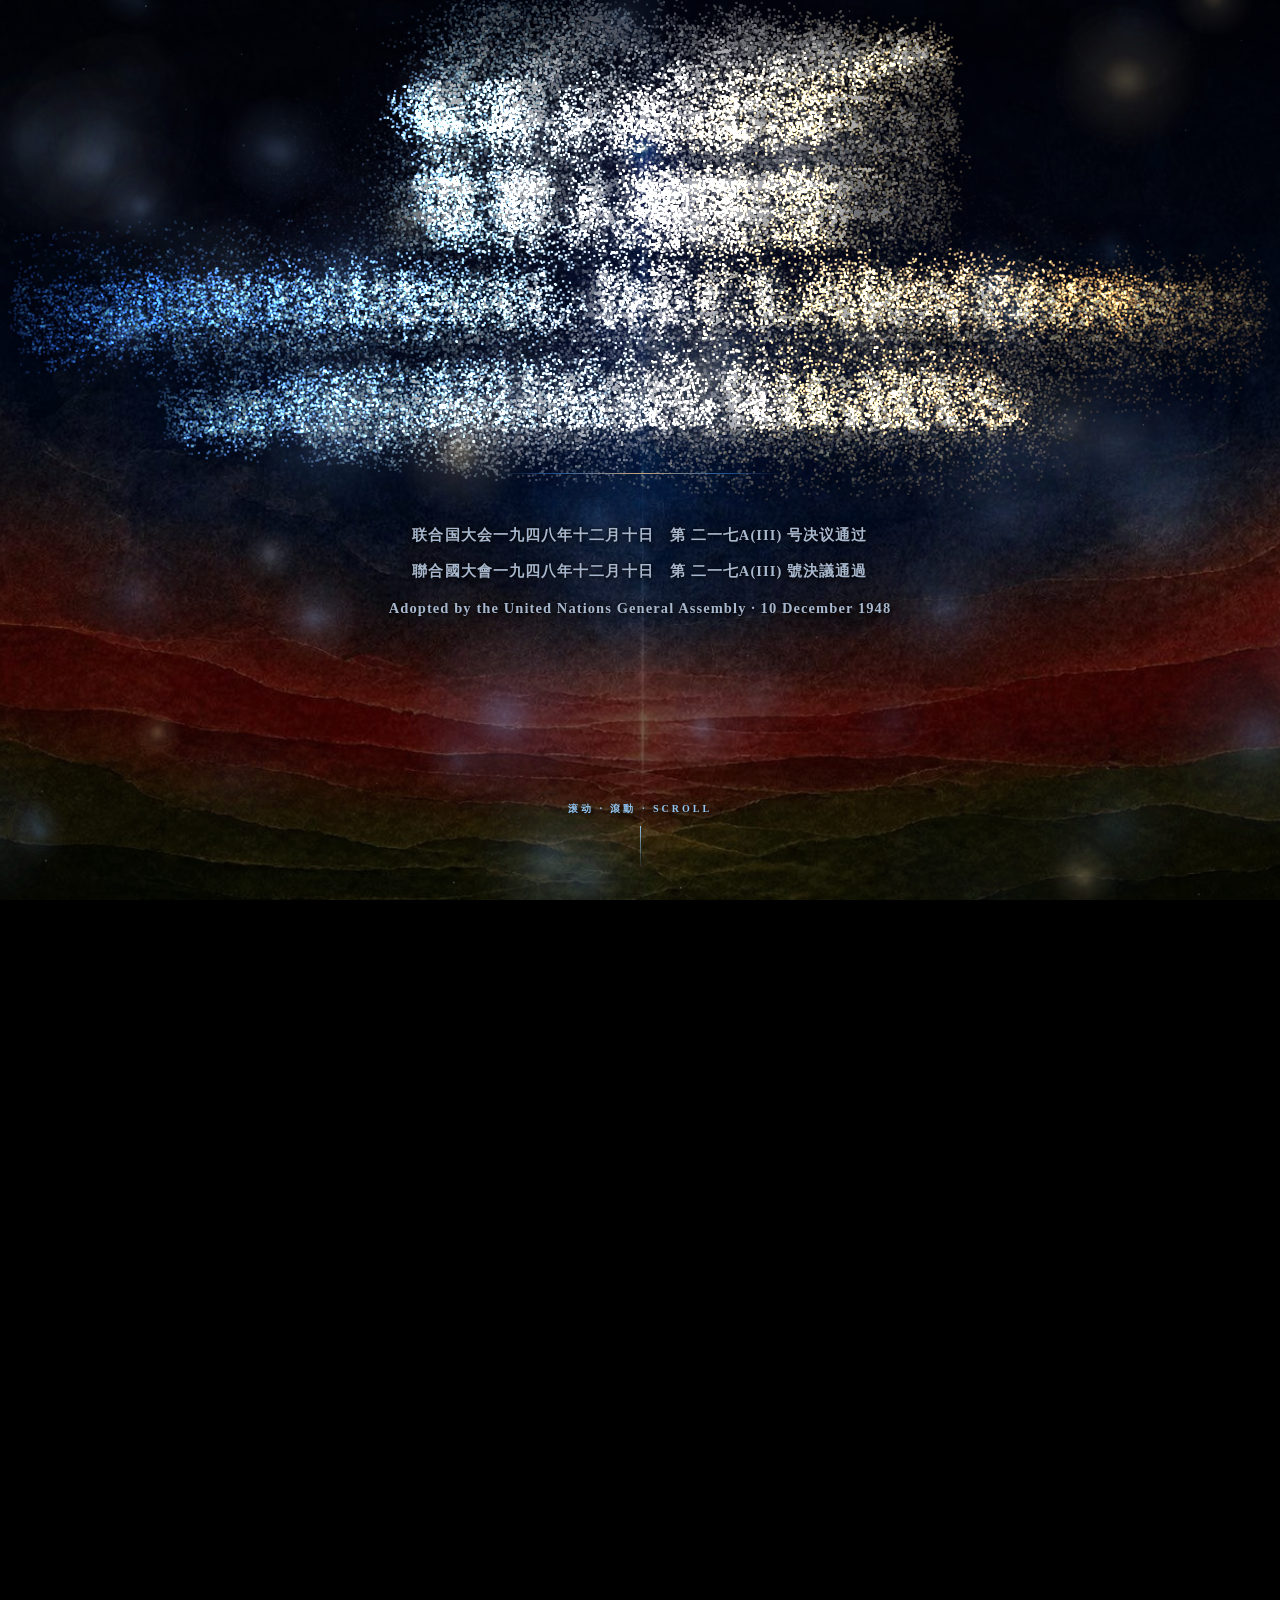
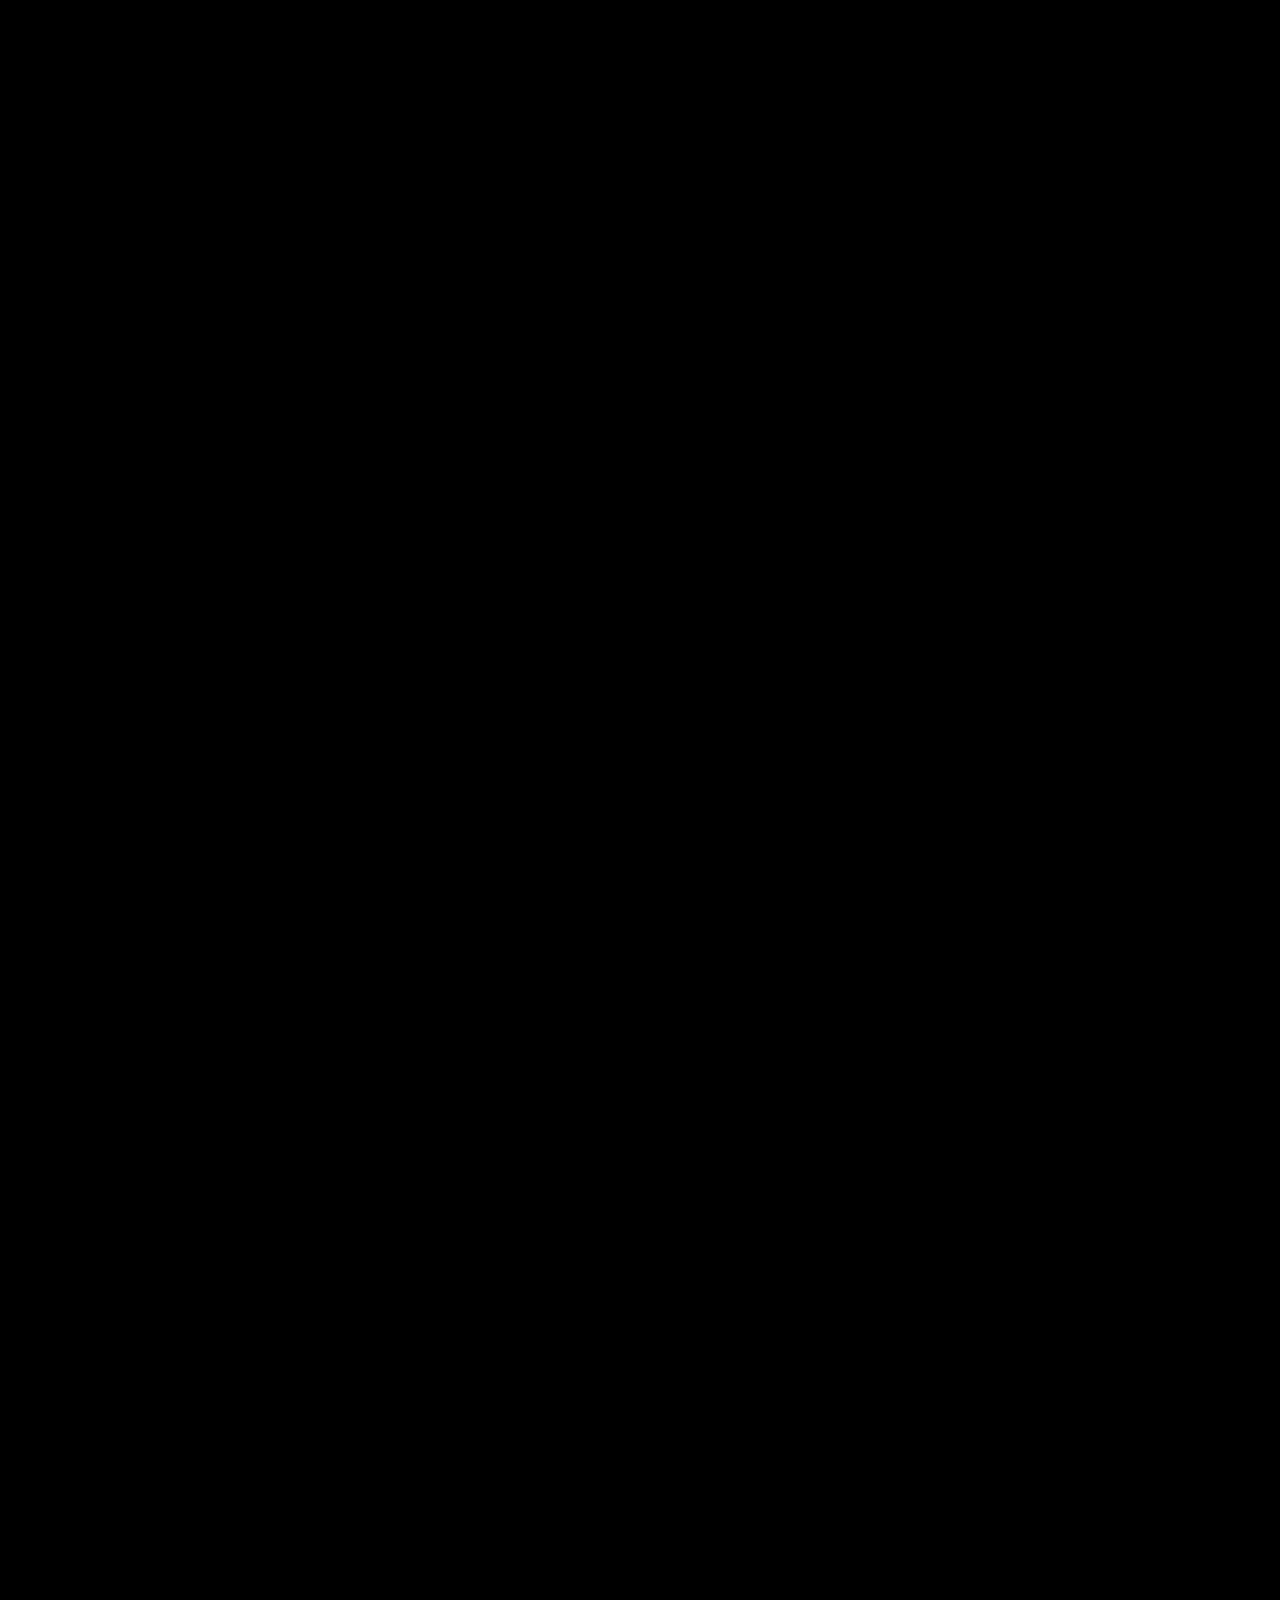
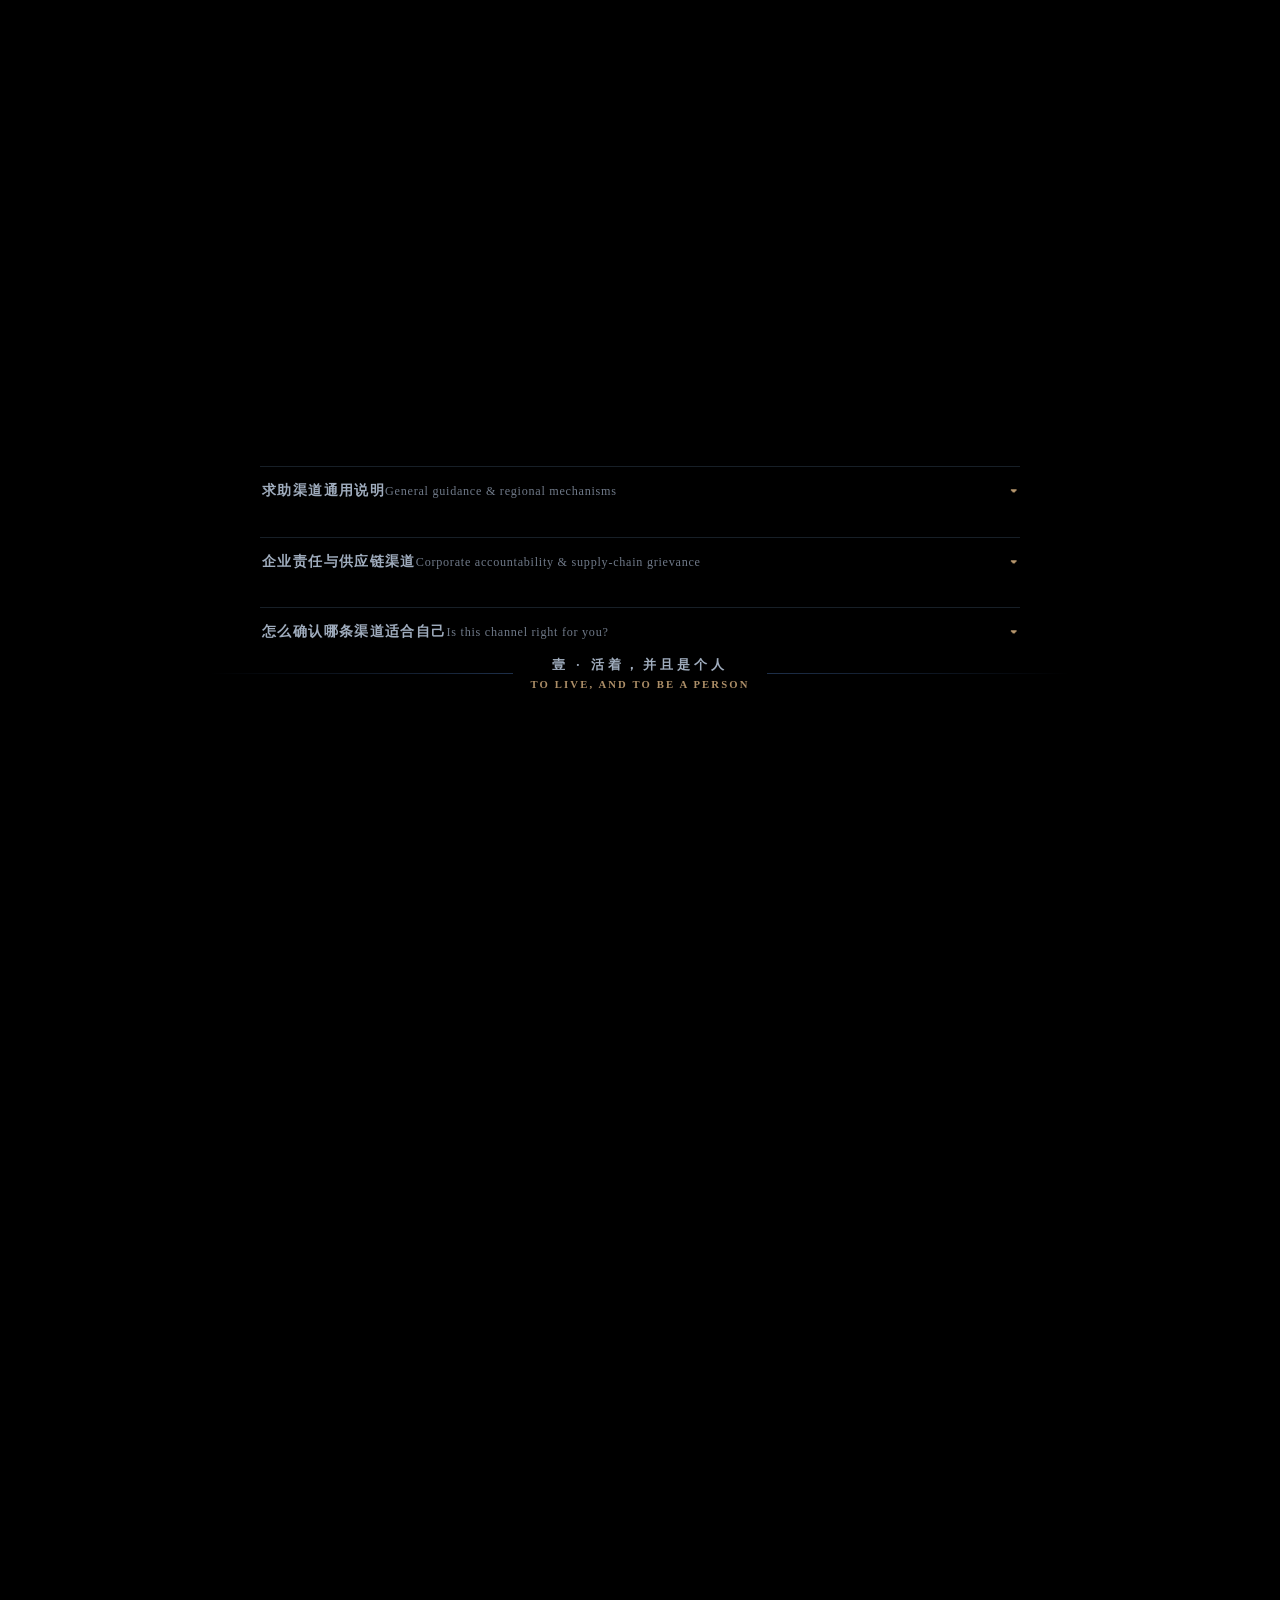
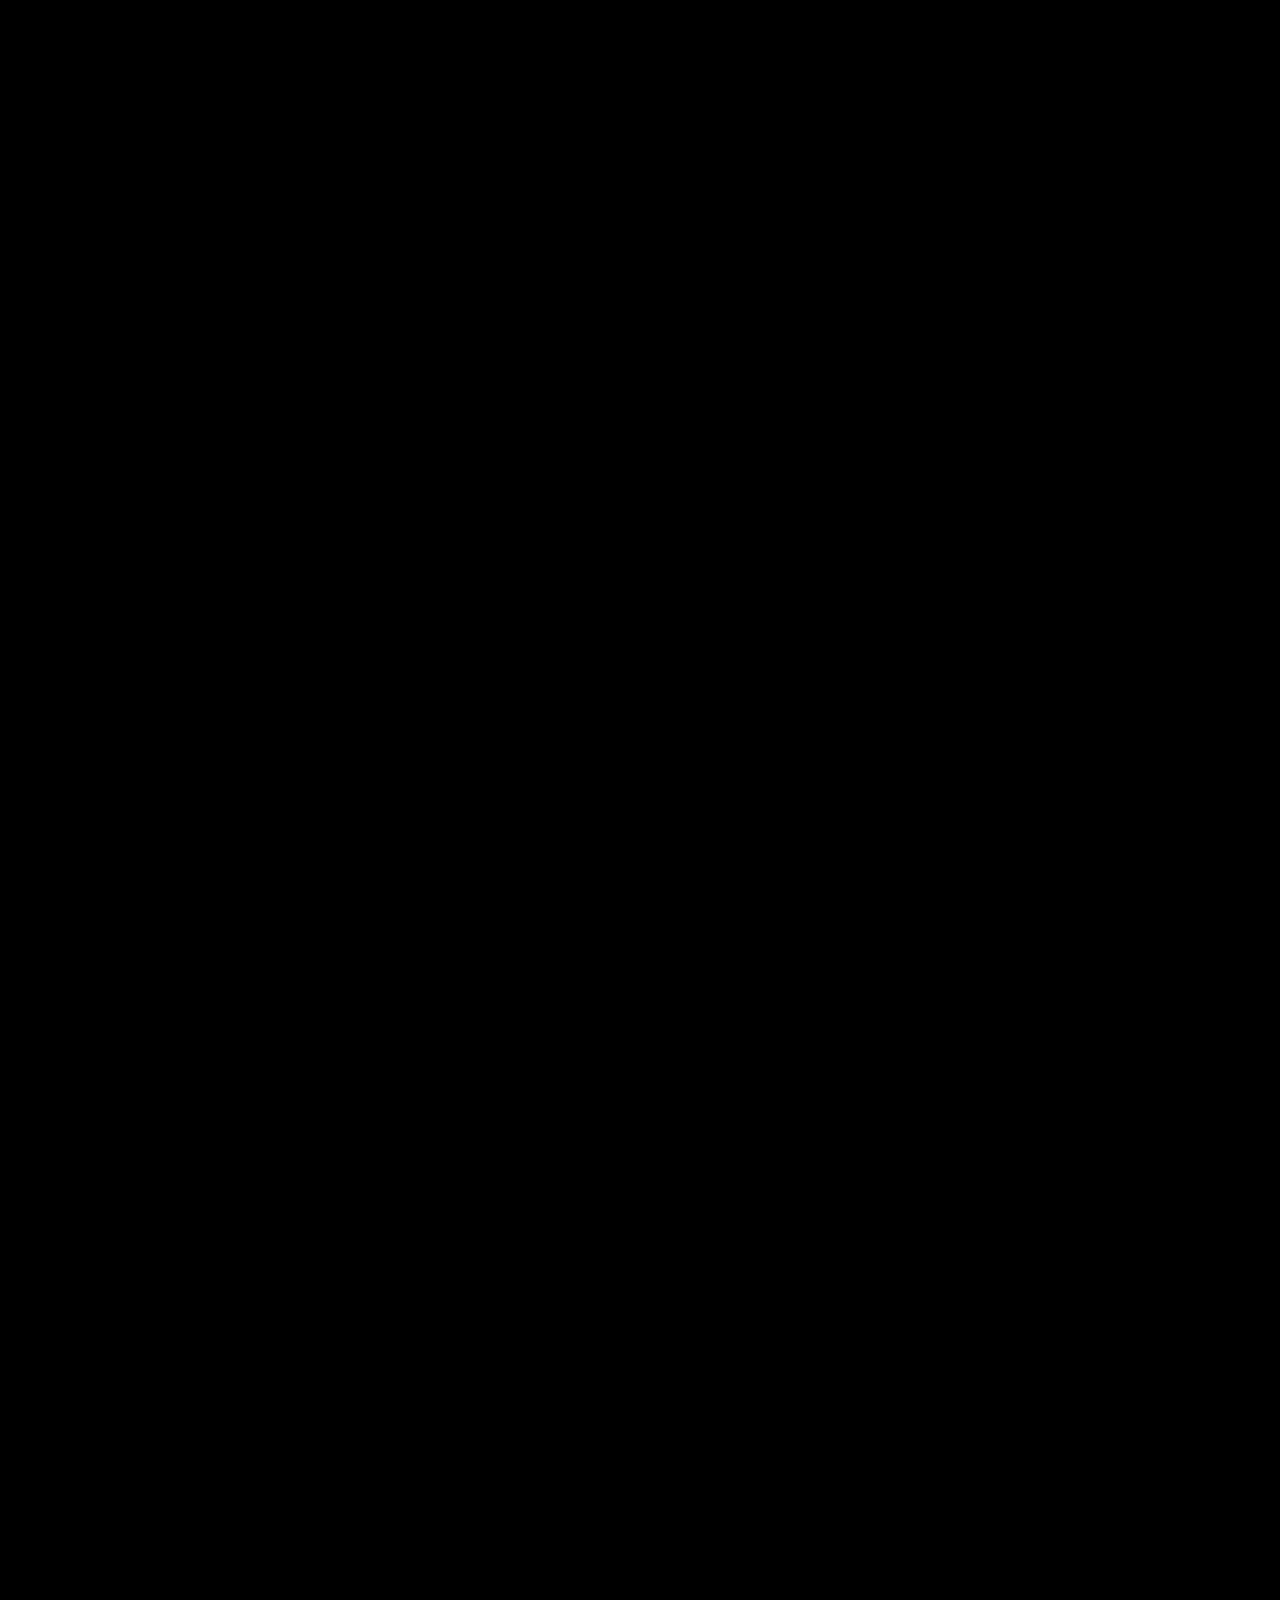
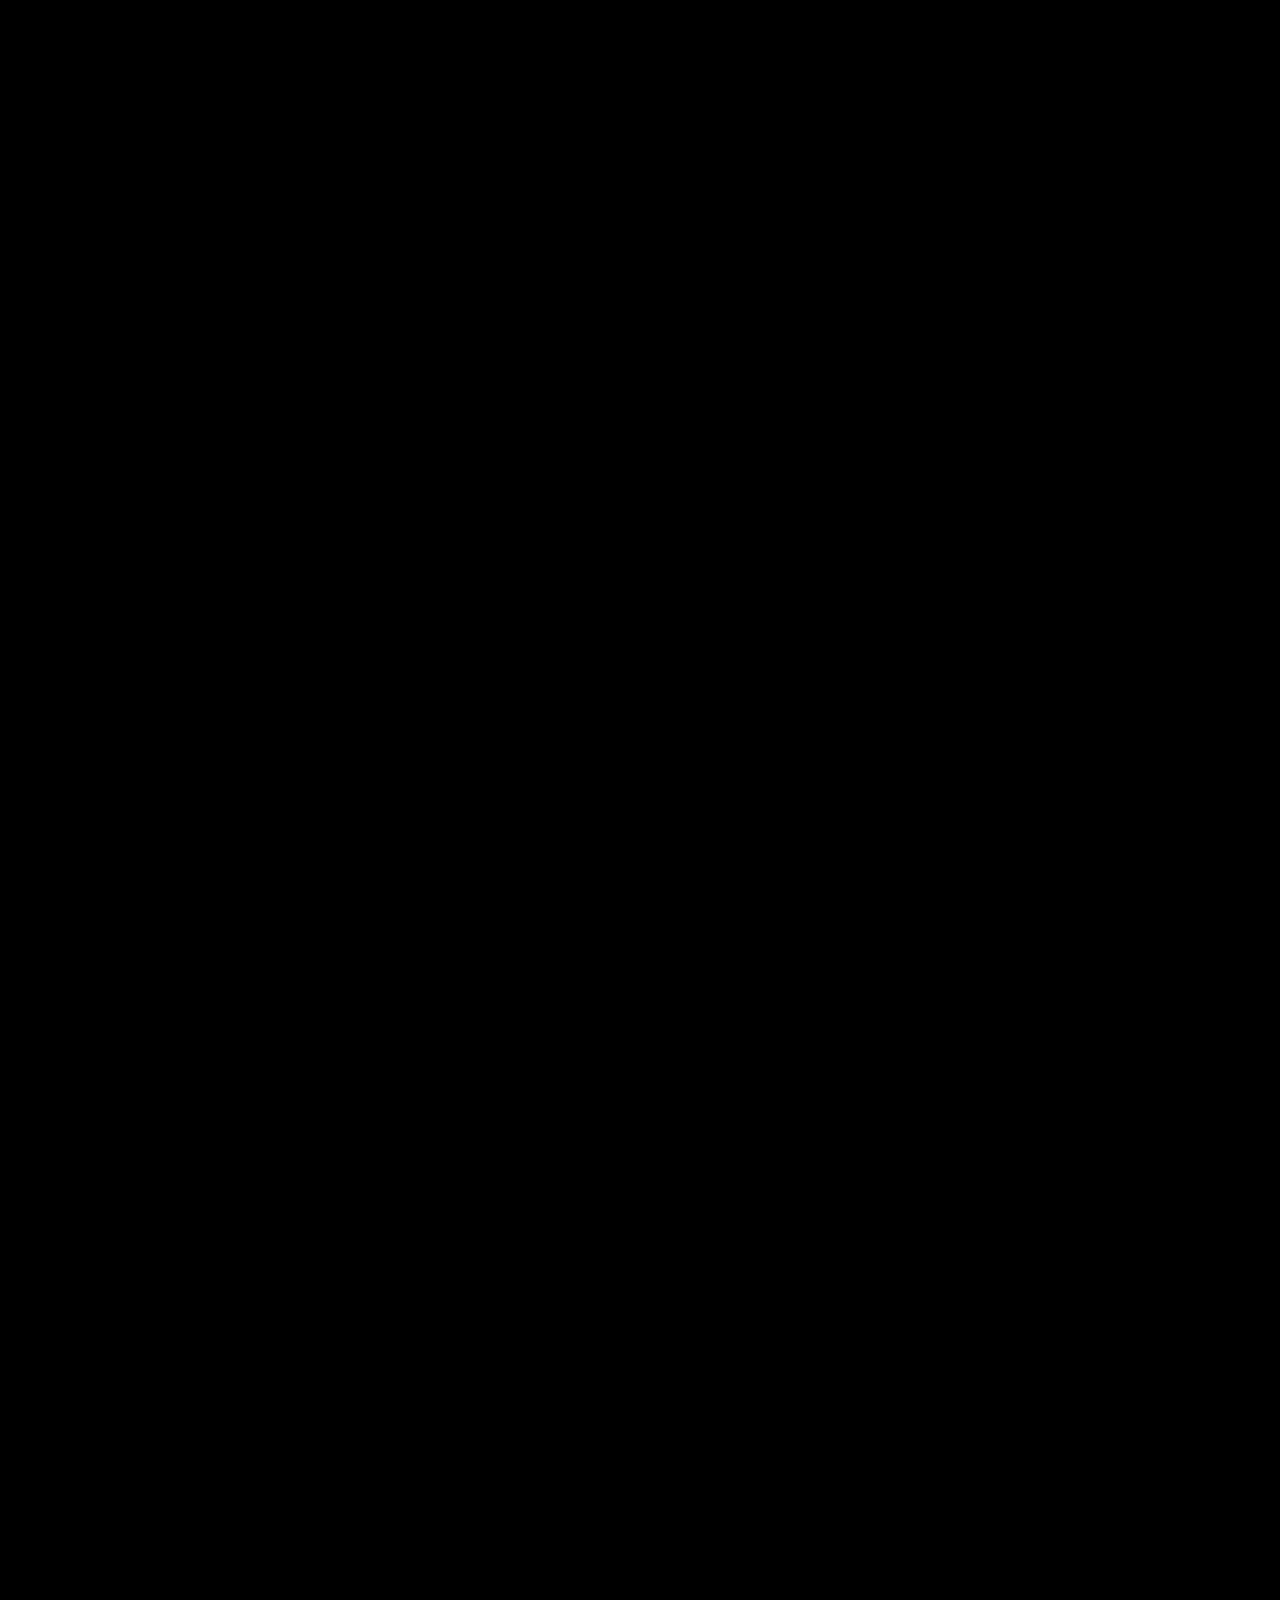
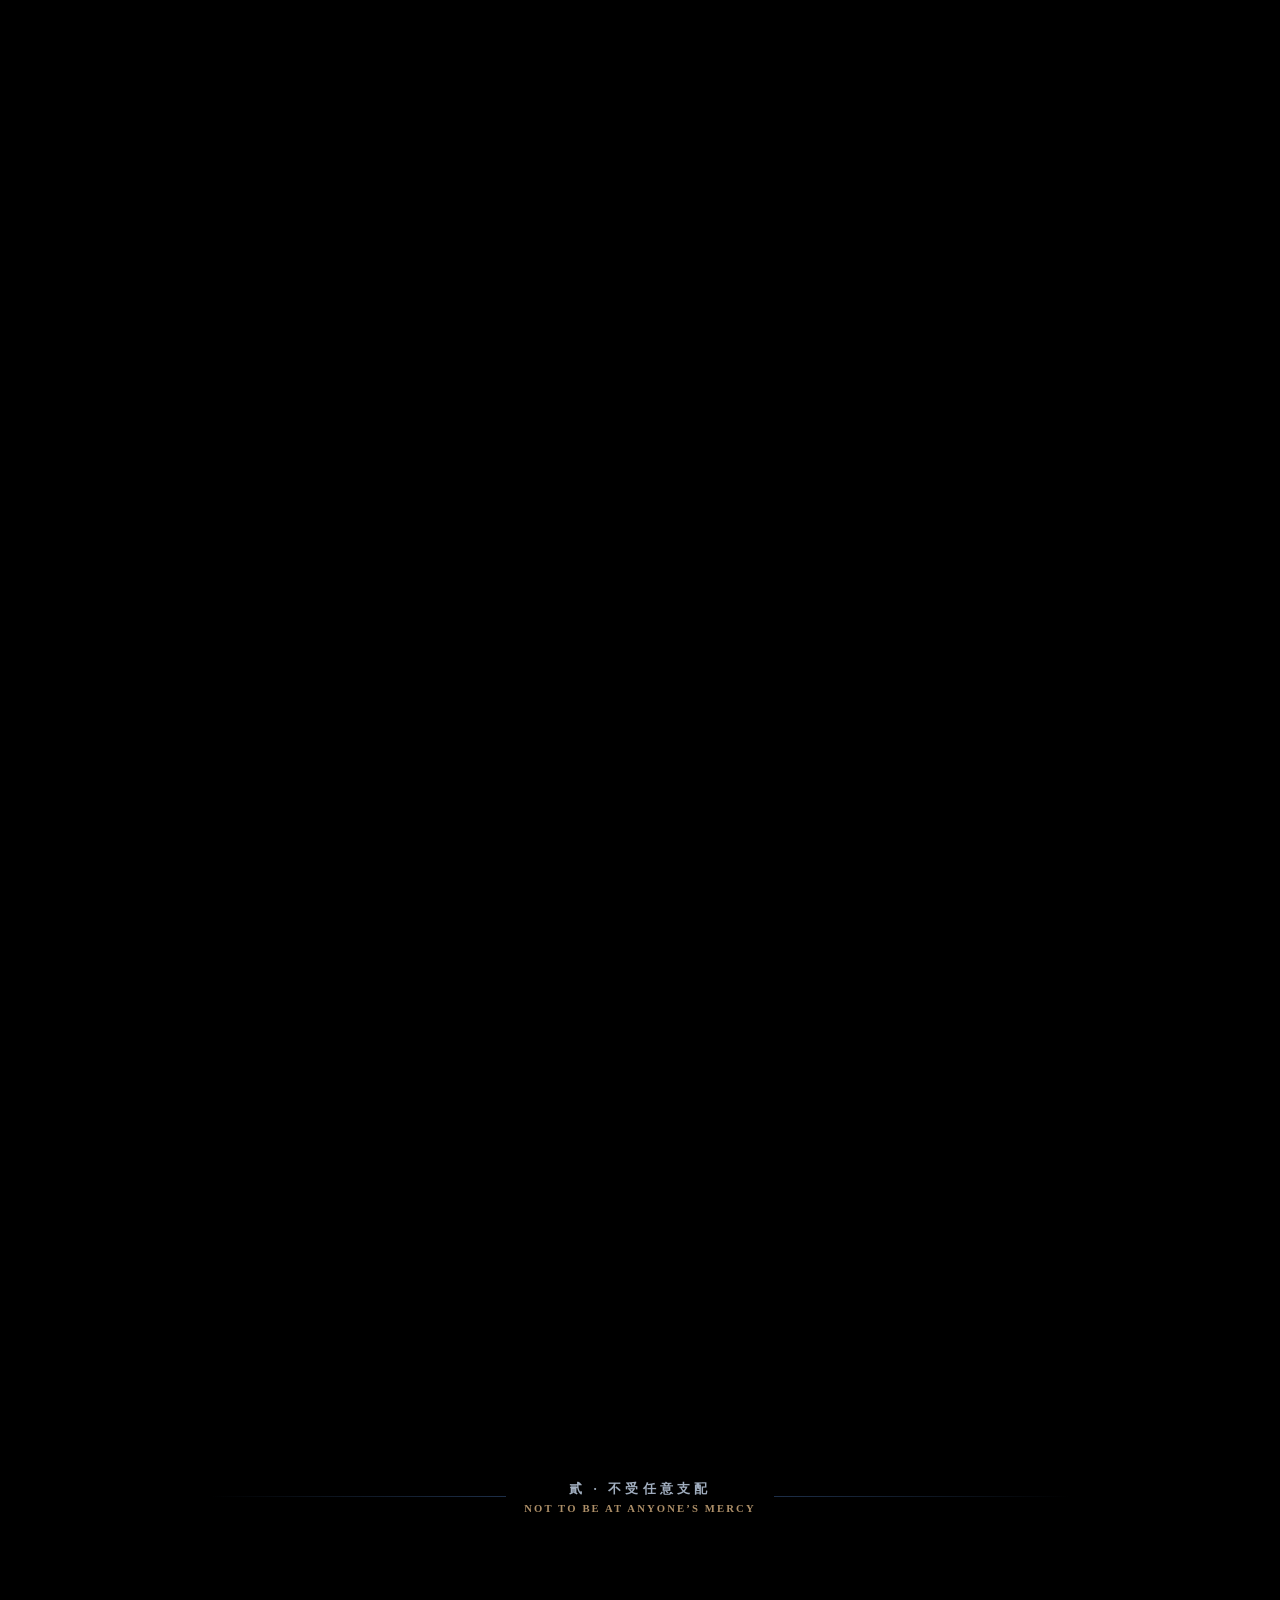
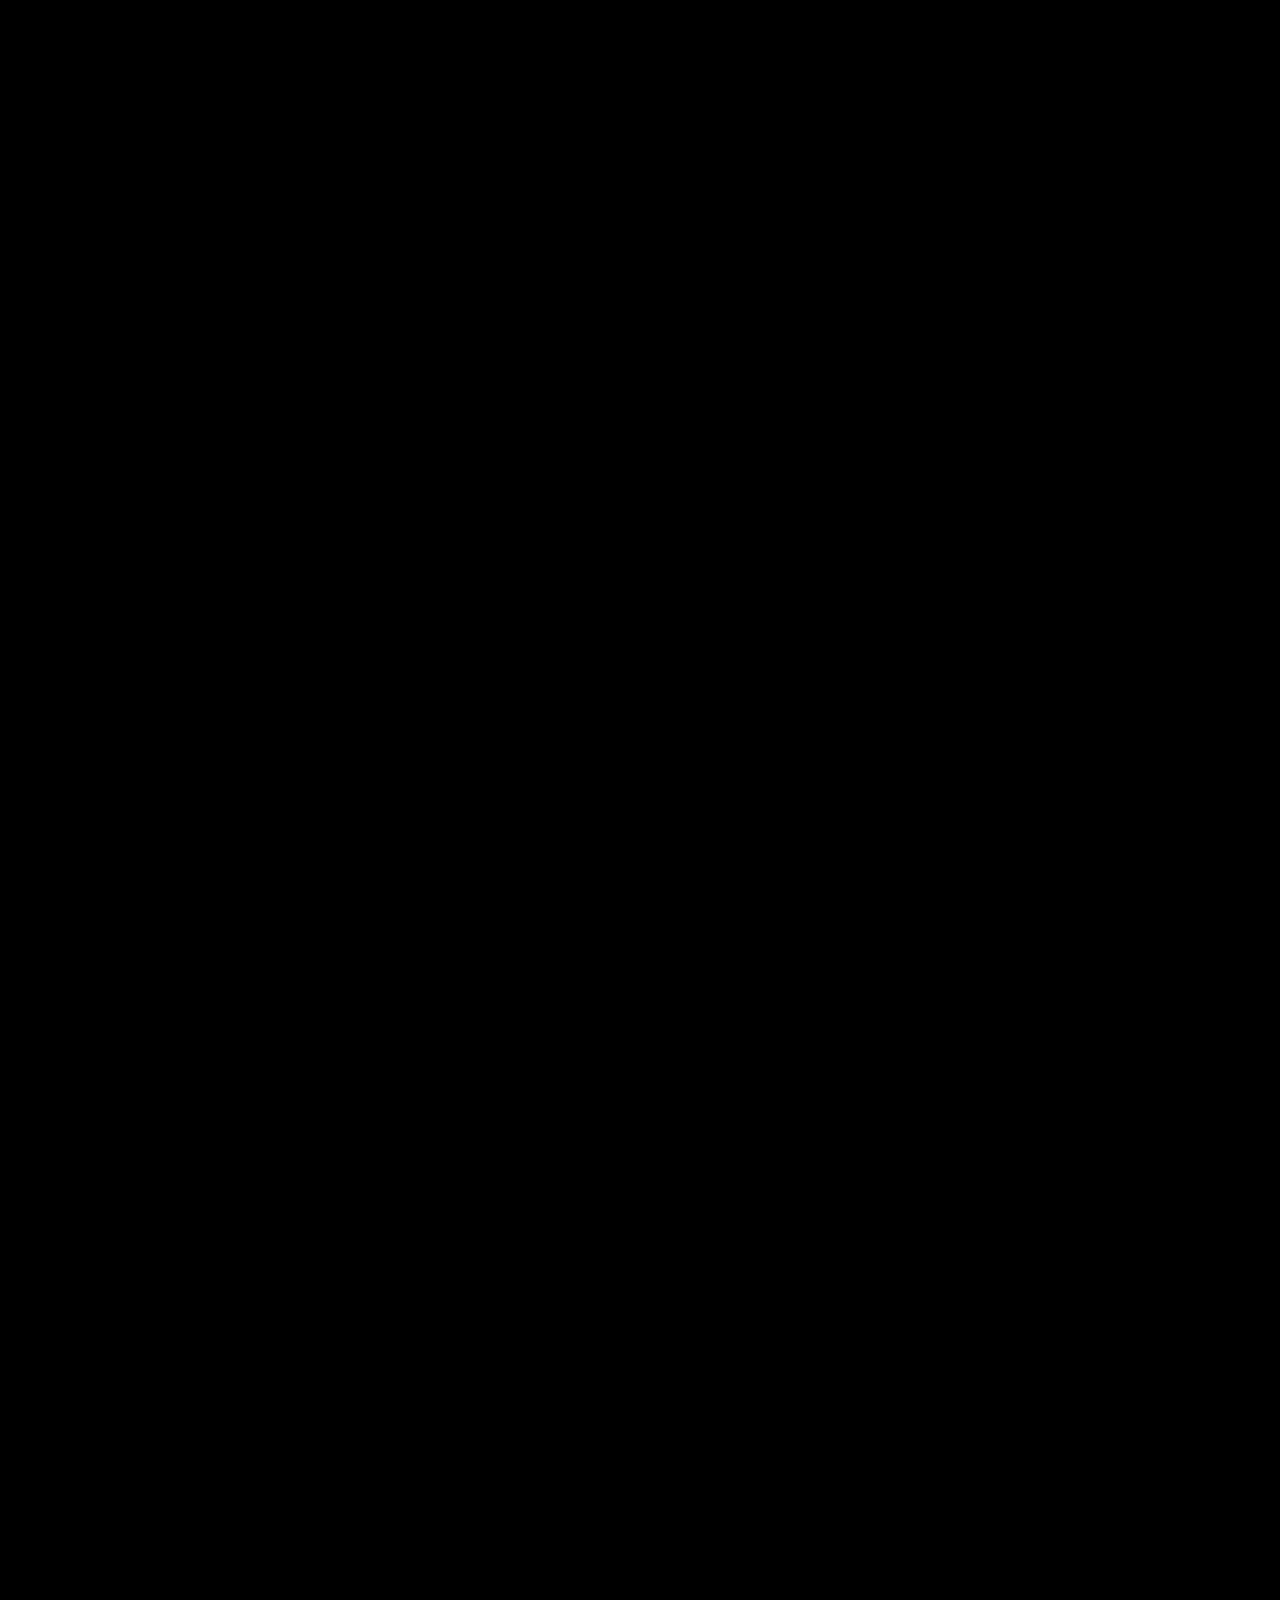
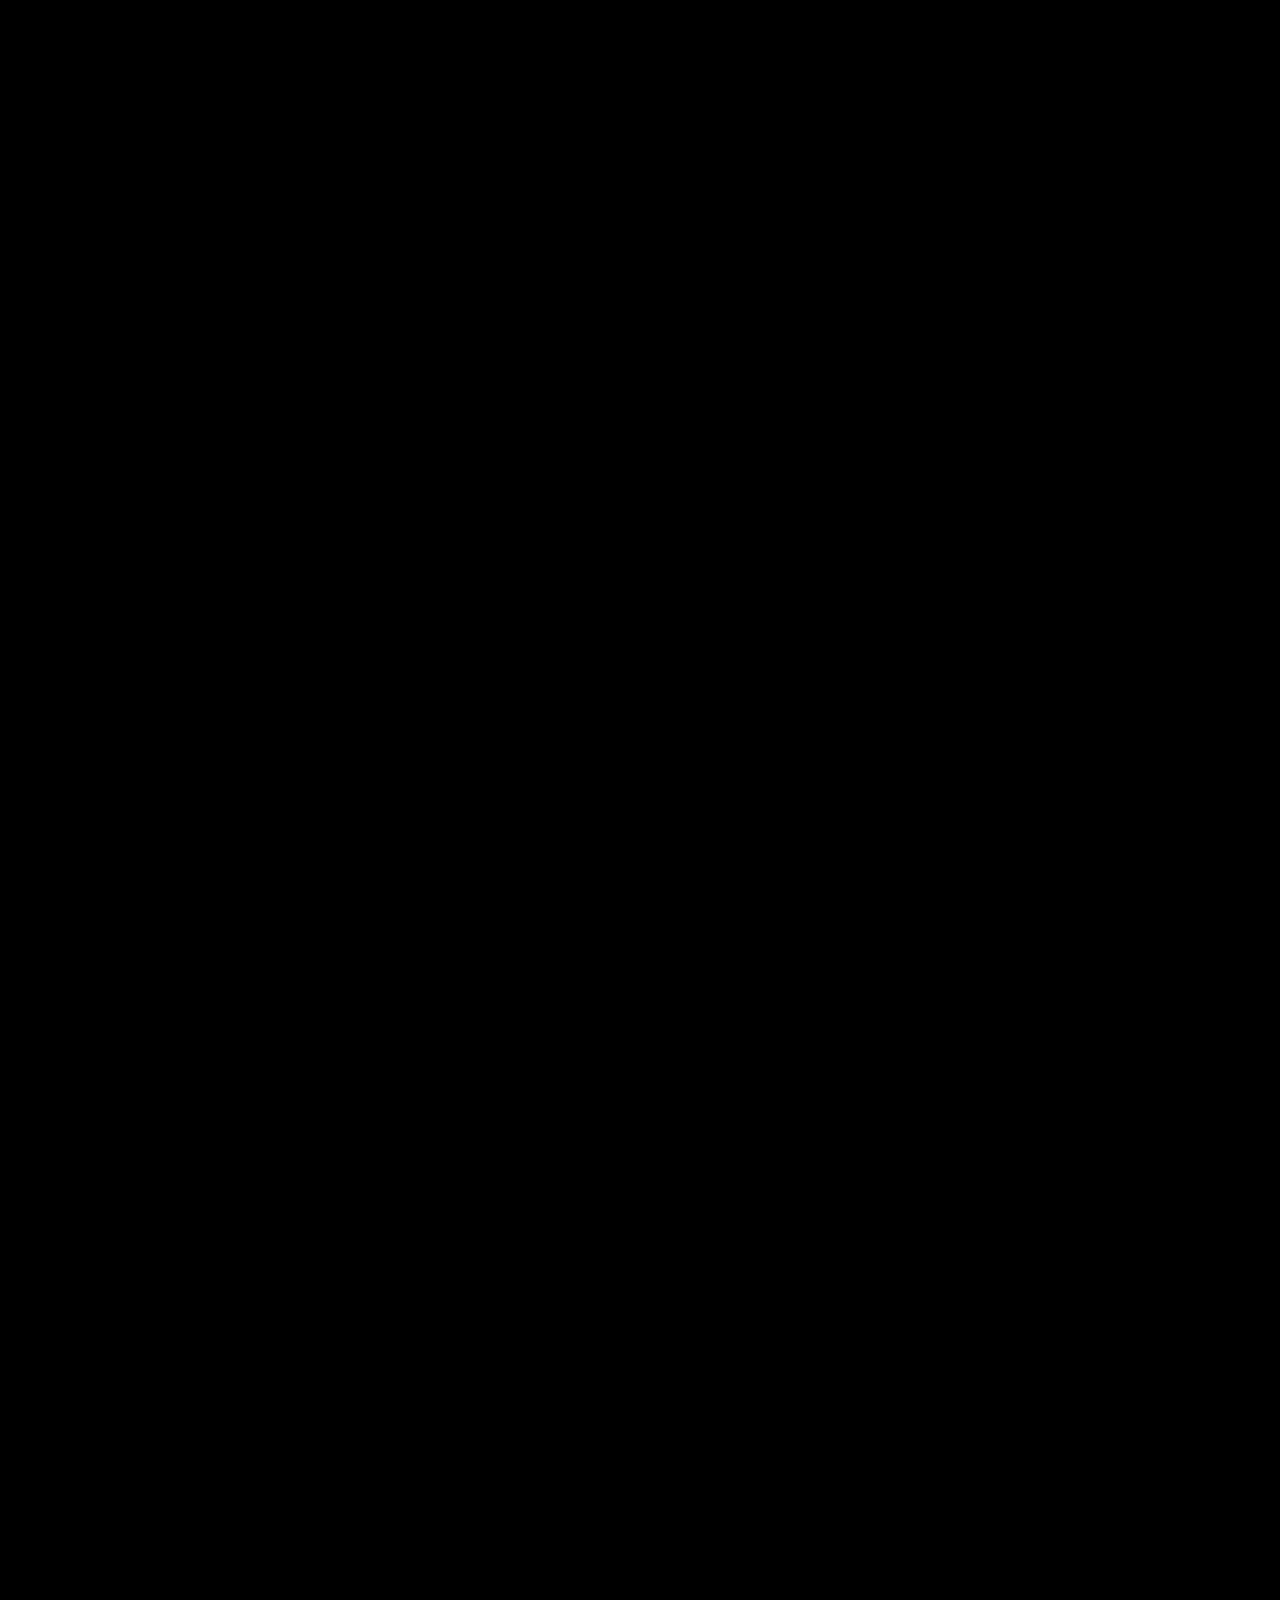
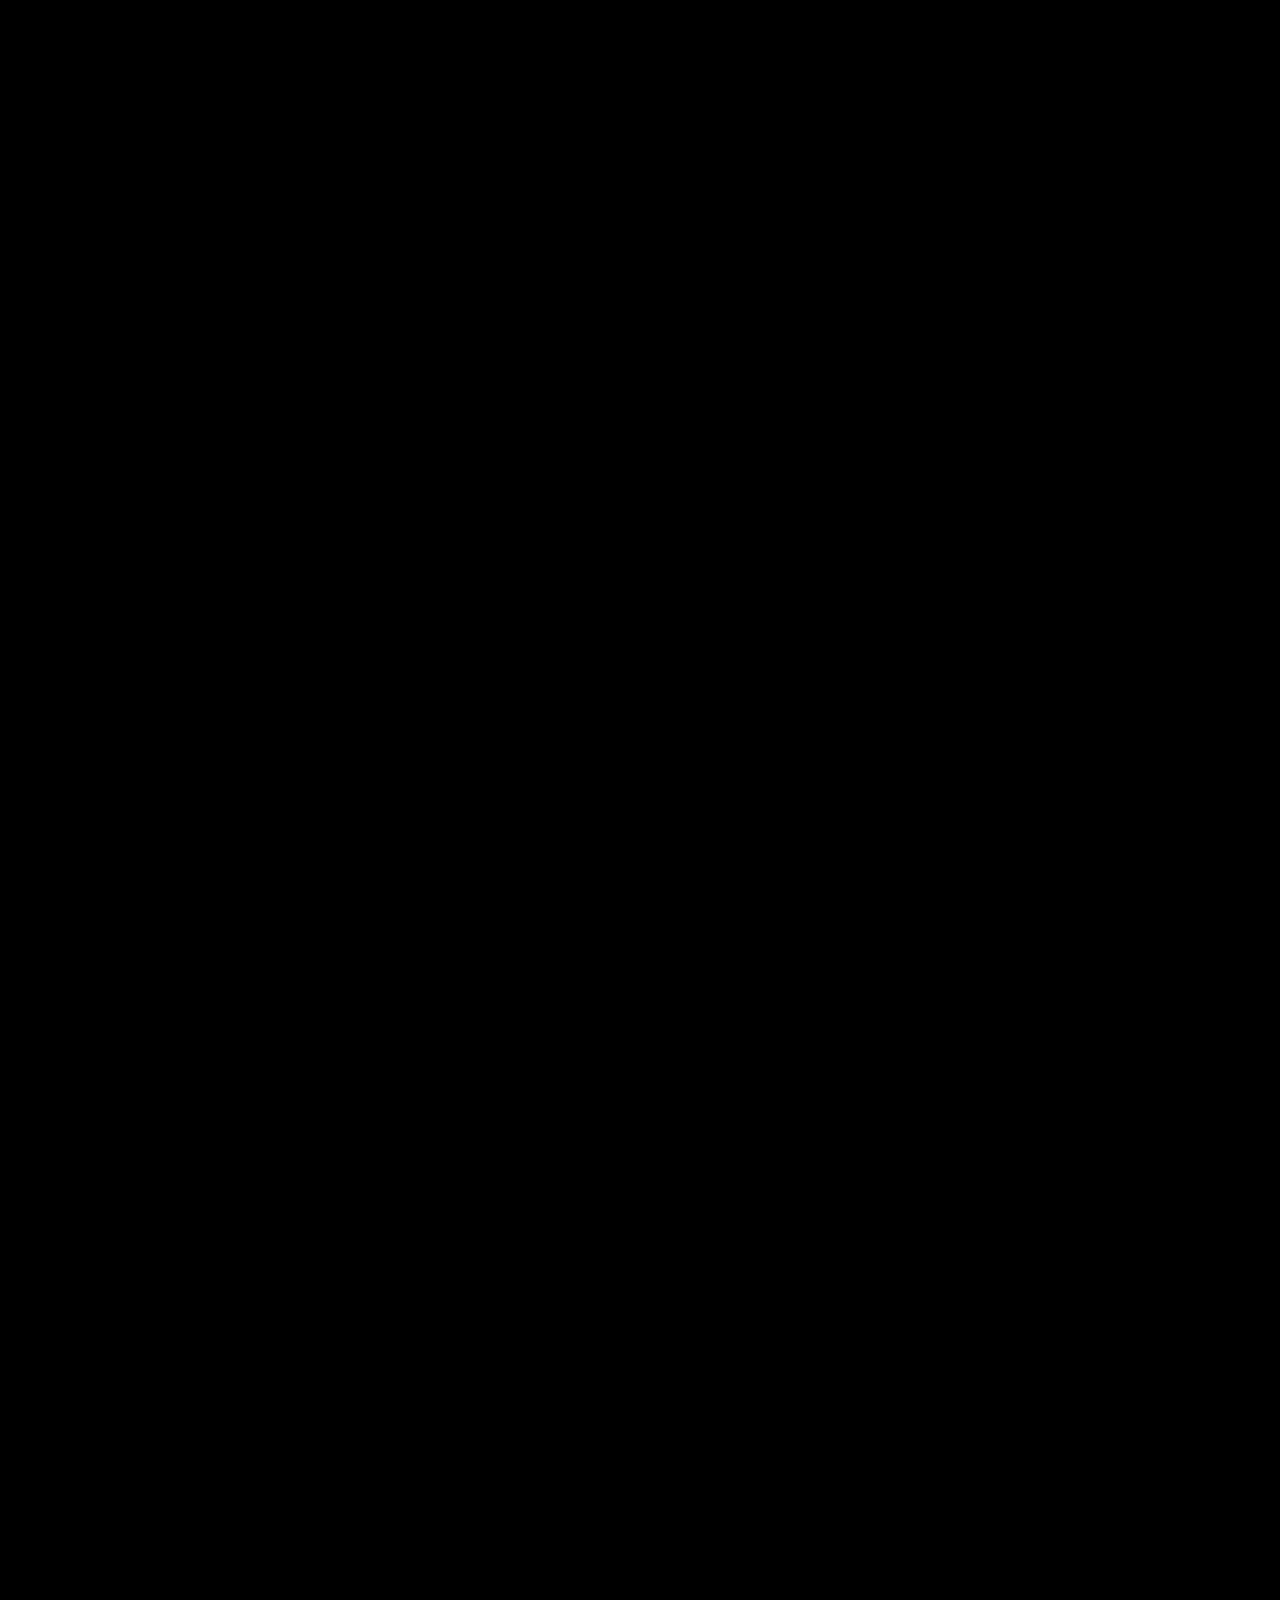
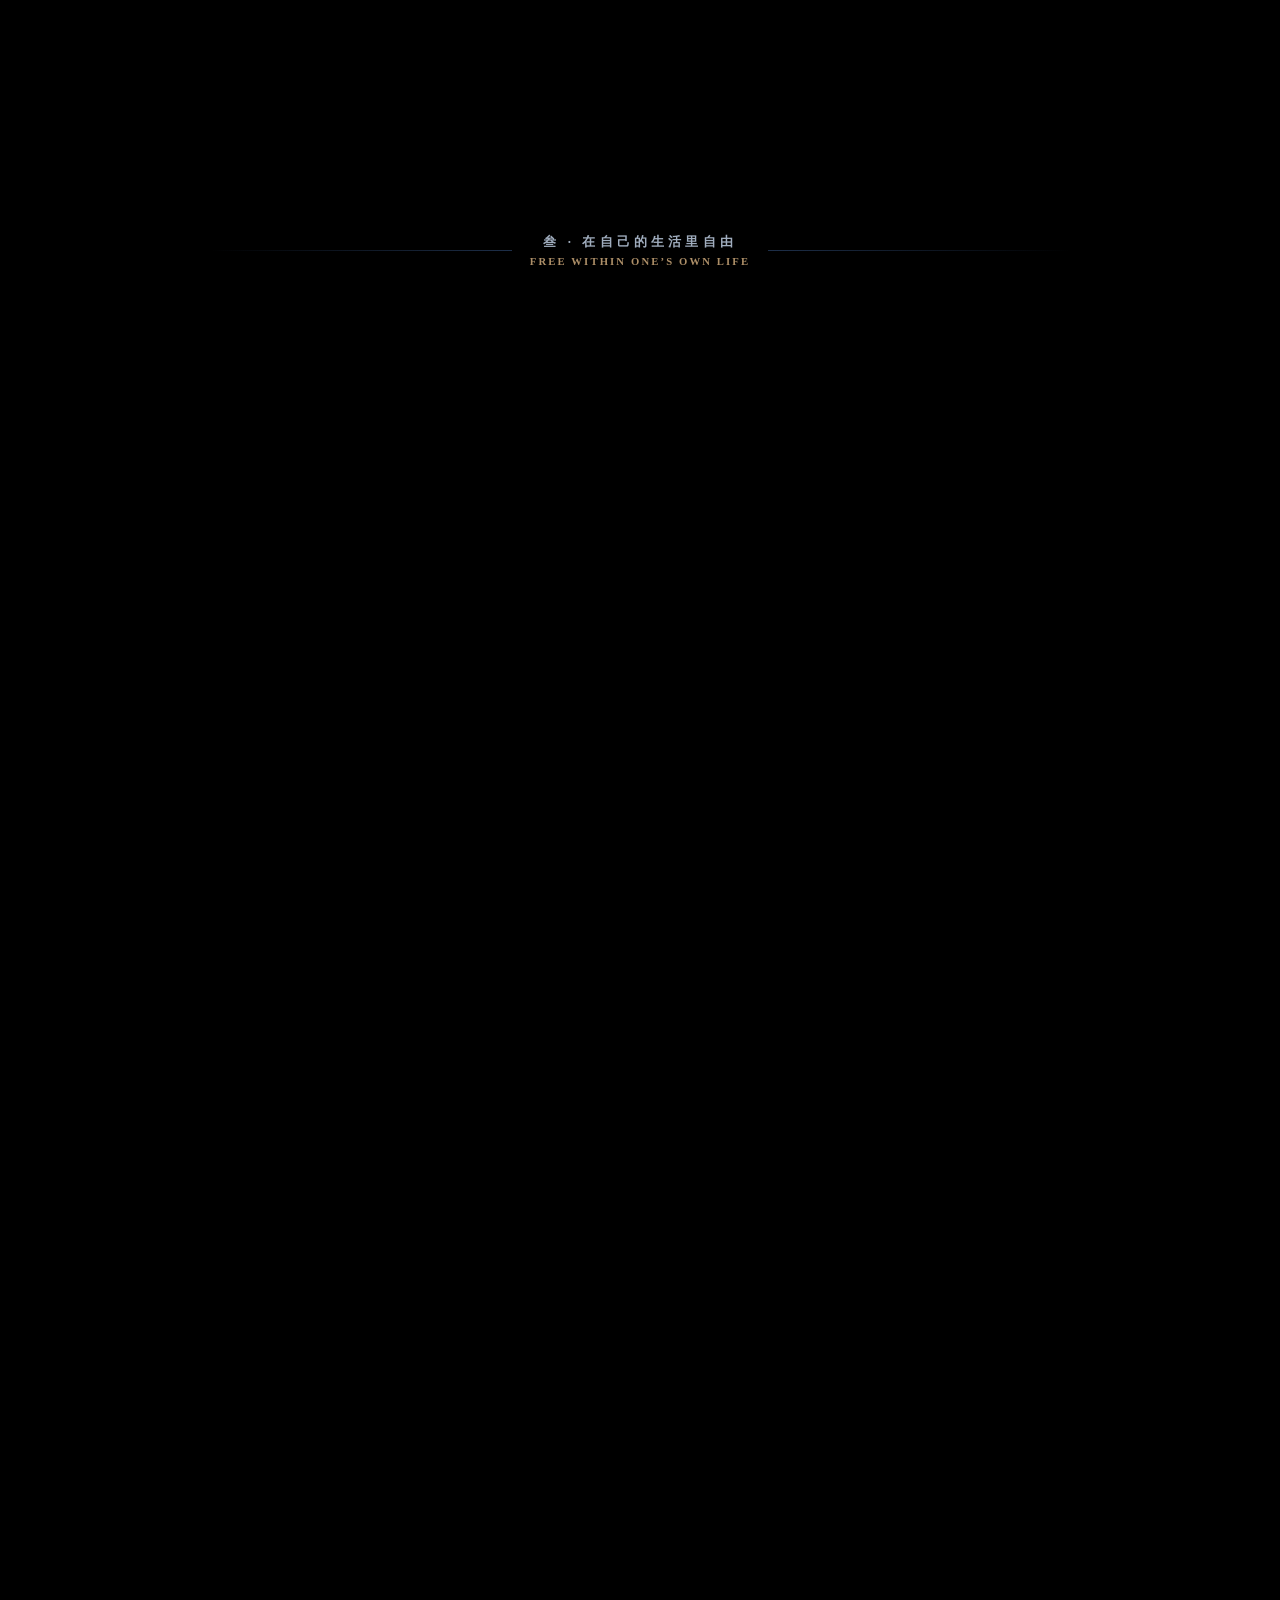
==== index.html @ 807ca208 "企业责任与供应链申诉渠道+七问自查；链接按逐站实测回执修正（BAFA提交页、OECD数据库、车企举报系统、欧盟举报人指令）" ====
<!DOCTYPE html>
<html lang="zh-CN">
<head>
<meta charset="UTF-8">
<meta name="viewport" content="width=device-width, initial-scale=1, viewport-fit=cover">
<title>世界人权宣言 · 世界人權宣言 · Universal Declaration of Human Rights</title>
<style>
  :root{
    --un-blue:      #5b92e5;
    --un-blue-lit:  #8fc3f0;
    --un-blue-deep: #2a5fa0;
    --un-blue-dark: #0a1a33;

    --gold:         #d9b382;
    --gold-lit:     #f0d5a0;
    --gold-deep:    #8a6b45;

    --white:        #eef4fb;
    --white-dim:    #a8b8cf;

    --serif-cn:    "Songti SC","STSong","SimSun","Noto Serif SC","Source Han Serif SC",serif;
    --serif-en:    Georgia,"Times New Roman","Iowan Old Style",serif;
    /* 三语共用的唯一字体栈：拉丁字形取自衬线西文字体，汉字回退到宋体 */
    --serif-body:  Georgia,"Times New Roman","Iowan Old Style","Songti SC","STSong","SimSun","Noto Serif SC","Source Han Serif SC",serif;

    --ink:         #e4ecf6;
    --ink-dim:     #d3dce9;

    --fs-body:     clamp(17px, 1.46vw, 21px);
    --lh-body:     1.96;
    --ls-body:     .024em;
  }

  *{margin:0;padding:0;box-sizing:border-box}
  html{scroll-behavior:smooth}

  body{
    min-height:100%;
    color:var(--white);
    font-family:var(--serif-body);
    -webkit-font-smoothing:antialiased;
    text-rendering:optimizeLegibility;
    background:#000;
    overflow-x:hidden;
  }

  /* ── 背景画：淡化的山河星空，象征宇宙与人间 ── */
  .bg-art{
    position:fixed; inset:0;
    z-index:-1;
    pointer-events:none;
    background-image:url([data-uri]);
    background-size:cover;
    background-position:center center;
    background-repeat:no-repeat;
    opacity:.55;
    filter:saturate(.90) brightness(1.02);
    transition:opacity .9s ease;
  }
  .bg-art::after{
    content:'';
    position:absolute; inset:0;
    background:
      radial-gradient(132% 94% at 50% 42%, rgba(0,0,0,0) 44%, rgba(0,0,0,.52) 100%),
      linear-gradient(180deg, rgba(0,0,0,.26) 0%, rgba(0,0,0,0) 30%, rgba(0,0,0,0) 58%, rgba(0,0,0,.28) 100%);
  }

  #bg{
    position:fixed; inset:0;
    width:100%; height:100%;
    display:block;
    z-index:0;
    pointer-events:none;
  }

  main{position:relative; z-index:1}

  /* ============================================================
     HERO
     ============================================================ */
  .hero{
    position:relative;
    height:100vh;
    min-height:640px;
    display:flex;
    flex-direction:column;
    align-items:center;
    justify-content:flex-start;
    padding:max(4vh,34px) 24px 0;
    text-align:center;
    pointer-events:none;
  }
  .hero *{pointer-events:auto}

  /* 文字浮于背景之上 */
  .particle-stage,.rule,.adopted{position:relative; z-index:1}

  /* 粒子舞台：更大，容纳更大的字 */
  .particle-stage{
    height:clamp(230px,46vh,510px);
    width:100%;
  }

  .adopted{
    font-family:var(--serif-body);
    font-size:clamp(12px,1.15vw,14.5px);
    font-weight:600;
    letter-spacing:.075em;
    color:var(--white-dim);
    line-height:2.1;
    margin-top:clamp(8px,1.8vh,22px);
    text-shadow:0 1px 12px rgba(0,0,0,.9), 0 0 3px rgba(0,0,0,.95);
    opacity:0;
    animation:fadeUp 1.6s 1.6s ease-out forwards;
  }
  .adopted .lang-line{display:block; margin-top:6px}

  .rule{
    width:clamp(140px,22vw,300px);
    height:1px;
    margin:clamp(18px,2.6vh,30px) auto;
    background:linear-gradient(90deg,transparent,var(--un-blue-deep) 22%,var(--gold) 50%,var(--un-blue-deep) 78%,transparent);
    opacity:.92;
  }

  .scroll-cue{
    position:absolute;
    left:0; right:0;
    bottom:clamp(18px,3.6vh,40px);
    z-index:1;
    display:flex; flex-direction:column; align-items:center; gap:10px;
    font-family:var(--serif-body);
    font-size:10px; font-weight:700; letter-spacing:.3em; text-transform:uppercase;
    color:var(--un-blue-lit);
    text-shadow:0 1px 10px rgba(0,0,0,.9);
    opacity:0;
    animation:fadeUp 1.4s 2.4s ease-out forwards;
  }
  .scroll-cue .line{
    width:1px; height:clamp(26px,4.6vh,44px);
    background:linear-gradient(180deg,var(--un-blue-lit) 0%,transparent 100%);
    animation:pulseLine 2.4s ease-in-out infinite;
  }

  @keyframes pulseLine{
    0%,100%{opacity:.25; transform:scaleY(.72)}
    50%    {opacity:.95; transform:scaleY(1)}
  }
  @keyframes fadeUp{
    from{opacity:0; transform:translateY(16px)}
    to  {opacity:1; transform:translateY(0)}
  }


  /* ============================================================
     文档主体
     ============================================================ */
  .doc{
    position:relative;
    background:
      linear-gradient(180deg,
        rgba(0,0,0,0) 0%,
        rgba(0,0,0,.58) 160px,
        rgba(0,0,0,.62) calc(100% - 2400px),
        rgba(0,0,0,.30) calc(100% - 1200px),
        rgba(0,0,0,.20) 100%);
    padding:clamp(64px,10vh,130px) 24px clamp(80px,14vh,160px);
  }

  .wrap{max-width:860px;margin:0 auto}

  /* ── 正文两侧题记：天降生民 · natural rights ── */
  .side-note{
    position:fixed;
    top:50%;
    z-index:1;
    writing-mode:vertical-rl;
    text-orientation:mixed;
    font-family:var(--serif-body);
    white-space:nowrap;
    letter-spacing:.3em;
    color:rgba(208,222,242,.70);
    text-shadow:0 0 22px rgba(0,0,0,.9), 0 0 4px rgba(0,0,0,.95);
    opacity:0;
    transition:opacity .8s ease;
    pointer-events:none;
  }
  .side-note.show{opacity:1}
  .side-note.left{
    left:clamp(16px,3.4vw,58px);
    transform:translateY(-50%);
    font-size:clamp(15px,1.5vw,21px);
    letter-spacing:.42em;
    color:rgba(226,234,246,.80);
  }
  .side-note.right{
    right:clamp(16px,3.4vw,58px);
    transform:translateY(-50%);
    font-size:clamp(10.5px,0.94vw,13px);
    letter-spacing:.16em;
    color:rgba(200,216,238,.60);
  }
  @media (max-width:1040px){ .side-note{display:none} }

  .section-head{
    display:flex;
    flex-direction:column;
    align-items:center;
    text-align:center;
    margin:clamp(56px,8.6vh,100px) 0 clamp(40px,5.4vh,60px);
  }
  .section-head:first-child{margin-top:0}

  .section-head .label{
    position:relative;
    font-family:var(--serif-body);
    font-size:clamp(14px,1.42vw,16.5px);
    font-weight:800;
    letter-spacing:.3em;
    white-space:nowrap;
    background:linear-gradient(90deg, var(--gold-lit), var(--gold));
    -webkit-background-clip:text;
    background-clip:text;
    -webkit-text-fill-color:transparent;
    color:transparent;
  }
  .section-head .label::before{
    content:'';
    position:absolute;
    left:50%; top:-15px;
    width:6px; height:6px;
    margin-left:-3px;
    border-radius:50%;
    background:var(--un-blue-lit);
    box-shadow:
      0 0 6px var(--un-blue-lit),
      0 0 16px var(--un-blue),
      0 0 28px rgba(91,146,229,.7);
    animation:dotPulse 2.6s ease-in-out infinite;
  }
  @keyframes dotPulse{
    0%,100%{opacity:.55; transform:scale(.85)}
    50%    {opacity:1;   transform:scale(1.2)}
  }

  .section-head .label .sep{
    margin:0 .55em;
    font-weight:400;
    opacity:.6;
  }
  .section-head .bar{
    width:clamp(130px,19vw,240px);
    height:1px;
    margin-top:clamp(15px,2.1vh,22px);
    background:linear-gradient(90deg, transparent, rgba(91,146,229,.62) 26%, rgba(217,179,130,.55) 50%, rgba(91,146,229,.62) 74%, transparent);
  }

  .article{
    position:relative;
    padding:clamp(36px,5.2vh,56px) 0;
    border-bottom:1px solid rgba(91,146,229,.12);
  }
  .article:last-child{border-bottom:none}

  .art-label{
    display:flex;
    align-items:center;
    justify-content:center;
    gap:12px;
    margin-bottom:clamp(20px,2.8vh,28px);
  }
  .art-label .cn,
  .art-label .tw,
  .art-label .en{
    font-family:var(--serif-body);
    font-size:clamp(14.5px,1.35vw,17px);
    font-weight:800;
    letter-spacing:.2em;
    background:linear-gradient(90deg, var(--un-blue-lit), var(--gold-lit), var(--gold));
    -webkit-background-clip:text;
    background-clip:text;
    -webkit-text-fill-color:transparent;
    color:transparent;
  }
  .art-label .dot{
    width:5px; height:5px; border-radius:50%;
    background:var(--gold);
    box-shadow:0 0 10px var(--gold), 0 0 20px rgba(217,179,130,.6);
    flex:none;
  }

  .lang{
    font-family:var(--serif-body);
    font-size:var(--fs-body);
    font-weight:600;
    letter-spacing:var(--ls-body);
    line-height:var(--lh-body);
    color:var(--ink);
    text-align:justify;
    text-justify:inter-ideograph;
    hyphens:auto;
    -webkit-hyphens:auto;
  }
  .lang + .lang{margin-top:.9em}
  .lang p + p{margin-top:.45em}

  /* 三语同形：同一字体栈、字号、字重、字距与颜色 —— 以形式上的完全一致寓意权利平等 */

  .article.highlight .lang{
    text-shadow:0 0 30px rgba(91,146,229,.28);
  }

  .clause{margin-bottom:clamp(28px,4.2vh,42px)}
  .clause .lang{color:var(--ink-dim)}

  .colophon{
    margin-top:clamp(80px,12vh,140px);
    padding-top:clamp(48px,7vh,72px);
    border-top:1px solid rgba(91,146,229,.18);
    text-align:center;
  }
  .colophon .mark,
  .colophon .sub{
    font-family:var(--serif-body);
    font-size:clamp(16.5px,1.7vw,21px);
    font-weight:800;
    letter-spacing:.05em;
    line-height:1.95;
    color:var(--gold-lit);
  }
  .colophon .mark{margin-bottom:10px}
  .colophon .year{
    font-family:var(--serif-body);
    font-size:clamp(34px,5vw,62px);
    font-weight:800;
    letter-spacing:.16em;
    text-indent:.16em;
    margin-top:28px;
    background:linear-gradient(180deg, var(--gold-lit), var(--gold-deep));
    -webkit-background-clip:text;
    background-clip:text;
    -webkit-text-fill-color:transparent;
    color:transparent;
    opacity:.9;
  }

  /* ============================================================
     结尾：独立 · 自尊 · 神圣
     ============================================================ */
  .ending{
    margin-top:clamp(70px,10vh,120px);
    padding-top:clamp(48px,7vh,72px);
    border-top:1px solid rgba(91,146,229,.18);
    text-align:center;
  }
  .ending-block{margin-bottom:clamp(34px,5vh,58px)}
  .ending-block:last-child{margin-bottom:0}

  .ending .big{
    font-family:var(--serif-body);
    font-size:clamp(26px,3.6vw,44px);
    font-weight:800;
    letter-spacing:.2em;
    line-height:1.58;
    background:linear-gradient(90deg, var(--un-blue-lit), var(--gold-lit), var(--gold));
    -webkit-background-clip:text;
    background-clip:text;
    -webkit-text-fill-color:transparent;
    color:transparent;
  }
  .ending .big + .big{margin-top:.05em}

  .ending .quote{
    max-width:780px;
    margin:0 auto;
    font-family:var(--serif-body);
    font-size:clamp(15.5px,1.34vw,19px);
    line-height:2.0;
    color:var(--ink);
  }
  .ending .quote .q{margin:0}
  .ending .quote .q + .q{margin-top:.5em}
  .ending .quote .src{
    margin-top:.9em;
    font-size:.74em;
    letter-spacing:.14em;
    color:var(--gold);
    opacity:.92;
  }
  /* 结尾：黄金律的多传统对照 */
  .ending .golden{margin-top:clamp(44px,6vh,70px)}
  .ending .g-kicker{
    font-size:clamp(12px,1.05vw,14px);
    font-weight:700; letter-spacing:.3em;
    color:var(--white-dim);
    line-height:2.1;
  }
  .g-grid{
    display:grid;
    grid-template-columns:repeat(auto-fit, minmax(min(240px, 100%), 1fr));
    gap:clamp(14px,2vw,22px);
    margin-top:clamp(22px,3vh,30px);
    text-align:left;
  }
  .g-card{
    padding:clamp(16px,2.2vh,24px) clamp(16px,2vw,22px);
    background:linear-gradient(180deg, rgba(10,26,51,.36), rgba(10,26,51,.14));
    border:1px solid rgba(143,195,240,.20);
    border-top:1px solid rgba(217,179,130,.40);
    border-radius:10px;
    transition:border-color .35s ease, background .35s ease;
  }
  .g-card:hover{border-color:rgba(217,179,130,.55); background:linear-gradient(180deg, rgba(10,26,51,.50), rgba(10,26,51,.20))}
  .g-card .g-q{
    font-size:clamp(13.5px,1.16vw,15.5px);
    line-height:1.9; letter-spacing:.02em;
    color:var(--ink);
  }
  .g-card .g-q.en{
    margin-top:.5em;
    font-size:clamp(11.5px,0.94vw,12.5px);
    color:var(--white-dim);
  }
  .g-card .g-src{
    display:block; margin-top:.8em;
    font-size:clamp(11px,0.9vw,12px);
    letter-spacing:.08em; line-height:1.7;
    color:var(--gold);
  }

  .ending .quote .src + .src{margin-top:.2em}

  /* ============================================================
     正文：粒子汇聚显影
     ============================================================ */
  .reveal{opacity:0}
  canvas.reveal-fx{
    position:absolute;
    z-index:2;
    pointer-events:none;
    display:block;
  }

  /* ============================================================
     阅读体征：页首进度 · 回望首条
     ============================================================ */
  .read-progress{
    position:fixed; top:0; left:0; right:0; height:2px;
    z-index:9; pointer-events:none;
    opacity:0; transition:opacity .6s ease;
  }
  .read-progress.on{opacity:1}
  .read-progress .fill{
    display:block; height:100%; width:0;
    background:linear-gradient(90deg,var(--un-blue-deep),var(--un-blue),var(--gold));
    box-shadow:0 0 10px rgba(91,146,229,.75), 0 0 20px rgba(217,179,130,.35);
  }

  /* 结尾：回望第一条——第一条是种子，第三十条是森林 */
  .echo{
    max-width:820px;
    margin:0 auto clamp(54px,8vh,86px);
    padding:clamp(24px,4vh,40px) 0 0;
    border-top:1px solid rgba(217,179,130,.28);
    text-align:center;
  }
  .echo .kicker{
    font-size:clamp(11.5px,1.02vw,13px);
    font-weight:700; letter-spacing:.3em;
    color:var(--white-dim); opacity:.9;
    margin-bottom:clamp(16px,2.4vh,24px);
  }
  .echo .body{
    font-size:clamp(17px,1.72vw,23px);
    font-weight:600; line-height:1.95; letter-spacing:.02em;
    color:var(--white);
    text-shadow:0 0 26px rgba(91,146,229,.30);
  }
  .echo .body.en{
    font-size:clamp(13.5px,1.16vw,16.5px);
    font-weight:500; letter-spacing:.03em;
    color:var(--white-dim);
  }
  .echo .src{
    margin-top:clamp(14px,2vh,20px);
    font-size:.72em; letter-spacing:.14em; color:var(--gold); opacity:.9;
  }
  .echo .body + .body{margin-top:.5em}

  /* 1948 → 今日 */
  .counter{
    max-width:720px;
    margin:0 auto clamp(48px,7.6vh,78px);
    text-align:center;
  }
  .counter .num{
    font-size:clamp(54px,10.4vw,132px);
    font-weight:800; line-height:1;
    letter-spacing:.03em; font-variant-numeric:tabular-nums;
    background:linear-gradient(180deg,var(--gold-lit),var(--gold-deep));
    -webkit-background-clip:text; background-clip:text;
    -webkit-text-fill-color:transparent; color:transparent;
    opacity:.94;
  }
  .counter .cap{
    margin-top:clamp(16px,2.6vh,26px);
    font-size:clamp(13.5px,1.28vw,16.5px);
    line-height:2.05; color:var(--white-dim);
  }
  .counter .cap strong{
    display:block;
    font-size:1.24em; font-weight:800; letter-spacing:.1em;
    color:var(--gold-lit);
    margin-bottom:.45em;
  }

  /* ============================================================
     条文：单元分隔 · 人的处境 · 读者标记
     ============================================================ */
  .unit-label{
    display:flex; align-items:center; gap:clamp(10px,1.6vw,18px);
    margin:clamp(58px,9vh,104px) 0 clamp(14px,2vh,22px);
  }
  .unit-label:first-child{margin-top:0}
  .unit-label .ln{
    height:1px; flex:1 1 auto;
    background:linear-gradient(90deg,transparent,rgba(91,146,229,.32));
  }
  .unit-label .ln.r{background:linear-gradient(90deg,rgba(91,146,229,.32),transparent)}
  .unit-label .txt{
    flex:0 0 auto; text-align:center;
    font-size:clamp(11px,1.02vw,13px);
    font-weight:700; letter-spacing:.32em; white-space:nowrap;
    color:rgba(200,216,238,.80);
  }
  .unit-label .no{
    display:block; margin-top:5px;
    font-size:.82em; font-weight:600; letter-spacing:.2em;
    color:var(--gold); opacity:.8;
  }

  .article{
    transition:background .5s ease, box-shadow .5s ease;
  }
  .article .art-label{
    transition:transform .45s cubic-bezier(.2,.7,.3,1);
    transform-origin:center;
  }
  .article.marked .art-label{transform:translateY(-2px) scale(1.035)}
  .article.marked{
    background:linear-gradient(90deg,
      rgba(217,179,130,0) 0%,
      rgba(217,179,130,.055) 16%,
      rgba(217,179,130,.03) 50%,
      rgba(217,179,130,0) 100%);
    box-shadow:inset 2px 0 0 rgba(217,179,130,.55);
  }

  /* 人的处境：不属于《宣言》正文，是给读者的一个入口 */
  .note{
    position:relative;
    max-width:660px;
    margin:0 auto clamp(22px,3.2vh,32px);
    padding-left:clamp(14px,1.7vw,20px);
    text-align:left;
    border-left:2px solid rgba(217,179,130,.42);
  }
  .note .tag{
    display:block;
    font-size:clamp(10px,0.9vw,11.5px);
    font-weight:700; letter-spacing:.24em;
    color:var(--gold); opacity:.9;
    margin-bottom:.6em;
  }
  .note .ln-cn,
  .note .ln-tw,
  .note .ln-en{
    display:block;
    font-weight:500;
    line-height:1.85;
    letter-spacing:.03em;
    color:var(--white-dim);
  }
  .note .ln-cn,.note .ln-tw{font-size:clamp(15px,1.32vw,18px)}
  .note .ln-en{
    margin-top:.45em;
    font-size:clamp(12.5px,1.02vw,14.5px);
    opacity:.86;
  }

  .act{
    display:flex; justify-content:center;
    margin-top:clamp(20px,3vh,30px);
  }
  .mark-btn{
    display:inline-flex; align-items:center; gap:.55em;
    padding:.62em 1.15em;
    font-family:var(--serif-body);
    font-size:clamp(12.5px,1.02vw,14px);
    font-weight:600; letter-spacing:.14em;
    color:rgba(226,234,246,.86);
    background:rgba(10,26,51,.34);
    border:1px solid rgba(143,195,240,.30);
    border-radius:999px;
    cursor:pointer;
    backdrop-filter:blur(3px);
    transition:color .3s ease, border-color .3s ease,
               background .3s ease, box-shadow .3s ease, transform .2s ease;
  }
  .mark-btn .ico{font-size:.92em; opacity:.85; transition:transform .35s ease}
  .mark-btn:hover{
    color:var(--gold-lit);
    border-color:rgba(217,179,130,.62);
    background:rgba(217,179,130,.10);
    transform:translateY(-1px);
  }
  .mark-btn[aria-pressed="true"]{
    color:var(--gold-lit);
    border-color:rgba(217,179,130,.72);
    background:rgba(217,179,130,.14);
    box-shadow:0 0 22px rgba(217,179,130,.20), inset 0 0 18px rgba(217,179,130,.10);
  }
  .mark-btn[aria-pressed="true"] .ico{transform:rotate(90deg) scale(1.15)}
  .mark-btn:focus-visible{
    outline:2px solid var(--un-blue-lit);
    outline-offset:3px;
  }

  /* ============================================================
     我的权利清单：随阅读累积的浮条 + 清单本体
     ============================================================ */
  .rights-bar{
    position:fixed;
    left:50%; bottom:clamp(14px,2.4vh,26px);
    transform:translate(-50%,140%);
    z-index:20;
    display:flex; align-items:center; gap:clamp(10px,1.5vw,18px);
    padding:.62em .72em .62em 1.2em;
    max-width:min(92vw,640px);
    background:linear-gradient(180deg, rgba(10,26,51,.92), rgba(6,16,32,.94));
    border:1px solid rgba(217,179,130,.40);
    border-radius:999px;
    box-shadow:0 18px 46px rgba(0,0,0,.62), 0 0 30px rgba(91,146,229,.18);
    backdrop-filter:blur(10px) saturate(1.15);
    opacity:0; pointer-events:none;
    transition:transform .55s cubic-bezier(.2,.7,.3,1), opacity .4s ease;
  }
  .rights-bar.on{transform:translate(-50%,0); opacity:1; pointer-events:auto}
  .rights-bar .count{
    font-size:clamp(12.5px,1.04vw,14px);
    font-weight:600; letter-spacing:.05em;
    color:rgba(226,234,246,.88);
    white-space:nowrap;
  }
  .rights-bar .count b{
    font-size:1.42em; font-weight:800;
    color:var(--gold-lit);
    margin-right:.32em;
    font-variant-numeric:tabular-nums;
  }
  .rights-bar .go,
  .rights-bar .reset{
    font-family:var(--serif-body);
    font-size:clamp(12px,1vw,13.5px);
    font-weight:700; letter-spacing:.12em;
    white-space:nowrap; cursor:pointer;
    border-radius:999px;
    transition:color .3s ease, background .3s ease, border-color .3s ease;
  }
  .rights-bar .go{
    padding:.6em 1.15em;
    color:#0a1a33;
    background:linear-gradient(90deg,var(--gold-lit),var(--gold));
    border:1px solid transparent;
  }
  .rights-bar .go:hover{box-shadow:0 0 22px rgba(217,179,130,.45)}
  .rights-bar .reset{
    padding:.6em .9em;
    color:rgba(200,216,238,.75);
    background:transparent;
    border:1px solid rgba(143,195,240,.24);
  }
  .rights-bar .reset:hover{color:var(--white); border-color:rgba(143,195,240,.50)}
  .rights-bar :focus-visible,
  dialog:focus-visible{outline:2px solid var(--un-blue-lit); outline-offset:3px}

  dialog.sheet{
    width:min(92vw,780px);
    max-height:84vh;
    padding:0;
    color:var(--white);
    font-family:var(--serif-body);
    background:linear-gradient(180deg, rgba(9,22,44,.985), rgba(4,11,24,.99));
    border:1px solid rgba(217,179,130,.42);
    border-radius:14px;
    box-shadow:0 40px 110px rgba(0,0,0,.80), 0 0 60px rgba(91,146,229,.16);
    overflow:hidden;
  }
  dialog.sheet::backdrop{background:rgba(0,0,0,.68); backdrop-filter:blur(2px)}
  dialog.sheet:not([open]){display:none}
  .sheet-inner{display:flex; flex-direction:column; max-height:84vh}
  .sheet-head{
    display:flex; align-items:flex-start; justify-content:space-between; gap:18px;
    padding:clamp(22px,3.4vh,32px) clamp(20px,3vw,34px) clamp(14px,2vh,20px);
    border-bottom:1px solid rgba(91,146,229,.20);
  }
  .sheet-head h2{
    font-size:clamp(18px,1.9vw,24px);
    font-weight:800; letter-spacing:.06em;
    color:var(--gold-lit);
  }
  .sheet-head .sub{
    margin-top:.7em;
    font-size:clamp(11.5px,1vw,13px);
    line-height:1.9; letter-spacing:.06em;
    color:var(--white-dim);
  }
  .sheet-close{
    flex:none;
    width:2.1em; height:2.1em;
    display:flex; align-items:center; justify-content:center;
    font-size:clamp(15px,1.4vw,18px);
    color:rgba(200,216,238,.82);
    background:rgba(255,255,255,.05);
    border:1px solid rgba(143,195,240,.24);
    border-radius:50%;
    cursor:pointer;
  }
  .sheet-close:hover{color:var(--white); border-color:rgba(143,195,240,.55)}
  .sheet-body{
    flex:1 1 auto;
    overflow:auto;
    padding:clamp(16px,2.4vh,24px) clamp(20px,3vw,34px);
    overscroll-behavior:contain;
  }
  .sheet-body .empty{
    padding:clamp(20px,4vh,34px) 0;
    font-size:clamp(13px,1.1vw,15px);
    line-height:2; color:var(--white-dim);
  }
  .pick{
    display:flex; gap:clamp(12px,1.8vw,20px);
    padding:clamp(14px,2.2vh,20px) 0;
    border-bottom:1px solid rgba(91,146,229,.14);
  }
  .pick:last-child{border-bottom:none}
  .pick .no{
    flex:none; min-width:2.9em;
    font-size:clamp(14px,1.28vw,17px);
    font-weight:800; letter-spacing:.06em;
    color:var(--gold);
  }
  .pick .txt{
    font-size:clamp(13.5px,1.18vw,15.5px);
    line-height:1.95; letter-spacing:.02em;
    color:var(--ink);
  }
  .pick .txt .en{
    display:block; margin-top:.4em;
    font-size:.9em; color:var(--white-dim);
  }
  .pick .drop{
    flex:none; align-self:flex-start;
    padding:.3em .7em;
    font-size:11.5px; letter-spacing:.1em;
    color:rgba(200,216,238,.62);
    background:transparent;
    border:1px solid rgba(143,195,240,.20);
    border-radius:999px; cursor:pointer;
  }
  .pick .drop:hover{color:var(--white); border-color:rgba(143,195,240,.5)}
  .sheet-foot{
    display:flex; flex-wrap:wrap; align-items:center; justify-content:space-between;
    gap:12px;
    padding:clamp(14px,2vh,20px) clamp(20px,3vw,34px);
    border-top:1px solid rgba(91,146,229,.20);
    background:rgba(0,0,0,.22);
  }
  .sheet-foot .hint{
    font-size:11.5px; line-height:1.7; letter-spacing:.06em;
    color:rgba(168,184,207,.9);
  }
  .sheet-foot .btns{display:flex; flex-wrap:wrap; gap:10px}
  .btn{
    font-family:var(--serif-body);
    font-size:clamp(12px,1vw,13.5px);
    font-weight:700; letter-spacing:.12em;
    padding:.66em 1.2em;
    border-radius:999px; cursor:pointer;
    transition:color .3s ease, background .3s ease, border-color .3s ease, box-shadow .3s ease;
  }
  .btn.primary{
    color:#0a1a33;
    background:linear-gradient(90deg,var(--gold-lit),var(--gold));
    border:1px solid transparent;
  }
  .btn.primary:hover{box-shadow:0 0 22px rgba(217,179,130,.45)}
  .btn.ghost{
    color:rgba(226,234,246,.86);
    background:transparent;
    border:1px solid rgba(143,195,240,.30);
  }
  .btn.ghost:hover{color:var(--white); border-color:rgba(143,195,240,.58)}
  .btn:focus-visible{outline:2px solid var(--un-blue-lit); outline-offset:3px}

  .toast{
    position:fixed;
    left:50%; bottom:calc(clamp(14px,2.4vh,26px) + 64px);
    transform:translate(-50%,20px);
    z-index:30;
    padding:.7em 1.3em;
    font-family:var(--serif-body);
    font-size:clamp(12.5px,1.04vw,14px);
    letter-spacing:.1em;
    color:var(--gold-lit);
    background:rgba(6,16,32,.94);
    border:1px solid rgba(217,179,130,.45);
    border-radius:999px;
    box-shadow:0 14px 40px rgba(0,0,0,.6);
    opacity:0; pointer-events:none;
    transition:opacity .35s ease, transform .35s ease;
  }
  .toast.on{opacity:1; transform:translate(-50%,0)}

  /* 第一条：宣言的开篇，单独一次仪式 */
  .article.highlight{
    padding:clamp(52px,8vh,86px) 0 clamp(46px,7vh,72px);
  }
  .article.highlight .art-label{
    margin-bottom:clamp(26px,3.6vh,38px);
  }
  .article.highlight .art-label .cn,
  .article.highlight .art-label .tw,
  .article.highlight .art-label .en{
    font-size:clamp(17px,1.68vw,21.5px);
    letter-spacing:.24em;
  }
  .article.highlight .lang{
    text-shadow:0 0 34px rgba(91,146,229,.30);
  }

  /* 键盘用户的跳过链接：平时隐藏，获得焦点即出现 */
  .skip-link{
    position:fixed; left:-9999px; top:0;
    font-family:var(--serif-body);
    font-size:14px; font-weight:700; letter-spacing:.12em;
  }
  .skip-link:focus{
    left:12px; top:12px; z-index:50;
    padding:.6em 1em;
    color:#0a1a33; background:var(--gold-lit); border-radius:6px;
  }
  .sr-only{
    position:absolute; width:1px; height:1px;
    margin:-1px; padding:0; border:0;
    overflow:hidden; white-space:nowrap;
    clip:rect(0 0 0 0); clip-path:inset(50%);
  }

  /* ============================================================
     思想来源：每一条之下的伸缩说明（基督教 / 儒家 / 历史渊源）
     用原生 details，键盘可操作、读屏器可读、无脚本也能展开
     ============================================================ */
  .sources{
    max-width:760px;
    margin:clamp(22px,3.2vh,32px) auto 0;
    border-top:1px solid rgba(143,195,240,.20);
  }
  .sources summary{
    display:flex; align-items:center; justify-content:space-between;
    gap:14px;
    padding:clamp(13px,1.9vh,17px) 2px;
    font-size:clamp(12.5px,1.08vw,14.5px);
    font-weight:600; letter-spacing:.1em;
    color:rgba(200,216,238,.86);
    cursor:pointer;
    list-style:none;
    transition:color .3s ease;
  }
  .sources summary::-webkit-details-marker{display:none}
  .sources summary::marker{content:''}
  .sources summary:hover{color:var(--gold-lit)}
  .sources summary:focus-visible{
    outline:2px solid var(--un-blue-lit);
    outline-offset:3px;
    border-radius:4px;
  }
  .sources summary .cap{
    display:flex; align-items:baseline; gap:.7em;
    flex-wrap:wrap;
  }
  .sources summary .cap .en{
    font-size:.88em; font-weight:500; letter-spacing:.06em;
    color:rgba(168,184,207,.72);
  }
  .sources summary .chev{
    flex:none;
    font-size:.92em;
    color:var(--gold);
    opacity:.85;
    transition:transform .35s cubic-bezier(.2,.7,.3,1);
  }
  .sources[open] summary .chev{transform:rotate(180deg)}
  .sources[open] summary{border-bottom:1px solid rgba(143,195,240,.14)}

  .src-body{padding:clamp(16px,2.4vh,22px) 2px clamp(4px,1vh,8px)}
  .src-note{
    margin-bottom:clamp(18px,2.6vh,24px);
    font-size:clamp(12.5px,1.06vw,14px);
    line-height:1.95; letter-spacing:.02em;
    color:rgba(180,196,219,.94);
  }
  .quote{
    margin:0 0 clamp(16px,2.4vh,22px);
    padding-left:clamp(13px,1.6vw,18px);
    border-left:2px solid rgba(91,146,229,.42);
  }
  .quote:last-child{margin-bottom:0}
  .quote.conf{border-left-color:rgba(217,179,130,.45)}
  .quote .tradition{
    display:inline-block;
    margin-bottom:.5em;
    padding:.16em .62em;
    font-size:clamp(10px,0.9vw,11.5px);
    font-weight:700; letter-spacing:.2em;
    color:var(--gold-lit);
    background:rgba(217,179,130,.10);
    border:1px solid rgba(217,179,130,.28);
    border-radius:3px;
  }
  .quote.conf .tradition{
    color:var(--un-blue-lit);
    background:rgba(91,146,229,.10);
    border-color:rgba(91,146,229,.30);
  }
  .quote .txt{
    font-size:clamp(15px,1.32vw,18px);
    line-height:1.92; letter-spacing:.02em;
    color:var(--ink);
  }
  .quote .txt.tw{
    margin-top:.4em;
    font-size:clamp(13.5px,1.14vw,16px);
    color:var(--ink-dim);
  }
  .quote .src{
    margin-top:.7em;
    font-size:clamp(11.5px,0.98vw,13px);
    line-height:1.7; letter-spacing:.04em;
    color:var(--gold);
    opacity:.92;
  }
  .quote .src .en{
    display:block;
    color:rgba(168,184,207,.82);
    letter-spacing:.02em;
  }
  .quote .gloss{
    margin-top:.6em;
    font-size:clamp(12px,1.02vw,13.5px);
    line-height:1.85;
    color:rgba(180,196,219,.92);
  }
  .src-hist{
    margin-top:clamp(18px,2.6vh,24px);
    padding-top:clamp(14px,2vh,18px);
    border-top:1px dashed rgba(143,195,240,.22);
    font-size:clamp(12.5px,1.06vw,14px);
    line-height:1.95; color:rgba(180,196,219,.94);
  }
  .src-hist .tag{
    display:block;
    margin-bottom:.55em;
    font-size:clamp(10px,0.9vw,11.5px);
    font-weight:700; letter-spacing:.22em;
    color:var(--gold);
  }
  .src-disclaimer{
    margin-top:clamp(14px,2vh,18px);
    font-size:clamp(11px,0.94vw,12.5px);
    line-height:1.8;
    color:rgba(168,184,207,.76);
  }
  .src-disclaimer b{color:rgba(200,216,238,.9); font-weight:600}

  /* ============================================================
     三十条目录：按条号直达
     ============================================================ */
  .toc-ctl{display:flex; justify-content:center; margin:clamp(14px,2.2vh,22px) 0 0}
  .toc-open{
    display:inline-flex; align-items:center; gap:.55em;
    padding:.6em 1.3em;
    font-family:var(--serif-body);
    font-size:clamp(12.5px,1.04vw,14.5px);
    font-weight:700; letter-spacing:.18em;
    color:rgba(226,234,246,.90);
    background:rgba(10,26,51,.30);
    border:1px solid rgba(143,195,240,.30);
    border-radius:999px; cursor:pointer;
    transition:color .3s ease, border-color .3s ease,
               background .3s ease, transform .2s ease;
  }
  .toc-open:hover{
    color:var(--gold-lit);
    border-color:rgba(217,179,130,.60);
    background:rgba(217,179,130,.10);
    transform:translateY(-1px);
  }
  .toc-open:focus-visible{outline:2px solid var(--un-blue-lit); outline-offset:3px}
  dialog.toc .unit-row{margin-bottom:clamp(18px,2.6vh,26px)}
  dialog.toc .unit-row:last-child{margin-bottom:0}
  dialog.toc .u-name{
    margin-bottom:clamp(8px,1.2vh,12px);
    font-size:clamp(11px,0.96vw,12.5px);
    font-weight:700; letter-spacing:.24em;
    color:var(--gold);
  }
  dialog.toc .chips{display:flex; flex-wrap:wrap; gap:8px}
  dialog.toc .chip{
    display:inline-flex; align-items:center; gap:.5em;
    padding:.42em .85em;
    font-family:var(--serif-body);
    font-size:clamp(12px,1vw,13.5px);
    font-weight:600; letter-spacing:.05em;
    color:rgba(226,234,246,.88);
    background:rgba(91,146,229,.07);
    border:1px solid rgba(143,195,240,.24);
    border-radius:999px; cursor:pointer;
    transition:color .3s ease, border-color .3s ease,
               background .3s ease, transform .2s ease;
  }
  dialog.toc .chip .no{font-size:.9em; color:var(--gold); font-weight:800}
  dialog.toc .chip:hover{
    color:var(--gold-lit);
    border-color:rgba(217,179,130,.55);
    background:rgba(217,179,130,.10);
    transform:translateY(-1px);
  }
  dialog.toc .chip:focus-visible{outline:2px solid var(--un-blue-lit); outline-offset:2px}
  @keyframes jumpGlow{
    0%  {background:rgba(217,179,130,.16); box-shadow:0 0 0 1px rgba(217,179,130,.55), 0 0 46px rgba(217,179,130,.30)}
    100%{background:transparent; box-shadow:none}
  }
  .article.jump{animation:jumpGlow 2.2s ease-out 1}

  /* 自查清单：有序列表样式 */
  .h-check{margin:0 0 clamp(12px,1.6vh,16px); padding-left:1.4em}
  .h-check li{
    margin:0 0 clamp(10px,1.4vh,13px);
    font-size:clamp(12.5px,1.06vw,14px);
    line-height:1.9; letter-spacing:.02em;
    color:rgba(226,234,246,.90);
  }
  .h-check li b{color:var(--gold-lit); font-weight:700}

  /* 常驻目录：正文标题的目录按钮滚出屏幕后，右上角浮现 */
  .toc-float{
    position:fixed; top:12px; right:14px; z-index:16;
    display:inline-flex; align-items:center; gap:.45em;
    padding:.5em .95em;
    font-family:var(--serif-body);
    font-size:clamp(12px,1vw,13.5px);
    font-weight:700; letter-spacing:.14em;
    color:rgba(226,234,246,.92);
    background:rgba(6,16,32,.82);
    border:1px solid rgba(143,195,240,.30);
    border-radius:999px; cursor:pointer;
    box-shadow:0 8px 26px rgba(0,0,0,.45);
    backdrop-filter:blur(8px);
    opacity:0; pointer-events:none; transform:translateY(-8px);
    transition:opacity .35s ease, transform .35s ease;
  }
  .toc-float.on{opacity:1; pointer-events:auto; transform:translateY(0)}
  .toc-float:hover{color:var(--gold-lit); border-color:rgba(217,179,130,.60)}
  .toc-float:focus-visible{outline:2px solid var(--un-blue-lit); outline-offset:3px}
  .toc-float .tf-ico{font-size:1.05em; line-height:1}

  /* ============================================================
     求助与监督渠道：每条之下的伸缩说明
     ============================================================ */
  .help{
    max-width:760px;
    margin:clamp(16px,2.4vh,24px) auto 0;
    border-top:1px solid rgba(143,195,240,.16);
  }
  .help summary{
    display:flex; align-items:center; justify-content:space-between;
    gap:14px;
    padding:clamp(12px,1.8vh,15px) 2px;
    font-size:clamp(12.5px,1.08vw,14.5px);
    font-weight:600; letter-spacing:.1em;
    color:rgba(200,216,238,.80);
    cursor:pointer; list-style:none;
    transition:color .3s ease;
  }
  .help summary::-webkit-details-marker{display:none}
  .help summary::marker{content:''}
  .help summary:hover{color:var(--gold-lit)}
  .help summary:focus-visible{outline:2px solid var(--un-blue-lit); outline-offset:3px; border-radius:4px}
  .help summary .cap .en{font-size:.88em; font-weight:500; letter-spacing:.06em; color:rgba(168,184,207,.66)}
  .help summary .chev{color:var(--gold); opacity:.85; transition:transform .35s cubic-bezier(.2,.7,.3,1)}
  .help[open] summary .chev{transform:rotate(180deg)}
  .help[open] summary{border-bottom:1px solid rgba(143,195,240,.12)}
  .help-body{padding:clamp(14px,2vh,20px) 2px clamp(4px,1vh,8px)}
  .h-list{list-style:none; margin:0; padding:0}
  .h-item{
    display:flex; flex-direction:column; gap:.3em;
    padding:clamp(10px,1.4vh,14px) 0;
    border-bottom:1px solid rgba(143,195,240,.10);
  }
  .h-item:last-child{border-bottom:none}
  .h-name{display:flex; align-items:baseline; gap:.6em; flex-wrap:wrap}
  .h-name a{
    color:var(--un-blue-lit);
    text-decoration:none;
    border-bottom:1px solid rgba(143,195,240,.35);
    transition:color .3s ease, border-color .3s ease;
  }
  .h-name a:hover{color:var(--gold-lit); border-color:rgba(217,179,130,.6)}
  .h-name a:focus-visible{outline:2px solid var(--un-blue-lit); outline-offset:3px}
  .h-en{font-size:.88em; color:rgba(168,184,207,.72)}
  .h-kind{
    font-size:clamp(10px,0.86vw,11.5px);
    font-weight:700; letter-spacing:.14em;
    padding:.14em .55em;
    color:var(--un-blue-lit);
    background:rgba(91,146,229,.10);
    border:1px solid rgba(91,146,229,.30);
    border-radius:3px;
  }
  .h-can{
    font-size:clamp(10px,0.86vw,11.5px);
    font-weight:700; letter-spacing:.14em;
    padding:.14em .55em;
    color:var(--gold-lit);
    background:rgba(217,179,130,.10);
    border:1px solid rgba(217,179,130,.32);
    border-radius:3px;
  }
  .h-scope{font-size:clamp(12px,1vw,13.5px); line-height:1.8; color:rgba(180,196,219,.90)}
  .h-note{margin-top:clamp(10px,1.4vh,14px); font-size:clamp(12px,1vw,13.5px); line-height:1.9; color:rgba(180,196,219,.92)}
  .h-disclaimer{margin-top:clamp(12px,1.6vh,16px); font-size:clamp(11px,0.92vw,12px); line-height:1.8; color:rgba(168,184,207,.72)}
  .h-disclaimer b{color:rgba(200,216,238,.88); font-weight:600}

  @media (max-width:640px){
    .hero{padding-top:max(4vh,30px)}
    .lang{text-align:left}
    .section-head .label{white-space:normal; line-height:1.8}
    .particle-stage{height:clamp(160px,34vh,280px)}
    .rights-bar{
      left:12px; right:12px; bottom:12px;
      gap:10px; padding:.5em .5em .5em 1em;
      max-width:none; transform:translateY(140%);
    }
    .rights-bar.on{transform:translateY(0)}
    .note{max-width:none}
    .pick{gap:10px}
    .sheet-foot{justify-content:center}
  }

  @media (prefers-reduced-motion: reduce){
    *{animation-duration:.001ms !important; animation-iteration-count:1 !important; transition-duration:.001ms !important}
    .adopted,.scroll-cue{opacity:1; transform:none}
    .reveal{opacity:1 !important}
    .section-head .label::before{animation:none; opacity:1}
    .rights-bar{transition:none}
  }

  /* 渐变文字：在无法渲染 background-clip:text 或高对比模式下回到纯色，确保始终可读 */
  @supports not ((-webkit-background-clip:text) or (background-clip:text)){
    .section-head .label,
    .art-label .cn,.art-label .tw,.art-label .en,
    .colophon .year,
    .ending .big,
    .counter .num{color:var(--gold-lit); -webkit-text-fill-color:currentColor}
  }
  @media (forced-colors: active){
    .section-head .label,
    .art-label .cn,.art-label .tw,.art-label .en,
    .colophon .year,
    .ending .big,
    .counter .num{color:CanvasText; -webkit-text-fill-color:CanvasText}
    .bg-art,#bg{display:none}
    .read-progress .fill{background:Highlight}
  }
  @media print{
    .bg-art,#bg,.side-note,.scroll-cue,.read-progress,
    .rights-bar,.toast,.toc-ctl,.toc-open,.toc-float{display:none !important}
    .g-grid{grid-template-columns:1fr 1fr}
    /* 打印时把思想来源全部展开：纸上不该藏着内容 */
    .sources>summary{display:none !important}
    details.sources .src-body{display:block !important}
    details.help-supply .help-body{display:block !important}
    details.help-check .help-body{display:block !important}
    details.help-supply>summary{display:none !important}
    details.help-check>summary{display:none !important}
    details.help .help-body{display:block !important}
    details.help>summary{display:none !important}
    .src-body{padding:0}
    .quote{break-inside:avoid}
    body{background:#fff; color:#000}
    .reveal{opacity:1 !important}
  }
</style>
</head>
<body>

<a class="skip-link" href="#doc-top">跳到宣言正文</a>

<div class="read-progress" aria-hidden="true"><span class="fill" id="readFill"></span></div>

<div class="bg-art" aria-hidden="true"></div>

<canvas id="bg" aria-hidden="true"></canvas>


<!-- 正文两侧题记（“天降生民”简繁同形，共用一组字形） -->
<div class="side-note left"  lang="zh-Hans" aria-hidden="true">天降生民</div>
<div class="side-note right" lang="en"      aria-hidden="true">natural rights are conferred by god upon man</div>

<main id="doc-top" tabindex="-1" aria-label="世界人权宣言 全文 简体中文 繁體中文 English">

  <!-- ═══════════════ HERO ═══════════════ -->
  <header class="hero">

    <!-- 粒子在此汇聚成字 -->
    <div class="particle-stage"></div>

    <div class="rule"></div>

    <p class="adopted">
      <span class="lang-line" lang="zh-Hans">联合国大会一九四八年十二月十日　第 二一七A(III) 号决议通过</span>
      <span class="lang-line" lang="zh-Hant">聯合國大會一九四八年十二月十日　第 二一七A(III) 號決議通過</span>
      <span class="lang-line" lang="en">Adopted by the United Nations General Assembly · 10 December 1948</span>
    </p>

    <div class="scroll-cue" aria-hidden="true">
      <span>滚动 · 滾動 · SCROLL</span>
      <span class="line"></span>
    </div>

  </header>

  <!-- ═══════════════ DOCUMENT ═══════════════ -->
  <div class="doc">
    <div class="wrap">

      <section class="section" aria-labelledby="lbl-preamble">
        <div class="section-head">
          <h2 class="label" id="lbl-preamble"><span lang="zh-Hans">序言</span><span class="sep" aria-hidden="true">·</span><span lang="zh-Hant">序言</span><span class="sep" aria-hidden="true">·</span><span lang="en">Preamble</span></h2>
          <div class="bar" aria-hidden="true"></div>
        </div>

        <div id="preamble"></div>
      </section>

      <section class="section" aria-labelledby="lbl-articles">
        <div class="section-head">
          <h2 class="label" id="lbl-articles"><span lang="zh-Hans">正文</span><span class="sep" aria-hidden="true">·</span><span lang="zh-Hant">正文</span><span class="sep" aria-hidden="true">·</span><span lang="en">Articles</span></h2>
          <div class="bar" aria-hidden="true"></div>
          <div class="toc-ctl">
            <button type="button" class="toc-open" id="tocOpen"
                    aria-haspopup="dialog" aria-controls="tocSheet">
              目录 · 三十条 · INDEX
            </button>
          </div>
        </div>

        <details class="help help-general" id="helpGeneral">
  <summary>
    <span class="cap">求助渠道通用说明<span class="en">General guidance &amp; regional mechanisms</span></span>
    <span class="chev" aria-hidden="true">▾</span>
  </summary>
  <div class="help-body">
    <ul class="h-list">
      <li class="h-item"><span class="h-name"><a href="https://www.echr.coe.int/apply-to-the-court" target="_blank" rel="noopener noreferrer">欧洲人权法院</a><span class="h-en">European Court of Human Rights</span><span class="h-kind">地区机制</span><span class="h-can">可提交申诉</span></span><span class="h-scope">受理对《欧洲人权公约》缔约国的个人申诉；须先穷尽国内救济。</span></li>
      <li class="h-item"><span class="h-name"><a href="https://www.oas.org/ext/en/human-rights/iachr-petitions-and-cases-system" target="_blank" rel="noopener noreferrer">美洲人权委员会</a><span class="h-en">Inter-American Commission on Human Rights</span><span class="h-kind">地区机制</span><span class="h-can">可提交申诉</span></span><span class="h-scope">受理美洲国家组织成员国的个人申诉。</span></li>
      <li class="h-item"><span class="h-name"><a href="https://achpr.au.int/en/communications-procedure" target="_blank" rel="noopener noreferrer">非洲人权和民族权委员会</a><span class="h-en">African Commission on Human and Peoples' Rights</span><span class="h-kind">地区机制</span><span class="h-can">可提交来文</span></span><span class="h-scope">受理《非洲人权和民族权宪章》下的个人来文；另见<a href="https://www.african-court.org/afchpr/how-to-file-a-case/" target="_blank" rel="noopener noreferrer">非洲人权和民族权法院</a>。</span></li>
      <li class="h-item"><span class="h-name"><a href="https://www.ohchr.org/en/home" target="_blank" rel="noopener noreferrer">联合国人权事务高级专员办事处</a><span class="h-en">OHCHR</span><span class="h-kind">通用入口</span></span><span class="h-scope">条约机构申诉总入口：<a href="https://www.ohchr.org/en/treaty-bodies/individual-communications-procedures-treaty-bodies" target="_blank" rel="noopener noreferrer">个人来文</a> · <a href="https://www.ohchr.org/en/special-procedures-human-rights-council" target="_blank" rel="noopener noreferrer">特别程序</a>（提交来文：<a href="https://spsubmission.ohchr.org/" target="_blank" rel="noopener noreferrer">spsubmission.ohchr.org</a>）。</span></li>
      <li class="h-item"><span class="h-name"><a href="https://ganhri.org/membership/" target="_blank" rel="noopener noreferrer">国家人权机构全球联盟</a><span class="h-en">GANHRI</span><span class="h-kind">通用入口</span></span><span class="h-scope">查找所在国的国家人权机构（NHRI）名录；另见联合国人权高专办<a href="https://www.ohchr.org/en/countries/nhri" target="_blank" rel="noopener noreferrer">NHRI 名录</a>。</span></li>
      <li class="h-item"><span class="h-name"><a href="https://www.theioi.org/" target="_blank" rel="noopener noreferrer">国际监察专员协会</a><span class="h-en">International Ombudsman Institute</span><span class="h-kind">通用入口</span></span><span class="h-scope">查找各国监察专员（Ombudsman）。</span></li>
      <li class="h-item"><span class="h-name"><a href="https://www.icrc.org/en/contact" target="_blank" rel="noopener noreferrer">红十字国际委员会</a><span class="h-en">ICRC</span><span class="h-kind">人道组织</span></span><span class="h-scope">探视被拘者、失踪人员、人道求助。</span></li>
      <li class="h-item"><span class="h-name"><a href="https://www.icc-cpi.int/" target="_blank" rel="noopener noreferrer">国际刑事法院</a><span class="h-en">International Criminal Court</span><span class="h-kind">说明</span></span><span class="h-scope">只起诉灭绝、危害人类、战争罪等最严重国际罪行，不受理个人赔偿或申诉——与个人求助是两回事。</span></li>
    <li class="h-item"><span class="h-name"><a href="https://www.unodc.org/unodc/en/justice-and-prison-reform/legal-aid.html" target="_blank" rel="noopener noreferrer">联合国毒品和犯罪问题办公室 · 法律援助</a><span class="h-en">UNODC · Legal Aid</span><span class="h-kind">通用入口</span></span><span class="h-scope">注意：不存在权威的全球「各国免费法律咨询」名录；最可靠的办法始终是咨询所在国的本地法律援助机构或律师。</span></li>
    </ul>
    <p class="h-note">五条须知：一、条约机构的个人来文通常要求该国已批准相应公约（及任择议定书）、已用尽国内救济、同一事项未在其他国际程序审理；二、条约机构不提供律师、不发放补偿、不能强制一国执行，其结论是「意见」；三、紧急人身危险（酷刑、强迫失踪）有更快的紧急程序；四、地区机制（欧洲、美洲、非洲）往往比联合国机制更有效力，应优先考虑；五、不确定时，先找所在国的法律援助、国家人权机构、监察专员或工会；六、除东盟政府间人权委员会（AICHR）的咨询性机制外，亚洲目前没有可受理个人申诉的区域人权法院或委员会，亚洲读者应优先使用联合国条约机构与所在国国内渠道。本页为信息汇编，不构成法律意见；个案请咨询当地法律援助或执业律师。</p>
  </div>
</details>
<details class="help help-supply" id="helpSupply">
  <summary>
    <span class="cap">企业责任与供应链渠道<span class="en">Corporate accountability &amp; supply-chain grievance</span></span>
    <span class="chev" aria-hidden="true">▾</span>
  </summary>
  <div class="help-body">
    <p class="src-note">适用于在跨国供应链中工作的人——供应商工厂的工人、实习生、劳务工。若侵权发生在某家外国大企业的供应链里，除了国内渠道，还可以向买家所在国的机制与买家企业的举报系统求助。</p>
    <ul class="h-list">
      <li class="h-item"><span class="h-name"><a href="https://www.bafa.de/EN/Supply_Chain_Act/Submit_Complaint/submit_complaint_node.html" target="_blank" rel="noopener noreferrer">德国联邦经济事务和出口管制局 · 供应链投诉</a><span class="h-en">BAFA · LkSG Complaints Procedure</span><span class="h-kind">供应链</span><span class="h-can">可匿名</span></span><span class="h-scope">任何人（包括外国供应商的工人）都可提交；在线表格可匿名。前提：该外国公司是受约束德国企业（2024 年起德国境内员工 1,000 人以上）的供应商。本人受影响的申请会得到反馈；一般线索由 BAFA 依职权调查。</span></li>
      <li class="h-item"><span class="h-name"><a href="https://www.oecd.org/en/networks/national-contact-points-for-responsible-business-conduct/database.html" target="_blank" rel="noopener noreferrer">OECD《跨国企业准则》国家联络点数据库</a><span class="h-en">OECD National Contact Points</span><span class="h-kind">供应链</span></span><span class="h-scope">任何利害关系方都可提交「特定实例」（<a href="https://mneguidelines.oecd.org/specificinstances.htm" target="_blank" rel="noopener noreferrer">程序说明</a>）；联络点做调解与斡旋，非裁决、结果无约束力，不要求先穷尽内部渠道。各国联络点名单以数据库为准。</span></li>
      <li class="h-item"><span class="h-name"><a href="https://commission.europa.eu/topics/human-rights/your-fundamental-rights-eu/protection-whistleblowers_en" target="_blank" rel="noopener noreferrer">欧盟举报人保护</a><span class="h-en">EU Whistleblower Protection</span><span class="h-kind">供应链</span></span><span class="h-scope">指令保护以「举报人与欧盟实体存在工作相关联系」为前提（条文：<a href="https://eur-lex.europa.eu/legal-content/EN/TXT/?uri=CELEX:32019L1937" target="_blank" rel="noopener noreferrer">2019/1937</a>）；中国供应商工人通常不属其直接保护范围，正确路径是买家企业的投诉渠道——德国《供应链尽职调查法》第 8 条要求企业投诉程序对供应链人士开放。</span></li>
      <li class="h-item"><span class="h-name"><a href="https://www.volkswagen-group.com/en/our-whistleblower-system-16041.html" target="_blank" rel="noopener noreferrer">大众集团 · 举报系统</a><span class="h-en">Volkswagen Group Complaints Procedure</span><span class="h-kind">买家渠道</span></span><span class="h-scope">德国车企多设有面向供应链的官方举报/申诉机制（可匿名），受理供应商工厂内的人权与劳工问题。</span></li>
      <li class="h-item"><span class="h-name"><a href="https://bmwgroup.speakup.report/main" target="_blank" rel="noopener noreferrer">宝马集团 · 举报渠道</a><span class="h-en">BMW Group SpeakUP</span><span class="h-kind">买家渠道</span></span><span class="h-scope">宝马集团官方举报系统（自其合规页提取的官方链接）。</span></li>
      <li class="h-item"><span class="h-name"><a href="https://group.mercedes-benz.com/bpo/en/" target="_blank" rel="noopener noreferrer">梅赛德斯-奔驰集团 · 商业实践办公室</a><span class="h-en">Mercedes-Benz Group BPO</span><span class="h-kind">买家渠道</span></span><span class="h-scope">处理供应链相关举报的官方渠道。这类企业举报系统一般受理员工、业务伙伴与第三方举报，多数支持匿名；供应链工人的法律依据是德国《供应链尽职调查法》第 8 条。</span></li>
      <li class="h-item"><span class="h-name"><a href="https://www.mohrss.gov.cn/" target="_blank" rel="noopener noreferrer">人力资源和社会保障部 · 12333</a><span class="h-en">MOHRSS China · 12333</span><span class="h-kind">国内一线</span><span class="h-can">先尝试</span></span><span class="h-scope">欠薪、强制加班等劳动争议应先走国内渠道：12333 热线、劳动保障监察投诉、劳动仲裁。</span></li>
    </ul>
    <p class="h-note">匿名示例：一家汽车零部件供应商的实习生遇到欠薪和强制加班，可以按顺序尝试——① 国内：拨打 12333 或向人社部门劳动保障监察投诉、申请劳动仲裁；② 供应链：若产品供应给受德国《供应链尽职调查法》约束的车企，向德国联邦经济事务和出口管制局（BAFA）提交供应链投诉，任何人可提、可匿名；③ 买家渠道：通过该车企官网的举报系统提交；④ 跨国准则：向 OECD 国家联络点提交「特定实例」寻求调解。走 ②③④ 之前，先把合同、考勤、工资记录、聊天记录整理并备份。</p>
  </div>
</details>
<details class="help help-check" id="helpCheck">
  <summary>
    <span class="cap">怎么确认哪条渠道适合自己<span class="en">Is this channel right for you?</span></span>
    <span class="chev" aria-hidden="true">▾</span>
  </summary>
  <div class="help-body">
    <p class="src-note">在提交前，用下面七个问题过一遍。答不出来或拿不准，就先补证据、先走国内渠道。</p>
    <ol class="h-check">
      <li><b>你在哪里工作？</b>先看你所在国有什么渠道——国内渠道通常最快、最便宜、最不怕语言障碍。</li>
      <li><b>侵权属于哪一类？</b>欠薪与加班→劳动监察/仲裁；强迫劳动→ILO 与供应链机制；歧视→对应条约委员会；安全→职业安全机构。</li>
      <li><b>投诉对象是谁？</b>直接雇主走国内渠道；若你是供应商工人、侵权发生在某外国买家的供应链内，才轮到 BAFA、OECD 联络点与买家举报系统。</li>
      <li><b>你有证据吗？</b>合同、考勤、工资单、聊天记录、照片、证人——多数机制要求有可核实的材料；先备份再提交。</li>
      <li><b>你能实名吗？</b>可匿名的：BAFA、多数买家举报系统、12333 部分渠道；通常需要身份的：OECD 联络点、劳动仲裁、条约机构个人来文。</li>
      <li><b>试过内部渠道吗？</b>许多机制要求先向企业内部或本地渠道申诉（或书面说明为何不可行）；先做这一步能显著提高受理率。</li>
      <li><b>你要什么结果？</b>要赔偿→劳动仲裁/法院；要调查与整改→BAFA 或买家渠道；要调解→OECD 联络点；要记录与曝光→媒体、联合国特别程序（最后手段）。</li>
    </ol>
    <p class="h-note">快速判断：工作地在中国 + 欠薪/加班 + 直接雇主 = 12333 与劳动仲裁优先；供应商工人 + 买家是受约束的欧盟企业 = BAFA（可匿名）或买家举报系统；要钱优先仲裁，要整改优先供应链机制。无论走哪条，先把证据备份到公司拿不到的地方。</p>
    <p class="h-note">风险提示：举报可能带来报复。欧盟举报人指令与多国法律有保护条款，但执行程度不一；保留全部证据副本，必要时先咨询律师或工会。</p>
  </div>
</details>

<div id="articles"></div>
      </section>

      <div class="colophon">
        <div class="mark" lang="zh-Hans">人人生而自由，在尊严和权利上一律平等。</div>
        <div class="mark" lang="zh-Hant">人人生而自由，在尊嚴和權利上一律平等。</div>
        <div class="sub"  lang="en">All human beings are born free and equal in dignity and rights.</div>
        <div class="year">1948</div>
      </div>

      <!-- 1948 至今：同一句话，已经过去了多少天 -->
      <div class="counter" role="group" aria-labelledby="cnt-cap">
        <div class="num" id="daysNum">—</div>
        <p class="cap" id="cnt-cap">
          <strong>和平与尊严，从来不是遗产，而是每天的功课。</strong>
          <span lang="zh-Hans">宣言没有期限，也没有假期。自一九四八年十二月十日通过之日起，它在每一天重新开始生效——包括今天。</span>
        </p>
      </div>

      <div class="ending">

        <!-- 回望第一条：第一条是种子，第三十条是森林 -->
        <div class="echo">
          <p class="kicker" lang="zh-Hans">回望第一条 · 第一条是种子，第三十条是森林</p>
          <p class="kicker" lang="zh-Hant">回望第一條 · 第一條是種子，第三十條是森林</p>
          <p class="kicker" lang="en">Looking back at Article 1</p>
          <p class="body" lang="zh-Hans">人人生而自由，在尊严和权利上一律平等。他们赋有理性和良心，并应以兄弟关系的精神相对待。</p>
          <p class="body" lang="zh-Hant">人人生而自由，在尊嚴和權利上一律平等。他們賦有理性和良心，並應以兄弟關係的精神相對待。</p>
          <p class="body en" lang="en">All human beings are born free and equal in dignity and rights. They are endowed with reason and conscience and should act towards one another in a spirit of brotherhood.</p>
          <p class="src" lang="zh-Hans">第一条 · 其余各条，都是这一条的具体化</p>
          <p class="src" lang="zh-Hant">第一條 · 其餘各條，都是這一條的具體化</p>
          <p class="src" lang="en">Article 1 · every article after it is this one, made specific</p>
        </div>

        <div class="ending-block">
          <div class="big" lang="zh-Hans">独立</div>
          <div class="big" lang="zh-Hant">獨立</div>
          <div class="big" lang="en">INDEPENDENCE</div>
        </div>

        <div class="ending-block">
          <div class="big" lang="zh-Hans">自尊</div>
          <div class="big" lang="zh-Hant">自尊</div>
          <div class="big" lang="en">SELF-RESPECT</div>
        </div>

        <div class="ending-block">
          <div class="big" lang="zh-Hans">神圣</div>
          <div class="big" lang="zh-Hant">神聖</div>
          <div class="big" lang="en">SACRED</div>
        </div>

        <div class="ending-block quote">
          <p class="q"   lang="zh-Hans">你们愿意人怎样待你们，你们也要怎样待人。</p>
          <p class="q"   lang="zh-Hant">你們願意人怎樣待你們，你們也要怎樣待人。</p>
          <p class="q"   lang="en">In everything, do to others what you would have them do to you.</p>
          <p class="src" lang="zh-Hans">基督教 · 《马太福音》七章十二节</p>
          <p class="src" lang="zh-Hant">基督教 · 《馬太福音》七章十二節</p>
          <p class="src" lang="en">Christianity · Matthew 7:12</p>
        </div>

        <div class="ending-block quote">
          <p class="q"   lang="zh-Hans">己所不欲，勿施于人。</p>
          <p class="q"   lang="zh-Hant">己所不欲，勿施於人。</p>
          <p class="q"   lang="en">Do not impose on others what you do not wish for yourself.</p>
          <p class="src" lang="zh-Hans">儒家 · 《论语·卫灵公》</p>
          <p class="src" lang="zh-Hant">儒家 · 《論語·衛靈公》</p>
          <p class="src" lang="en">Confucianism · The Analects · Wei Ling Gong</p>
        </div>

        <div class="ending-block golden">
          <p class="g-kicker" lang="zh-Hans">同一句话，其他古老的说法</p>
          <p class="g-kicker" lang="zh-Hant">同一句話，其他古老的說法</p>
          <p class="g-kicker" lang="en">The same rule, said elsewhere and long ago</p>
          <div class="g-grid" id="goldenGrid">
            <div class="g-card">
              <p class="g-q" lang="zh-Hans">你所憎恶的，不要施于你的同伴。这就是全部律法，其余都是解释——去学吧。</p>
              <p class="g-q en" lang="en">That which is hateful to you, do not do to your fellow. This is the whole Torah; the rest is the explanation — go and learn.</p>
              <p class="g-src" lang="zh-Hans">犹太教 · 希勒尔 · 《巴比伦塔木德·安息日篇》31a</p>
              <p class="g-src" lang="en">Judaism · Hillel · Babylonian Talmud, Shabbat 31a</p>
            </div>
            <div class="g-card">
              <p class="g-q" lang="zh-Hans">你们任何一人都没有真正的信仰，除非他为自己兄弟所喜爱的，正如为自己所喜爱的。</p>
              <p class="g-q en" lang="en">None of you [truly] believes until he loves for his brother what he loves for himself.</p>
              <p class="g-src" lang="zh-Hans">伊斯兰教 · 圣训 · 布哈里与穆斯林圣训集共收 · 纳瓦维四十则 第 13</p>
              <p class="g-src" lang="en">Islam · Hadith · Bukhari &amp; Muslim, via An-Nawawi, Forty Hadith No. 13</p>
            </div>
            <div class="g-card">
              <p class="g-q" lang="zh-Hans">一切众生皆畏惧刀杖，一切众生皆真爱生命；将心比心，人不应该杀害或教唆杀害。</p>
              <p class="g-q en" lang="en">All tremble at force, dear is life to all. Likening others to oneself, kill not nor cause to kill.</p>
              <p class="g-src" lang="zh-Hans">佛教 · 《法句经·刀杖品》129–130 偈 · 了参法师译（流传版）</p>
              <p class="g-src" lang="en">Buddhism · Dhammapada, Daṇḍavagga 129–130</p>
            </div>
            <div class="g-card">
              <p class="g-q" lang="zh-Hans">因此，绝对命令只有一条：要只按照你同时能够愿意它成为一条普遍法则的那个准则去行动。</p>
              <p class="g-q en" lang="en">Act only in accordance with that maxim through which you can at the same time will that it become a universal law.</p>
              <p class="g-src" lang="zh-Hans">伊曼努尔·康德 · 《道德形而上学奠基》(1785) · AA IV: 421</p>
              <p class="g-src" lang="en">Immanuel Kant · Groundwork of the Metaphysics of Morals, AA IV: 421</p>
            </div>
          </div>
        </div>

      </div>

    </div>
  </div>

</main>

<!-- ═══════════════ 我的权利清单：读者的选择 ═══════════════ -->
<div class="rights-bar" id="rightsBar" role="region" aria-label="我的权利清单">
  <span class="count" id="rightsCount" aria-live="polite"><b>0</b>条被你记下</span>
  <button type="button" class="go" id="rightsOpen">查看我的清单</button>
  <button type="button" class="reset" id="rightsReset">清空</button>
</div>

<dialog class="sheet" id="rightsSheet" aria-labelledby="sheetTitle">
  <div class="sheet-inner">
    <div class="sheet-head">
      <div>
        <h2 id="sheetTitle">我的权利清单</h2>
        <p class="sub" lang="zh-Hans">这不是一份收藏，而是一次清点：在这三十条里，哪些是你此刻最不愿失去的。</p>
        <p class="sub" lang="en">Not a collection, but an inventory: which of these thirty would you least want to lose.</p>
      </div>
      <button type="button" class="sheet-close" id="sheetClose" aria-label="关闭清单">✕</button>
    </div>
    <div class="sheet-body" id="sheetBody"></div>
    <div class="sheet-foot">
      <span class="hint" id="sheetHint">点选条文下方的「记下这一条」，清单会随阅读累积。</span>
      <div class="btns">
        <button type="button" class="btn ghost" id="sheetCopy">复制为文字</button>
        <button type="button" class="btn ghost" id="sheetPrint">打印 / 存为 PDF</button>
        <button type="button" class="btn primary" id="sheetDone">继续阅读</button>
      </div>
    </div>
  </div>
</dialog>

<button type="button" class="toc-float" id="tocFloat"
        aria-haspopup="dialog" aria-controls="tocSheet" aria-label="打开三十条目录">
  <span class="tf-ico" aria-hidden="true">≡</span>
  <span class="tf-txt" aria-hidden="true">目录</span>
</button>
<dialog class="sheet toc" id="tocSheet" aria-labelledby="tocTitle">
  <div class="sheet-inner">
    <div class="sheet-head">
      <div>
        <h2 id="tocTitle">三十条 · 目录</h2>
        <p class="sub" lang="zh-Hans">按意义单元排列，点击条号直达那一条。</p>
        <p class="sub" lang="en">Grouped by the five sections. Tap a number to jump.</p>
      </div>
      <button type="button" class="sheet-close" id="tocClose" aria-label="关闭目录">✕</button>
    </div>
    <div class="sheet-body" id="tocBody"></div>
  </div>
</dialog>
<div class="toast" id="toast" role="status" aria-live="polite"></div>

<noscript>
  <p style="position:fixed;left:50%;bottom:14px;transform:translateX(-50%);z-index:40;
            max-width:92vw;padding:.8em 1.4em;text-align:center;
            font-family:Georgia,'Songti SC','SimSun',serif;font-size:14px;line-height:1.7;
            color:#f0d5a0;background:rgba(6,16,32,.94);
            border:1px solid rgba(217,179,130,.45);border-radius:10px">
    本页的宣言正文由浏览器脚本排版；脚本被停用时，正文不会显示。请允许脚本运行，或改用文字版阅读。
  </p>
</noscript>

<script>
(function () {
'use strict';

/* ══════════════════════════════════════════════════════════════
   数据：序言 & 三十条（简体 / 繁體 / English 三语并列）
   ══════════════════════════════════════════════════════════════ */
const PREAMBLE = [
  { cn:'鉴于对人类家庭所有成员的固有尊严及其平等的和不移的权利的承认，乃是世界自由、正义与和平的基础，',
    tw:'鑒於對人類家庭所有成員的固有尊嚴及其平等的和不移的權利的承認，乃是世界自由、正義與和平的基礎，',
    en:'Whereas recognition of the inherent dignity and of the equal and inalienable rights of all members of the human family is the foundation of freedom, justice and peace in the world,' },
  { cn:'鉴于对人权的无视和侮蔑已发展为野蛮暴行，这些暴行玷污了人类的良心，而一个人人享有言论和信仰自由并免予恐惧和匮乏的世界的来临，已被宣布为普通人民的最高愿望，',
    tw:'鑒於對人權的無視和侮蔑已發展為野蠻暴行，這些暴行玷污了人類的良心，而一個人人都享有言論和信仰自由並免於恐懼和匱乏的世界的來臨，已被宣佈為普通人民的最高願望，',
    en:'Whereas disregard and contempt for human rights have resulted in barbarous acts which have outraged the conscience of mankind, and the advent of a world in which human beings shall enjoy freedom of speech and belief and freedom from fear and want has been proclaimed as the highest aspiration of the common people,' },
  { cn:'鉴于为使人类不致迫不得已铤而走险对暴政和压迫进行反叛，有必要使人权受法治的保护，',
    tw:'鑒於為使人類不致迫不得已鋌而走險對暴政和壓迫進行反叛，有必要使人權受法治的保護，',
    en:'Whereas it is essential, if man is not to be compelled to have recourse, as a last resort, to rebellion against tyranny and oppression, that human rights should be protected by the rule of law,' },
  { cn:'鉴于有必要促进各国间友好关系的发展，',
    tw:'鑒於有必要促進各國間友好關係的發展，',
    en:'Whereas it is essential to promote the development of friendly relations between nations,' },
  { cn:'鉴于各联合国国家的人民已在联合国宪章中重申他们对基本人权、人格尊严和价值以及男女平等权利的信念，并决心促成较大自由中的社会进步和生活水平的改善，',
    tw:'鑒於各聯合國國家的人民已在聯合國憲章中重申他們對基本人權、人格尊嚴和價值以及男女平等權利的信念，並決心促成較大自由中的社會進步和生活水準的改善，',
    en:'Whereas the peoples of the United Nations have in the Charter reaffirmed their faith in fundamental human rights, in the dignity and worth of the human person and in the equal rights of men and women and have determined to promote social progress and better standards of life in larger freedom,' },
  { cn:'鉴于各会员国业已誓愿同联合国合作以促进对人权和基本自由的普遍尊重和遵行，',
    tw:'鑒於各會員國業已誓願同聯合國合作以促進對人權和基本自由的普遍尊重和遵行，',
    en:'Whereas Member States have pledged themselves to achieve, in co-operation with the United Nations, the promotion of universal respect for and observance of human rights and fundamental freedoms,' },
  { cn:'鉴于对这些权利和自由的普遍了解对于这个誓愿的充分实现具有很大的重要性，',
    tw:'鑒於對這些權利和自由的普遍了解對於這個誓願的充分實現具有很大的重要性，',
    en:'Whereas a common understanding of these rights and freedoms is of the greatest importance for the full realization of this pledge,' },
  { cn:'因此现在，大会发布这一世界人权宣言，作为所有人民和所有国家努力实现的共同标准，以期每一个人和社会机构经常铭念本宣言，努力通过教诲和教育促进对权利和自由的尊重，并通过国家的和国际的渐进措施，使这些权利和自由在各会员国本身人民及在其管辖下领土的人民中得到普遍和有效的承认和遵行。',
    tw:'因此現在，大會發佈這一世界人權宣言，作為所有人民和所有國家努力實現的共同標準，以期每一個人和社會機構經常銘念本宣言，努力通過教誨和教育促進對權利和自由的尊重，並通過國家的和國際的漸進措施，使這些權利和自由在各會員國本身人民及在其管轄下領土的人民中得到普遍和有效的承認和遵行。',
    en:'Now, therefore, THE GENERAL ASSEMBLY proclaims THIS UNIVERSAL DECLARATION OF HUMAN RIGHTS as a common standard of achievement for all peoples and all nations, to the end that every individual and every organ of society, keeping this Declaration constantly in mind, shall strive by teaching and education to promote respect for these rights and freedoms and by progressive measures, national and international, to secure their universal and effective recognition and observance, both among the peoples of Member States themselves and among the peoples of territories under their jurisdiction.' }
];

const ARTICLES = [
  {n:1, cn:'人人生而自由，在尊严和权利上一律平等。他们赋有理性和良心，并应以兄弟关系的精神相对待。',
       tw:'人人生而自由，在尊嚴和權利上一律平等。他們賦有理性和良心，並應以兄弟關係的精神相對待。',
       en:'All human beings are born free and equal in dignity and rights. They are endowed with reason and conscience and should act towards one another in a spirit of brotherhood.'},
  {n:2, cn:'人人有资格享有本宣言所载的一切权利和自由，不分种族、肤色、性别、语言、宗教、政治或其他见解、国籍或社会出身、财产、出生或其他身份等任何区别。并且不得因一人所属的国家或领土的政治的、行政的或者国际的地位之不同而有所区别，无论该领土是独立领土、托管领土、非自治领土或者处于其他任何主权受限制的情况之下。',
       tw:'人人有資格享有本宣言所載的一切權利和自由，不分種族、膚色、性別、語言、宗教、政治或其他見解、國籍或社會出身、財產、出生或其他身分等任何區別。並且不得因一人所屬的國家或領土的政治的、行政的或者國際的地位之不同而有所區別，無論該領土是獨立領土、託管領土、非自治領土或者處於其他任何主權受限制的情況之下。',
       en:'Everyone is entitled to all the rights and freedoms set forth in this Declaration, without distinction of any kind, such as race, colour, sex, language, religion, political or other opinion, national or social origin, property, birth or other status. Furthermore, no distinction shall be made on the basis of the political, jurisdictional or international status of the country or territory to which a person belongs, whether it be independent, trust, non-self-governing or under any other limitation of sovereignty.'},
  {n:3, cn:'人人有权享有生命、自由和人身安全。',
       tw:'人人有權享有生命、自由和人身安全。',
       en:'Everyone has the right to life, liberty and security of person.'},
  {n:4, cn:'任何人不得使为奴隶或奴役；一切形式的奴隶制度和奴隶买卖，均应予以禁止。',
       tw:'任何人不得使為奴隸或奴役；一切形式的奴隸制度和奴隸買賣，均應予以禁止。',
       en:'No one shall be held in slavery or servitude; slavery and the slave trade shall be prohibited in all their forms.'},
  {n:5, cn:'任何人不得加以酷刑，或施以残忍的、不人道的或侮辱性的待遇或刑罚。',
       tw:'任何人不得加以酷刑，或施以殘忍的、不人道的或侮辱性的待遇或刑罰。',
       en:'No one shall be subjected to torture or to cruel, inhuman or degrading treatment or punishment.'},
  {n:6, cn:'人人在任何地方有权被承认在法律前的人格。',
       tw:'人人在任何地方有權被承認在法律前的人格。',
       en:'Everyone has the right to recognition everywhere as a person before the law.'},
  {n:7, cn:'法律之前人人平等，并有权享受法律的平等保护，不受任何歧视。人人有权享受平等保护，以免受违反本宣言的任何歧视行为以及煽动这种歧视的任何行为之害。',
       tw:'法律之前人人平等，並有權享受法律的平等保護，不受任何歧視。人人有權享受平等保護，以免受違反本宣言的任何歧視行為以及煽動這種歧視的任何行為之害。',
       en:'All are equal before the law and are entitled without any discrimination to equal protection of the law. All are entitled to equal protection against any discrimination in violation of this Declaration and against any incitement to such discrimination.'},
  {n:8, cn:'任何人当宪法或法律所赋予他的基本权利遭受侵害时，有权由合格的国家法庭对这种侵害行为作有效的补救。',
       tw:'任何人當憲法或法律所賦予他的基本權利遭受侵害時，有權由合格的國家法庭對這種侵害行為作有效的補救。',
       en:'Everyone has the right to an effective remedy by the competent national tribunals for acts violating the fundamental rights granted him by the constitution or by law.'},
  {n:9, cn:'任何人不得加以任意逮捕、拘禁或放逐。',
       tw:'任何人不得加以任意逮捕、拘禁或放逐。',
       en:'No one shall be subjected to arbitrary arrest, detention or exile.'},
  {n:10, cn:'人人完全平等地有权由一个独立而无偏倚的法庭进行公正的和公开的审讯，以确定他的权利和义务并判定对他提出的任何刑事指控。',
        tw:'人人完全平等地有權由一個獨立而無偏倚的法庭進行公正的和公開的審訊，以確定他的權利和義務並判定對他提出的任何刑事指控。',
        en:'Everyone is entitled in full equality to a fair and public hearing by an independent and impartial tribunal, in the determination of his rights and obligations and of any criminal charge against him.'},
  {n:11, cn:'（一）凡受刑事控告者，在未经获得辩护上所需的一切保证的公开审判而依法证实有罪以前，有权被视为无罪。<br>（二）任何人的任何行为或不行为，在其发生时依国家法或国际法均不构成刑事罪者，不得被判为犯有刑事罪。刑罚不得重于犯罪时适用的法律规定。',
        tw:'（一）凡受刑事控告者，在未經獲得辯護上所需的一切保證的公開審判而依法證實有罪以前，有權被視為無罪。<br>（二）任何人的任何行為或不行為，在其發生時依國家法或國際法均不構成刑事罪者，不得被判為犯有刑事罪。刑罰不得重於犯罪時適用的法律規定。',
        en:'(1) Everyone charged with a penal offence has the right to be presumed innocent until proved guilty according to law in a public trial at which he has had all the guarantees necessary for his defence.<br>(2) No one shall be held guilty of any penal offence on account of any act or omission which did not constitute a penal offence, under national or international law, at the time when it was committed. Nor shall a heavier penalty be imposed than the one that was applicable at the time the penal offence was committed.'},
  {n:12, cn:'任何人的私生活、家庭、住宅和通信不得任意干涉，他的荣誉和名誉不得加以攻击。人人有权享受法律保护，以免受这种干涉或攻击。',
        tw:'任何人的私生活、家庭、住宅和通信不得任意干涉，他的榮譽和名譽不得加以攻擊。人人有權享受法律保護，以免受這種干涉或攻擊。',
        en:'No one shall be subjected to arbitrary interference with his privacy, family, home or correspondence, nor to attacks upon his honour and reputation. Everyone has the right to the protection of the law against such interference or attacks.'},
  {n:13, cn:'（一）人人在各国境内有权自由迁徙和居住。<br>（二）人人有权离开任何国家，包括其本国在内，并有权返回他的国家。',
        tw:'（一）人人在各國境內有權自由遷徙和居住。<br>（二）人人有權離開任何國家，包括其本國在內，並有權返回他的國家。',
        en:'(1) Everyone has the right to freedom of movement and residence within the borders of each state.<br>(2) Everyone has the right to leave any country, including his own, and to return to his country.'},
  {n:14, cn:'（一）人人有权在其他国家寻求和享受庇护以避免迫害。<br>（二）在真正由于非政治性的罪行或违背联合国的宗旨和原则的行为而被起诉的情况下，不得援用此种权利。',
        tw:'（一）人人有權在其他國家尋求和享受庇護以避免迫害。<br>（二）在真正由於非政治性的罪行或違背聯合國的宗旨和原則的行為而被起訴的情況下，不得援用此種權利。',
        en:'(1) Everyone has the right to seek and to enjoy in other countries asylum from persecution.<br>(2) This right may not be invoked in the case of prosecutions genuinely arising from non-political crimes or from acts contrary to the purposes and principles of the United Nations.'},
  {n:15, cn:'（一）人人有权享有国籍。<br>（二）任何人的国籍不得任意剥夺，亦不得否认其改变国籍的权利。',
        tw:'（一）人人有權享有國籍。<br>（二）任何人的國籍不得任意剝奪，亦不得否認其改變國籍的權利。',
        en:'(1) Everyone has the right to a nationality.<br>(2) No one shall be arbitrarily deprived of his nationality nor denied the right to change his nationality.'},
  {n:16, cn:'（一）成年男女，不受种族、国籍或宗教的任何限制，有权婚嫁和成立家庭。他们在婚姻方面，在结婚期间和在解除婚约时，应有平等的权利。<br>（二）只有经男女双方的自由的和完全的同意，才能缔婚。<br>（三）家庭是天然的和基本的社会单元，并应受社会和国家的保护。',
        tw:'（一）成年男女，不受種族、國籍或宗教的任何限制，有權婚嫁和成立家庭。他們在婚姻方面，在結婚期間和在解除婚約時，應有平等的權利。<br>（二）只有經男女雙方的自由的和完全的同意，才能締婚。<br>（三）家庭是天然的和基本的社會單元，並應受社會和國家的保護。',
        en:'(1) Men and women of full age, without any limitation due to race, nationality or religion, have the right to marry and to found a family. They are entitled to equal rights as to marriage, during marriage and at its dissolution.<br>(2) Marriage shall be entered into only with the free and full consent of the intending spouses.<br>(3) The family is the natural and fundamental group unit of society and is entitled to protection by society and the State.'},
  {n:17, cn:'（一）人人得有单独的财产所有权以及同他人合有的所有权。<br>（二）任何人的财产不得任意剥夺。',
        tw:'（一）人人得有單獨的財產所有權以及同他人合有的所有權。<br>（二）任何人的財產不得任意剝奪。',
        en:'(1) Everyone has the right to own property alone as well as in association with others.<br>(2) No one shall be arbitrarily deprived of his property.'},
  {n:18, cn:'人人有思想、良心和宗教自由的权利；此项权利包括改变他的宗教或信仰的自由，以及单独或集体、公开或秘密地以教义、实践、礼拜和戒律表示他的宗教或信仰的自由。',
        tw:'人人有思想、良心和宗教自由的權利；此項權利包括改變他的宗教或信仰的自由，以及單獨或集體、公開或秘密地以教義、實踐、禮拜和戒律表示他的宗教或信仰的自由。',
        en:'Everyone has the right to freedom of thought, conscience and religion; this right includes freedom to change his religion or belief, and freedom, either alone or in community with others and in public or private, to manifest his religion or belief in teaching, practice, worship and observance.'},
  {n:19, cn:'人人有权享有主张和发表意见的自由；此项权利包括持有主张而不受干涉的自由，和通过任何媒介和不论国界寻求、接受和传递消息和思想的自由。',
        tw:'人人有權享有主張和發表意見的自由；此項權利包括持有主張而不受干涉的自由，和通過任何媒介和不論國界尋求、接受和傳遞消息和思想的自由。',
        en:'Everyone has the right to freedom of opinion and expression; this right includes freedom to hold opinions without interference and to seek, receive and impart information and ideas through any media and regardless of frontiers.'},
  {n:20, cn:'（一）人人有权享有和平集会和结社的自由。<br>（二）任何人不得迫使隶属于某一团体。',
        tw:'（一）人人有權享有和平集會和結社的自由。<br>（二）任何人不得迫使隸屬於某一團體。',
        en:'(1) Everyone has the right to freedom of peaceful assembly and association.<br>(2) No one may be compelled to belong to an association.'},
  {n:21, cn:'（一）人人有直接或通过自由选择的代表参与治理本国的权利。<br>（二）人人有平等机会参加本国公务的权利。<br>（三）人民的意志是政府权力的基础；这一意志应以定期的和真正的选举予以表现，而选举应依据普遍和平等的投票权，并以不记名投票或相当的自由投票程序进行。',
        tw:'（一）人人有直接或通過自由選擇的代表參與治理本國的權利。<br>（二）人人有平等機會參加本國公務的權利。<br>（三）人民的意志是政府權力的基礎；這一意志應以定期的和真正的選舉予以表現，而選舉應依據普遍和平等的投票權，並以不記名投票或相當的自由投票程序進行。',
        en:'(1) Everyone has the right to take part in the government of his country, directly or through freely chosen representatives.<br>(2) Everyone has the right of equal access to public service in his country.<br>(3) The will of the people shall be the basis of the authority of government; this will shall be expressed in periodic and genuine elections which shall be by universal and equal suffrage and shall be held by secret vote or by equivalent free voting procedures.'},
  {n:22, cn:'每个人，作为社会的一员，有权享受社会保障，并有权享受他的个人尊严和人格的自由发展所必需的经济、社会和文化方面各种权利的实现，这种实现是通过国家努力和国际合作并依照各国的组织和资源情况。',
        tw:'每個人，作為社會的一員，有權享受社會保障，並有權享受他的個人尊嚴和人格的自由發展所必需的經濟、社會和文化方面各種權利的實現，這種實現是通過國家努力和國際合作並依照各國的組織和資源情況。',
        en:'Everyone, as a member of society, has the right to social security and is entitled to realization, through national effort and international co-operation and in accordance with the organization and resources of each State, of the economic, social and cultural rights indispensable for his dignity and the free development of his personality.'},
  {n:23, cn:'（一）人人有权工作、自由选择职业、享受公正和合适的工作条件并享受免于失业的保障。<br>（二）人人有同工同酬的权利，不受任何歧视。<br>（三）每一个工作的人，有权享受公正和合适的报酬，保证使他本人和家属有一个符合人的尊严的生活条件，必要时并辅以其他方式的社会保障。<br>（四）人人有为维护其利益而组织和参加工会的权利。',
        tw:'（一）人人有權工作、自由選擇職業、享受公正和合適的工作條件並享受免於失業的保障。<br>（二）人人有同工同酬的權利，不受任何歧視。<br>（三）每一個工作的人，有權享受公正和合適的報酬，保證使他本人和家屬有一個符合人的尊嚴的生活條件，必要時並輔以其他方式的社會保障。<br>（四）人人有為維護其利益而組織和參加工會的權利。',
        en:'(1) Everyone has the right to work, to free choice of employment, to just and favourable conditions of work and to protection against unemployment.<br>(2) Everyone, without any discrimination, has the right to equal pay for equal work.<br>(3) Everyone who works has the right to just and favourable remuneration ensuring for himself and his family an existence worthy of human dignity, and supplemented, if necessary, by other means of social protection.<br>(4) Everyone has the right to form and to join trade unions for the protection of his interests.'},
  {n:24, cn:'人人有享有休息和闲暇的权利，包括工作时间有合理限制和定期给薪休假的权利。',
        tw:'人人有享有休息和閒暇的權利，包括工作時間有合理限制和定期給薪休假的權利。',
        en:'Everyone has the right to rest and leisure, including reasonable limitation of working hours and periodic holidays with pay.'},
  {n:25, cn:'（一）人人有权享受为维持他本人和家属的健康和福利所需的生活水准，包括食物、衣着、住房、医疗和必要的社会服务；在遭到失业、疾病、残废、守寡、衰老或在其他不能控制的情况下丧失谋生能力时，有权享受保障。<br>（二）母亲和儿童有权享受特别照顾和协助。一切儿童，无论婚生或非婚生，都应享受同样的社会保护。',
        tw:'（一）人人有權享受為維持他本人和家屬的健康和福利所需的生活水準，包括食物、衣著、住房、醫療和必要的社會服務；在遭到失業、疾病、殘廢、守寡、衰老或在其他不能控制的情況下喪失謀生能力時，有權享受保障。<br>（二）母親和兒童有權享受特別照顧和協助。一切兒童，無論婚生或非婚生，都應享受同樣的社會保護。',
        en:'(1) Everyone has the right to a standard of living adequate for the health and well-being of himself and of his family, including food, clothing, housing and medical care and necessary social services, and the right to security in the event of unemployment, sickness, disability, widowhood, old age or other lack of livelihood in circumstances beyond his control.<br>(2) Motherhood and childhood are entitled to special care and assistance. All children, whether born in or out of wedlock, shall enjoy the same social protection.'},
  {n:26, cn:'（一）人人都有受教育的权利，教育应当免费，至少在初级和基本阶段应如此。初级教育应属义务性质。技术和职业教育应普遍设立。高等教育应根据成绩而对一切人平等开放。<br>（二）教育的目的在于充分发展人的个性并加强对人权和基本自由的尊重。教育应促进各国、各种族或各宗教集团间的了解、容忍和友谊，并应促进联合国维护和平的各项活动。<br>（三）父母对其子女所应受的教育的种类，有优先选择的权利。',
        tw:'（一）人人都有受教育的權利，教育應當免費，至少在初級和基本階段應如此。初級教育應屬義務性質。技術和職業教育應普遍設立。高等教育應根據成績而對一切人平等開放。<br>（二）教育的目的在於充分發展人的個性並加強對人權和基本自由的尊重。教育應促進各國、各種族或各宗教集團間的了解、容忍和友誼，並應促進聯合國維護和平的各項活動。<br>（三）父母對其子女所應受的教育的種類，有優先選擇的權利。',
        en:'(1) Everyone has the right to education. Education shall be free, at least in the elementary and fundamental stages. Elementary education shall be compulsory. Technical and professional education shall be made generally available and higher education shall be equally accessible to all on the basis of merit.<br>(2) Education shall be directed to the full development of the human personality and to the strengthening of respect for human rights and fundamental freedoms. It shall promote understanding, tolerance and friendship among all nations, racial or religious groups, and shall further the activities of the United Nations for the maintenance of peace.<br>(3) Parents have a prior right to choose the kind of education that shall be given to their children.'},
  {n:27, cn:'（一）人人有权自由参加社会的文化生活，享受艺术，并分享科学进步及其产生的福利。<br>（二）人人对由于他所创作的任何科学、文学或美术作品而产生的精神的和物质的利益，有享受保护的权利。',
        tw:'（一）人人有權自由參加社會的文化生活，享受藝術，並分享科學進步及其產生的福利。<br>（二）人人對由於他所創作的任何科學、文學或美術作品而產生的精神和物質的利益，有享受保護的權利。',
        en:'(1) Everyone has the right freely to participate in the cultural life of the community, to enjoy the arts and to share in scientific advancement and its benefits.<br>(2) Everyone has the right to the protection of the moral and material interests resulting from any scientific, literary or artistic production of which he is the author.'},
  {n:28, cn:'人人有权要求一种社会的和国际的秩序，在这种秩序中，本宣言所载的权利和自由能获得充分实现。',
        tw:'人人有權要求一種社會的和國際的秩序，在這種秩序中，本宣言所載的權利和自由能獲得充分實現。',
        en:'Everyone is entitled to a social and international order in which the rights and freedoms set forth in this Declaration can be fully realized.'},
  {n:29, cn:'（一）人人对社会负有义务，因为只有在社会中他的个性才可能得到自由和充分的发展。<br>（二）人人在行使他的权利和自由时，只受法律所确定的限制，确定此种限制的唯一目的在于保证对旁人的权利和自由给予应有的承认和尊重，并在一个民主的社会中适应道德、公共秩序和普遍福利的正当需要。<br>（三）这些权利和自由的行使，无论在任何情形下均不得违背联合国的宗旨和原则。',
        tw:'（一）人人對社會負有義務，因為只有在社會中他的個性才可能得到自由和充分的發展。<br>（二）人人在行使他的權利和自由時，只受法律所確定的限制，確定此種限制的唯一目的在於保證對旁人的權利和自由給予應有的承認和尊重，並在一個民主的社會中適應道德、公共秩序和普遍福利的正當需要。<br>（三）這些權利和自由的行使，無論在任何情形下均不得違背聯合國的宗旨和原則。',
        en:'(1) Everyone has duties to the community in which alone the free and full development of his personality is possible.<br>(2) In the exercise of his rights and freedoms, everyone shall be subject only to such limitations as are determined by law solely for the purpose of securing due recognition and respect for the rights and freedoms of others and of meeting the just requirements of morality, public order and the general welfare in a democratic society.<br>(3) These rights and freedoms may in no case be exercised contrary to the purposes and principles of the United Nations.'},
  {n:30, cn:'本宣言的任何条文，不得解释为默许任何国家、集团或个人有权进行任何旨在破坏本宣言所载的任何权利和自由的活动或行为。',
        tw:'本宣言的任何條文，不得解釋為默許任何國家、集團或個人有權進行任何旨在破壞本宣言所載的任何權利和自由的活動或行為。',
        en:'Nothing in this Declaration may be interpreted as implying for any State, group or person any right to engage in any activity or to perform any act aimed at the destruction of any of the rights and freedoms set forth herein.'}
];

/* 条号的中文数字：条文渲染与「我的权利清单」共用 */
const CN_NUM = ['零','一','二','三','四','五','六','七','八','九','十',
                '十一','十二','十三','十四','十五','十六','十七','十八','十九','二十',
                '二十一','二十二','二十三','二十四','二十五','二十六','二十七','二十八','二十九','三十'];

/* ══════════════════════════════════════════════════════════════
   情感叙事层 · 意义单元：三十条不是三十块石头，而是五段路
   ══════════════════════════════════════════════════════════════ */
const UNITS = [
  { no:'壹', cn:'活着，并且是个人', tw:'活著，並且是個人', en:'TO LIVE, AND TO BE A PERSON', a:[1,2,3,4,5,6] },
  { no:'貳', cn:'不受任意支配',     tw:'不受任意支配',     en:'NOT TO BE AT ANYONE’S MERCY', a:[7,8,9,10,11] },
  { no:'叁', cn:'在自己的生活里自由', tw:'在自己的生活裡自由', en:'FREE WITHIN ONE’S OWN LIFE', a:[12,13,14,15,16,17] },
  { no:'肆', cn:'说话，相聚，被听见', tw:'說話，相聚，被聽見', en:'TO SPEAK, TO GATHER, TO BE HEARD', a:[18,19,20,21] },
  { no:'伍', cn:'有尊严地生活',       tw:'有尊嚴地生活',       en:'TO LIVE IN DIGNITY', a:[22,23,24,25,26,27,28,29,30] }
];

/* ══════════════════════════════════════════════════════════════
   情感叙事层 · 人的处境
   每条正文之前，给读者一个入口：不是解释法律，而是提醒你，
   这一条关乎的那件事，平常是什么样子。场景是具体的、日常的，
   为的是让抽象的“权利”落到一个能被想象的人身上。
   —— 此段不属于《世界人权宣言》正文，仅为阅读引导。
   ══════════════════════════════════════════════════════════════ */
const NOTES = {
  "1": {
    "cn": "一九四七年初，三个人开始在纽约起草这份文件：主席埃莉诺·罗斯福，黎巴嫩的马利克，中国的张彭春。他们写第一句时先定下一个前提——人的尊严不靠任何人授予。第一条的第一句话，就从这个前提开始。",
    "tw": "一九四七年初，三個人開始在紐約起草這份文件：主席埃莉諾·羅斯福，黎巴嫩的馬利克，中國的張彭春。他們寫第一句時先定下一個前提——人的尊嚴不靠任何人授予。第一條的第一句話，就從這個前提開始。",
    "en": "In early 1947, three people began drafting this document in New York: Eleanor Roosevelt as chair, Charles Malik of Lebanon, and Peng-chun Chang of China. Before writing the first sentence they fixed one premise: no one grants a person dignity. The first sentence of Article 1 begins from there."
  },
  "2": {
    "cn": "这份宣言通过的同一年，一九四八年，南非国民党上台，开始把种族隔离写进法律：住哪个区、上哪个学校、坐哪节车厢，都由肤色决定。第二条是把这些做法逐条否定的清单。",
    "tw": "這份宣言通過的同一年，一九四八年，南非國民黨上台，開始把種族隔離寫進法律：住哪個區、上哪個學校、坐哪節車廂，都由膚色決定。第二條是把這些做法逐條否定的清單。",
    "en": "The year this Declaration was adopted, 1948, South Africa's National Party came to power and began writing apartheid into law: which district you lived in, which school you attended, which carriage you rode, all decided by skin colour. Article 2 is a list that negates those rules one by one."
  },
  "3": {
    "cn": "一九四五年到一九四六年，纽伦堡的法庭第一次用「危害人类罪」审判一个国家机器对生命的系统屠杀。判决里写下的不是「战争输了」，而是「人的生命不能任意剥夺」。第三条把这层意思变成了每个人的权利。",
    "tw": "一九四五年到一九四六年，紐倫堡的法庭第一次用「危害人類罪」審判一個國家機器對生命的系統屠殺。判決裡寫下的不是「戰爭輸了」，而是「人的生命不能任意剝奪」。第三條把這層意思變成了每個人的權利。",
    "en": "In 1945 and 1946, the tribunal at Nuremberg for the first time tried a state's systematic killing as a crime against humanity. What the judgment recorded was not \"the war was lost\" but \"human life may not be taken at will.\" Article 3 turns that into a right belonging to every person."
  },
  "4": {
    "cn": "据国际劳工组织与伙伴机构二零二二年的联合估计，今天全球仍有约五千万人活在「现代奴隶制」里：强迫劳动、抵债劳动、强迫婚姻。这一条写的不是过去，是现在。",
    "tw": "據國際勞工組織與夥伴機構二零二二年的聯合估計，今天全球仍有約五千萬人活在「現代奴隸制」裡：強迫勞動、抵債勞動、強迫婚姻。這一條寫的不是過去，是現在。",
    "en": "A joint estimate by the International Labour Organization and partners in 2022 put the number of people living in modern slavery today at about fifty million: forced labour, debt bondage, forced marriage. This article is written about the present, not the past."
  },
  "5": {
    "cn": "一八五九年，瑞士商人亨利·杜南路过意大利的索尔费里诺战场，看见约四万名死伤者躺在战场上，没有人管。他放下生意救伤，后来有了红十字会和《日内瓦公约》：各国承诺，对不再参战的人，禁止酷刑和虐待。第五条是把这条承诺写给每一个人。",
    "tw": "一八五九年，瑞士商人亨利·杜南路過意大利的索爾費里諾戰場，看見約四萬名死傷者躺在戰場上，沒有人管。他放下生意救傷，後來有了紅十字會和《日內瓦公約》：各國承諾，對不再參戰的人，禁止酷刑和虐待。第五條是把這條承諾寫給每一個人。",
    "en": "In 1859, the Swiss businessman Henry Dunant passed the battlefield of Solferino in Italy and saw some forty thousand dead and wounded lying there with no one to care for them. He set his business aside to help. From that came the Red Cross and the Geneva Conventions, under which states promise that torture and ill-treatment are forbidden. Article 5 extends that promise to every person."
  },
  "6": {
    "cn": "一九三五年，纳粹德国颁布《帝国公民法》，宣布犹太人不再是公民。人还在，法律上却「不存在」了：不能起诉，不能订合同，财产被没收。第六条就是回答这件事：每一个人，在任何地方，都必须被法律承认为人。",
    "tw": "一九三五年，納粹德國頒佈《帝國公民法》，宣佈猶太人不再是公民。人還在，法律上卻「不存在」了：不能起訴，不能訂合同，財產被沒收。第六條就是回答這件事：每一個人，在任何地方，都必須被法律承認爲人。",
    "en": "In 1935, Nazi Germany's Reich Citizenship Law declared that Jews were no longer citizens. The people remained, but in law they \"did not exist\": they could not sue, could not make contracts, their property was confiscated. Article 6 is the answer: every person, everywhere, must be recognised as a person before the law."
  },
  "7": {
    "cn": "宣言通过时，美国不少州的学校还实行「隔离但平等」：黑人孩子和白人孩子分开上学。六年之后的一九五四年，最高法院才在布朗案中裁定这种隔离违宪。第七条要的是：法律本身不偏袒任何人。",
    "tw": "宣言通過時，美國不少州的學校還實行「隔離但平等」：黑人孩子和白人孩子分開上學。六年之後的一九五四年，最高法院才在布朗案中裁定這種隔離違憲。第七條要的是：法律本身不偏袒任何人。",
    "en": "When the Declaration was adopted, schools in several American states still practised \"separate but equal\": Black children and white children taught apart. Six years later, in 1954, the Supreme Court ruled in Brown v. Board of Education that such segregation was unconstitutional. What Article 7 demands is that the law itself favour no one."
  },
  "8": {
    "cn": "一二一五年，英格兰《大宪章》第三十九条写明：自由人非经依法审判，不得被拘捕、监禁或剥夺财产。这份八百多年前的文件，第一次把「先走法律，再动人」写成了白纸黑字。第八条把同一个道理，变成每个人都能实际使用的一条路。",
    "tw": "一二一五年，英格蘭《大憲章》第三十九條寫明：自由人非經依法審判，不得被拘捕、監禁或剝奪財產。這份八百多年前的文件，第一次把「先走法律，再動人」寫成了白紙黑字。第八條把同一個道理，變成每個人都能實際使用的一條路。",
    "en": "In 1215, clause 39 of England's Magna Carta stated that no free man shall be arrested, imprisoned or deprived of his property except by lawful judgment. That document, more than eight hundred years old, was among the first to put in writing that the law comes before any man is touched. Article 8 turns the same principle into a path every person can actually use."
  },
  "9": {
    "cn": "一九三三年以后，纳粹德国用「保护性拘留」这个词，不经审判就把人无限期关进集中营：没有罪名，没有期限，没有律师。第九条禁止的，正是这种「带走一个人，不需要任何理由」。",
    "tw": "一九三三年以後，納粹德國用「保護性拘留」這個詞，不經審判就把人無限期關進集中營：沒有罪名，沒有期限，沒有律師。第九條禁止的，正是這種「帶走一個人，不需要任何理由」。",
    "en": "After 1933, Nazi Germany used the term \"protective custody\" to hold people in concentration camps indefinitely without trial: no charge, no time limit, no lawyer. What Article 9 forbids is exactly this: taking a person away without needing any reason."
  },
  "10": {
    "cn": "一九四五年十一月到一九四六年十月，纽伦堡审判当着全世界记者的面公开进行：二十四名主要战犯被起诉，其中二十二人出庭受审，判决书用四种语言印发。第十条说，审判必须公开、法庭必须独立——因为秘密审判往往先有结论，再补「证据」。",
    "tw": "一九四五年十一月到一九四六年十月，紐倫堡審判當著全世界記者的面公開進行：二十四名主要戰犯被起訴，其中二十二人出庭受審，判決書用四種語言印發。第十條說，審判必須公開、法庭必須獨立——因為秘密審判往往先有結論，再補「證據」。",
    "en": "From November 1945 to October 1946, the Nuremberg trial was conducted openly before the world's press: twenty-four major war criminals indicted, twenty-two of them tried in court, the judgment published in four languages. Article 10 says trials must be public and courts independent, because secret trials usually reach the verdict first and find the \"evidence\" afterwards."
  },
  "11": {
    "cn": "一七八九年，法国《人权与公民权宣言》第九条已经写明：任何人在被宣告有罪之前，都应被推定为无罪。一百五十九年后，这个道理进了世界宣言的第十一条，还加了一句：不能用事后制定的法律给人定罪。",
    "tw": "一七八九年，法國《人權與公民權宣言》第九條已經寫明：任何人在被宣告有罪之前，都應被推定為無罪。一百五十九年後，這個道理進了世界宣言的第十一條，還加了一句：不能用事後制定的法律給人定罪。",
    "en": "In 1789, article 9 of the French Declaration of the Rights of Man and of the Citizen already stated that every person is presumed innocent until declared guilty. A hundred and fifty-nine years later the same principle entered Article 11 of this Declaration, with one addition: no one may be convicted under a law made after the act."
  },
  "12": {
    "cn": "一九四八年，乔治·奥威尔正在苏格兰的朱拉岛上写《一九八四》。他写的「老大哥在看着你」——墙上的屏幕、无时不在的监听——是一个隐私消失之后的世界。同一年，第十二条把住宅、家庭和通信划成国家不得任意进入的地方。",
    "tw": "一九四八年，喬治·奧威爾正在蘇格蘭的朱拉島上寫《一九八四》。他寫的「老大哥在看著你」——牆上的屏幕、無時不在的監聽——是一個隱私消失之後的世界。同一年，第十二條把住宅、家庭和通信劃成國家不得任意進入的地方。",
    "en": "In 1948, George Orwell was writing Nineteen Eighty-Four on the island of Jura in Scotland. His \"Big Brother is watching you\" — the screen on the wall, the listening that never stops — describes a world after privacy is gone. In that same year, Article 12 drew a line around home, family and correspondence, a place the state may not enter at will."
  },
  "13": {
    "cn": "宣言通过前五个月，一九四八年六月，苏联封锁了通往西柏林的陆路。柏林变成一座孤岛，两百多万人靠空运生活了将近一年。第十三条写的「离开」和「返回」，在那一年不是抽象的词，是两百多万柏林人的现实。",
    "tw": "宣言通過前五個月，一九四八年六月，蘇聯封鎖了通往西柏林的陸路。柏林變成一座孤島，兩百多萬人靠空運生活了將近一年。第十三條寫的「離開」和「返回」，在那一年不是抽象的詞，是兩百多萬柏林人的現實。",
    "en": "Five months before this Declaration was adopted, in June 1948, the Soviet Union blockaded the land routes into West Berlin. The city became an island, its two million people supplied by air for almost a year. The \"leave\" and \"return\" written into Article 13 were not abstract words that year; they were the daily reality of more than two million people."
  },
  "14": {
    "cn": "一九三九年，客轮「圣路易斯号」载着九百多名逃离德国的犹太难民横渡大西洋。古巴、美国、加拿大先后拒绝它靠岸，船只能开回欧洲，其中许多人后来死在集中营。第十四条写的「寻求和享受庇护」，就是给这样的船留一个可以靠岸的地方。",
    "tw": "一九三九年，客輪「聖路易斯號」載著九百多名逃離德國的猶太難民橫渡大西洋。古巴、美國、加拿大先後拒絕它靠岸，船只能開回歐洲，其中許多人後來死在集中營。第十四條寫的「尋求和享受庇護」，就是給這樣的船留一個可以靠岸的地方。",
    "en": "In 1939, the liner St. Louis crossed the Atlantic carrying more than nine hundred Jewish refugees fleeing Germany. Cuba, the United States and Canada in turn refused to let it land; the ship sailed back to Europe, and many of those aboard later died in the camps. The \"seek and enjoy asylum\" of Article 14 exists so that such a ship has somewhere to come ashore."
  },
  "15": {
    "cn": "哲学家汉娜·阿伦特一九三七年被纳粹德国剥夺国籍，此后十四年没有任何国家的护照——她成了无国籍者。据联合国难民署统计，今天全球登记在册的无国籍者仍有四百多万，实际人数被认为远高于此，其中许多是孩子。第十五条说：国籍不是赏赐，不能随便拿走。",
    "tw": "哲學家漢娜·阿倫特一九三七年被納粹德國剝奪國籍，此後十四年沒有任何國家的護照——她成了無國籍者。據聯合國難民署統計，今天全球登記在冊的無國籍者仍有四百多萬，實際人數被認為遠高於此，其中許多是孩子。第十五條說：國籍不是賞賜，不能隨便拿走。",
    "en": "The philosopher Hannah Arendt was stripped of her German citizenship by the Nazis in 1937 and spent the next fourteen years without any country's passport: she was stateless. UNHCR still counts more than four million registered stateless people today, and the true figure is believed to be far higher — many of them children. Article 15 says nationality is not a favour, and it may not be taken away at will."
  },
  "16": {
    "cn": "联合国儿童基金会估计，今天活着的妇女和女童里，约有六点四亿人在十八岁以前结过婚。她们中的许多人，在「我愿意」说出口之前没有任何选择。第十六条只要求一件事：结婚，必须两个人都自己愿意。",
    "tw": "聯合國兒童基金會估計，今天活著的婦女和女童裡，約有六點四億人在十八歲以前結過婚。她們中的許多人，在「我願意」說出口之前沒有任何選擇。第十六條只要求一件事：結婚，必須兩個人都自己願意。",
    "en": "UNICEF estimates that some 640 million women and girls alive today were married before the age of eighteen. Many of them had no choice at all before the words \"I do\" were said. Article 16 asks one thing only: marriage must be the free consent of the two people themselves."
  },
  "17": {
    "cn": "在联合国的起草会议上，这一条吵得最凶：一派主张私有财产神圣不可侵犯，一派主张财产应当公有。最后的文字是双方都能接受的折中——承认财产权，同时禁止任意剥夺。第十七条是这场争论留下的产物。",
    "tw": "在聯合國的起草會議上，這一條吵得最兇：一派主張私有財產神聖不可侵犯，一派主張財產應當公有。最後的文字是雙方都能接受的折中——承認財產權，同時禁止任意剝奪。第十七條是這場爭論留下的產物。",
    "en": "No article was fought over harder in the United Nations drafting meetings: one side held private property sacred and inviolable; the other held that property belongs to all. The final text is the compromise both could accept: property rights recognised, arbitrary deprivation forbidden. Article 17 is what that argument left behind."
  },
  "18": {
    "cn": "一五九八年，法王亨利四世签署《南特敕令》，让天主教徒和新教徒能在同一个国家各自信自己的。将近九十年后它被废除，但「信什么不能由命令决定」这个道理留了下来。第十八条把它写给了思想、良心和宗教。",
    "tw": "一五九八年，法王亨利四世簽署《南特敕令》，讓天主教徒和新教徒能在同一個國家各自信自己的。將近九十年後它被廢除，但「信什麼不能由命令決定」這個道理留了下來。第十八條把它寫給了思想、良心和宗教。",
    "en": "In 1598, King Henry IV of France signed the Edict of Nantes, allowing Catholics and Protestants to practise their own faith in the same country. It was revoked nearly ninety years later, but the principle survived: what a person believes cannot be decided by decree. Article 18 writes that principle for thought, conscience and religion."
  },
  "19": {
    "cn": "两千五百多年前，郑国的子产没有拆毁国人议论朝政的「乡校」。他说：他们说得好，我就照做；他们反对的，我就改正——这是我的老师，为什么要拆？这大概是中国典籍里最早为公开议论辩护的记录。第十九条保护的，就是这种「能说」。",
    "tw": "兩千五百多年前，鄭國的子產沒有拆毀國人議論朝政的「鄉校」。他說：他們說得好，我就照做；他們反對的，我就改正——這是我的老師，為什麼要拆？這大概是中國典籍裡最早為公開議論辯護的記錄。第十九條保護的，就是這種「能說」。",
    "en": "More than twenty-five centuries ago, Zichan of Zheng refused to demolish the village school where people criticised the government. What they praise, I will do, he said; what they oppose, I will correct — they are my teachers, why tear it down? It may be the earliest defence of open criticism in the Chinese classics. Article 19 protects exactly that power to speak."
  },
  "20": {
    "cn": "一九四八年七月，就在这份宣言通过前五个月，国际劳工组织通过了《结社自由和保护组织权公约》——工人组织工会的权利，第一次有了国际条约的明文。第二十条把同样的自由，写给了每一个人。",
    "tw": "一九四八年七月，就在這份宣言通過前五個月，國際勞工組織通過了《結社自由和保護組織權公約》——工人組織工會的權利，第一次有了國際條約的明文。第二十條把同樣的自由，寫給了每一個人。",
    "en": "In July 1948, five months before this Declaration was adopted, the International Labour Organization adopted the Freedom of Association and Protection of the Right to Organise Convention: for the first time, an international treaty expressly protected the right of workers to form unions. Article 20 writes the same freedom for every person."
  },
  "21": {
    "cn": "宣言通过的那一年，瑞士的妇女还没有投票权，她们要等到一九七一年。起草国里也有这样的例子：智利到一九四九年才给妇女投票权，黎巴嫩要到一九五二年。第二十一条不是描述一九四八年的现实，是给世界定下标准。",
    "tw": "宣言通過的那一年，瑞士的婦女還沒有投票權，她們要等到一九七一年。起草國裡也有這樣的例子：智利到一九四九年才給婦女投票權，黎巴嫩要到一九五二年。第二十一條不是描述一九四八年的現實，是給世界定下標準。",
    "en": "In the year this Declaration was adopted, women in Switzerland still had no vote; they had to wait until 1971. Even among the drafting countries: Chile granted women the vote only in 1949, and Lebanon in 1952. Article 21 does not describe the reality of 1948; it sets the standard."
  },
  "22": {
    "cn": "一九四二年，战时英国政府请经济学家贝弗里奇写了一份报告，主张国家应当托住失业、生病、衰老的人——「从摇篮到坟墓」的说法由此而来。六年后的第二十二条，把这份思路写成每个人的权利：社会应当接住撑不住的人。",
    "tw": "一九四二年，戰時英國政府請經濟學家貝弗里奇寫了一份報告，主張國家應當托住失業、生病、衰老的人——「從搖籃到墳墓」的說法由此而來。六年後的第二十二條，把這份思路寫成每個人的權利：社會應當接住撐不住的人。",
    "en": "In 1942, Britain's wartime government asked the economist William Beveridge to write a report proposing that the state should support the unemployed, the sick and the old — the origin of the phrase \"from the cradle to the grave.\" Six years later, Article 22 made that idea the right of every person: society must catch those who can no longer hold on."
  },
  "23": {
    "cn": "一九一九年，第一次世界大战后的和平会议创立了国际劳工组织，理由写进了《凡尔赛条约》：「普遍的持久和平，只能建立在社会正义的基础上。」一九五一年，它通过《同酬公约》（第 100 号）。第二十三条把这些写成每个人的权利。",
    "tw": "一九一九年，第一次世界大戰後的和平會議創立了國際勞工組織，理由寫進了《凡爾賽條約》：「普遍的持久和平，只能建立在社會正義的基礎上。」一九五一年，它通過《同酬公約》（第 100 號）。第二十三條把這些寫成每個人的權利。",
    "en": "In 1919, the peace conference after the First World War created the International Labour Organization, with the reason written into the Treaty of Versailles: universal and lasting peace can be established only if it is based upon social justice. In 1951 the ILO adopted the Equal Remuneration Convention (No. 100). Article 23 makes these things the right of every worker."
  },
  "24": {
    "cn": "一八八六年五月，美国芝加哥的工人上街要求八小时工作制，罢工中发生爆炸，四名工人后来被判绞刑。为了纪念他们，才有了五一国际劳动节。第二十四条写的休息和带薪假期，就是从这一百多年的争取里来的。",
    "tw": "一八八六年五月，美國芝加哥的工人上街要求八小時工作制，罷工中發生爆炸，四名工人後來被判絞刑。為了紀念他們，才有了五一國際勞動節。第二十四條寫的休息和帶薪假期，就是從這一百多年的爭取裡來的。",
    "en": "In May 1886, workers in Chicago marched for the eight-hour day. A bomb exploded during the strike, and four workers were later hanged. May Day was created in their memory. The rest and paid holidays written into Article 24 came out of more than a century of such struggle."
  },
  "25": {
    "cn": "世界卫生组织成立于一九四八年四月七日，与这份宣言同一年。它的章程开宗明义：健康不只是没有病，而是身体、心理和社会都完好的状态。第二十五条说的食物、衣着、住房和医疗，就是这种「完好」的底子。",
    "tw": "世界衛生組織成立於一九四八年四月七日，與這份宣言同一年。它的章程開宗明義：健康不只是沒有病，而是身體、心理和社會都完好的狀態。第二十五條說的食物、衣著、住房和醫療，就是這種「完好」的底子。",
    "en": "The World Health Organization was founded on 7 April 1948, the same year as this Declaration. Its Constitution opens with a definition: health is a state of complete physical, mental and social well-being, not merely the absence of disease. The food, clothing, housing and medical care named in Article 25 are the foundation of that well-being."
  },
  "26": {
    "cn": "联合国教科文组织统计，今天全球仍有约七点七亿成年人不会读写，其中三分之二是妇女。也就是说，一九四八年写下的「人人都有受教育的权利」，到今天还没有全部兑现。第二十六条不是纪念碑，是待办清单。",
    "tw": "聯合國教科文組織統計，今天全球仍有約七點七億成年人不會讀寫，其中三分之二是婦女。也就是說，一九四八年寫下的「人人都有受教育的權利」，到今天還沒有全部兌現。第二十六條不是紀念碑，是待辦清單。",
    "en": "UNESCO counts about 770 million adults in the world today who cannot read or write, two thirds of them women. In other words, the \"everyone has the right to education\" written down in 1948 has still not been fully delivered. Article 26 is not a monument; it is a to-do list."
  },
  "27": {
    "cn": "一八八六年，十多个国家在瑞士伯尔尼签署《伯尔尼公约》，第一次约定：作者的作品跨出国界，也受保护。这大概是「保护创作者」第一次成为国际约定。第二十七条更进一步：作者的精神利益，也要保护。",
    "tw": "一八八六年，十多個國家在瑞士伯爾尼簽署《伯爾尼公約》，第一次約定：作者的作品跨出國界，也受保護。這大概是「保護創作者」第一次成為國際約定。第二十七條更進一步：作者的精神利益，也要保護。",
    "en": "In 1886, more than ten countries signed the Berne Convention in Switzerland, agreeing for the first time that an author's work is protected when it crosses borders. It was perhaps the first time that protecting creators became an international agreement. Article 27 goes further: the author's moral interests are protected too."
  },
  "28": {
    "cn": "一九四五年《联合国宪章》生效，世界第一次有了一个以「免后世再遭战祸」开头的组织。三年后，这份宣言成为它发布的第一份普遍性权利文件。第二十八条说：每一个人，都有权要求一个让这些权利真正兑现的世界。",
    "tw": "一九四五年《聯合國憲章》生效，世界第一次有了一個以「免後世再遭戰禍」開頭的組織。三年後，這份宣言成為它發佈的第一份普遍性權利文件。第二十八條說：每一個人，都有權要求一個讓這些權利真正兌現的世界。",
    "en": "The Charter of the United Nations took effect in 1945, creating the first world organization whose opening words speak of saving succeeding generations from the scourge of war. Three years later, this Declaration became its first universal bill of rights. Article 28 says every person may claim a world in which these rights actually come true."
  },
  "29": {
    "cn": "在联合国的起草会议上，有人担心：如果一份文件只讲权利、不讲义务，会不会变成「想干什么就干什么」的许可证？最后的回答是第二十九条：权利可以受法律限制，但这个限制本身，只能是为了尊重别人的权利和自由。",
    "tw": "在聯合國的起草會議上，有人擔心：如果一份文件只講權利、不講義務，會不會變成「想幹什麼就幹什麼」的許可證？最後的回答是第二十九條：權利可以受法律限制，但這個限制本身，只能是為了尊重別人的權利和自由。",
    "en": "At the United Nations drafting meetings, some worried that a document speaking only of rights and never of duties might become a licence to do anything one likes. The answer became Article 29: rights may be limited by law, but the limitation itself may exist only to secure respect for the rights and freedoms of others."
  },
  "30": {
    "cn": "联合国的起草者特意加了最后一条，为的是防止这份宣言被反过来用：有人打着「权利」的旗号，去破坏别人同样的权利。第三十条是这份文件给自己的保险——权利不能成为拆掉权利的锤子。",
    "tw": "聯合國的起草者特意加了最後一條，為的是防止這份宣言被反過來用：有人打著「權利」的旗號，去破壞別人同樣的權利。第三十條是這份文件給自己的保險——權利不能成為拆掉權利的錘子。",
    "en": "The United Nations drafters added this final article on purpose: to stop the Declaration from being turned against itself by someone who invokes \"rights\" in order to destroy the same rights of others. Article 30 is the document's insurance against itself: a right must never become the hammer that breaks rights."
  }
};;;;

/* ══════════════════════════════════════════════════════════════
   思想来源层 · 基督教与儒家典籍
   每条之下可展开，说明该条的思想来源与历史渊源。

   体例：
   · 基督教部分引《圣经》和合本原文；
   · 儒家部分引先秦典籍原文（文言），并附英译；
   · 两者与《宣言》条文之间是「渊源 / 呼应」关系，不是引用关系；
   · 凡不能确证为直接出处者，在 note 里写明「思想呼应」；
   · hist 说明该观念进入现代人权文本的线索，不替代学术考据。
   ══════════════════════════════════════════════════════════════ */
const SOURCES = {
  1:{
    conf:[{text:'人人有贵于己者，弗思耳矣。',
           tw:'人人有貴於己者，弗思耳矣。',
           src:'《孟子·告子上》',
           en:'Mencius, Gaozi I — “Everyone has that which is noble in himself; they simply do not think about it.”',
           note:'儒家不把人的尊贵建立在出身与等级上，而说它本来就在每个人身上。这是与“固有尊严”最接近的中文典籍表述。'},
          {text:'天命之谓性，率性之谓道，修道之谓教。',
           tw:'天命之謂性，率性之謂道，修道之謂教。',
           src:'子思《中庸》第一章（旧题子思作，《史记·孔子世家》载“子思作《中庸》”）',
           en:'Zisi, The Doctrine of the Mean, ch. 1 (traditionally attributed to Zisi) — “What Heaven has conferred is called human nature; to follow this nature is called the Way; to cultivate the Way is called teaching.”',
           note:'人的本性来自天赋，不由人间权力授予——这是“固有尊严”在儒家传统里的另一套说法。'},
          {text:'个个人心有仲尼，自将闻见苦遮迷。而今指与真头面，只是良知更莫疑。',
           tw:'個個人心有仲尼，自將聞見苦遮迷。而今指與真頭面，只是良知更莫疑。',
           src:'王阳明《咏良知四首示诸生》其一（《王文成公全书》卷二十）',
           en:'Wang Yangming, “Four Poems on Liangzhi, Shown to My Students,” No. 1 — “Every heart contains a Confucius; hearing and seeing have veiled it. Now I point out the true face: it is nothing but liangzhi — do not doubt it.”',
           note:'明代王阳明（1472–1529）说得更直接：圣人不在别处，人人心里都有。这与第一条的“固有尊严”异曲同工。'}],
    christ:[{text:'神就照着自己的形像造人，乃是照着他的形像造男造女。',
             src:'创世记 1:27',
             en:'Genesis 1:27 — “So God created man in his own image, in the image of God he created him; male and female he created them.”',
             note:'“形像”意味着人的价值不由任何人间标准授予，因而也不可被谁收回。另见诗篇 8:5。'}],
    hist:'第一条历经五版。起草委员会主席为埃莉诺·罗斯福，中国代表张彭春为副主席，并且是最初三人核心起草小组之一（据联合国官网 Drafters of the Declaration）。其中 conscience（良心）一词由张彭春提出：他以其传统中的“仁”为理据，主张单以 reason（理性）不足以构成人的根本特质；此说见于哥伦比亚大学《宣言》起草史项目与 Morsink 的档案研究（Origins, Drafting, and Intent, 1999）。须注意：文本最终采用的是 conscience 而非“仁”，第一条是多方折中的产物，并非某一文明的独占贡献。另据联合国官网，All men 改为 All human beings 由印度代表 Hansa Mehta 促成。'
  },
  2:{
    conf:[{text:'有教无类。',
           tw:'有教無類。',
           src:'《论语·卫灵公》',
           en:'The Analects, Wei Ling Gong — “In teaching, there should be no distinction of classes.”',
           note:'教育不问出身，是儒家最具平等意味的主张之一。'}],
    christ:[{text:'并不分犹太人、希利尼人，自主的、为奴的，或男或女，因为你们在基督耶稣里都成为一了。',
             src:'加拉太书 3:28',
             en:'Galatians 3:28 — “There is neither Jew nor Greek, there is neither slave nor free, there is no male and female, for you are all one in Christ Jesus.”',
             note:'另见使徒行传 10:34-35：“神是不偏待人。”'}],
    hist:'把“不分种族、肤色、性别、语言、宗教……”逐项写出，被视为对纳粹种族法与殖民差别待遇的直接回应。'
  },
  3:{
    conf:[{text:'身体发肤，受之父母，不敢毁伤，孝之始也。',
           tw:'身體髮膚，受之父母，不敢毀傷，孝之始也。',
           src:'《孝经·开宗明义章》',
           en:'The Classic of Filial Piety, ch. 1 — “My body, hair and skin are received from my parents; I dare not injure them. This is the beginning of filial piety.”',
           note:'以“不敢毁伤”肯定身体不可侵犯，与现代人身安全权在精神上相通；其出发点却是孝，而非个人权利，属思想呼应。'}],
    christ:[{text:'凡流人血的，他的血也必被人所流，因为神造人是照自己的形像造的。',
             src:'创世记 9:6',
             en:'Genesis 9:6 — “Whoever sheds the blood of man, by man shall his blood be shed, for God made man in his own image.”',
             note:'另见出埃及记 20:13“不可杀人”。'}],
    hist:'生命权被列为第一条实体权利，与战后对“国家可以任意处置个人生命”的反思直接相关；人身安全则针对失踪、酷刑与法外处决。'
  },
  4:{
    conf:[{text:'庖有肥肉，厩有肥马，民有饥色，野有饿莩，此率兽而食人也。',
           tw:'庖有肥肉，廄有肥馬，民有飢色，野有餓莩，此率獸而食人也。',
           src:'《孟子·梁惠王上》',
           en:'Mencius, Liang Hui Wang I — “In your kitchen there is fat meat, in your stables fat horses, but the people look hungry and in the wilds lie the bodies of the starved. This is leading beasts to devour men.”',
           note:'思想呼应，非直接出处。先秦儒家没有主张废除奴隶制，也没有与废奴对应的概念；此句提供的是“不可把人不当人”的方向。'}],
    christ:[{text:'拐带人口，或是把人卖了，或是留在他手下，必要把他治死。',
             src:'出埃及记 21:16',
             en:'Exodus 21:16 — “Whoever steals a man and sells him, and anyone found in possession of him, shall be put to death.”',
             note:'《圣经》并未一开始就废除奴隶制，但直接把“把人卖了”定为死罪；此后废奴运动长期以此为据。另见提摩太前书 1:10（和合本作“抢人口的”）、加拉太书 3:28。'}],
    hist:'1948 年时仍有国家主张保留奴隶制的合法地位，最终文本以“一切形式的奴隶制度和奴隶买卖”一并禁止，是当时谈判中较激烈的一处。'
  },
  5:{
    conf:[{text:'己所不欲，勿施于人。',
           tw:'己所不欲，勿施於人。',
           src:'《论语·卫灵公》',
           en:'The Analects, Wei Ling Gong — “Do not impose on others what you yourself do not desire.”',
           note:'子贡问“有一言而可以终身行之者乎”，孔子以此句答之，并称其为“恕”。（《颜渊》篇另有“克己复礼为仁”一章，与此句不同。）'}],
    christ:[{text:'所以，无论何事，你们愿意人怎样待你们，你们也要怎样待人，因为这就是律法和先知的道理。',
             src:'马太福音 7:12',
             en:'Matthew 7:12 — “So whatever you wish that others would do to you, do also to them, for this is the Law and the Prophets.”',
             note:'思想呼应，非直接出处：没有人愿意被这样对待，这是禁止酷刑最直接的道德依据。'}],
    hist:'酷刑之禁在起草时几乎无争议，分歧在于条文是否也约束“非国家”的施暴者。'
  },
  6:{
    conf:[{text:'徒善不足以为政，徒法不能以自行。',
           tw:'徒善不足以為政，徒法不能以自行。',
           src:'《孟子·离娄上》',
           en:'Mencius, Li Lou I — “Goodness alone is not enough for government; laws alone cannot carry themselves into practice.”',
           note:'强调一个人在法律秩序中的位置必须被明确承认，与“法律前的人格”相通；属思想呼应。'}],
    christ:[{text:'因为神不偏待人。',
             src:'罗马书 2:11',
             en:'Romans 2:11 — “For God shows no partiality.”',
             note:'另见创世记 1:27：人格的根据在于人是照着神的形像造的。'}],
    hist:'“法律前的人格”针对的是纳粹时期剥夺犹太人国籍、使其失去诉讼资格的做法。'
  },
  7:{
    conf:[{text:'刑罚不中，则民无所措手足。',
           tw:'刑罰不中，則民無所措手足。',
           src:'《论语·子路》',
           en:'The Analects, Zi Lu — “If punishments are not meted out correctly, the people will not know where to put hand or foot.”',
           note:'“中”指恰当、一致：同一行为应得同一评价。（法家《商君书·赏刑》另有“刑无等级”，属另一传统，可作参照。）'}],
    christ:[{text:'你们施行审判，不可行不义；不可偏护穷人，也不可重看有势力的人，只要按着公义审判你的邻舍。',
             src:'利未记 19:15',
             en:'Leviticus 19:15 — “You shall do no injustice in court. You shall not be partial to the poor or defer to the great, but in righteousness shall you judge your neighbour.”'}],
    hist:'《宣言》特意写了两层：法律之前的平等，以及免于歧视的平等保护；后者要求法律本身不得区别对待。'
  },
  8:{
    conf:[{text:'及陷乎罪，然后从而刑之，是罔民也。',
           tw:'及陷乎罪，然後從而刑之，是罔民也。',
           src:'《孟子·滕文公上》',
           en:'Mencius, Teng Wen Gong I — “To wait until the people fall into crime and then punish them is to entrap the people.”',
           note:'批评“先使人无以为生、再以刑加之”，正是“须有可救济之途”的古代表述。'}],
    christ:[{text:'学习行善，寻求公平，解救受欺压的；给孤儿伸冤，为寡妇辨屈。',
             src:'以赛亚书 1:17',
             en:'Isaiah 1:17 — “Learn to do good; seek justice, correct oppression; bring justice to the fatherless, plead the widow’s cause.”'}],
    hist:'“有效补救”这一条要求国家提供可以实际使用的救济途径，而不只是宣布权利。'
  },
  9:{
    conf:[{text:'钦哉，钦哉，惟刑之恤哉！',
           tw:'欽哉，欽哉，惟刑之恤哉！',
           src:'《尚书·舜典》',
           en:'The Book of Documents, “Canon of Shun” — “Reverent, reverent! Be compassionate in the use of punishment.”',
           note:'恤刑，是中国法制传统中对用刑谨慎的最早表述之一。另见《孟子·梁惠王下》：“左右皆曰可杀，勿听……国人皆曰可杀，然后察之。”'}],
    christ:[{text:'无论什么人，被告还没有和原告对质，未得机会分诉所告他的事，就先定他的罪，这不是罗马人的条例。',
             src:'使徒行传 25:16',
             en:'Acts 25:16 — “It is not the custom of the Romans to give up anyone before the accused meets the accusers face to face and has opportunity to make his defence.”'}],
    hist:'这一条针对盖世太保式的“保护性拘禁”：不经起诉、不告知理由、无处申辩。'
  },
  10:{
    conf:[{text:'两造具备，师听五辞。',
           tw:'兩造具備，師聽五辭。',
           src:'《尚书·吕刑》',
           en:'The Book of Documents, “Marquis of Lü on Punishments” — “When both parties are present, the judge hears the five pleadings.”',
           note:'要求双方到场听审，是中国典籍中较早的程序要求。另可对照《论语·颜渊》“听讼，吾犹人也，必也使无讼乎”——孔子此处贬抑诉讼，与现代“公开审判权”方向相反，属对照而非渊源。'}],
    christ:[{text:'不可在穷人争讼的事上屈枉正直。',
             src:'出埃及记 23:6',
             en:'Exodus 23:6 — “You shall not pervert the justice due to your poor in his lawsuit.”',
             note:'另见申命记 16:19：“不可屈枉正直；不可看人的外貌。也不可受贿赂。”'}],
    hist:'“独立而无偏倚的法庭”“公开审讯”这两项要求，是把审判权从行政权中分离出来的制度性表达。'
  },
  11:{
    conf:[{text:'与其杀不辜，宁失不经。',
           tw:'與其殺不辜，寧失不經。',
           src:'《尚书·大禹谟》',
           en:'The Book of Documents, “Counsels of the Great Yu” — “Rather than put to death the innocent, prefer to err on the side of leniency.”',
           note:'宁可放过，不可错杀——这是无罪推定在中国典籍中最接近的表述。须注意：《大禹谟》属东晋伪古文《尚书》，非先秦真本；作为慎刑思想的来源引用是恰当的，但不宜称其为先秦原文。'}],
    christ:[{text:'你们中间谁是没有罪的，谁就可以先拿石头打他。',
             src:'约翰福音 8:7',
             en:'John 8:7 — “Let him who is without sin among you be the first to throw a stone at him.”',
             note:'和合本此处作“打他”。另见申命记 19:15：不可凭一个人的口作见证定案。'}],
    hist:'“法不溯及既往”写在同一之中：纽伦堡审判之后，各国对“事后立法入罪”的警惕达到高点。'
  },
  12:{
    conf:[{text:'父为子隐，子为父隐，直在其中矣。',
           tw:'父為子隱，子為父隱，直在其中矣。',
           src:'《论语·子路》',
           en:'The Analects, Zi Lu — “The father conceals the misconduct of the son, and the son conceals the misconduct of the father; uprightness is to be found in this.”',
           note:'讲的是亲亲相隐（亲属免于举发），与隐私权相关但不是同一观念。另见《礼记·曲礼上》：“将上堂，声必扬；入国不驰，入里必式。”'},
          {text:'此谓诚于中，形于外，故君子必慎其独也。',
           tw:'此謂誠於中，形於外，故君子必慎其獨也。',
           src:'《大学》第六章（释诚意，旧题曾子作）',
           en:'The Great Learning, ch. 6 (traditionally attributed to Zengzi) — “What is truly within will show without; therefore the junzi is watchful over himself when he is alone.”',
           note:'“慎独”承认：每个人都有一个独处时只属于自己的角落。这是儒家对“人需要不被打扰的空间”的早期表达。'}],
    christ:[{text:'你祷告的时候，要进你的内屋，关上门，祷告你在暗中的父。',
             src:'马太福音 6:6',
             en:'Matthew 6:6 — “But when you pray, go into your room and shut the door and pray to your Father who is in secret.”',
             note:'思想呼应：这是自愿退隐，不是制度性的住宅不受侵犯。'}],
    hist:'这一条的背景是秘密警察、窃听与告密体系；1948 年时“隐私”尚未成为通行的法律概念，措辞因此具体列举住宅与通信。'
  },
  13:{
    conf:[{text:'关讥而不征，则天下之旅皆悦，而愿出于其路矣。',
           tw:'關譏而不征，則天下之旅皆悅，而願出於其路矣。',
           src:'《孟子·公孙丑上》',
           en:'Mencius, Gong Sun Chou I — “If the frontier posts inspect but do not tax, then all the travellers of the world will be glad and wish to come out on those roads.”',
           note:'关卡只稽查而不征税——这是古代对往来通行不加阻拦的具体依据。'}],
    christ:[{text:'耶和华对亚伯兰说：“你要离开本地、本族、父家，往我所要指示你的地去。”',
             src:'创世记 12:1',
             en:'Genesis 12:1 — “Go from your country and your kindred and your father’s house to the land that I will show you.”'}],
    hist:'迁徙自由与“返回本国的权利”写在同一之中，直接针对战后的人口流动与难民问题。'
  },
  14:{
    conf:[{text:'远方之人闻君行仁政，愿受一廛而为氓。',
           tw:'遠方之人聞君行仁政，願受一廛而為氓。',
           src:'《孟子·滕文公上》',
           en:'Mencius, Teng Wen Gong I — “Men from far away, hearing that you practise benevolent government, wish to receive a plot of land and become your people.”',
           note:'远人来归、愿意接受安置，与庇护的精神相邻；古代并没有现代意义上的“庇护权”制度。'}],
    christ:[{text:'不可欺压寄居的；因为你们在埃及地作过寄居的，知道寄居的心。',
             src:'出埃及记 23:9 ／ 利未记 19:34',
             en:'Exodus 23:9 / Leviticus 19:34 — “You shall not oppress a sojourner… you were sojourners in the land of Egypt.”',
             note:'根据是“你们自己也曾经是外人”。另见马太福音 25:35“我作客旅，你们留我住”、希伯来书 13:2。'}],
    hist:'起草时，南斯拉夫代表主张把庇护权写成个人的权利，而不是国家的裁量权；这一立场最终进入条文，但受第十四条第二款的限制。'
  },
  15:{
    conf:[{text:'四海之内，皆兄弟也。',
           tw:'四海之內，皆兄弟也。',
           src:'《论语·颜渊》',
           en:'The Analects, Yan Yuan — “Within the four seas, all men are brothers.”',
           note:'另见《论语·子路》“近者说，远者来”——那是治术的效果，与国籍权仍有距离。'}],
    christ:[{text:'这样，你们不再作外人和客旅，是与圣徒同国，是神家里的人了。',
             src:'以弗所书 2:19',
             en:'Ephesians 2:19 — “So then you are no longer strangers and aliens, but you are fellow citizens with the saints and members of the household of God.”',
             note:'腓立比书 3:20 另有“天上的国民”，那是超越性的身份，与世俗国籍权不同层，属思想呼应。'}],
    hist:'国籍权在大规模剥夺国籍（如 1935 年纳粹《帝国公民法》）之后被写入《宣言》，并特别禁止任意剥夺国籍。'
  },
  16:{
    conf:[{text:'昏礼者，将合二姓之好，上以事宗庙，而下以继后世也。',
           tw:'昏禮者，將合二姓之好，上以事宗廟，而下以繼後世也。',
           src:'《礼记·昏义》',
           en:'The Book of Rites, “The Meaning of Marriage” — “The ceremony of marriage is to unite the goodwill of two surnames, to serve the ancestral temple above and continue posterity below.”',
           note:'传统婚礼重在“合二姓之好”，即两个家族之间的事；《宣言》改以结婚双方的自由同意为唯一条件，这是明显的转折。孟子曾批评不待父母之命而结合者（《滕文公下》），方向与“自由同意”相反，故此条属张力而非渊源。'}],
    christ:[{text:'因此，人要离开父母，与妻子连合，二人成为一体。',
             src:'创世记 2:24',
             en:'Genesis 2:24 — “Therefore a man shall leave his father and his mother and hold fast to his wife, and they shall become one flesh.”',
             note:'以弗所书 5:25 要求丈夫爱妻子，但同章也要求妻子顺服丈夫；单引一节有选择性引用之嫌，此处并记。'}],
    hist:'“只有经男女双方自由的和完全的同意，才能缔婚”这一句，针对包办婚姻与童婚；当时也是争议较大的一条。'
  },
  17:{
    conf:[{text:'夫仁政，必自经界始。',
           tw:'夫仁政，必自經界始。',
           src:'《孟子·滕文公上》',
           en:'Mencius, Teng Wen Gong I — “Benevolent government must begin with the marking out of land boundaries.”',
           note:'孟子认为整理田界、使人有恒产，是仁政的第一步（同篇：“有恒产者有恒心，无恒产者无恒心”）。另见《礼记·礼运》“货恶其弃于地也，不必藏于己”，但那是“大同”的共有倾向，与私有财产权并非同向，属思想呼应。'}],
    christ:[{text:'不可偷盗。',
             src:'出埃及记 20:15',
             en:'Exodus 20:15 — “You shall not steal.”',
             note:'十诫另禁止挪移邻舍的地界（申命记 19:14），财产边界在此被视为道德秩序的一部分。'}],
    hist:'“财产权”在起草过程中最受意识形态争论：条文既不承认绝对的所有权，也禁止任意剥夺，是当时社会主义与自由主义代表之间的折中。'
  },
  18:{
    conf:[{text:'三军可夺帅也，匹夫不可夺志也。',
           tw:'三軍可奪帥也，匹夫不可奪志也。',
           src:'《论语·子罕》',
           en:'The Analects, Zi Han — “The three armies can be deprived of their commander, but the will of even a common man cannot be taken from him.”',
           note:'讲的是志不可夺，与思想、良心自由的精神相邻；另见《论语·子路》“君子和而不同”。'},
          {text:'良知者，孟子所谓『是非之心，人皆有之』者也。是非之心，不待虑而知，不待学而能，是故谓之良知。',
           tw:'良知者，孟子所謂『是非之心，人皆有之』者也。是非之心，不待慮而知，不待學而能，是故謂之良知。',
           src:'王阳明《大学问》（《王文成公全书》卷二十六）',
           en:'Wang Yangming, Inquiry on the Great Learning (Complete Works of Wang Wencheng, juan 26) — “Liangzhi is what Mencius called ‘the sense of right and wrong that everyone possesses.’ The sense of right and wrong is known without deliberation and capable without learning — hence it is called liangzhi.”',
           note:'王阳明把“良知”说成每个人心里本有的是非感——它不听命于任何外在命令，这正是良心自由的内在依据。'}],
    christ:[{text:'神是个灵，所以拜他的必须用心灵和诚实拜他。',
             src:'约翰福音 4:24',
             en:'John 4:24 — “God is spirit, and those who worship him must worship in spirit and truth.”',
             note:'另见使徒行传 5:29：“顺从神，不顺从人，是应当的。”'}],
    hist:'这一条第一次把“改变宗教或信仰的自由”和“单独或集体、公开或秘密地表示”的自由写进国际文本。'
  },
  19:{
    conf:[{text:'夫人朝夕退而游焉，以议执政之善否。其所善者，吾则行之；其所恶者，吾则改之。是吾师也，若之何毁之？',
           tw:'夫人朝夕退而遊焉，以議執政之善否。其所善者，吾則行之；其所惡者，吾則改之。是吾師也，若之何毀之？',
           src:'《左传·襄公三十一年》子产不毁乡校',
           en:'Zuo Zhuan, 31st year of Duke Xiang — Zichan on not destroying the village school: “They discuss whether the government is good or bad. What they approve, I carry out; what they dislike, I reform. They are my teachers — why destroy it?”',
           note:'子产不毁乡校，是中国典籍中为“议论国政”辩护的最著名段落。'}],
    christ:[{text:'我们所看见所听见的，不能不说。',
             src:'使徒行传 4:20',
             en:'Acts 4:20 — “For we cannot but speak of what we have seen and heard.”',
             note:'另见耶利米书 20:9：“我就含忍不住，不能自禁。”'}],
    hist:'“不论国界”“通过任何媒介”这两处措辞，在 1948 年之后被反复援引：它把跨越国界的传播自由也写了进去。'
  },
  20:{
    conf:[{text:'曾子曰：君子以文会友，以友辅仁。',
           tw:'曾子曰：君子以文會友，以友輔仁。',
           src:'《论语·颜渊》曾子语',
           en:'The Analects, Yan Yuan — “The gentleman brings friends together through culture, and through friends promotes benevolence.”',
           note:'另见《孟子·万章下》：“不挟长，不挟贵，不挟兄弟而友。友也者，友其德也。”'}],
    christ:[{text:'都恒心遵守使徒的教训，彼此交接、擘饼、祈祷。',
             src:'使徒行传 2:42',
             en:'Acts 2:42 — “And they devoted themselves to the apostles’ teaching and fellowship, to the breaking of bread and the prayers.”',
             note:'另见希伯来书 10:25：“你们不可停止聚会。”'}],
    hist:'“任何人不得迫使隶属于某一团体”这半句，针对的是强制入会与强制性的群众组织。'
  },
  21:{
    conf:[{text:'天视自我民视，天听自我民听。',
           tw:'天視自我民視，天聽自我民聽。',
           src:'《孟子·万章上》引《泰誓》',
           en:'Cited in Mencius, Wan Zhang I, from the “Great Declaration” — “Heaven sees as my people see; Heaven hears as my people hear.”',
           note:'此语常被引作中国民本思想的最高表述：天意即民意。今本《泰誓》属伪古文，但《孟子·万章上》确实引用了它。另见《孟子·尽心下》“民为贵，社稷次之，君为轻”。民本不等于民选，与现代选举问责仍有明确差别。'}],
    christ:[{text:'并要从百姓中拣选有才能的人，就是敬畏神、诚实无妄、恨不义之财的人，派他们作千夫长、百夫长、五十夫长、十夫长，管理百姓。',
             src:'出埃及记 18:21',
             en:'Exodus 18:21 — “Moreover, look for able men from all the people, men who fear God, who are trustworthy and hate a bribe, and place such men over the people.”',
             note:'思想呼应：这里是用人的标准，不是选举制度。罗马书 13:1-7 主张顺服掌权者，与“人民意志为政府权力基础”存在张力，故不并列引用。'}],
    hist:'“人民的意志是政府权力的基础”是《宣言》中对政治正当性说得最直接的一句；不记名投票与定期选举也被具体写明。'
  },
  22:{
    conf:[{text:'大道之行也，天下为公……故人不独亲其亲，不独子其子，使老有所终，壮有所用，幼有所长，矜寡孤独废疾者皆有所养。',
           tw:'大道之行也，天下為公……故人不獨親其親，不獨子其子，使老有所終，壯有所用，幼有所長，矜寡孤獨廢疾者皆有所養。',
           src:'《礼记·礼运》',
           en:'The Book of Rites, “Evolution of Rites” — “When the Great Way prevails, the world is shared by all… the aged find their end, the able their employment, the young their nurture, and the widowed, orphaned, solitary and disabled are all provided for.”',
           note:'“皆有所养”常被视为中国典籍中最早的社会保障设想。另见《孟子·梁惠王下》：“此四者，天下之穷民而无告者。文王发政施仁，必先斯四者。”'},
          {text:'老吾老，以及人之老；幼吾幼，以及人之幼，天下可运于掌。',
           tw:'老吾老，以及人之老；幼吾幼，以及人之幼，天下可運於掌。',
           src:'《孟子·梁惠王上》',
           en:'Mencius, Liang Hui Wang I — “Treat the elders in your own family as elders, and extend it to the elders of others; treat the young in your own family as young, and extend it to the young of others — and the world may be turned in the palm of your hand.”',
           note:'社会保障在儒家这里不是施舍，而是把对自己家人的照护，推及所有人的家人。'}],
    christ:[{text:'你弟兄中若有一个穷人，你不可忍着心、揝着手不帮补你穷乏的弟兄。',
             src:'申命记 15:7',
             en:'Deuteronomy 15:7 — “If among you, one of your brothers should become poor, you shall not harden your heart or shut your hand against your poor brother.”',
             note:'另见马太福音 25:35-40、哥林多后书 8:13-14“乃要均平”。'}],
    hist:'第二十二条之后，《宣言》从公民与政治权利转向经济、社会、文化权利；这是 1948 年最艰难的一段谈判，也是后来两项国际公约分开制定的原因。'
  },
  23:{
    conf:[{text:'明君制民之产，必使仰足以事父母，俯足以畜妻子，乐岁终身饱，凶年免于死亡。',
           tw:'明君制民之產，必使仰足以事父母，俯足以畜妻子，樂歲終身飽，凶年免於死亡。',
           src:'《孟子·梁惠王上》',
           en:'Mencius, Liang Hui Wang I — “A wise ruler settles the people’s livelihood so that above they may serve their parents, below they may nourish wife and children, in good years they are full all their days, in bad years they escape death.”',
           note:'说的是“一份劳动应当养得起一个家”，与“公正和合适的报酬”相近。'}],
    christ:[{text:'困苦穷乏的雇工……你不可欺负他。要当日给他工价，不可等到日落。',
             src:'申命记 24:14-15',
             en:'Deuteronomy 24:14-15 — “You shall not oppress a hired worker who is poor and needy… You shall give him his wages on the same day, before the sun sets.”',
             note:'另见雅各书 5:4“这工钱有声音呼叫”、提摩太前书 5:18“工人得工价是应当的”。'}],
    hist:'“同工同酬”的写入经过长期推动；1948 年时仍有国家主张保留男女工资差别。'
  },
  24:{
    conf:[{text:'张而不弛，文武弗能也；弛而不张，文武弗为也。一张一弛，文武之道也。',
           tw:'張而不弛，文武弗能也；弛而不張，文武弗為也。一張一弛，文武之道也。',
           src:'《礼记·杂记下》',
           en:'The Book of Rites, “Miscellaneous Records II” — “To be always tense and never relaxed, even King Wen and King Wu could not sustain; to be always relaxed and never tense, neither would do. Now tense, now relaxed: that was their way.”',
           note:'把休息看作治理与生活的必要节奏，可与休息权相互参照。另见《论语·述而》“子之燕居，申申如也，夭夭如也”。'}],
    christ:[{text:'当记念安息日，守为圣日。',
             src:'出埃及记 20:8',
             en:'Exodus 20:8 — “Remember the Sabbath day, to keep it holy.”',
             note:'安息日传统把“休息”当作义务与权利来对待，是最早的相关制度之一。（创世记 2:2：“到第七日，神造物的工已经完毕，就在第七日歇了他一切的工，安息了。”）'}],
    hist:'八小时工作制、带薪休假在 1948 年仍属少数国家的现实；把它们写成普遍权利，在当时相当超前。'
  },
  25:{
    conf:[{text:'老而无妻曰鳏，老而无夫曰寡，老而无子曰独，幼而无父曰孤。此四者，天下之穷民而无告者。文王发政施仁，必先斯四者。',
           tw:'老而無妻曰鰥，老而無夫曰寡，老而無子曰獨，幼而無父曰孤。此四者，天下之窮民而無告者。文王發政施仁，必先斯四者。',
           src:'《孟子·梁惠王下》',
           en:'Mencius, Liang Hui Wang II — “The aged without a wife, the aged without a husband, the aged without children, the young without a father: these four are the distressed of the world with no one to appeal to. When King Wen issued his government and spread benevolence, he necessarily began with these four.”',
           note:'“必先斯四者”——救助从最无告的人开始，是儒家对次序的明确主张。另见《礼记·礼运》“老有所终，壮有所用，幼有所长”。'}],
    christ:[{text:'你们当为贫寒的人和孤儿伸冤；当为困苦和穷乏的人施行公义。当保护贫寒和穷乏的人，救他们脱离恶人的手。',
             src:'诗篇 82:3-4',
             en:'Psalm 82:3-4 — “Give justice to the weak and the fatherless; maintain the right of the afflicted and the destitute. Rescue the weak and the needy; deliver them from the hand of the wicked.”',
             note:'另见以赛亚书 1:17、马太福音 25 章。'}],
    hist:'“母亲和儿童有权享受特别照顾和协助”在当时尚属新提法；“无论婚生或非婚生”则针对对非婚生子女的歧视。'
  },
  26:{
    conf:[{text:'有教无类。',
           tw:'有教無類。',
           src:'《论语·卫灵公》',
           en:'The Analects, Wei Ling Gong — “In teaching, there should be no distinction of classes.”',
           note:'孔子办学不问出身，是中国教育史上“教育向所有人开放”的源头表述。另见《论语·述而》“学而不厌，诲人不倦”、《孟子·尽心上》“得天下英才而教育之，三乐也”。'},
          {text:'人生八岁，则自王公以下，至于庶人之子弟，皆入小学。',
           tw:'人生八歲，則自王公以下，至於庶人之子弟，皆入小學。',
           src:'朱熹《大学章句序》（《四书章句集注》）',
           en:'Zhu Xi, Preface to the Great Learning with Collected Commentaries — “At the age of eight, from the sons of kings and dukes down to the sons of commoners, all entered the elementary school.”',
           note:'南宋朱熹（1130–1200）追述的虽然是古制理想，但“不分贵贱、人人入学”的主张由此成为后世办学的重要依据。'}],
    christ:[{text:'所以，你们要去，使万民作我的门徒……凡我所吩咐你们的，都教训他们遵守。',
             src:'马太福音 28:19-20',
             en:'Matthew 28:19-20 — “Go therefore and make disciples of all nations… teaching them to observe all that I have commanded you.”',
             note:'另见箴言 1:7“敬畏耶和华是知识的开端”、提摩太后书 3:16。'}],
    hist:'“至少在初级和基本阶段应如此”与“初级教育应属义务性质”，是把受教育权从理想转为国家义务的关键措辞。'
  },
  27:{
    conf:[{text:'兴于诗，立于礼，成于乐。',
           tw:'興於詩，立於禮，成於樂。',
           src:'《论语·泰伯》',
           en:'The Analects, Tai Bo — “It is by the Odes that the mind is aroused; by the Rites that the character is established; by Music that it is perfected.”',
           note:'儒家把“乐”看作人格完成的最后一环，文化与艺术因此不是余事。另可对照《论语·述而》“述而不作，信而好古”——那推崇不事原创，与“知识产权保护”方向相反，属张力而非渊源。'}],
    christ:[{text:'我也以我的灵充满了他，使他有智慧，有聪明，有知识，能做各样的工。',
             src:'出埃及记 31:3',
             en:'Exodus 31:3 — “And I have filled him with the Spirit of God, with ability and intelligence, with knowledge and all craftsmanship.”',
             note:'思想呼应：此节讲的是圣灵赐技艺用于建造会幕，与“知识产权”关联间接。'}],
    hist:'“知识产权”进入人权文本是 1948 年的新事；当时的讨论集中在作者的精神利益是否应受保护，而非单纯的财产权。'
  },
  28:{
    conf:[{text:'大道之行也，天下为公。选贤与能，讲信修睦。',
           tw:'大道之行也，天下為公。選賢與能，講信修睦。',
           src:'《礼记·礼运》',
           en:'The Book of Rites, “Evolution of Rites” — “When the Great Way prevails, the world is shared by all; the worthy and the able are chosen; trust is cultivated and harmony maintained.”',
           note:'“天下为公”的“大同”理想后来被孙中山反复引用。另见《论语·季氏》：“不患寡而患不均，不患贫而患不安。盖均无贫，和无寡，安无倾。”'},
          {text:'万物并育而不相害，道并行而不相悖。',
           tw:'萬物並育而不相害，道並行而不相悖。',
           src:'子思《中庸》第三十章',
           en:'Zisi, The Doctrine of the Mean, ch. 30 — “All things are nourished together without harming one another; all ways proceed together without conflicting.”',
           note:'不同的国家、文化与道路可以并存而不互相伤害——这是《中庸》给“国际秩序”最宽的一条路。'}],
    christ:[{text:'他们要将刀打成犁头，把枪打成镰刀。这国不举刀攻击那国；他们也不再学习战事。',
             src:'以赛亚书 2:4 ／ 弥迦书 4:3',
             en:'Isaiah 2:4 / Micah 4:3 — “They shall beat their swords into ploughshares, and their spears into pruning hooks; nation shall not lift up sword against nation, neither shall they learn war any more.”'}],
    hist:'“人人有权要求一种社会的和国际的秩序”这一条较抽象，落点在序言所说的“世界自由、正义与和平”。'
  },
  29:{
    conf:[{text:'己欲立而立人，己欲达而达人。',
           tw:'己欲立而立人，己欲達而達人。',
           src:'《论语·雍也》',
           en:'The Analects, Yong Ye — “Wishing to establish himself, he establishes others; wishing to succeed himself, he helps others succeed.”',
           note:'与“己所不欲，勿施于人”互为两面：权利与义务在此是同一件事的两端。'},
          {text:'尽己之谓忠，推己之谓恕。',
           tw:'盡己之謂忠，推己之謂恕。',
           src:'朱熹《论语集注·里仁》「吾道一以贯之」章注',
           en:'Zhu Xi, Collected Commentaries on the Analects, “Li Ren” — “Doing one’s utmost is called zhong; extending oneself to others is called shu.”',
           note:'朱熹把曾子的“忠恕”拆成两句：对自己尽本分，对别人将心比心——这正是权利与义务的平衡点。'}],
    christ:[{text:'弟兄们，你们蒙召是要得自由，只是不可将你们的自由当作放纵情欲的机会，总要用爱心互相服事。',
             src:'加拉太书 5:13',
             en:'Galatians 5:13 — “For you were called to freedom, brothers. Only do not use your freedom as an opportunity for the flesh, but through love serve one another.”',
             note:'另见马太福音 22:21“该撒的物当归给该撒”、罗马书 13:8-10、彼得前书 2:16。'}],
    hist:'第二十九条是《宣言》中最具张力的一条：它承认权利须受法律限制，同时把这种限制严格限定在“承认和尊重旁人的权利与自由”“道德、公共秩序和普遍福利”之内。'
  },
  30:{
    conf:[{text:'人必自侮，然后人侮之；家必自毁，然后人毁之；国必自伐，然后人伐之。',
           tw:'人必自侮，然後人侮之；家必自毀，然後人毀之；國必自伐，然後人伐之。',
           src:'《孟子·离娄上》',
           en:'Mencius, Li Lou I — “A man must first insult himself before others insult him; a house must first be destroyed from within before others destroy it; a state must first attack itself before others attack it.”',
           note:'思想呼应，非直接出处。先秦儒家中没有与“滥用权利”直接对应的条文；此句提供的是“自取其祸”的思维方式。'}],
    christ:[{text:'因为有些人偷着进来，就是自古被定受刑罚的，是不虔诚的，将我们神的恩变作放纵情欲的机会。',
             src:'犹大书 1:4 ／ 彼得前书 2:16',
             en:'Jude 4 / 1 Peter 2:16 — “…ungodly people, who pervert the grace of our God into sensuality.” / “Live as people who are free, not using your freedom as a cover-up for evil.”',
             note:'这一传统反复提醒：自由与恩典都可能被滥用，因此需要自我限制的条款。'}],
    hist:'第三十条是一条“自我防卫条款”，在人权文书里并不常见：它禁止任何人以《宣言》所载权利为名，去破坏《宣言》所载的权利。'
  }
};

/* ══════════════════════════════════════════════════════════════
   求助与监督渠道 · 机构字典
   kind: treaty 联合国条约机构 / agency 专门机构 / regional 地区机制 /
         humanitarian 人道组织 / general 通用入口
   url 为官方主页，complaint 为个人申诉（来文）入口；
   全部 URL 须经逐站实测后方可上线。
   ══════════════════════════════════════════════════════════════ */
const AGENCIES = {
  /* ── 联合国条约机构 ── */
  CCPR:  {zh:'人权事务委员会', en:'Human Rights Committee', kind:'treaty', url:'https://www.ohchr.org/en/treaty-bodies/ccpr', complaint:'https://www.ohchr.org/en/treaty-bodies/individual-communications-procedures-treaty-bodies', scope:'监督《公民权利和政治权利国际公约》' },
  CESCR: {zh:'经济、社会及文化权利委员会', en:'Committee on Economic, Social and Cultural Rights', kind:'treaty', url:'https://www.ohchr.org/en/treaty-bodies/cescr', complaint:'https://www.ohchr.org/en/treaty-bodies/individual-communications-procedures-treaty-bodies', scope:'监督《经济、社会及文化权利国际公约》' },
  CERD:  {zh:'消除种族歧视委员会', en:'Committee on the Elimination of Racial Discrimination', kind:'treaty', url:'https://www.ohchr.org/en/treaty-bodies/cerd', complaint:'https://www.ohchr.org/en/treaty-bodies/individual-communications-procedures-treaty-bodies', scope:'监督《消除一切形式种族歧视国际公约》' },
  CEDAW: {zh:'消除对妇女歧视委员会', en:'Committee on the Elimination of Discrimination against Women', kind:'treaty', url:'https://www.ohchr.org/en/treaty-bodies/cedaw', complaint:'https://www.ohchr.org/en/treaty-bodies/individual-communications-procedures-treaty-bodies', scope:'监督《消除对妇女一切形式歧视公约》' },
  CAT:   {zh:'禁止酷刑委员会', en:'Committee against Torture', kind:'treaty', url:'https://www.ohchr.org/en/treaty-bodies/cat', complaint:'https://www.ohchr.org/en/treaty-bodies/individual-communications-procedures-treaty-bodies', scope:'监督《禁止酷刑公约》，可直接受理个人来文' },
  CRC:   {zh:'儿童权利委员会', en:'Committee on the Rights of the Child', kind:'treaty', url:'https://www.ohchr.org/en/treaty-bodies/crc', complaint:'https://www.ohchr.org/en/treaty-bodies/individual-communications-procedures-treaty-bodies', scope:'监督《儿童权利公约》' },
  CRPD:  {zh:'残疾人权利委员会', en:'Committee on the Rights of Persons with Disabilities', kind:'treaty', url:'https://www.ohchr.org/en/treaty-bodies/crpd', complaint:'https://www.ohchr.org/en/treaty-bodies/individual-communications-procedures-treaty-bodies', scope:'监督《残疾人权利公约》' },
  CED:   {zh:'强迫失踪问题委员会', en:'Committee on Enforced Disappearances', kind:'treaty', url:'https://www.ohchr.org/en/treaty-bodies/ced', complaint:'https://www.ohchr.org/en/treaty-bodies/individual-communications-procedures-treaty-bodies', scope:'可发「紧急行动请求」查找失踪者' },
  CMW:   {zh:'移徙工人委员会', en:'Committee on Migrant Workers', kind:'treaty', url:'https://www.ohchr.org/en/treaty-bodies/cmw', complaint:'https://www.ohchr.org/en/treaty-bodies/individual-communications-procedures-treaty-bodies', scope:'监督《保护所有移徙工人及其家庭成员权利国际公约》' },
  /* ── 联合国专门机构 ── */
  ILO:   {zh:'国际劳工组织', en:'International Labour Organization', kind:'agency', url:'https://www.ilo.org/', complaint:'https://www.ilo.org/international-labour-standards/ilo-supervisory-system-special-procedures/complaint-procedure-art26', scope:'劳工标准监督与投诉（结社自由、强迫劳动、同工同酬）' },
  UNESCO:{zh:'联合国教科文组织', en:'UNESCO', kind:'agency', url:'https://www.unesco.org/en/right-education', scope:'受教育权与文化权利的监督' },
  WHO:   {zh:'世界卫生组织', en:'World Health Organization', kind:'agency', url:'https://www.who.int/health-topics/human-rights', scope:'健康权' },
  UNHCR: {zh:'联合国难民署', en:'UNHCR, the UN Refugee Agency', kind:'agency', url:'https://help.unhcr.org/', scope:'庇护申请、难民与无国籍者求助' },
  UNICEF:{zh:'联合国儿童基金会', en:'UNICEF', kind:'agency', url:'https://www.unicef.org/protection', scope:'儿童保护' },
  UNWOMEN:{zh:'联合国妇女署', en:'UN Women', kind:'agency', url:'https://www.unwomen.org/en', scope:'妇女权利' },
  IOM:   {zh:'国际移民组织', en:'International Organization for Migration', kind:'agency', url:'https://www.iom.int/', scope:'移民与人口贩运求助' },
  /* ── 人道组织 ── */
  ICRC:  {zh:'红十字国际委员会', en:'International Committee of the Red Cross', kind:'humanitarian', url:'https://www.icrc.org/en/contact', scope:'探视被拘者、失踪人员、人道求助' }
};

/* 每条条文对应的渠道：un 条约机构 / spec 专门机构 / regional 地区机制 */
const HELPLINES = {
  1:{un:['CCPR','CESCR'], note:'不确定向哪个机构申诉时，先联系所在国的国家人权机构或监察专员（见上方通用说明）。'},
  2:{un:['CERD','CEDAW','CRPD','CCPR'], note:'按歧视理由选择委员会：种族→消除种族歧视委员会，性别→消除对妇女歧视委员会，残疾→残疾人权利委员会。'},
  3:{un:['CCPR'], humanitarian:['ICRC'], note:'任意剥夺生命、失踪与酷刑相关，可向人权事务委员会提交来文；失踪人员与探视被拘者的人道请求，联系红十字国际委员会。'},
  4:{un:['CCPR','CEDAW','CRC'], spec:['ILO','IOM'], note:'强迫劳动可向国际劳工组织投诉；人口贩运可联系国际移民组织。'},
  5:{un:['CAT','CCPR'], humanitarian:['ICRC'], note:'禁止酷刑委员会可直接受理个人来文（须该国承认其职权）。'},
  6:{un:['CCPR']},
  7:{un:['CCPR','CERD','CEDAW','CRPD'], note:'歧视类申诉按歧视理由对应不同委员会（种族/性别/残疾等）。'},
  8:{un:['CCPR'], note:'通常须先穷尽国内救济（法院、监察专员、国家人权机构），再向条约机构提交来文。'},
  9:{un:['CCPR','CED'], humanitarian:['ICRC'], note:'强迫失踪可向强迫失踪问题委员会提交紧急请求（须该国已加入公约）。'},
  10:{un:['CCPR']},
  11:{un:['CCPR']},
  12:{un:['CCPR','CRC']},
  13:{un:['CCPR','CMW'], spec:['IOM']},
  14:{un:['CAT','CCPR'], spec:['UNHCR'], note:'庇护申请向所在国或难民署驻当地办事处提出；不遣返原则由禁止酷刑委员会与《难民公约》共同保障。'},
  15:{un:['CRC'], spec:['UNHCR'], note:'无国籍状态可向联合国难民署求助，其负有专门的无国籍者保护职责。'},
  16:{un:['CEDAW','CRC','CCPR'], note:'强迫婚姻、童婚可向消除对妇女歧视委员会或儿童权利委员会申诉。'},
  17:{un:['CCPR','CEDAW']},
  18:{un:['CCPR']},
  19:{un:['CCPR'], spec:['UNESCO'], note:'表达自由案件可向人权事务委员会提交；记者与媒体安全另有联合国教科文组织机制。'},
  20:{un:['CCPR'], spec:['ILO'], note:'工会权利被侵害可向国际劳工组织结社自由委员会投诉（该机制不要求穷尽国内救济）。'},
  21:{un:['CCPR','CEDAW']},
  22:{un:['CESCR'], spec:['ILO'], note:'经社文权利委员会受理个人来文的条件：该国已批准《经社文权利公约任择议定书》。'},
  23:{un:['CESCR','CEDAW'], spec:['ILO'], note:'同工同酬、强迫劳动、职业安全可向国际劳工组织投诉。'},
  24:{un:['CESCR'], spec:['ILO']},
  25:{un:['CESCR','CRC','CEDAW'], spec:['WHO','UNICEF'], note:'健康与基本生活水准向经社文权利委员会申诉；儿童处境可联系儿童基金会。'},
  26:{un:['CESCR','CRC','CEDAW'], spec:['UNESCO'], note:'受教育权可向经社文权利委员会申诉。'},
  27:{un:['CESCR'], spec:['UNESCO'], note:'文化权利与作者权益可向经社文权利委员会申诉。'},
  28:{un:['CESCR'], note:'这一条较抽象，通常作为其他权利受侵害时的背景主张。'},
  29:{un:['CCPR','CESCR'], note:'当限制超出必要限度时，按被限制的具体权利提交来文。'},
  30:{un:['CCPR'], note:'常与其他条款一并援引。'}
};

/* ══════════════════════════════════════════════════════════════
   渲染：三语并列 · 意义单元 · 人的处境
   （标记状态由下方的「我的权利清单」负责恢复）
   ══════════════════════════════════════════════════════════════ */
(function renderContent () {
  const LANG_ATTR = { 'lang-cn':'zh-Hans', 'lang-tw':'zh-Hant', 'lang-en':'en' };

  const block = (cls, text) =>
    `<div class="lang ${cls}" lang="${LANG_ATTR[cls]}">` +
      text.split('<br>').map(s => `<p>${s}</p>`).join('') +
    `</div>`;

  const pWrap = document.getElementById('preamble');
  pWrap.innerHTML = '';          /* 幂等：重复执行时覆盖而非叠加 */
  PREAMBLE.forEach(item => {
    const div = document.createElement('div');
    div.className = 'clause';
    div.innerHTML =
      block('lang-cn', item.cn) +
      block('lang-tw', item.tw) +
      block('lang-en', item.en);
    pWrap.appendChild(div);
  });

  const unitOf = n => UNITS.find(u => u.a.indexOf(n) !== -1);

  const noteHtml = n => {
    const t = NOTES[n];
    if (!t) return '';
    return `<div class="note">
        <span class="tag">人的处境 · 一件真事</span>
        <span class="ln-cn" lang="zh-Hans">${t.cn}</span>
        ${t.tw && t.tw !== t.cn ? `<span class="ln-tw" lang="zh-Hant">${t.tw}</span>` : ''}
        <span class="ln-en" lang="en">${t.en}</span>
      </div>`;
  };

  const esc = s => String(s).replace(/&/g, '&amp;').replace(/</g, '&lt;').replace(/>/g, '&gt;').replace(/"/g, '&quot;');

  const quoteHtml = (q, cls) => {
    const tw = q.tw && q.tw !== q.text
      ? `<div class="txt tw" lang="zh-Hant">${esc(q.tw)}</div>` : '';
    return `<div class="quote ${cls}">
        <span class="tradition">${cls === 'conf' ? '儒家典籍' : '基督教典籍'}</span>
        <div class="txt" lang="zh-Hans">${esc(q.text)}</div>
        ${tw}
        <div class="src">${esc(q.src)}${q.en ? `<span class="en">${esc(q.en)}</span>` : ''}</div>
        ${q.note ? `<div class="gloss">${esc(q.note)}</div>` : ''}
      </div>`;
  };

  const helpHtml = n => {
    const h = HELPLINES[n];
    if (!h || (!h.un && !h.spec && !h.regional)) return '';
    const kinds = {
      treaty:'联合国条约机构', agency:'联合国专门机构', regional:'地区机制', humanitarian:'人道组织', general:'通用入口'
    };
    const item = key => {
      const a = AGENCIES[key];
      if (!a) return '';
      const url = a.complaint || a.url;
      return `<li class="h-item">
        <span class="h-name">
          <a href="${url}" target="_blank" rel="noopener noreferrer">${esc(a.zh)}</a>
          ${a.en ? `<span class="h-en">${esc(a.en)}</span>` : ''}
          <span class="h-kind">${kinds[a.kind] || '机构'}</span>
          ${a.complaint && a.complaint !== a.url ? '<span class="h-can">可提交申诉</span>' : ''}
        </span>
        ${a.scope ? `<span class="h-scope">${esc(a.scope)}</span>` : ''}
      </li>`;
    };
    const list = [].concat(h.un, h.spec, h.regional, h.general).filter(Boolean);
    return `<details class="help" id="help-${n}">
        <summary>
          <span class="cap">求助与监督渠道
            <span class="en">Where to seek help &amp; oversight</span></span>
          <span class="chev" aria-hidden="true">▾</span>
        </summary>
        <div class="help-body">
          <ul class="h-list">${list.map(item).join('')}</ul>
          ${h.note ? `<p class="h-note">${esc(h.note)}</p>` : ''}
          <p class="h-disclaimer"><b>须知：</b>联合国条约机构的个人来文通常要求：该国已批准相应公约、已用尽国内救济、同一事项未在其他国际程序中审理；条约机构不提供律师，其结论以「意见」形式作出。紧急人身危险请优先联系本地法律援助、红十字国际委员会或所在国监察机构。</p>
        </div>
      </details>`;
  };

  const srcHtml = n => {
    const s = SOURCES[n];
    if (!s) return '';
    return `<details class="sources" id="sources-${n}">
        <summary>
          <span class="cap">查看思想来源
            <span class="en">Sources &amp; tradition</span></span>
          <span class="chev" aria-hidden="true">▾</span>
        </summary>
        <div class="src-body">
          <p class="src-note">这一条写在 1948 年，但它所回答的问题并不新。下面是两个更古老的传统在同一件事上说过的部分，供对照其来源与渊源。</p>
          ${(s.conf || []).map(q => quoteHtml(q, 'conf')).join('')}
          ${(s.christ || []).map(q => quoteHtml(q, 'christ')).join('')}
          ${s.hist ? `<div class="src-hist"><span class="tag">历史渊源</span>${s.hist}</div>` : ''}
          <p class="src-disclaimer"><b>辨析：</b>典籍与《宣言》条文之间是渊源与呼应的关系，不是引用关系；标注“思想呼应”者，表示该条在这个传统里没有直接对应，只有相近的问题意识。《宣言》是世俗文本，其条文不建立在任何宗教或学派之上。</p>
        </div>
      </details>`;
  };

  const aWrap = document.getElementById('articles');
  aWrap.innerHTML = '';          /* 幂等：重复执行时覆盖而非叠加 */
  let currentUnit = null;

  ARTICLES.forEach(a => {
    const u = unitOf(a.n);
    if (u && u !== currentUnit) {
      currentUnit = u;
      const ul = document.createElement('div');
      ul.className = 'unit-label';
      ul.innerHTML =
        `<span class="ln" aria-hidden="true"></span>
         <span class="txt" lang="zh-Hans">${u.no} · ${u.cn}
           <span class="no" lang="en">${u.en}</span>
         </span>
         <span class="ln r" aria-hidden="true"></span>`;
      aWrap.appendChild(ul);
    }

    const art = document.createElement('article');
    art.className = 'article' + (a.n === 1 ? ' highlight' : '');
    art.id = 'art-' + a.n;
    art.tabIndex = -1;                    /* 不进 Tab 序列（否则键盘用户要穿过 30 个条文） */
    art.setAttribute('tabindex', '-1');   /* 可编程聚焦：目录跳转后由脚本 focus */
    art.dataset.n = String(a.n);
    art.dataset.cn = a.cn.replace(/<br>/g, ' ');
    art.dataset.tw = a.tw.replace(/<br>/g, ' ');
    art.dataset.en = a.en.replace(/<br>/g, ' ');
    art.innerHTML =
      `<div class="art-label">
         <span class="cn" lang="zh-Hans">第${CN_NUM[a.n]}条</span>
         <span class="dot" aria-hidden="true"></span>
         <span class="tw" lang="zh-Hant">第${CN_NUM[a.n]}條</span>
         <span class="dot" aria-hidden="true"></span>
         <span class="en" lang="en">Article ${a.n}</span>
       </div>` +
      noteHtml(a.n) +
      block('lang-cn', a.cn) +
      block('lang-tw', a.tw) +
      block('lang-en', a.en) +
      srcHtml(a.n) +
      helpHtml(a.n) +
      `<div class="act">
         <button type="button" class="mark-btn" data-mark="${a.n}"
                 aria-pressed="false"
                 aria-label="记下第${CN_NUM[a.n]}条：这一条与我有关">
           <span class="ico" aria-hidden="true">✦</span><span class="lbl">这一条，与我有关</span>
         </button>
       </div>`;
    aWrap.appendChild(art);
  });
})();

/* ══════════════════════════════════════════════════════════════
   三十条目录：按条号直达
   ══════════════════════════════════════════════════════════════ */
(function toc () {
  const openBtn = document.getElementById('tocOpen');
  const float   = document.getElementById('tocFloat');
  const dlg     = document.getElementById('tocSheet');
  const body    = document.getElementById('tocBody');
  if (!openBtn || !dlg || !body) return;
  let opener = openBtn;

  body.innerHTML = UNITS.map(u =>
    `<div class="unit-row">
       <div class="u-name" lang="zh-Hans">${u.no} · ${u.cn}</div>
       <div class="chips">
         ${u.a.map(n =>
           `<button type="button" class="chip" data-toc-n="${n}"
                    aria-label="跳到第${CN_NUM[n]}条">
              <span class="no" aria-hidden="true">${n}</span>
              <span class="cn" aria-hidden="true">第${CN_NUM[n]}条</span>
            </button>`).join('')}
       </div>
     </div>`).join('');

  function close () {
    if (typeof dlg.close === 'function' && dlg.open) dlg.close();
    else dlg.removeAttribute('open');
  }

  function openFrom (btn) {
    opener = btn;
    if (typeof dlg.showModal === 'function') { if (!dlg.open) dlg.showModal(); }
    else dlg.setAttribute('open', '');
  }

  openBtn.addEventListener('click', () => openFrom(openBtn));

  if (float) {
    float.addEventListener('click', () => openFrom(float));
    /* 正文标题处的目录按钮滚出屏幕后，常驻按钮浮现 */
    let raf = false;
    function updateFloat () {
      raf = false;
      let show = false;
      try { show = openBtn.getBoundingClientRect().top < -60; } catch (e) {}
      float.classList.toggle('on', show);
    }
    window.addEventListener('scroll', () => {
      if (raf) return; raf = true;
      requestAnimationFrame(updateFloat);
    }, { passive: true });
    window.addEventListener('resize', updateFloat, { passive: true });
    updateFloat();
  }

  dlg.addEventListener('close', () => { if (opener) opener.focus(); });

  dlg.addEventListener('click', e => {
    if (e.target.closest && e.target.closest('#tocClose')) { close(); return; }
    const chip = e.target.closest ? e.target.closest('.chip') : null;
    if (!chip) return;
    const n   = Number(chip.dataset.tocN);
    const art = document.getElementById('art-' + n);
    close();
    if (art) {
      if (art.scrollIntoView) {
        try { art.scrollIntoView({ behavior: 'smooth', block: 'center' }); }
        catch (e) { art.scrollIntoView(); }
      }
      art.classList.remove('jump');
      void art.offsetWidth;            /* 重置动画，连续点同一条也能再次闪示 */
      art.classList.add('jump');
      art.focus({ preventScroll: true });
    }
  });
})();


/* ══════════════════════════════════════════════════════════════
   粒子系统 —— 更清晰 / 更大 / 笔画更细
   关键调整：
   · 无描边 + 700 字重 → 笔画纤细
   · 采样密度提高（gap ≈ 1.5 DPR）→ 轮廓锐利
   · 粒子尺寸 = 采样间距 × 系数 → 无空隙也不糊
   · 拖尾淡出加快 → 减少拖影，边界清晰
   · 汇聚时流场近乎为零 → 粒子稳定贴合目标点
   ══════════════════════════════════════════════════════════════ */
const cv  = document.getElementById('bg');
const ctx = cv.getContext('2d', { alpha: true });

/* 每个理念同时以 简体 / 繁體 / English 三种语言形式呈现（同屏并列），
   三者共用同一字体栈、字重、字距与字号，以示完全平等。
   注：联合国《世界人权宣言》英文正式全称为
   “Universal Declaration of Human Rights”，不可省略 “of Human Rights”。
   自由取 FREEDOM（序言及多数条文用词）；LIBERTY 仅见于第三条 “life, liberty and security”。*/
const CONCEPTS = [
  { cn:'世界人权宣言', tw:'世界人權宣言', en:'UNIVERSAL DECLARATION|OF HUMAN RIGHTS' },
  { cn:'尊严',         tw:'尊嚴',         en:'DIGNITY'     },
  { cn:'自由',         tw:'自由',         en:'FREEDOM'     },
  { cn:'平等',         tw:'平等',         en:'EQUALITY'    },
  { cn:'健康',         tw:'健康',         en:'HEALTH'      }
];
CONCEPTS.forEach(c => {
  const lines = [c.cn];
  if (c.tw !== c.cn) lines.push(c.tw);          /* 简繁同形时不重复 */
  c.en.split('|').forEach(t => lines.push(t));
  c.lines = lines;
});
let conceptIdx = 0;

let W = 0, H = 0, DPR = 1;

let N = 0;
let px = new Float32Array(0), py = new Float32Array(0);
let vx = new Float32Array(0), vy = new Float32Array(0);
let tx = new Float32Array(0), ty = new Float32Array(0);
let phase = new Float32Array(0);
let colorIdx = new Uint8Array(0);

let mode = 'gather';
let modeStart = 0;
let k = 0;

const K_MAX  = 0.05;      /* 更高的弹簧刚度 → 更紧贴目标 */
const DAMP   = 0.88;

const mouse = { x:-1e5, y:-1e5, sx:-1e5, sy:-1e5 };

/* ── 蓝金渐变调色板（16 档） ── */
const STOPS = [
  [ 36,  84, 178],
  [ 91, 146, 229],
  [143, 195, 240],
  [232, 240, 250],
  [245, 215, 160],
  [217, 179, 130],
  [168, 124,  74]
];
const PALETTE = [];
const CN = 16;
for (let i = 0; i < CN; i++) {
  const t = i / (CN - 1) * (STOPS.length - 1);
  const seg = Math.min(Math.floor(t), STOPS.length - 2);
  const lt  = t - seg;
  const a = STOPS[seg], b = STOPS[seg + 1];
  const r = Math.round(a[0] + (b[0] - a[0]) * lt);
  const g = Math.round(a[1] + (b[1] - a[1]) * lt);
  const bl = Math.round(a[2] + (b[2] - a[2]) * lt);
  PALETTE.push(`rgb(${r}, ${g}, ${bl})`);
}
let colorStart = new Int32Array(CN + 1);

/* ── 星空粒子（象征宇宙） ── */
let NS = 0;
let starX = new Float32Array(0), starY = new Float32Array(0);
let starR = new Float32Array(0), starPh = new Float32Array(0), starSp = new Float32Array(0);
let starCol = [];
const STAR_COLORS = ['#dfe9ff', '#c9dcff', '#ffffff', '#f0d8ae'];

function buildStars () {
  const cssArea = (W / DPR) * (H / DPR);
  NS = Math.max(70, Math.min(240, Math.round(cssArea / 17000)));
  starX = new Float32Array(NS); starY = new Float32Array(NS);
  starR = new Float32Array(NS); starPh = new Float32Array(NS); starSp = new Float32Array(NS);
  starCol = new Array(NS);
  for (let i = 0; i < NS; i++) {
    starX[i] = Math.random() * W;
    starY[i] = Math.random() * H;
    starR[i] = (0.5 + Math.random() * 1.3) * DPR;
    starPh[i] = Math.random() * Math.PI * 2;
    starSp[i] = 0.4 + Math.random() * 1.6;
    const r = Math.random();
    starCol[i] = r < 0.62 ? STAR_COLORS[0]
               : r < 0.82 ? STAR_COLORS[1]
               : r < 0.94 ? STAR_COLORS[2]
               :            STAR_COLORS[3];
  }
}

const FONT_BODY = 'Georgia,"Times New Roman","Songti SC","STSong","SimSun","Noto Serif SC","Source Han Serif SC",serif';
const easeOutCubic = t => 1 - Math.pow(1 - t, 3);

/* ── 星云粒子：柔和、缓慢流动的背景光雾 ── */
const NEB_RGB = [[112,162,232], [150,192,246], [240,214,158], [214,226,246]];
let nebSprites = [];
let NN = 0;
let nebX = new Float32Array(0), nebY = new Float32Array(0);
let nebR = new Float32Array(0), nebPh = new Float32Array(0);
let nebSp = new Float32Array(0), nebA = new Float32Array(0);
let nebC = new Uint8Array(0);

function makeNebSprites () {
  nebSprites = NEB_RGB.map(rgb => {
    const s = document.createElement('canvas');
    s.width = s.height = 64;
    const c = s.getContext('2d');
    const gr = c.createRadialGradient(32, 32, 0, 32, 32, 32);
    gr.addColorStop(0,    'rgba(' + rgb[0] + ',' + rgb[1] + ',' + rgb[2] + ',.92)');
    gr.addColorStop(0.35, 'rgba(' + rgb[0] + ',' + rgb[1] + ',' + rgb[2] + ',.30)');
    gr.addColorStop(1,    'rgba(' + rgb[0] + ',' + rgb[1] + ',' + rgb[2] + ',0)');
    c.fillStyle = gr;
    c.fillRect(0, 0, 64, 64);
    return s;
  });
}

function buildNebula () {
  if (!nebSprites.length) makeNebSprites();
  const cssArea = (W / DPR) * (H / DPR);
  NN = Math.max(36, Math.min(130, Math.round(cssArea / 16000)));
  nebX = new Float32Array(NN); nebY = new Float32Array(NN);
  nebR = new Float32Array(NN); nebPh = new Float32Array(NN);
  nebSp = new Float32Array(NN); nebA = new Float32Array(NN);
  nebC = new Uint8Array(NN);
  for (let i = 0; i < NN; i++) {
    nebX[i] = Math.random() * W;
    nebY[i] = Math.random() * H;
    nebR[i] = (26 + Math.random() * 96) * DPR;
    nebPh[i] = Math.random() * Math.PI * 2;
    nebSp[i] = 0.10 + Math.random() * 0.32;
    nebA[i] = 0.05 + Math.random() * 0.10;
    const q = Math.random();
    nebC[i] = q < 0.40 ? 0 : q < 0.72 ? 1 : q < 0.90 ? 3 : 2;
  }
}

/* 采样间距（渲染时用来计算粒子尺寸，使粒子刚好填满字形） */
let sampleGap = 3;

/* ── 多行文字 → 采样点 ──
   三语共用同一字体栈 / 字重 / 字距 / 字号，仅按最长行与行数自适应，确保完全一致 */
function samplePoints (lines) {
  const off = document.createElement('canvas');
  off.width  = Math.max(1, W);
  off.height = Math.max(1, H);
  const o = off.getContext('2d', { willReadFrequently:true });
  o.fillStyle = '#fff';
  o.strokeStyle = '#fff';
  o.lineJoin = 'round';
  o.lineCap  = 'round';
  o.textAlign = 'center';
  o.textBaseline = 'middle';
  o.font = `700 100px ${FONT_BODY}`;
  o.letterSpacing = '0.04em';

  const L = Math.max(1, lines.length);
  const LINE_GAP = 1.34;                 /* 统一行高系数 */
  const targetW  = Math.min(W * 0.96, 1240 * DPR);

  /* 以最长行决定宽度上限 */
  let maxRatio = 0.0001;
  for (const ln of lines) {
    const ratio = (o.measureText(ln).width || 1) / 100;
    if (ratio > maxRatio) maxRatio = ratio;
  }

  const fsByWidth  = targetW / maxRatio;
  const fsByHeight = (H * 0.44) / (L * LINE_GAP);
  let fs = Math.min(fsByWidth, fsByHeight);
  fs = Math.max(fs, 34 * DPR);
  fs = Math.min(fs, 300 * DPR);

  o.font = `700 ${fs}px ${FONT_BODY}`;
  o.letterSpacing = '0.04em';

  const cx = W / 2;
  const cy = H * 0.29;
  const lineH = fs * LINE_GAP;
  lines.forEach((ln, i) => {
    o.fillText(ln, cx, cy + (i - (L - 1) / 2) * lineH);
  });

  const data = o.getImageData(0, 0, W, H).data;

  /* 高密度采样：gap ≈ 1.5 DPR，点上限提高 */
  const MAXP = 34000;
  let gap = Math.max(2, Math.round(1.5 * DPR));
  let pts = [];

  for (let guard = 0; guard < 16; guard++) {
    pts = [];
    for (let y = 0; y < H; y += gap) {
      const row = y * W;
      for (let x = 0; x < W; x += gap) {
        if (data[(row + x) * 4 + 3] > 110) pts.push(x, y);
      }
    }
    if (pts.length / 2 <= MAXP) break;
    gap = Math.round(gap * 1.2) + 1;
  }

  sampleGap = gap;
  return { pts: pts, fs: fs, cy: cy, lineH: lineH };
}

/* ── 数组伸缩 ── */
function resizeArrays (M) {
  if (M === N) return;
  const _px = new Float32Array(M), _py = new Float32Array(M);
  const _vx = new Float32Array(M), _vy = new Float32Array(M);
  const _tx = new Float32Array(M), _ty = new Float32Array(M);
  const _ph = new Float32Array(M);
  const _ci = new Uint8Array(M);

  const keep = Math.min(M, N);
  for (let i = 0; i < keep; i++) {
    _px[i] = px[i]; _py[i] = py[i];
    _vx[i] = vx[i]; _vy[i] = vy[i];
    _tx[i] = tx[i]; _ty[i] = ty[i];
    _ph[i] = phase[i];
    _ci[i] = colorIdx[i];
  }
  for (let i = keep; i < M; i++) {
    _px[i] = Math.random() * W;
    _py[i] = Math.random() * H;
    _ph[i] = Math.random() * Math.PI * 2;
    _ci[i] = i % CN;
  }

  px = _px; py = _py; vx = _vx; vy = _vy;
  tx = _tx; ty = _ty; phase = _ph; colorIdx = _ci;
  N = M;
}

function reorderByColor () {
  const counts = new Int32Array(CN);
  for (let i = 0; i < N; i++) counts[colorIdx[i]]++;
  colorStart[0] = 0;
  for (let c = 0; c < CN; c++) colorStart[c + 1] = colorStart[c] + counts[c];

  const _px = new Float32Array(N), _py = new Float32Array(N);
  const _vx = new Float32Array(N), _vy = new Float32Array(N);
  const _tx = new Float32Array(N), _ty = new Float32Array(N);
  const _ph = new Float32Array(N);

  const pos = new Int32Array(CN);
  for (let c = 0; c < CN; c++) pos[c] = colorStart[c];

  for (let i = 0; i < N; i++) {
    const c = colorIdx[i];
    const j = pos[c]++;
    _px[j] = px[i]; _py[j] = py[i];
    _vx[j] = vx[i]; _vy[j] = vy[i];
    _tx[j] = tx[i]; _ty[j] = ty[i];
    _ph[j] = phase[i];
  }

  px = _px; py = _py; vx = _vx; vy = _vy;
  tx = _tx; ty = _ty; phase = _ph;

  let idx = 0;
  for (let c = 0; c < CN; c++) {
    const cnt = counts[c];
    for (let m = 0; m < cnt; m++) colorIdx[idx++] = c;
  }
}

function setTargets (pts) {
  const M = pts.length >> 1;
  if (M === 0) return false;
  resizeArrays(M);

  let minX = Infinity, maxX = -Infinity;
  for (let i = 0; i < M; i++) {
    const x = pts[i * 2];
    if (x < minX) minX = x;
    if (x > maxX) maxX = x;
  }
  const span = maxX - minX || 1;

  for (let i = 0; i < N; i++) {
    tx[i] = pts[i * 2];
    ty[i] = pts[i * 2 + 1];
    const t = (tx[i] - minX) / span;
    colorIdx[i] = Math.min(CN - 1, Math.floor(t * CN));
  }

  reorderByColor();
  return true;
}


/* 采样并切换到第 conceptIdx 个理念 */
function showConcept (nextMode) {
  const c = CONCEPTS[conceptIdx];
  const s = samplePoints(c.lines);
  const ok = setTargets(s.pts);
  mode = ok ? nextMode : 'scatter';
  modeStart = performance.now();
}

function startNextWord (nextMode) {
  conceptIdx = (conceptIdx + 1) % CONCEPTS.length;
  showConcept(nextMode);
}

function resize () {
  DPR = Math.min(window.devicePixelRatio || 1, 2);
  W = Math.floor(window.innerWidth  * DPR);
  H = Math.floor(window.innerHeight * DPR);
  cv.width = W; cv.height = H;
  cv.style.width  = window.innerWidth  + 'px';
  cv.style.height = window.innerHeight + 'px';
  buildStars();
  buildNebula();
}

let scrolledAway = false;

let lastT = 0;

function loop (now) {
  if (document.hidden) {            /* 标签页在后台：跳过计算与绘制，省电 */
    requestAnimationFrame(loop);
    return;
  }
  if (!lastT) lastT = now;
  let dt = (now - lastT) / 16.667;
  lastT = now;
  dt = Math.min(Math.max(dt, 0.25), 2.5);

  const t = now * 0.001;

  const el = now - modeStart;
  if (scrolledAway) {
    k *= 0.94;
  } else if (mode === 'gather') {
    k = easeOutCubic(Math.min(el / 1200, 1)) * K_MAX;
    if (el > 1200) { mode = 'hold'; modeStart = now; }
  } else if (mode === 'hold') {
    k = K_MAX * 1.7;
    if (el > 2800) startNextWord('morph');
  } else if (mode === 'morph') {
    const p = Math.min(el / 1400, 1);
    const dip = Math.sin(p * Math.PI);
    k = K_MAX * (1 - 0.45 * dip);
    if (p >= 1) { mode = 'hold'; modeStart = now; }
  } else {
    k *= 0.90;
    if (el > 800) startNextWord('gather');
  }

  mouse.sx += (mouse.x - mouse.sx) * Math.min(1, 0.28 * dt);
  mouse.sy += (mouse.y - mouse.sy) * Math.min(1, 0.28 * dt);

  /* 拖尾淡出加快 → 减少拖影，字形边缘更锐利 */
  ctx.globalCompositeOperation = 'destination-out';
  ctx.fillStyle = 'rgba(0,0,0,0.34)';
  ctx.fillRect(0, 0, W, H);
  ctx.globalCompositeOperation = 'lighter';

  if (N === 0) { requestAnimationFrame(loop); return; }

  const conv = Math.min(k / K_MAX, 1);

  const R    = 150 * DPR, R2 = R * R;
  /* 汇聚时流场几乎为零 → 粒子稳定贴合目标点，边界清晰 */
  const flow = 0.06 + (1 - conv) * 1.10;
  const BND  = 70 * DPR;

  for (let i = 0; i < N; i++) {
    const x = px[i], y = py[i];
    let vxi = vx[i], vyi = vy[i];
    let fx = 0, fy = 0;
    const ph = phase[i];

    const ang = Math.sin(x * 0.0016 + t * 0.50 + ph) * 2.0
              + Math.cos(y * 0.0019 - t * 0.35 + ph * 1.3) * 2.0
              + Math.sin((x + y) * 0.0008 + t * 0.9) * 1.2;
    fx += Math.cos(ang) * flow;
    fy += Math.sin(ang) * flow;
    fy -= 0.012;

    if (k > 0) {
      fx += (tx[i] - x) * k;
      fy += (ty[i] - y) * k;
    }

    const dx = x - mouse.sx, dy = y - mouse.sy;
    const d2 = dx * dx + dy * dy;
    if (d2 < R2 && d2 > 0.01) {
      const d = Math.sqrt(d2);
      const f = 1 - d / R;
      const ff = f * f * 46 * DPR;
      fx += (dx / d) * ff;
      fy += (dy / d) * ff;
    }

    if (x < BND)     fx += (BND - x) * 0.004;
    if (x > W - BND) fx -= (x - (W - BND)) * 0.004;
    if (y < BND)     fy += (BND - y) * 0.004;
    if (y > H - BND) fy -= (y - (H - BND)) * 0.004;

    vxi = (vxi + fx * dt) * Math.pow(DAMP, dt);
    vyi = (vyi + fy * dt) * Math.pow(DAMP, dt);

    const sp2 = vxi * vxi + vyi * vyi;
    if (sp2 > 1600) { const s = 40 / Math.sqrt(sp2); vxi *= s; vyi *= s; }

    px[i] = x + vxi * dt;
    py[i] = y + vyi * dt;
    vx[i] = vxi;
    vy[i] = vyi;
  }

  /* ── 星云：柔和光雾，缓慢流动（象征宇宙） ── */
  ctx.globalCompositeOperation = 'lighter';
  for (let i = 0; i < NN; i++) {
    const nx = nebX[i] + Math.sin(t * nebSp[i] * 0.6  + nebPh[i])       * 76 * DPR;
    const ny = nebY[i] + Math.cos(t * nebSp[i] * 0.45 + nebPh[i] * 1.3) * 52 * DPR;
    const nr = nebR[i] * (0.86 + 0.14 * Math.sin(t * nebSp[i] * 0.9 + nebPh[i]));
    ctx.globalAlpha = (scrolledAway ? 0.5 : 1) *
                      nebA[i] * (0.6 + 0.4 * Math.sin(t * nebSp[i] * 0.7 + nebPh[i] * 2));
    ctx.drawImage(nebSprites[nebC[i]], nx - nr, ny - nr, nr * 2, nr * 2);
  }
  ctx.globalAlpha = 1;

  /* ── 星空：恒定微光 + 缓慢闪烁（象征宇宙） ── */
  ctx.globalCompositeOperation = 'lighter';
  for (let i = 0; i < NS; i++) {
    const tw = 0.45 + 0.55 * (0.5 + 0.5 * Math.sin(t * starSp[i] + starPh[i]));
    ctx.globalAlpha = (scrolledAway ? 0.04 : 0.10) * tw;
    ctx.fillStyle = starCol[i];
    const sr = starR[i];
    ctx.fillRect(starX[i] - sr * 0.5, starY[i] - sr * 0.5, sr, sr);
  }

  /* ── 绘制：粒子尺寸与采样间距挂钩，既无空隙也不模糊 ── */
  const baseSize = Math.max(1, sampleGap * 0.98);
  const s    = baseSize * (0.5 + conv * 0.62);   /* 汇聚时 ≈ 采样间距，填满字形 */
  const half = s * 0.5;

  ctx.globalAlpha = (0.92 + conv * 0.08);

  for (let c = 0; c < CN; c++) {
    ctx.fillStyle = PALETTE[c];
    const s0 = colorStart[c], s1 = colorStart[c + 1];
    for (let i = s0; i < s1; i++) {
      ctx.fillRect(px[i] - half, py[i] - half, s, s);
    }
  }

  ctx.globalAlpha = 1;
  ctx.globalCompositeOperation = 'source-over';

  requestAnimationFrame(loop);
}

/* ══════════════════════════════════════════════════════════════
   事件
   ══════════════════════════════════════════════════════════════ */
function setMouse (cx, cy) {
  mouse.x = cx * DPR;
  mouse.y = cy * DPR;
}

window.addEventListener('mousemove', e => setMouse(e.clientX, e.clientY), { passive:true });
window.addEventListener('touchmove', e => {
  if (e.touches[0]) setMouse(e.touches[0].clientX, e.touches[0].clientY);
}, { passive:true });

function clearMouse () {
  mouse.x = mouse.sx = -1e5;
  mouse.y = mouse.sy = -1e5;
}
window.addEventListener('mouseleave', clearMouse);
window.addEventListener('touchend',   clearMouse);
window.addEventListener('touchcancel', clearMouse);

window.addEventListener('pointerdown', () => {
  if (!scrolledAway && mode !== 'morph') startNextWord('morph');
});

window.addEventListener('scroll', () => {
  const away = window.scrollY > window.innerHeight * 0.55;
  if (away !== scrolledAway) {
    scrolledAway = away;
    if (!scrolledAway) {
      showConcept('gather');
      k = 0;
    }
  }
}, { passive:true });

let resizeTimer = 0;
window.addEventListener('resize', () => {
  clearTimeout(resizeTimer);
  resizeTimer = setTimeout(() => {
    const oldW = W, oldH = H;
    resize();
    if (oldW && oldH) {
      const sx = W / oldW, sy = H / oldH;
      for (let i = 0; i < N; i++) { px[i] *= sx; py[i] *= sy; }
    }
    if (!scrolledAway) {
      showConcept(mode === 'gather' ? 'gather' : 'hold');
    }
  }, 160);
});

/* ══════════════════════════════════════════════════════════════
   启动
   ══════════════════════════════════════════════════════════════ */
resize();

(function boot () {
  conceptIdx = 0;
  const c = CONCEPTS[0];
  const s = samplePoints(c.lines);
  resizeArrays(s.pts.length >> 1);
  for (let i = 0; i < N; i++) {
    px[i] = Math.random() * W;
    py[i] = Math.random() * H;
    phase[i] = Math.random() * Math.PI * 2;
  }
  setTargets(s.pts);
  mode = 'gather';
  modeStart = performance.now();
  k = 0;
})();

/* ══════════════════════════════════════════════════════════════
   正文显影：文字进入视口时，由粒子汇聚成形，随后文字淡入
   ══════════════════════════════════════════════════════════════ */
(function revealSystem () {
  const reduce = window.matchMedia &&
                 window.matchMedia('(prefers-reduced-motion: reduce)').matches;
  const docEl = document.querySelector('.doc');
  if (!docEl || reduce) return;

  const queue = [];
  let active = 0;
  const MAX_ACTIVE = 2;

  /* ── 采样一段文字的字形轮廓（逐字定位，兼容三种语言与两端对齐） ── */
  function collectGlyphs (el, rect, scale) {
    const cw = Math.max(1, Math.round(rect.width  * scale));
    const ch = Math.max(1, Math.round(rect.height * scale));
    const off = document.createElement('canvas');
    off.width = cw; off.height = ch;
    const o = off.getContext('2d', { willReadFrequently: true });
    o.fillStyle = '#fff';
    o.textBaseline = 'middle';

    const range = document.createRange();
    const walker = document.createTreeWalker(el, NodeFilter.SHOW_TEXT, null);
    let node, count = 0;

    while ((node = walker.nextNode())) {
      const parent = node.parentElement;
      if (!parent) continue;
      const cs = getComputedStyle(parent);
      if (cs.display === 'none' || cs.visibility === 'hidden') continue;
      o.font = `${cs.fontStyle} ${cs.fontWeight} ${cs.fontSize} ${cs.fontFamily}`;
      const text = node.nodeValue;
      for (let i = 0; i < text.length; i++) {
        const chr = text[i];
        if (!chr.trim()) continue;
        if (++count > 3200) return null;              /* 超大段落退回普通淡入 */
        range.setStart(node, i);
        range.setEnd(node, i + 1);
        const r = range.getBoundingClientRect();
        if (!r.width && !r.height) continue;
        o.fillText(chr,
          (r.left - rect.left) * scale,
          (r.top + r.height / 2 - rect.top) * scale);
      }
    }

    const data = o.getImageData(0, 0, cw, ch).data;
    let gap = Math.max(3, Math.round(4 * scale));
    let pts = [];
    const MAXP = 5200;
    for (let guard = 0; guard < 12; guard++) {
      pts = [];
      for (let y = 0; y < ch; y += gap) {
        const row = y * cw;
        for (let x = 0; x < cw; x += gap) {
          if (data[(row + x) * 4 + 3] > 110) pts.push(x, y);
        }
      }
      if (pts.length / 2 <= MAXP) break;
      gap = Math.round(gap * 1.25) + 1;
    }
    return { pts, gap };
  }

  function finish (el) {
    el.style.opacity = '1';
    el.classList.remove('reveal');
    el.__rstate = 'shown';
    active--;
    pump();
  }

  function animate (el) {
    const rect = el.getBoundingClientRect();
    /* 已滚出视口：直接显示，不再演示 */
    if (rect.width < 4 || rect.height < 4 ||
        rect.bottom < 0 || rect.top > window.innerHeight - 40) {
      finish(el); return;
    }

    const scale = Math.max(0.42,
      Math.min(DPR, 2, 1240 / rect.width, 1500 / rect.height));
    const g0 = collectGlyphs(el, rect, scale);
    if (!g0 || (g0.pts.length >> 1) < 24) { finish(el); return; }

    const M  = g0.pts.length >> 1;
    const cw = Math.round(rect.width * scale);
    const ch = Math.round(rect.height * scale);
    const cv2 = document.createElement('canvas');
    cv2.className = 'reveal-fx';
    cv2.width = cw; cv2.height = ch;
    cv2.style.width  = rect.width  + 'px';
    cv2.style.height = rect.height + 'px';
    const dr = docEl.getBoundingClientRect();
    cv2.style.left = (rect.left - dr.left) + 'px';
    cv2.style.top  = (rect.top  - dr.top ) + 'px';
    docEl.appendChild(cv2);
    const g = cv2.getContext('2d');

    const sx = new Float32Array(M), sy = new Float32Array(M);
    const tx = new Float32Array(M), ty = new Float32Array(M);
    const ph = new Float32Array(M), dl = new Float32Array(M);
    const ci = new Uint8Array(M);

    let minX = 1e9, maxX = -1e9;
    for (let i = 0; i < M; i++) {
      const px0 = g0.pts[i * 2], py0 = g0.pts[i * 2 + 1];
      tx[i] = px0; ty[i] = py0;
      if (px0 < minX) minX = px0;
      if (px0 > maxX) maxX = px0;
    }
    const span = (maxX - minX) || 1;
    const spread = Math.max(cw, ch) * 0.72;

    for (let i = 0; i < M; i++) {
      const ang = Math.random() * Math.PI * 2;
      const rad = spread * (0.06 + Math.random() * 0.72);
      sx[i] = Math.max(-cw * 0.10, Math.min(cw * 1.10, tx[i] + Math.cos(ang) * rad));
      sy[i] = Math.max(-ch * 0.10, Math.min(ch * 1.10, ty[i] + Math.sin(ang) * rad));
      ph[i] = Math.random() * Math.PI * 2;
      dl[i] = Math.random() * 0.34;
      ci[i] = Math.min(CN - 1, Math.floor(((tx[i] - minX) / span) * CN));
    }

    const DUR = 700, HOLD = 140, OUT = 300;
    const t0 = performance.now();
    const dot = Math.max(1, g0.gap * 0.86);
    let textOn = false;

    function frame (now) {
      const e = now - t0;
      const fade = e <= DUR + HOLD ? 1
                 : Math.max(0, 1 - (e - DUR - HOLD) / OUT);

      g.clearRect(0, 0, cw, ch);
      g.globalCompositeOperation = 'lighter';

      if (fade > 0) {
        for (let i = 0; i < M; i++) {
          let p = (e / DUR - dl[i]) / (1 - dl[i]);
          if (p < 0) p = 0; else if (p > 1) p = 1;
          const ease = 1 - Math.pow(1 - p, 3);
          const wob  = (1 - ease) * 9 * scale;
          const x = sx[i] + (tx[i] - sx[i]) * ease
                  + Math.sin(ph[i] + e * 0.004) * wob;
          const y = sy[i] + (ty[i] - sy[i]) * ease
                  + Math.cos(ph[i] * 1.7 + e * 0.005) * wob;
          g.globalAlpha = (0.30 + 0.62 * ease) * fade;
          g.fillStyle = PALETTE[ci[i]];
          g.fillRect(x - dot * 0.5, y - dot * 0.5, dot, dot);
        }
      }

      if (!textOn && e > DUR * 0.5) {
        textOn = true;
        el.style.transition = 'opacity .55s ease-out';
        el.style.opacity = '1';
        el.classList.remove('reveal');
      }

      if (fade > 0) {
        requestAnimationFrame(frame);
      } else {
        cv2.remove();
        finish(el);
      }
    }
    requestAnimationFrame(frame);
  }

  function pump () {
    while (active < MAX_ACTIVE && queue.length) {
      const el = queue.shift();
      if (el.__rstate !== 'queued') continue;
      el.__rstate = 'animating';
      active++;
      requestAnimationFrame(() => animate(el));
    }
  }

  const blocks = [].slice.call(
    document.querySelectorAll('.clause, .article, .section-head, .ending-block'));

  blocks.forEach(el => {
    el.__rstate = 'idle';
    el.classList.add('reveal');
  });

  /* 滚动（向上或向下皆可）时扫描：进入视口即汇聚成字；
     完全离开视口后重新待命，使再次滑入时仍有粒子汇聚效果 */
  let ticking = false;
  function scan () {
    if (ticking) return;
    ticking = true;
    requestAnimationFrame(() => {
      ticking = false;
      const vh = window.innerHeight;
      for (let i = 0; i < blocks.length; i++) {
        const el = blocks[i];
        const st = el.__rstate;
        const r = el.getBoundingClientRect();
        if (st === 'shown') {
          if (r.bottom < -vh * 0.28 || r.top > vh * 1.28) {
            el.__rstate = 'idle';
            el.classList.add('reveal');
            el.style.opacity = '';
            el.style.transition = '';
          }
        } else if (st === 'idle') {
          if (r.top < vh * 1.02 && r.bottom > vh * 0.02) {
            el.__rstate = 'queued';
            queue.push(el);
          }
        }
      }
      pump();
    });
  }

  window.addEventListener('scroll', scan, { passive: true });
  window.addEventListener('resize', scan, { passive: true });
  scan();
})();

/* ══════════════════════════════════════════════════════════════
   背景浓淡：首屏最浓 → 正文更淡 → 结尾恢复首屏浓度
   并在正文两侧显示题记“天降生民 / natural rights…”
   ══════════════════════════════════════════════════════════════ */
(function atmosphere () {
  const bgArt    = document.querySelector('.bg-art');
  const notes    = [].slice.call(document.querySelectorAll('.side-note'));
  const ending   = document.querySelector('.ending');
  const articles = document.getElementById('articles');
  if (!bgArt) return;

  const HERO_OP = 0.55, BODY_OP = 0.32;

  let raf = false;
  function update () {
    raf = false;
    const vh = window.innerHeight;
    const y  = window.scrollY;
    const artTop = articles ? (articles.getBoundingClientRect().top + y) : Infinity;
    const endTop = ending  ? (ending.getBoundingClientRect().top + y)  : Infinity;

    const inEnding = y + vh * 0.55 > endTop;
    const inBody   = !inEnding && y > vh * 0.45;

    bgArt.style.opacity = String(inEnding ? HERO_OP : (inBody ? BODY_OP : HERO_OP));

    const showNotes = !inEnding && (y + vh * 0.85 > artTop) && (y + vh * 0.35 < endTop);
    for (let i = 0; i < notes.length; i++) notes[i].classList.toggle('show', showNotes);
  }

  function onScroll () {
    if (raf) return;
    raf = true;
    requestAnimationFrame(update);
  }

  window.addEventListener('scroll', onScroll, { passive: true });
  window.addEventListener('resize', onScroll, { passive: true });
  update();
})();

/* ══════════════════════════════════════════════════════════════
   读者参与层 · 我的权利清单
   三十条读到最后，如果读者一条都没有留下，那这就只是一篇文章。
   读者可以逐条记下「与我有关」的那些，清单随阅读累积，可复制、可打印。
   —— 清单只存在读者自己的浏览器里，不上传、不统计。
   ══════════════════════════════════════════════════════════════ */
(function rights () {
  const KEY = 'udhr.myRights.v1';
  const aWrap = document.getElementById('articles');
  if (!aWrap) return;

  /* localStorage 在 file:// 或隐私模式下可能直接抛错，因此做一层内存兜底 */
  const mem = {};
  const store = {
    get (k) {
      try { return window.localStorage.getItem(k); }
      catch (e) { return Object.prototype.hasOwnProperty.call(mem, k) ? mem[k] : null; }
    },
    set (k, v) {
      try { window.localStorage.setItem(k, v); } catch (e) { mem[k] = v; }
    }
  };

  const marked = new Set();
  const toCn = n => CN_NUM[n] || String(n);

  function load () {
    try {
      const raw = store.get(KEY);
      if (!raw) return;
      const arr = JSON.parse(raw);
      if (Array.isArray(arr)) arr.forEach(n => { if (NOTES[n]) marked.add(Number(n)); });
    } catch (e) { /* 数据损坏时静默重来，不打扰读者 */ }
  }
  function save () {
    try { store.set(KEY, JSON.stringify(Array.from(marked).sort((a, b) => a - b))); }
    catch (e) {}
  }

  /* ── DOM：浮条 / 清单 / 提示 ── */
  const bar    = document.getElementById('rightsBar');
  const countE = document.getElementById('rightsCount');
  const dlg    = document.getElementById('rightsSheet');
  const bodyE  = document.getElementById('sheetBody');
  const hintE  = document.getElementById('sheetHint');
  const toastE = document.getElementById('toast');

  let toastTimer = 0;
  function toast (msg) {
    if (!toastE) return;
    toastE.textContent = msg;
    toastE.classList.add('on');
    clearTimeout(toastTimer);
    toastTimer = setTimeout(() => toastE.classList.remove('on'), 2000);
  }

  /* ── 标记状态 ── */
  function applyMark (n, on) {
    const art = document.getElementById('art-' + n);
    if (!art) return;
    art.classList.toggle('marked', on);
    const btn = art.querySelector('.mark-btn');
    if (btn) {
      btn.setAttribute('aria-pressed', on ? 'true' : 'false');
      const lbl = btn.querySelector('.lbl');
      if (lbl) lbl.textContent = on ? '已记下 · 与我有关' : '这一条，与我有关';
    }
  }

  function toggle (n) {
    if (marked.has(n)) marked.delete(n); else marked.add(n);
    const on = marked.has(n);
    applyMark(n, on);
    save(); refresh();
    toast(on ? '已记下 · 第' + toCn(n) + '条' : '已取消 · 第' + toCn(n) + '条');
    if (dlg && dlg.open) renderSheet();
  }

  function refresh () {
    const size = marked.size;
    if (countE) countE.innerHTML = '<b>' + size + '</b>条被你记下';
    if (bar) bar.classList.toggle('on', size > 0);
  }

  function listHtml () {
    const ns = Array.from(marked).sort((a, b) => a - b);
    if (!ns.length) {
      return '<p class="empty">你还没有记下任何一条。<br>' +
             '往上读，遇到让你停顿的那一句，点一下条文下方的「这一条，与我有关」。<br>' +
             '清单只保存在你自己的浏览器里，不上传，也不会有别人看到。</p>';
    }
    return ns.map(n => {
      const raw = document.getElementById('art-' + n);
      const cn = raw ? raw.dataset.cn : '';
      const en = raw ? raw.dataset.en : '';
      return '<div class="pick">' +
          '<span class="no">第' + toCn(n) + '条</span>' +
          '<span class="txt" lang="zh-Hans">' + cn +
            '<span class="en" lang="en">' + en + '</span>' +
          '</span>' +
          '<button type="button" class="drop" data-drop="' + n + '">去掉</button>' +
        '</div>';
    }).join('');
  }

  function renderSheet () {
    if (bodyE) bodyE.innerHTML = listHtml();
    if (hintE) {
      hintE.textContent = marked.size
        ? '共 ' + marked.size + ' 条。这张清单只属于你，可以复制带走，也可以打印出来贴在看得见的地方。'
        : '点选条文下方的「这一条，与我有关」，清单会随阅读累积。';
    }
  }

  function openSheet () {
    renderSheet();
    if (!dlg) return;
    if (typeof dlg.showModal === 'function') {
      if (!dlg.open) dlg.showModal();
    } else {
      dlg.setAttribute('open', '');
    }
  }
  function closeSheet () {
    if (!dlg) return;
    if (typeof dlg.close === 'function') { if (dlg.open) dlg.close(); }
    else dlg.removeAttribute('open');
  }

  /* ── 导出为纯文字 ── */
  function asText () {
    const ns = Array.from(marked).sort((a, b) => a - b);
    const head = [
      '我的权利清单',
      '《世界人权宣言》 · 一九四八年十二月十日通过',
      '共 ' + ns.length + ' 条',
      '',
      '——这不是一份收藏，而是一次清点：在这三十条里，',
      '哪些是我此刻最不愿失去的。',
      ''
    ];
    const items = ns.map(n => {
      const raw = document.getElementById('art-' + n);
      const cn = raw ? raw.dataset.cn : '';
      const tw = raw ? raw.dataset.tw : '';
      const en = raw ? raw.dataset.en : '';
      return ['第' + toCn(n) + '条', cn, tw && tw !== cn ? tw : '', en, '']
        .filter(l => l !== '').join('\n');
    });
    return head.concat(items).join('\n');
  }

  async function copyText () {
    const text = asText();
    let ok = false;
    try {
      if (navigator.clipboard && window.isSecureContext) {
        await navigator.clipboard.writeText(text);
        ok = true;
      }
    } catch (e) { ok = false; }
    if (!ok) {
      /* 退回可选中文本：让读者自己复制 */
      const ta = document.createElement('textarea');
      ta.value = text;
      ta.setAttribute('readonly', '');
      ta.style.position = 'fixed';
      ta.style.left = '-9999px';
      document.body.appendChild(ta);
      ta.select();
      try { ok = document.execCommand('copy'); } catch (e) { ok = false; }
      ta.remove();
    }
    toast(ok ? '已复制到剪贴板' : '请手动复制（浏览器未允许自动复制）');
  }

  /* ── 事件 ── */
  aWrap.addEventListener('click', e => {
    const btn = e.target.closest ? e.target.closest('.mark-btn') : null;
    if (!btn) return;
    toggle(Number(btn.dataset.mark));
  });

  if (bar) {
    bar.addEventListener('click', e => {
      const open  = e.target.closest ? e.target.closest('#rightsOpen')  : null;
      const reset = e.target.closest ? e.target.closest('#rightsReset') : null;
      if (open) openSheet();
      if (reset) {
        marked.clear(); save();
        /* 逐条复位：不依赖复合选择器，兼容性更稳 */
        aWrap.querySelectorAll('.article').forEach(el => {
          if (el.classList.contains('marked')) applyMark(Number(el.dataset.n), false);
        });
        refresh(); renderSheet();
        toast('清单已清空');
      }
    });
  }

  if (dlg) {
    dlg.addEventListener('click', e => {
      const drop = e.target.closest ? e.target.closest('.drop') : null;
      if (drop) { toggle(Number(drop.dataset.drop)); return; }
      if (e.target.closest && e.target.closest('#sheetClose, #sheetDone')) closeSheet();
    });
    dlg.addEventListener('close', () => { if (bar) bar.focus(); });
  }
  const copyBtn = document.getElementById('sheetCopy');
  if (copyBtn) copyBtn.addEventListener('click', copyText);
  const printBtn = document.getElementById('sheetPrint');
  if (printBtn) {
    printBtn.addEventListener('click', () => {
      closeSheet();
      toast('已打开打印视图 · 可存为 PDF');
      setTimeout(() => { try { window.print(); } catch (e) {} }, 240);
    });
  }

  /* ── 恢复上次的清单 ── */
  load();
  marked.forEach(n => applyMark(n, true));
  refresh();

  /* 首次到访：三秒后轻轻告诉读者可以做什么 */
  let firstTime = false;
  try {
    firstTime = !store.get('udhr.seen.v1');
    if (firstTime) store.set('udhr.seen.v1', '1');
  } catch (e) {}
  if (firstTime) setTimeout(() => toast('读到某一条时，可以点它下方的「与我有关」'), 3200);

  window.__myRights = { asText: asText, open: openSheet };
})();

/* ══════════════════════════════════════════════════════════════
   1948.12.10 → 今天：同一句话，已经过去了多少天
   ══════════════════════════════════════════════════════════════ */
(function sinceAdoption () {
  const el = document.getElementById('daysNum');
  if (!el) return;
  const adopted = Date.UTC(1948, 11, 10);
  function tick () {
    const now = new Date();
    const today = Date.UTC(now.getFullYear(), now.getMonth(), now.getDate());
    el.textContent = Math.floor((today - adopted) / 86400000).toLocaleString('en-US');
  }
  tick();
  setInterval(tick, 60000);
})();

/* ══════════════════════════════════════════════════════════════
   阅读进度：页首那一线，是读到了第几分之几
   ══════════════════════════════════════════════════════════════ */
(function readProgress () {
  const barEl = document.querySelector('.read-progress');
  const fill = document.getElementById('readFill');
  if (!barEl || !fill) return;
  let raf = false;
  function update () {
    raf = false;
    const max = document.documentElement.scrollHeight - window.innerHeight;
    const p = max > 0 ? Math.min(1, Math.max(0, window.scrollY / max)) : 0;
    fill.style.width = (p * 100).toFixed(2) + '%';
    barEl.classList.toggle('on', window.scrollY > 40);
  }
  window.addEventListener('scroll', () => {
    if (raf) return;
    raf = true;
    requestAnimationFrame(update);
  }, { passive: true });
  window.addEventListener('resize', update, { passive: true });
  update();
})();

requestAnimationFrame(loop);

})();
</script>
</body>
</html>
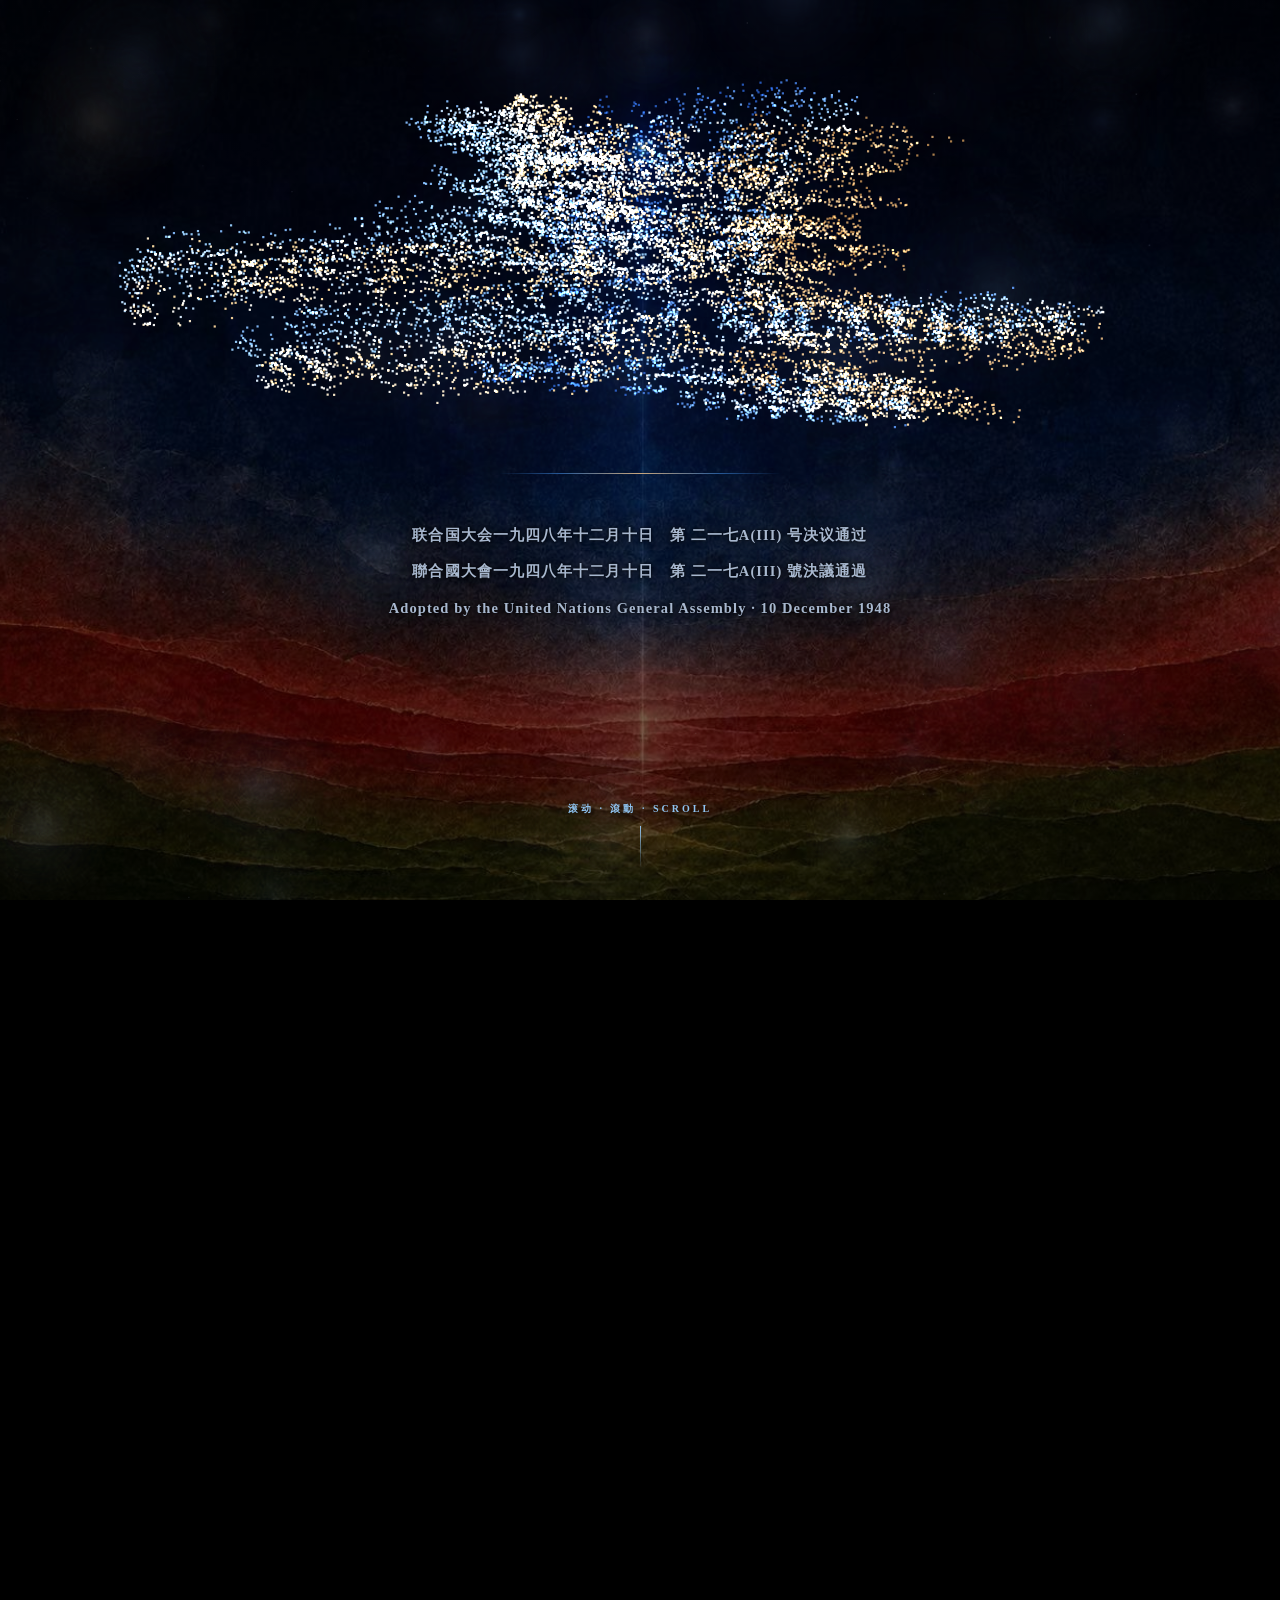
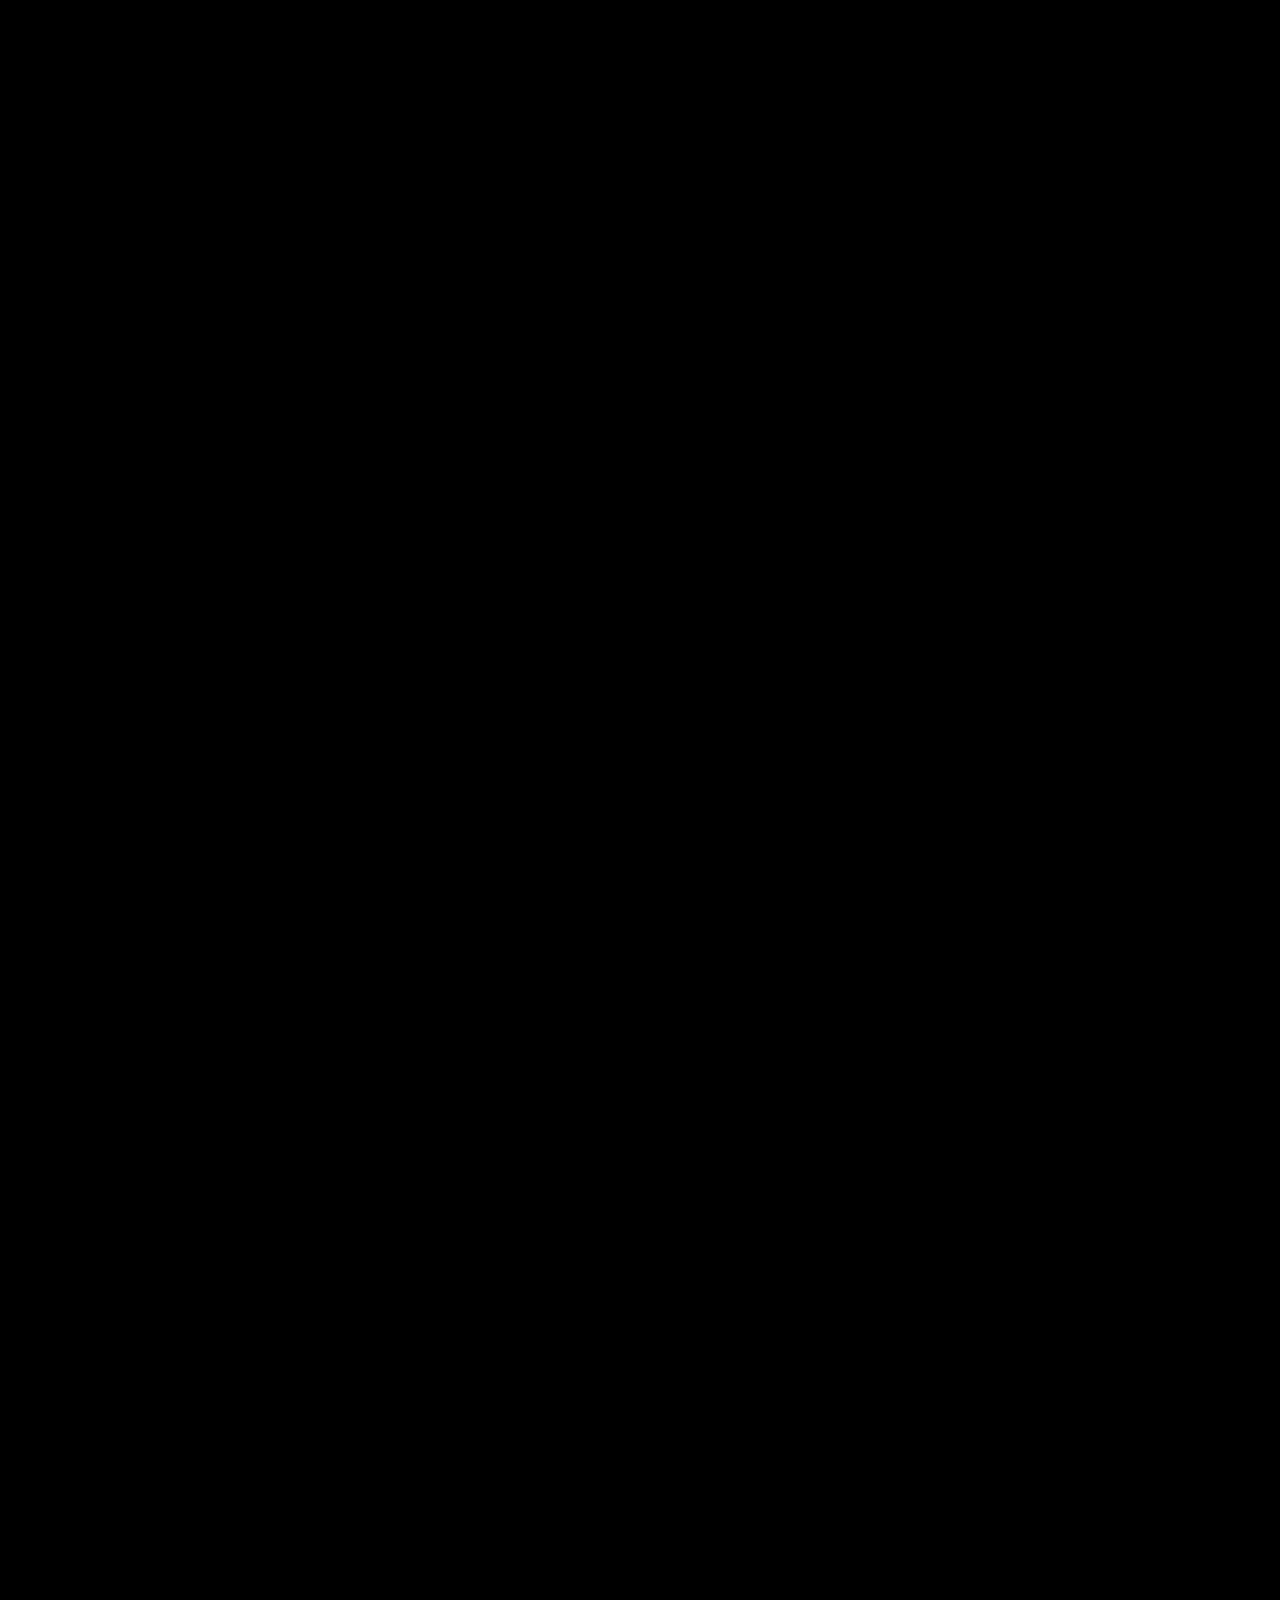
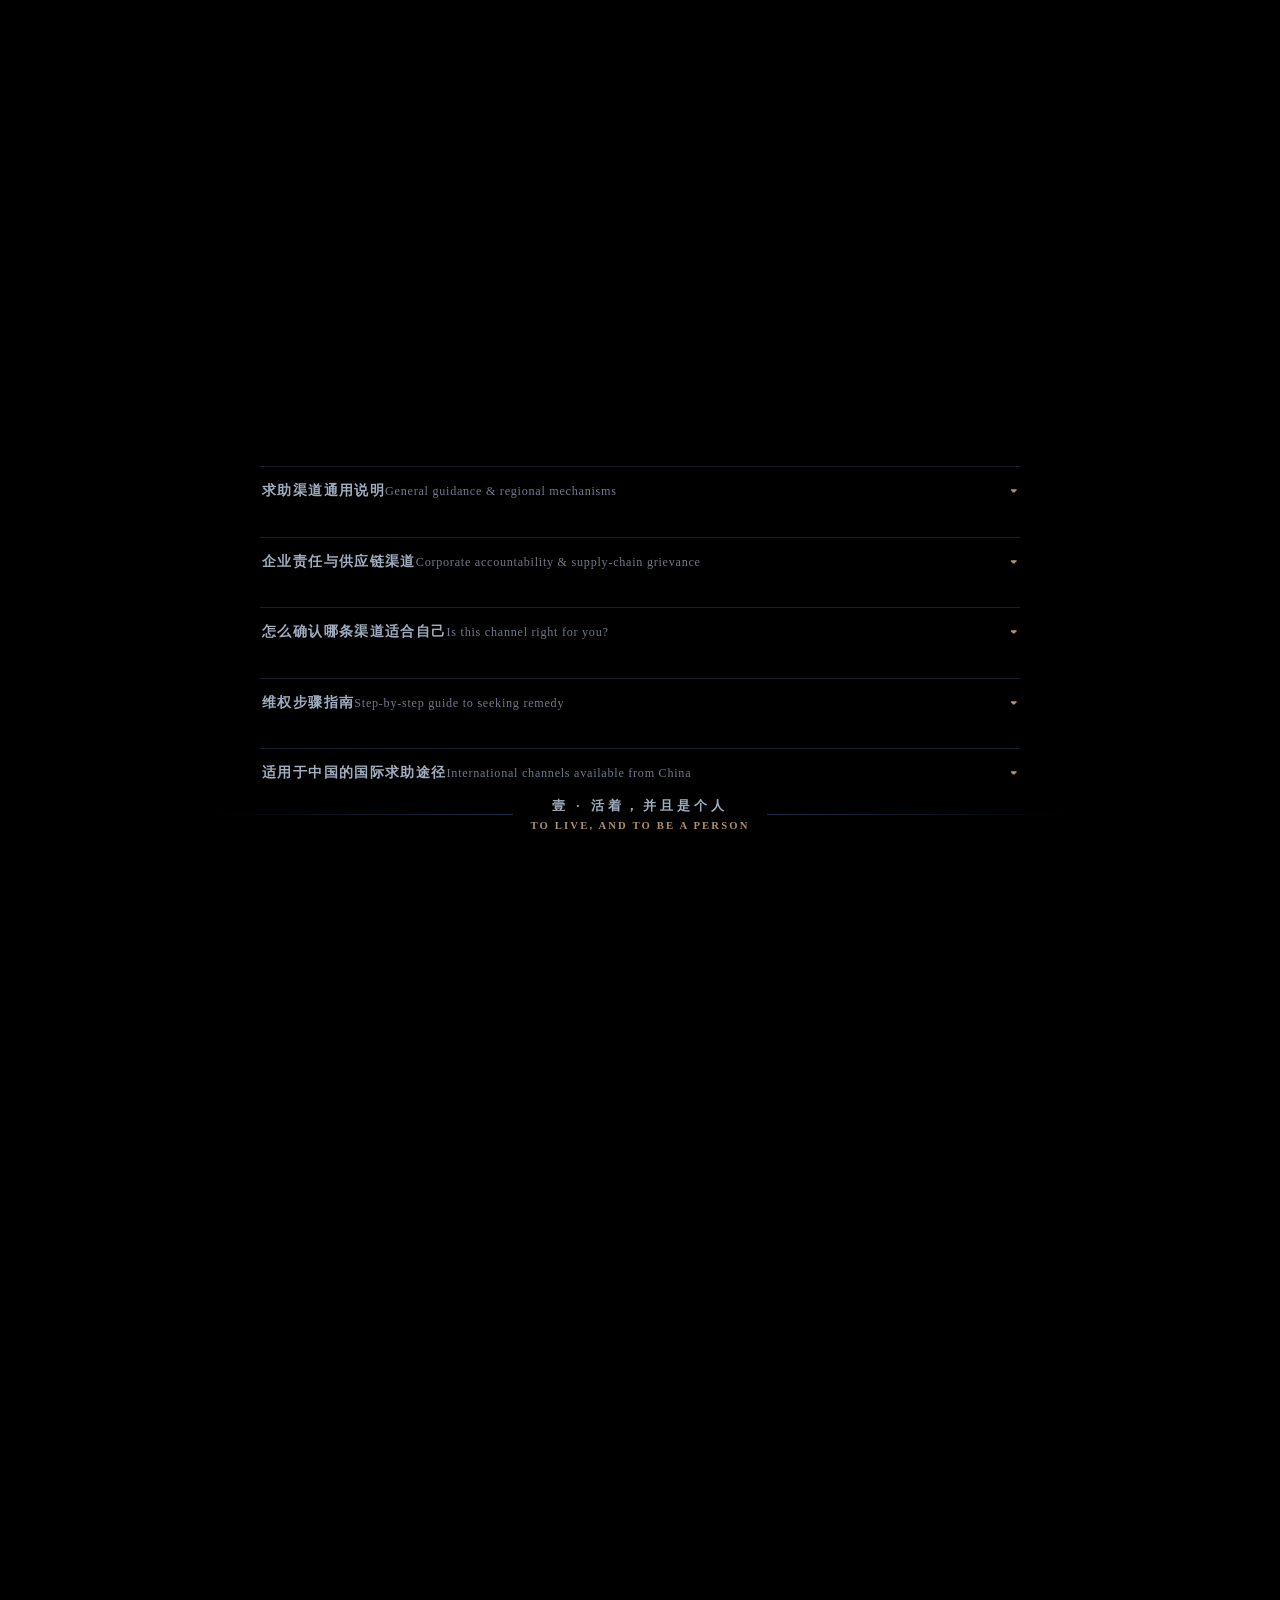
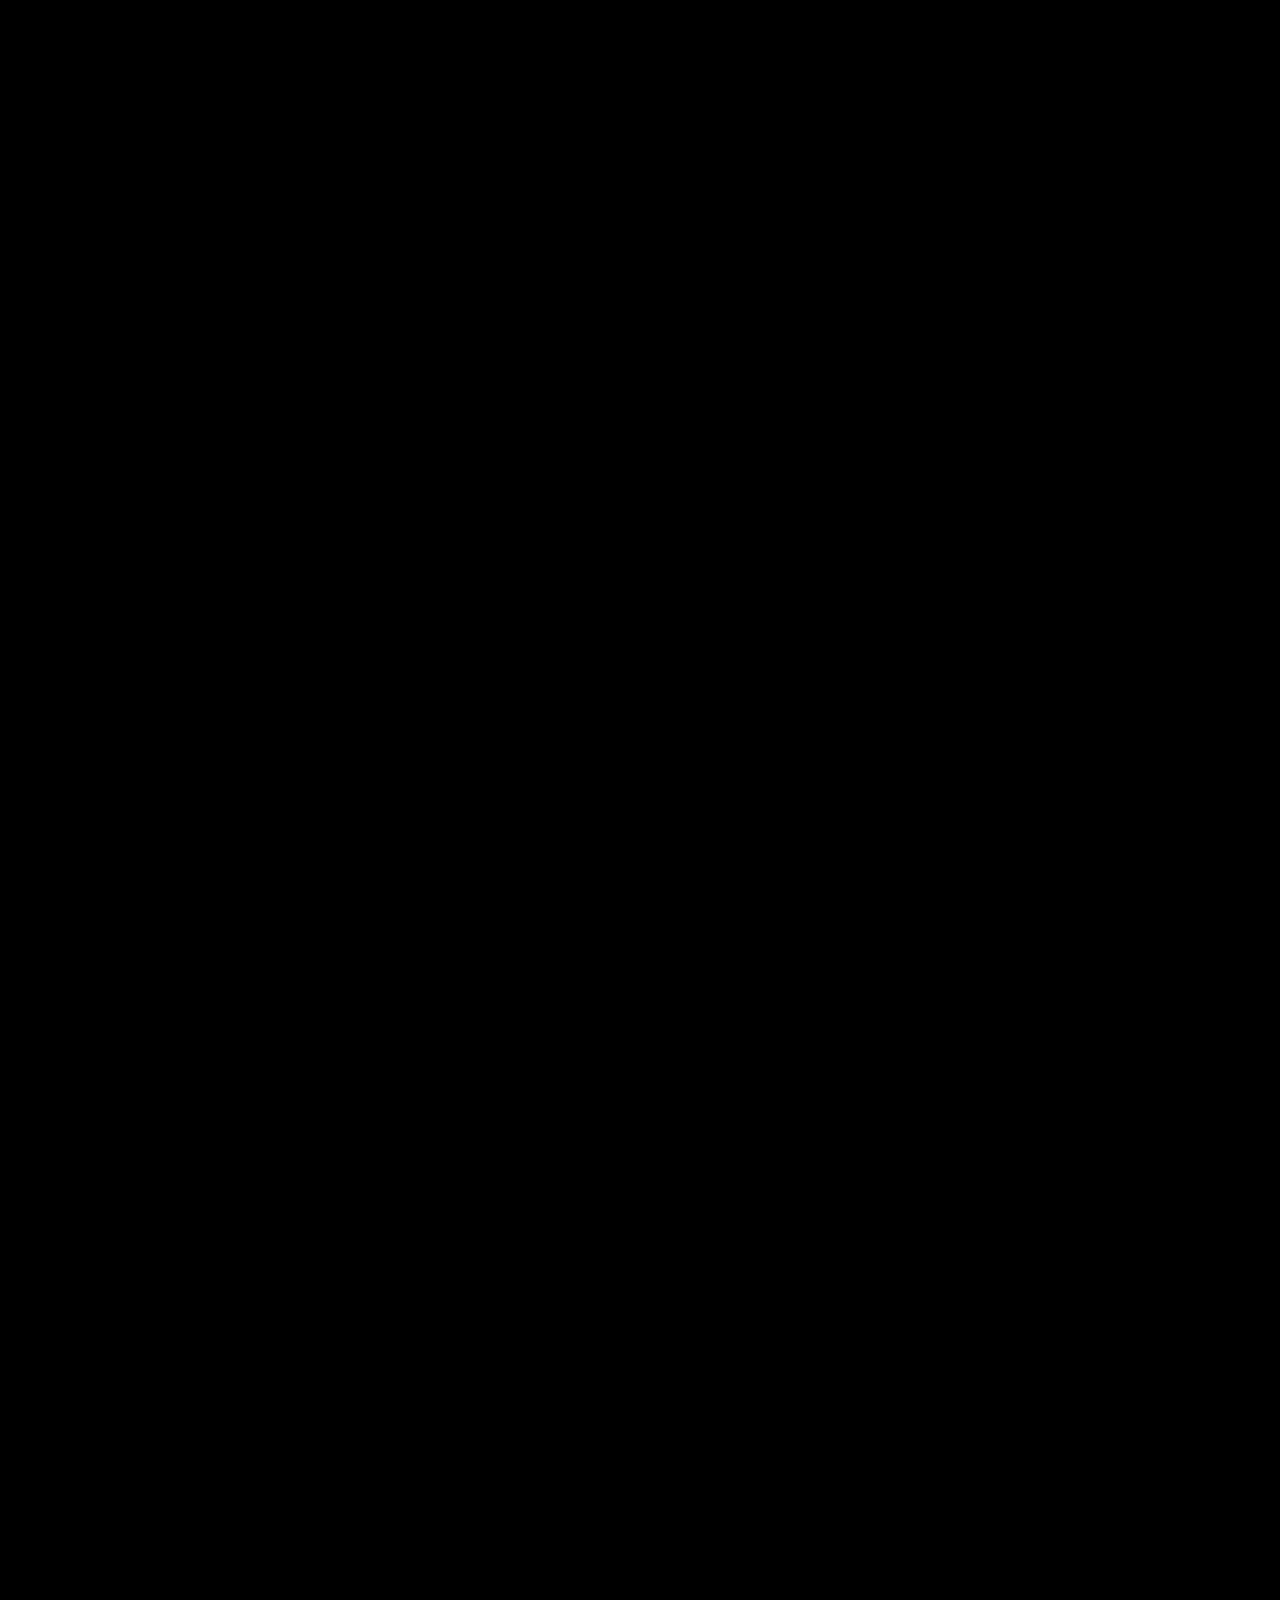
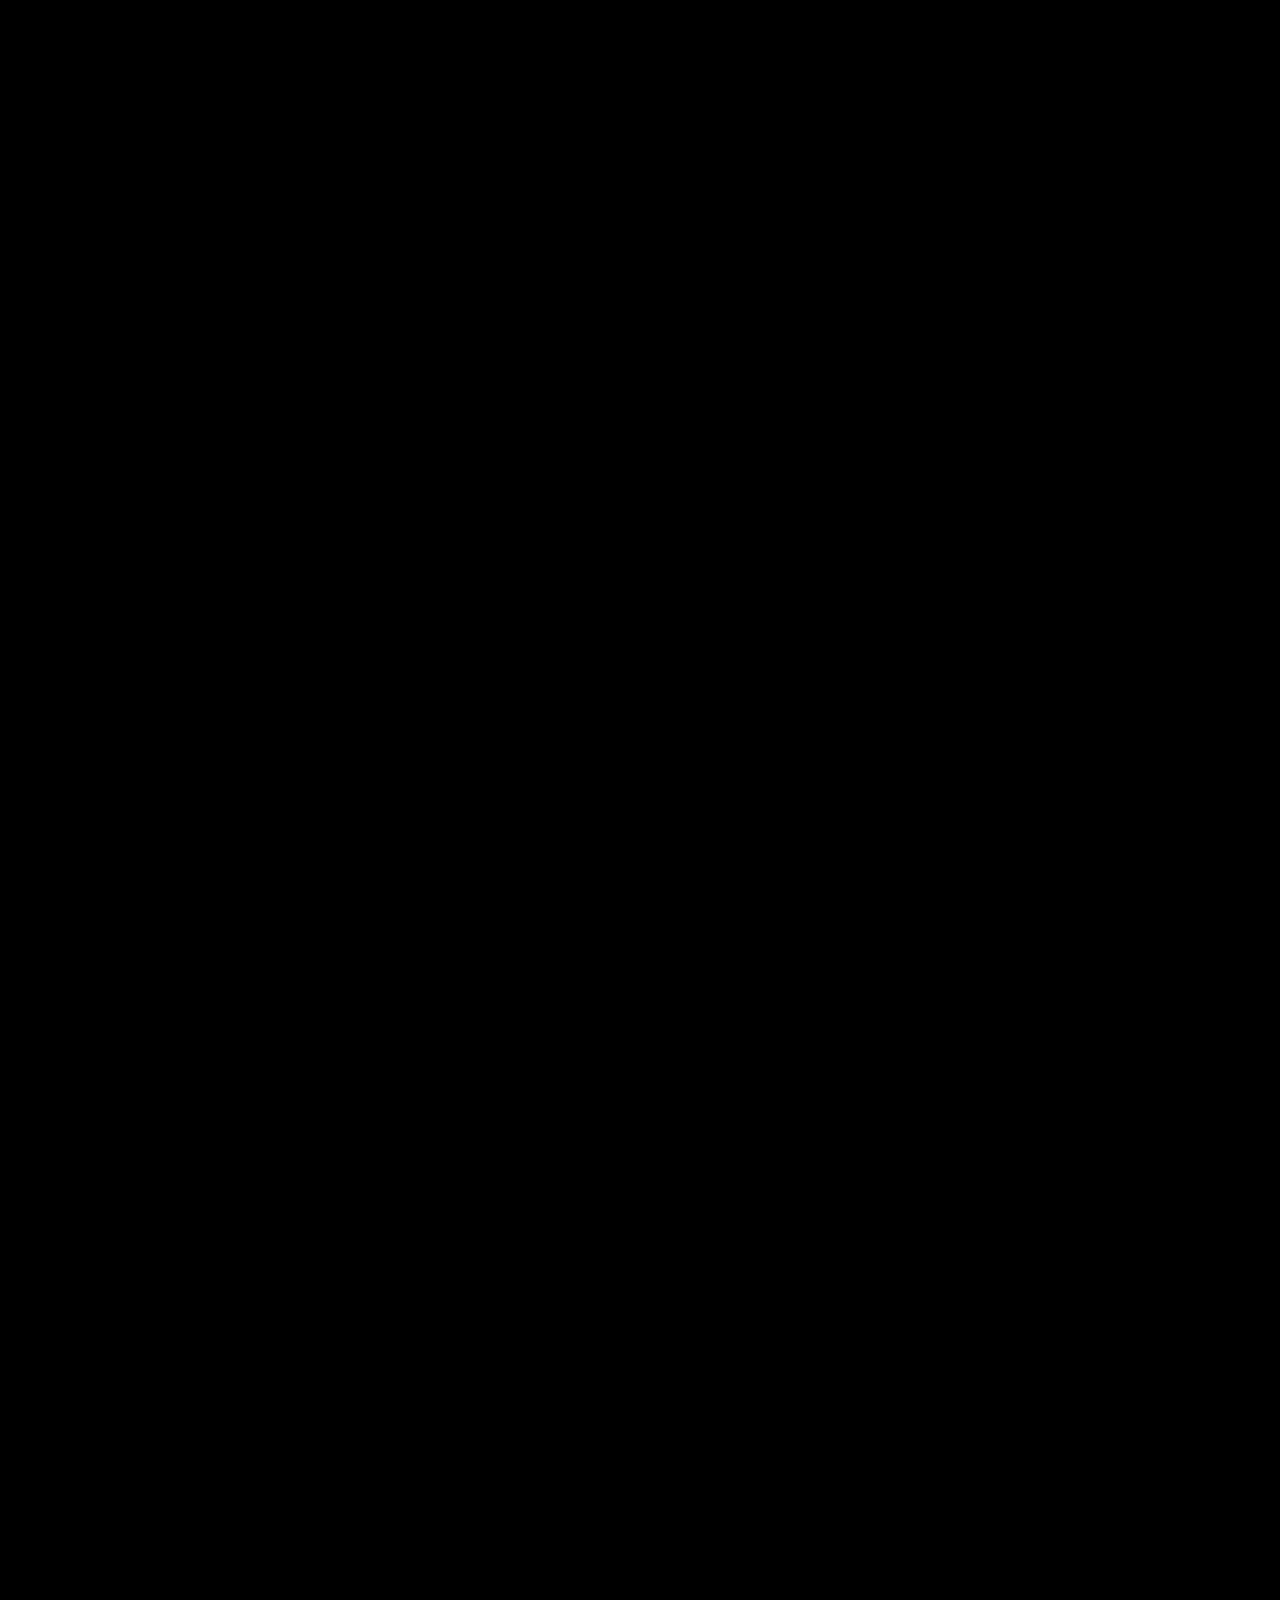
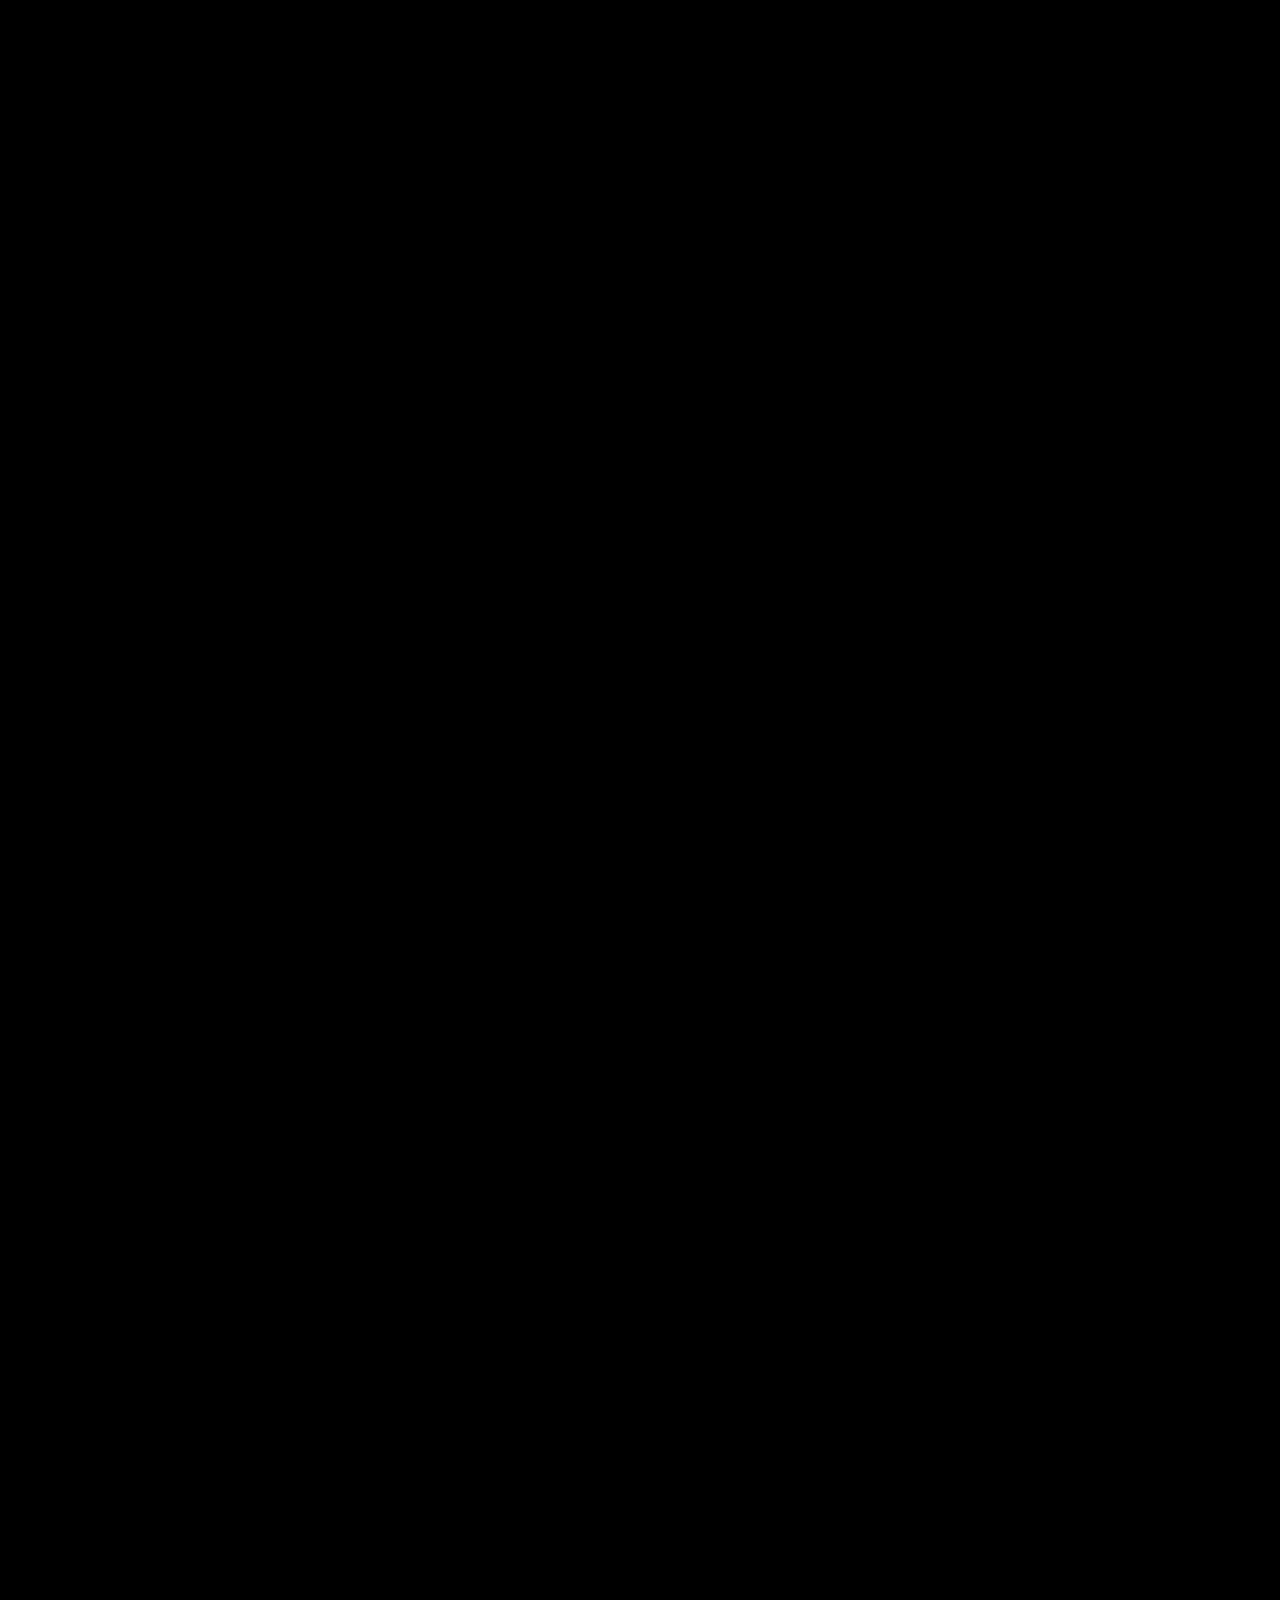
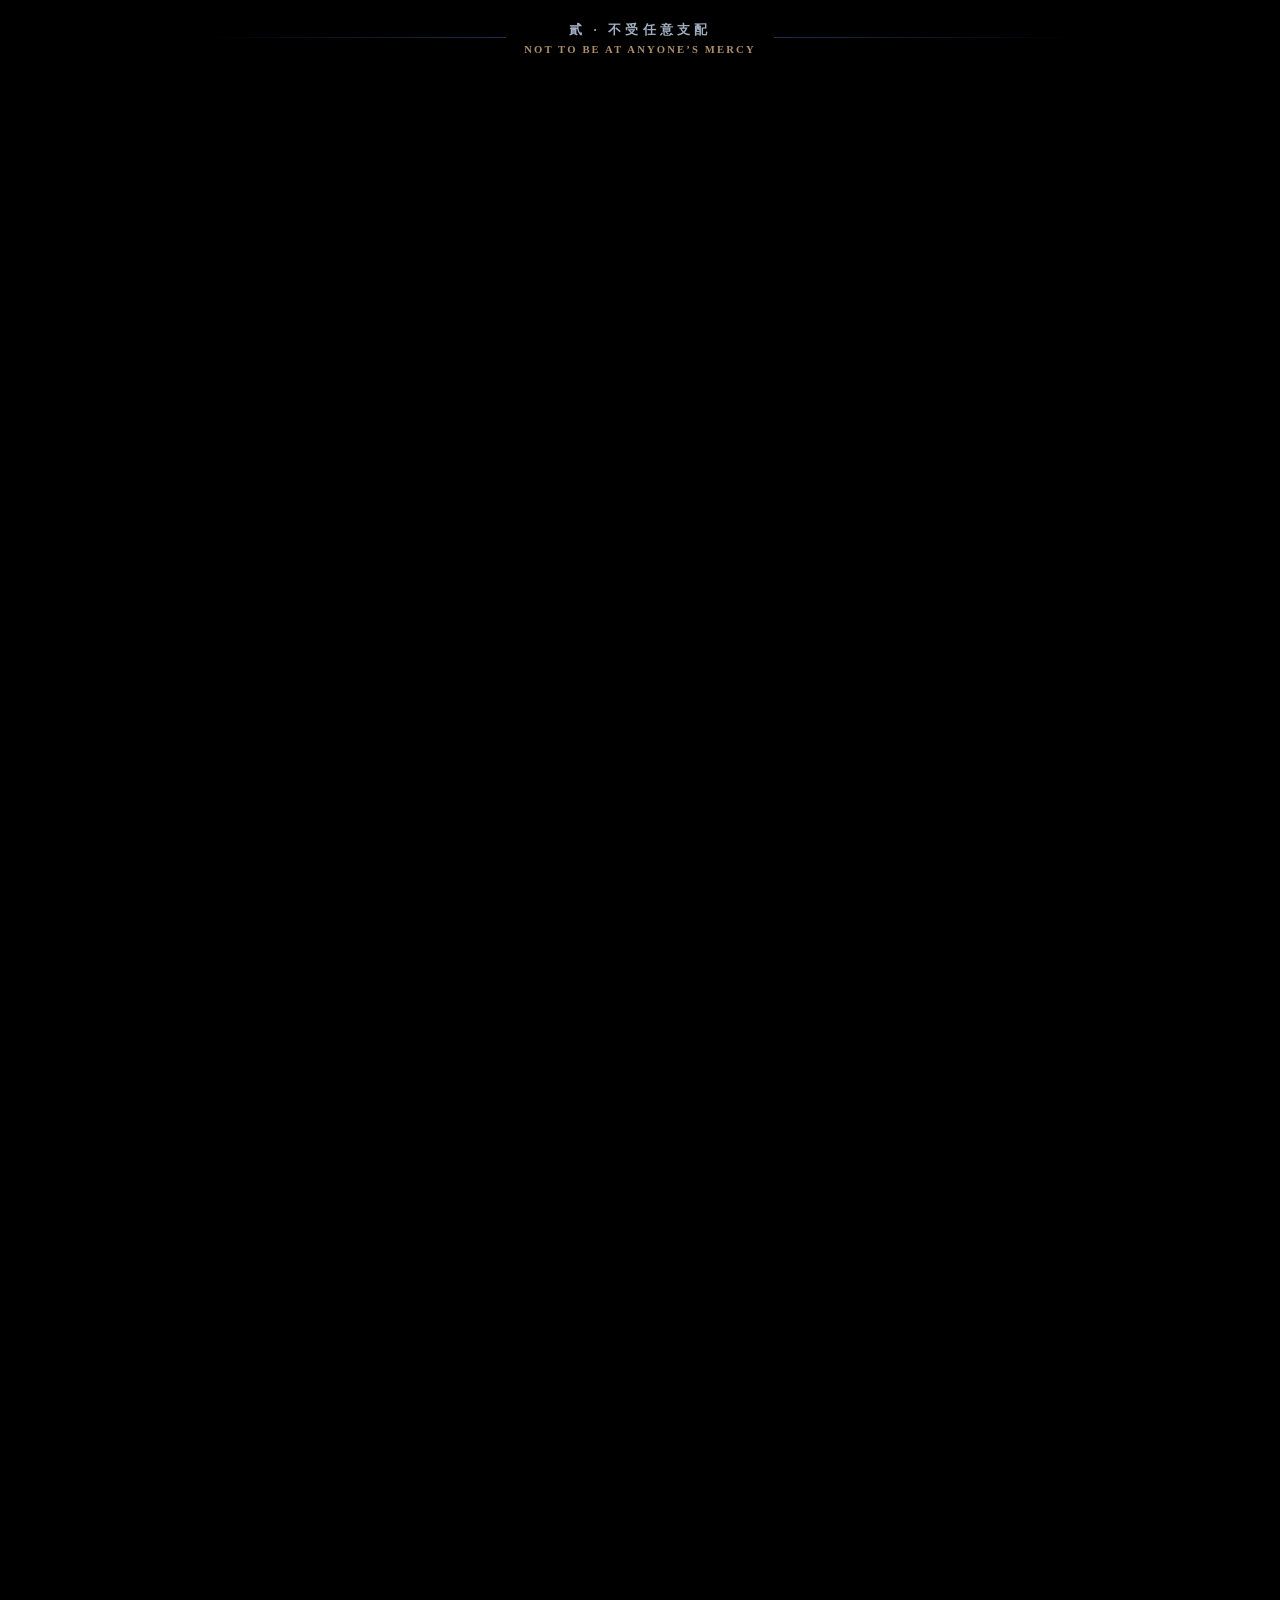
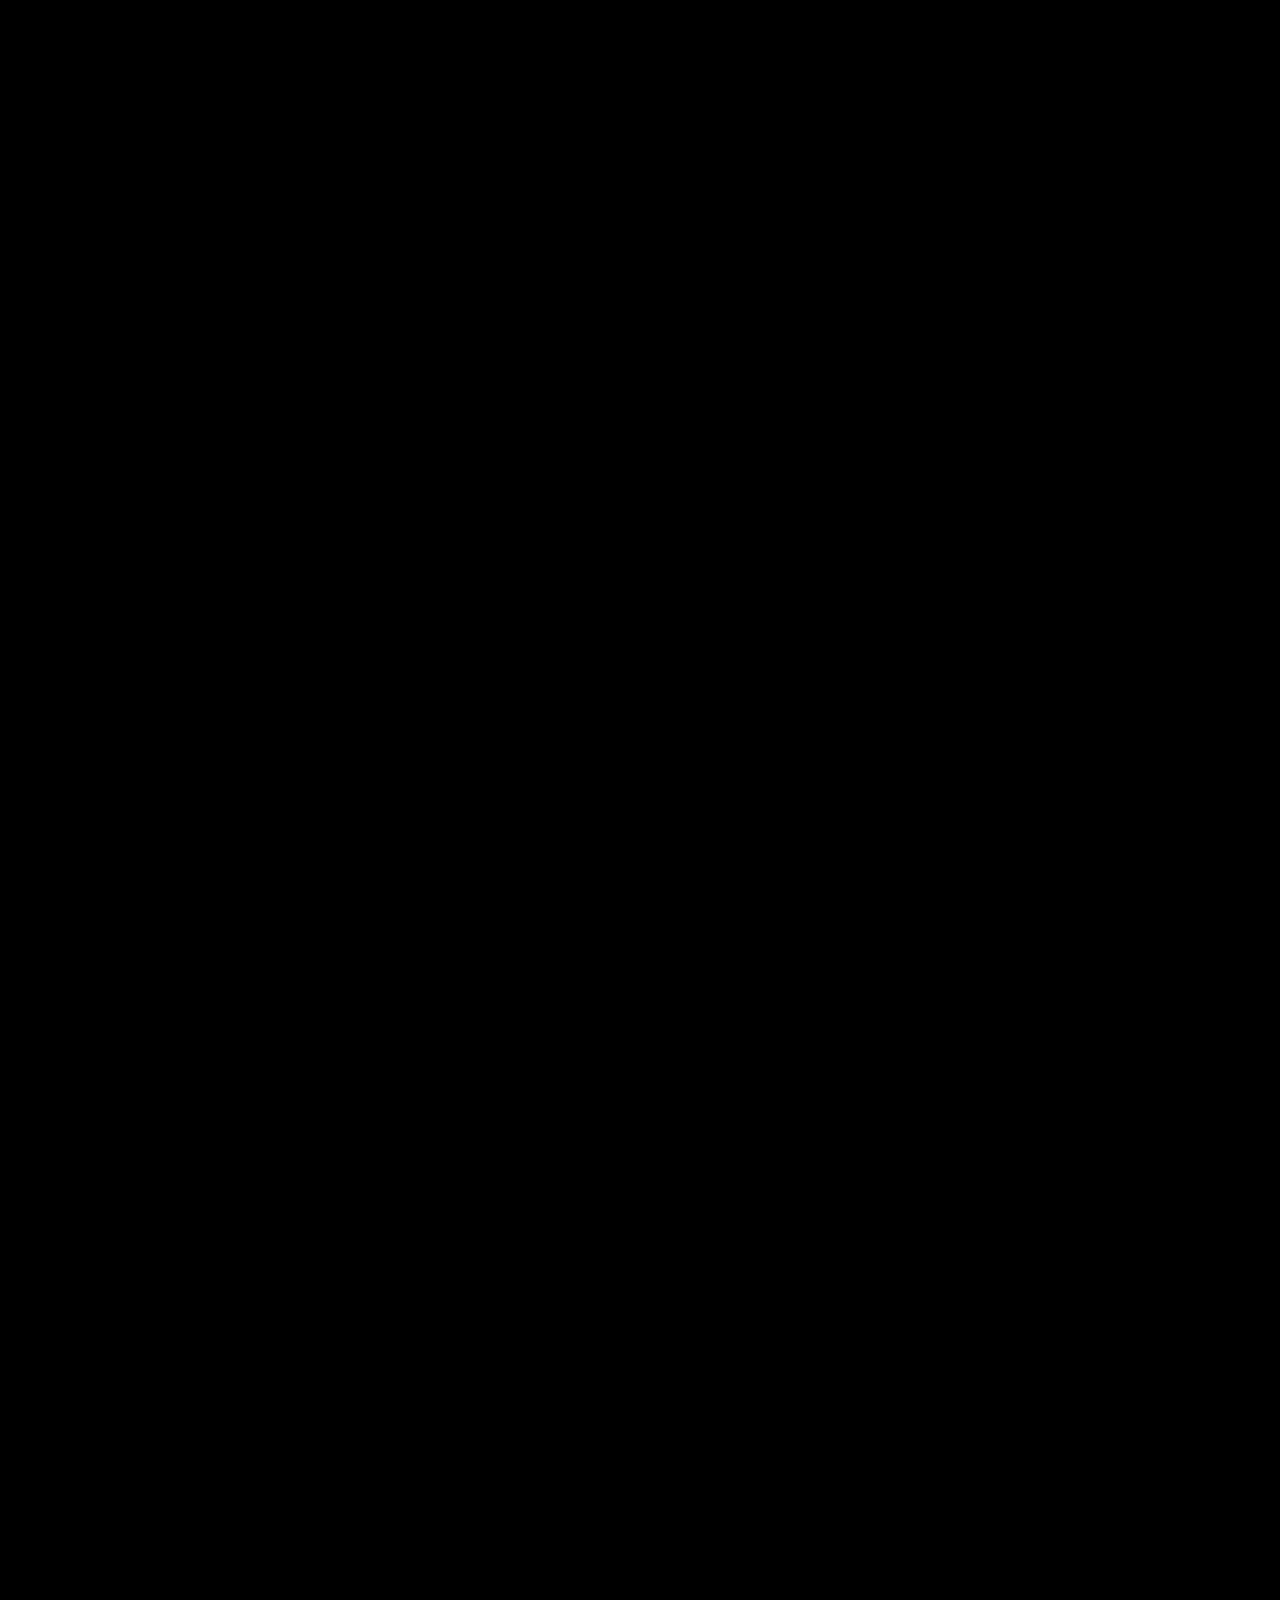
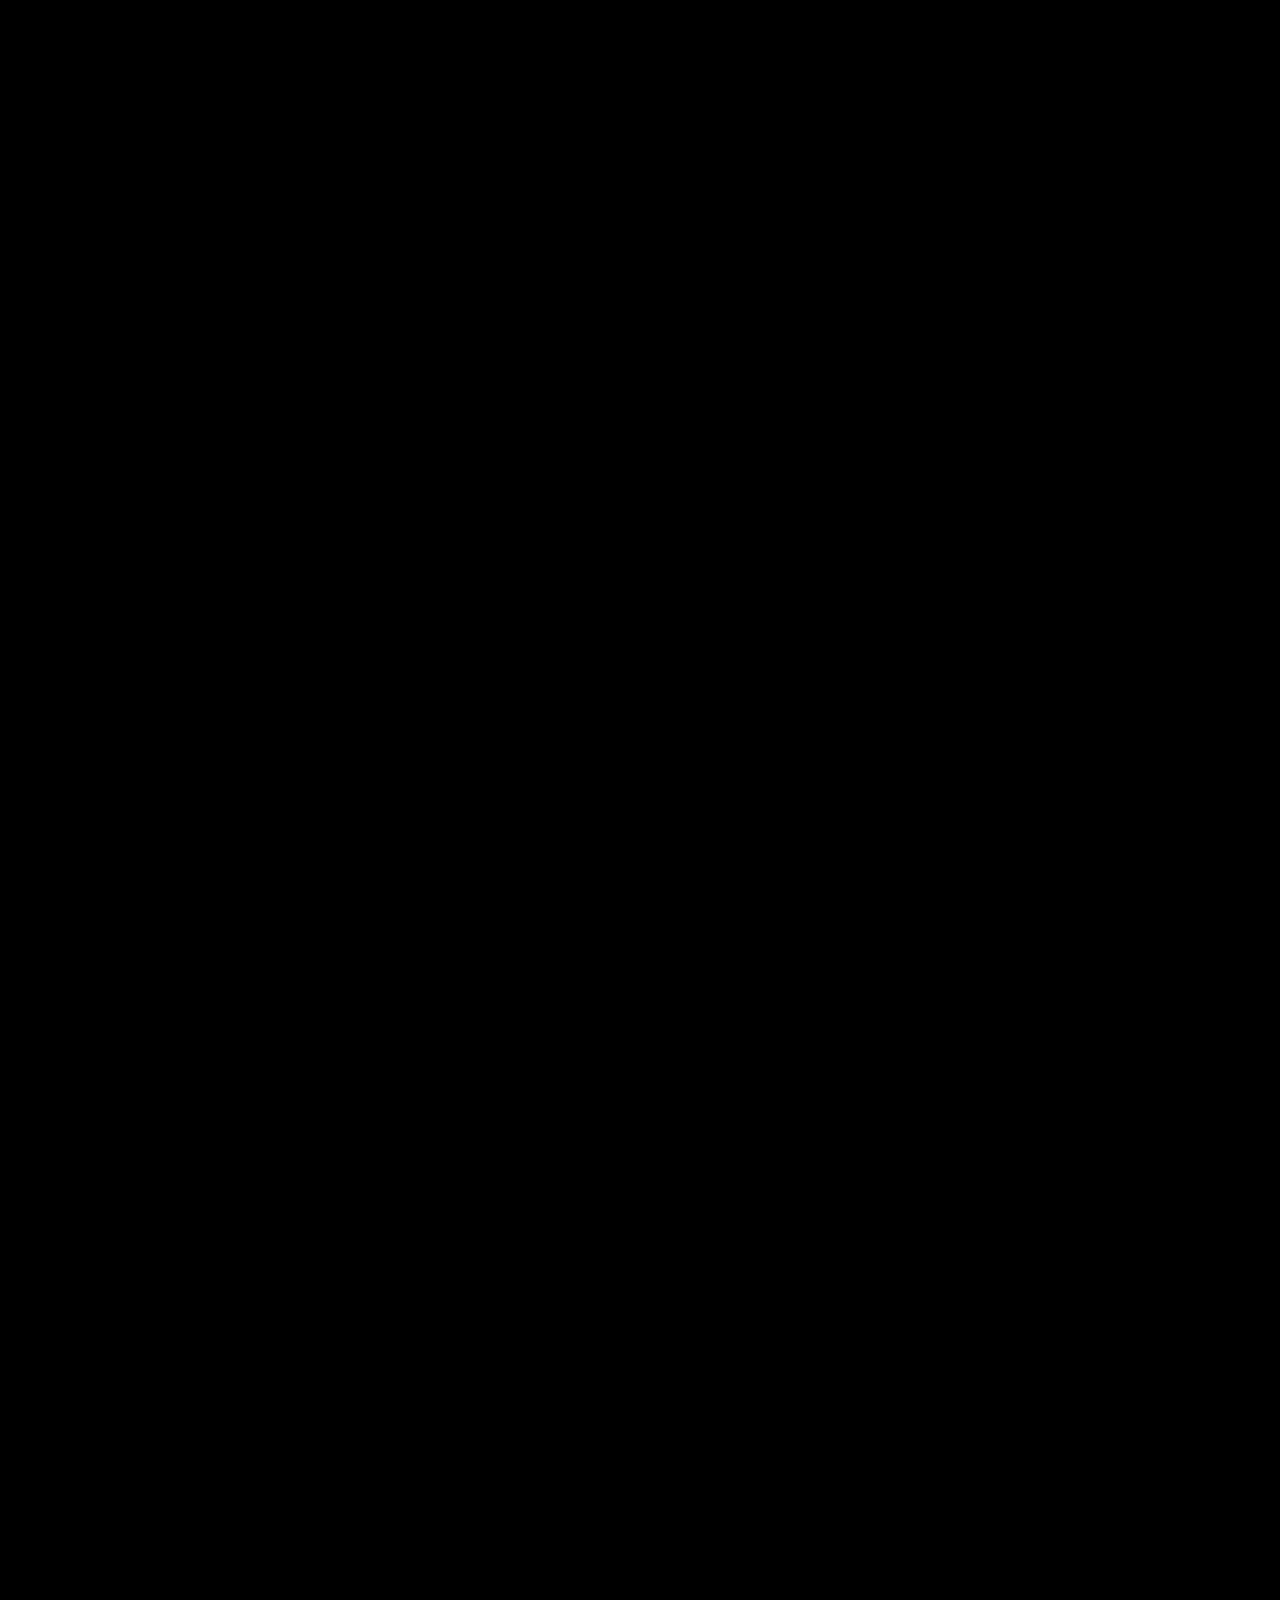
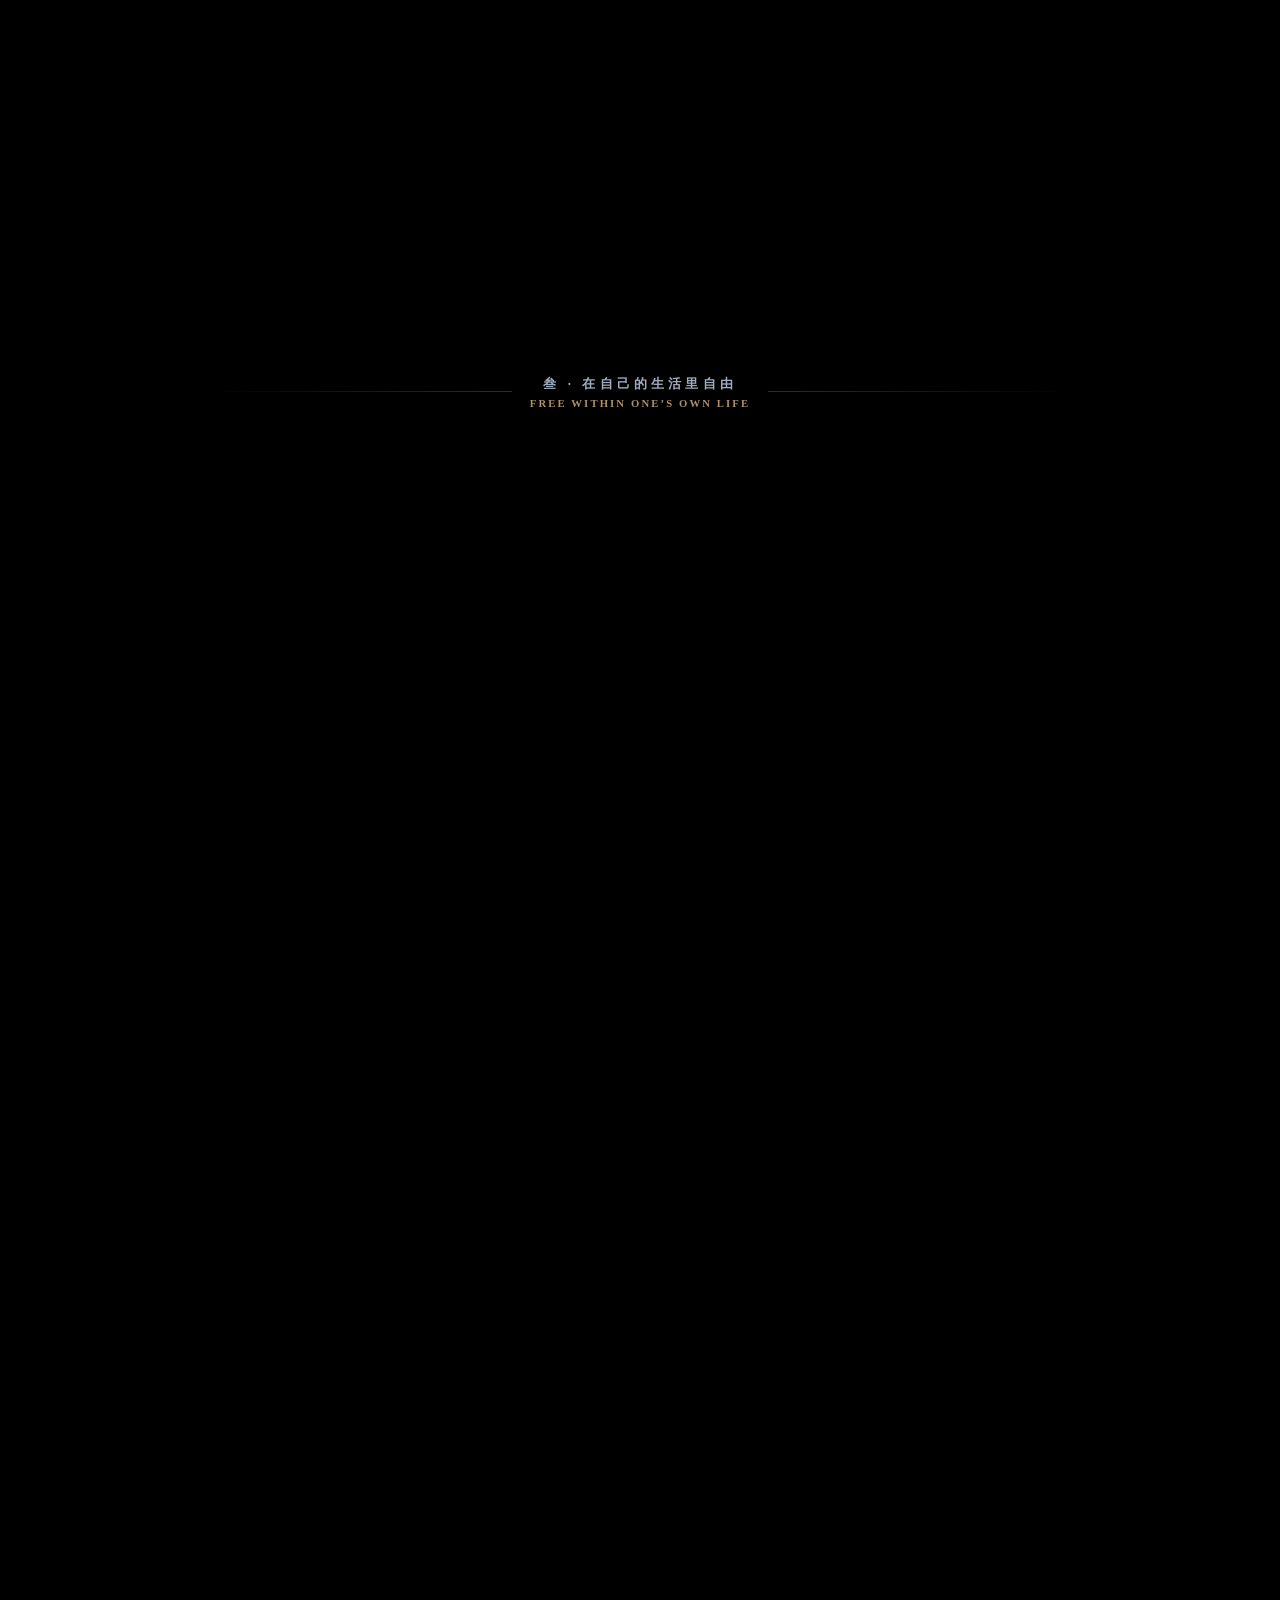
==== commit 032afdf6: "七步维权指南与适用于中国的国际求助途径；条约机构个人来文对华不可用如实标注（UNTC逐页核实）" ====
--- a/index.html
+++ b/index.html
@@ -1192,8 +1192,12 @@
     details.sources .src-body{display:block !important}
     details.help-supply .help-body{display:block !important}
     details.help-check .help-body{display:block !important}
+    details.help-guide .help-body{display:block !important}
+    details.help-china .help-body{display:block !important}
     details.help-supply>summary{display:none !important}
     details.help-check>summary{display:none !important}
+    details.help-guide>summary{display:none !important}
+    details.help-china>summary{display:none !important}
     details.help .help-body{display:block !important}
     details.help>summary{display:none !important}
     .src-body{padding:0}
@@ -1283,7 +1287,7 @@
       <li class="h-item"><span class="h-name"><a href="https://www.icc-cpi.int/" target="_blank" rel="noopener noreferrer">国际刑事法院</a><span class="h-en">International Criminal Court</span><span class="h-kind">说明</span></span><span class="h-scope">只起诉灭绝、危害人类、战争罪等最严重国际罪行，不受理个人赔偿或申诉——与个人求助是两回事。</span></li>
     <li class="h-item"><span class="h-name"><a href="https://www.unodc.org/unodc/en/justice-and-prison-reform/legal-aid.html" target="_blank" rel="noopener noreferrer">联合国毒品和犯罪问题办公室 · 法律援助</a><span class="h-en">UNODC · Legal Aid</span><span class="h-kind">通用入口</span></span><span class="h-scope">注意：不存在权威的全球「各国免费法律咨询」名录；最可靠的办法始终是咨询所在国的本地法律援助机构或律师。</span></li>
     </ul>
-    <p class="h-note">五条须知：一、条约机构的个人来文通常要求该国已批准相应公约（及任择议定书）、已用尽国内救济、同一事项未在其他国际程序审理；二、条约机构不提供律师、不发放补偿、不能强制一国执行，其结论是「意见」；三、紧急人身危险（酷刑、强迫失踪）有更快的紧急程序；四、地区机制（欧洲、美洲、非洲）往往比联合国机制更有效力，应优先考虑；五、不确定时，先找所在国的法律援助、国家人权机构、监察专员或工会；六、除东盟政府间人权委员会（AICHR）的咨询性机制外，亚洲目前没有可受理个人申诉的区域人权法院或委员会，亚洲读者应优先使用联合国条约机构与所在国国内渠道。本页为信息汇编，不构成法律意见；个案请咨询当地法律援助或执业律师。</p>
+    <p class="h-note">五条须知：一、条约机构的个人来文通常要求该国已批准相应公约（及任择议定书）、已用尽国内救济、同一事项未在其他国际程序审理；二、条约机构不提供律师、不发放补偿、不能强制一国执行，其结论是「意见」；三、紧急人身危险（酷刑、强迫失踪）有更快的紧急程序；四、地区机制（欧洲、美洲、非洲）往往比联合国机制更有效力，应优先考虑；五、不确定时，先找所在国的法律援助、国家人权机构、监察专员或工会；六、除东盟政府间人权委员会（AICHR）的咨询性机制外，亚洲目前没有可受理个人申诉的区域人权法院或委员会；七、中国未批准任何来文议定书，条约机构个人来文对中国不可用，中国读者请优先使用「适用于中国的国际求助途径」（特别程序、UNESCO 来文等）与国内渠道。本页为信息汇编，不构成法律意见；个案请咨询当地法律援助或执业律师。</p>
   </div>
 </details>
 <details class="help help-supply" id="helpSupply">
@@ -1323,6 +1327,49 @@
     </ol>
     <p class="h-note">快速判断：工作地在中国 + 欠薪/加班 + 直接雇主 = 12333 与劳动仲裁优先；供应商工人 + 买家是受约束的欧盟企业 = BAFA（可匿名）或买家举报系统；要钱优先仲裁，要整改优先供应链机制。无论走哪条，先把证据备份到公司拿不到的地方。</p>
     <p class="h-note">风险提示：举报可能带来报复。欧盟举报人指令与多国法律有保护条款，但执行程度不一；保留全部证据副本，必要时先咨询律师或工会。</p>
+  </div>
+</details>
+
+<details class="help help-guide" id="helpGuide">
+  <summary>
+    <span class="cap">维权步骤指南<span class="en">Step-by-step guide to seeking remedy</span></span>
+    <span class="chev" aria-hidden="true">▾</span>
+  </summary>
+  <div class="help-body">
+    <p class="src-note">按顺序走。多数情况下前四步就够；只有侵权发生在跨国供应链内、涉及强迫劳动、或国内渠道确实无效时，才进入国际渠道。</p>
+    <ol class="h-check">
+      <li><b>想清楚要什么。</b>要补发工资与赔偿 → 仲裁/法院；要公司被调查整改 → 劳动保障监察、安全生产举报或买家渠道；要一个说法与记录 → 举报系统、媒体、联合国特别程序。目标决定路线。</li>
+      <li><b>把证据留全、备份。</b>劳动合同、录用通知、考勤与打卡记录、工资条和银行流水、工作群聊天记录、邮件、录音录像（注意本地法律对录音的要求）、能作证的同事。全部复制到公司拿不到的地方：个人邮箱、云盘、可信亲友。</li>
+      <li><b>先走内部渠道并留痕。</b>向 HR 或主管书面提出，保存往来记录；有工会的找工会；公司有举报系统的先用。许多国际机制要求先内部申诉，或书面说明为何不可行——先做这一步，后面处处顺。</li>
+      <li><b>国内渠道（中国，一般最快）。</b>① 12333 人力资源社会保障服务热线：欠薪、强制加班、社保等劳动保障监察投诉；② 劳动争议仲裁：要赔偿走这条，注意申请仲裁的时效是知道权利被侵害之日起一年；③ 12348 法律援助咨询热线：经济困难可申请免费法律援助；④ 12351 职工维权热线（工会）；⑤ 12338 妇女维权热线（妇联）；⑥ 12345 政务服务便民热线（转办）；⑦ 12350 安全生产举报投诉电话。欠薪另可留意「全国根治欠薪线索反映平台」。</li>
+      <li><b>国际渠道（何时才用）。</b>侵权发生在外国大企业的供应链里（见上方「企业责任与供应链渠道」）；涉及强迫劳动、人口贩运；或国内渠道确实无效、不敢用——再考虑联合国特别程序、UNESCO 来文程序、亚洲开发银行/世界银行问责机制等（见「适用于中国的国际求助途径」）。</li>
+      <li><b>提交写清楚五件事。</b>时间、地点、经过（一次说清一件事）；证据清单（编号）；明确诉求；是否要求保密/匿名；你的联系方式。短比长好，事实比形容词好。</li>
+      <li><b>保护自己。</b>优先选择支持匿名的渠道；提交前评估报复风险；保留全部证据副本；必要时先咨询律师、工会或可信的劳工组织再行动。</li>
+    </ol>
+    <p class="h-note">一句话顺序：留证据 → 内部留痕 → 国内渠道（12333/仲裁/12348）→ 跨国供应链才上国际渠道 → 全程保护自己。</p>
+  </div>
+</details>
+
+<details class="help help-china" id="helpChina">
+  <summary>
+    <span class="cap">适用于中国的国际求助途径<span class="en">International channels available from China</span></span>
+    <span class="chev" aria-hidden="true">▾</span>
+  </summary>
+  <div class="help-body">
+    <p class="src-note"><b>先说结论：</b>联合国条约机构的「个人来文」程序对中国全部不可用——中国未批准《公民权利和政治权利国际公约》及其任择议定书，也未加入经社文、妇女、儿童、残疾人等公约的来文议定书（《禁止酷刑公约》亦未作第 22 条声明；依据：联合国条约集 UNTC，2026 年 10 月核实）。但下面的渠道不需要条约批准，对中国可用。</p>
+    <ul class="h-list">
+      <li class="h-item"><span class="h-name"><a href="https://spsubmission.ohchr.org/" target="_blank" rel="noopener noreferrer">联合国特别程序 · 提交来文</a><span class="h-en">UN Special Procedures submission</span><span class="h-kind">可用</span><span class="h-can">任何个人可提</span></span><span class="h-scope">人权理事会专题报告员受理任何个人/团体的来文，不要求条约批准，任何国家适用——是对中国最直接可用的联合国通道。</span></li>
+      <li class="h-item"><span class="h-name"><a href="https://www.ohchr.org/en/hr-bodies/hrc/complaint-procedure" target="_blank" rel="noopener noreferrer">人权理事会来文程序（原 1503 程序）</a><span class="h-en">HRC Complaint Procedure</span><span class="h-kind">可用</span></span><span class="h-scope">针对严重系统性侵权的保密程序，任何来源可提交；不以个人救济为目标，而是把问题列入理事会议程。</span></li>
+      <li class="h-item"><span class="h-name"><a href="https://www.ohchr.org/en/hr-bodies/upr/upr-home" target="_blank" rel="noopener noreferrer">普遍定期审议（UPR）</a><span class="h-en">Universal Periodic Review</span><span class="h-kind">可用</span></span><span class="h-scope">中国定期接受审议；个人可向参与撰写影子报告的 NGO 提供材料，由 NGO 汇总提交。</span></li>
+      <li class="h-item"><span class="h-name"><a href="https://www.unesco.org/en/node/66661" target="_blank" rel="noopener noreferrer">联合国教科文组织 · 受教育权来文程序</a><span class="h-en">UNESCO 104 EX/Decision 3.3</span><span class="h-kind">可用</span><span class="h-can">任何个人可提</span></span><span class="h-scope">任何个人或团体可就受教育权受侵害向教科文组织提交来文，对成员国（含中国）适用，无批准前提。</span></li>
+      <li class="h-item"><span class="h-name"><a href="https://www.ilo.org/international-labour-standards/ilo-supervisory-system-regular-supervision/applying-and-promoting-international-labour-standards/committee-freedom-association-cfa" target="_blank" rel="noopener noreferrer">国际劳工组织 · 结社自由委员会投诉</a><span class="h-en">ILO Committee on Freedom of Association</span><span class="h-kind">可用</span></span><span class="h-scope">须经工人或雇主组织提交（个人不能直接提交）；中国是国际劳工组织成员国。</span></li>
+      <li class="h-item"><span class="h-name"><a href="https://www.adb.org/who-we-are/accountability-mechanism/how-file-complaint" target="_blank" rel="noopener noreferrer">亚洲开发银行问责机制</a><span class="h-en">ADB Accountability Mechanism</span><span class="h-kind">可用</span><span class="h-can">可提交投诉</span></span><span class="h-scope">适用于亚行资助的在华项目造成的损害或违约。</span></li>
+      <li class="h-item"><span class="h-name"><a href="https://www.cao-ombudsman.org/" target="_blank" rel="noopener noreferrer">世界银行集团合规顾问监察员</a><span class="h-en">World Bank CAO</span><span class="h-kind">可用</span><span class="h-can">可提交投诉</span></span><span class="h-scope">适用于国际金融公司（IFC）/多边投资担保机构（MIGA）在华投资项目的社区投诉。</span></li>
+      <li class="h-item"><span class="h-name"><a href="https://www.bmwk.de/Redaktion/EN/Dossier/national-contact-point-for-the-oecd-guidelines.html" target="_blank" rel="noopener noreferrer">德国国家联络点（OECD 准则）</a><span class="h-en">German NCP</span><span class="h-kind">可用</span></span><span class="h-scope">投诉对象是在华经营的德国企业时，向其母国（德国）联络点提交「特定实例」。</span></li>
+      <li class="h-item"><span class="h-name"><a href="https://www.industriall-union.org/" target="_blank" rel="noopener noreferrer">全球产业工会联合会（IndustriALL）</a><span class="h-en">IndustriALL Global Union</span><span class="h-kind">可用</span></span><span class="h-scope">汽车、电子、纺织等行业的全球工会联合会，可为供应链工人提供联系与支持。</span></li>
+    </ul>
+    <p class="h-note">国内热线官方页面：<a href="http://www.mohrss.gov.cn/" target="_blank" rel="noopener noreferrer">12333 人社部</a> · <a href="https://www.12348.gov.cn/" target="_blank" rel="noopener noreferrer">12348 中国法律服务网</a> · <a href="https://www.acftu.org.cn/" target="_blank" rel="noopener noreferrer">12351 全国总工会</a> · <a href="https://www.women.org.cn/" target="_blank" rel="noopener noreferrer">12338 全国妇联</a> · <a href="https://www.gov.cn/zhengce/content/202506/content_7029400.htm" target="_blank" rel="noopener noreferrer">12345 国办规范</a> · <a href="https://www.mem.gov.cn/" target="_blank" rel="noopener noreferrer">12350 应急管理部</a>。欠薪线索平台无独立稳定网址，入口在国务院客户端与 12333 小程序。</p>
+    <p class="h-note">选择顺序建议：国内渠道（12333/仲裁/12348）→ 跨国供应链走 BAFA 或买家举报 → 对中国可用的两大联合国通道（特别程序、UNESCO 来文）→ 项目相关的 ADB/CAO → 全球工会支持。</p>
   </div>
 </details>
 
@@ -2351,7 +2398,7 @@
         <div class="help-body">
           <ul class="h-list">${list.map(item).join('')}</ul>
           ${h.note ? `<p class="h-note">${esc(h.note)}</p>` : ''}
-          <p class="h-disclaimer"><b>须知：</b>联合国条约机构的个人来文通常要求：该国已批准相应公约、已用尽国内救济、同一事项未在其他国际程序中审理；条约机构不提供律师，其结论以「意见」形式作出。紧急人身危险请优先联系本地法律援助、红十字国际委员会或所在国监察机构。</p>
+          <p class="h-disclaimer"><b>须知：</b>联合国条约机构的个人来文通常要求：该国已批准相应公约、已用尽国内救济、同一事项未在其他国际程序中审理；条约机构不提供律师，其结论以「意见」形式作出。紧急人身危险请优先联系本地法律援助、红十字国际委员会或所在国监察机构。<b>对中国读者：</b>中国未批准任何来文议定书，条约机构个人来文对中国不可用——请改用上方「适用于中国的国际求助途径」中的渠道。</p>
         </div>
       </details>`;
   };
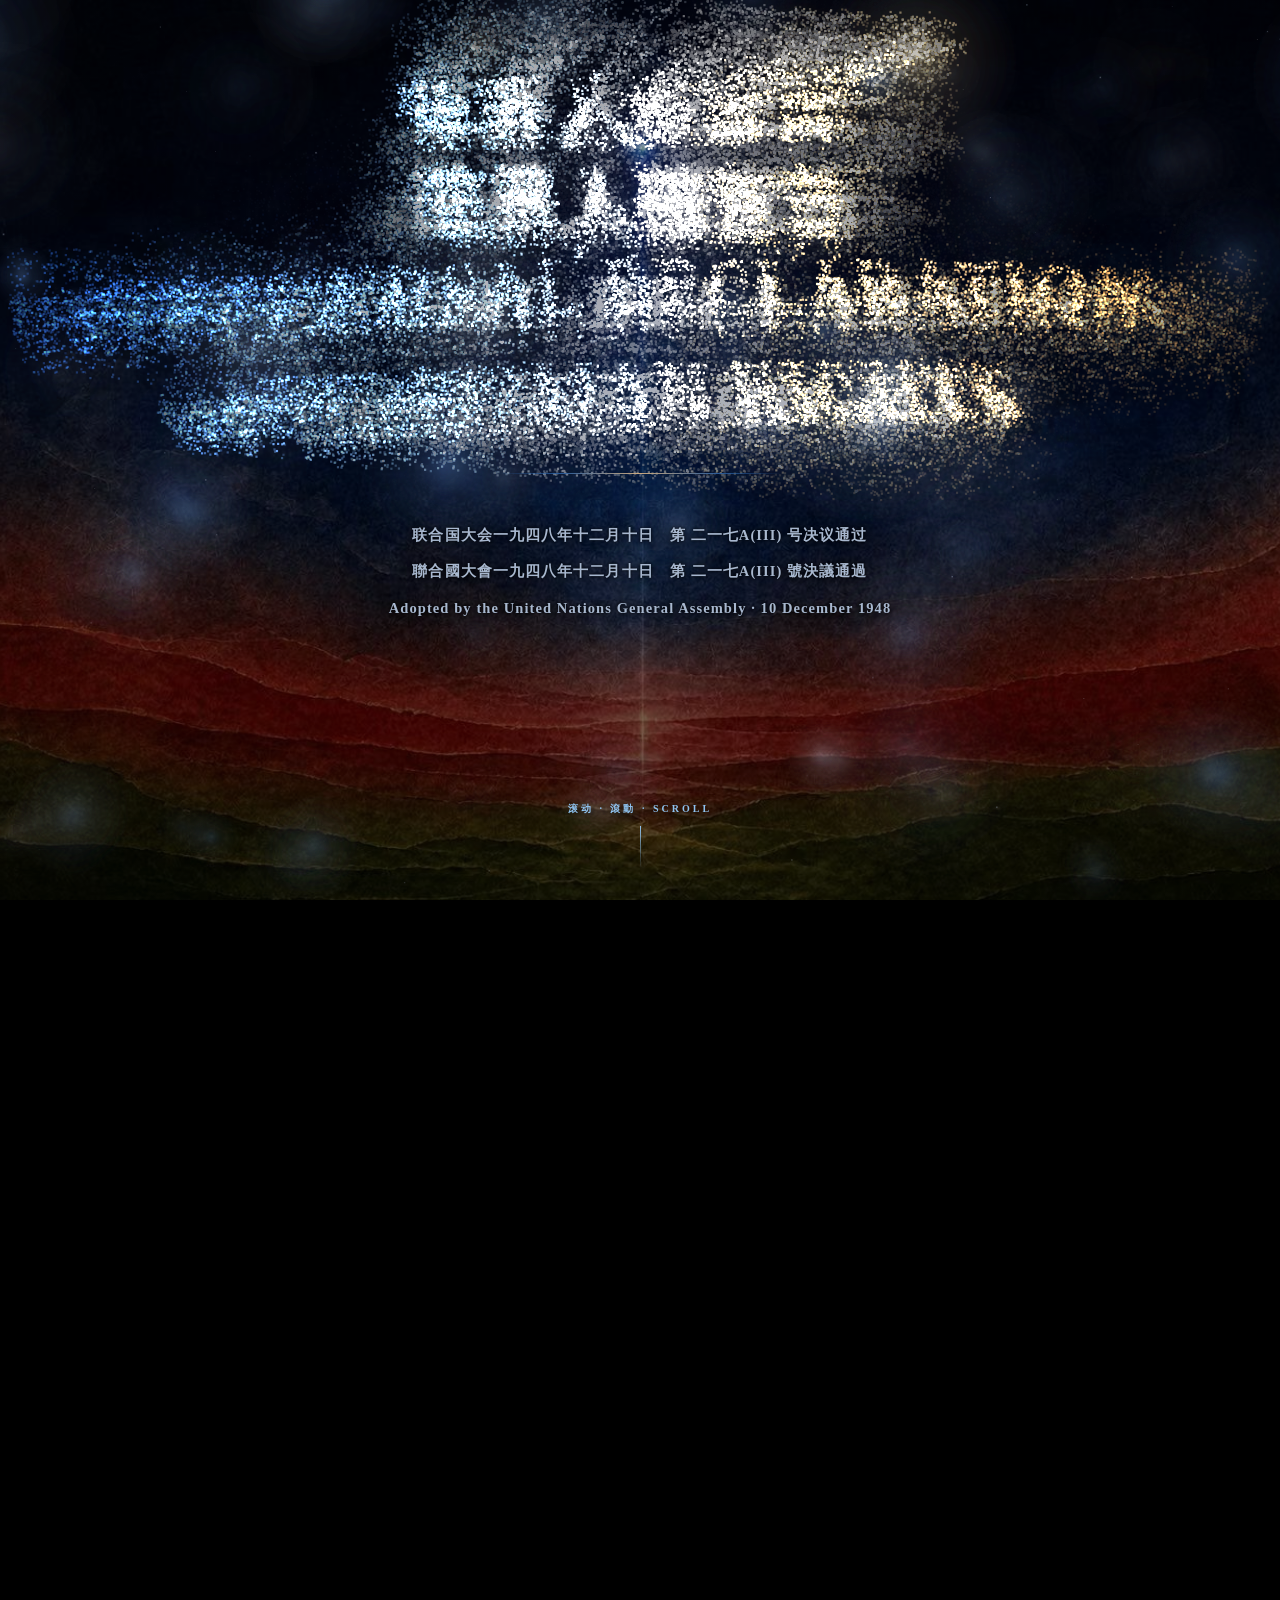
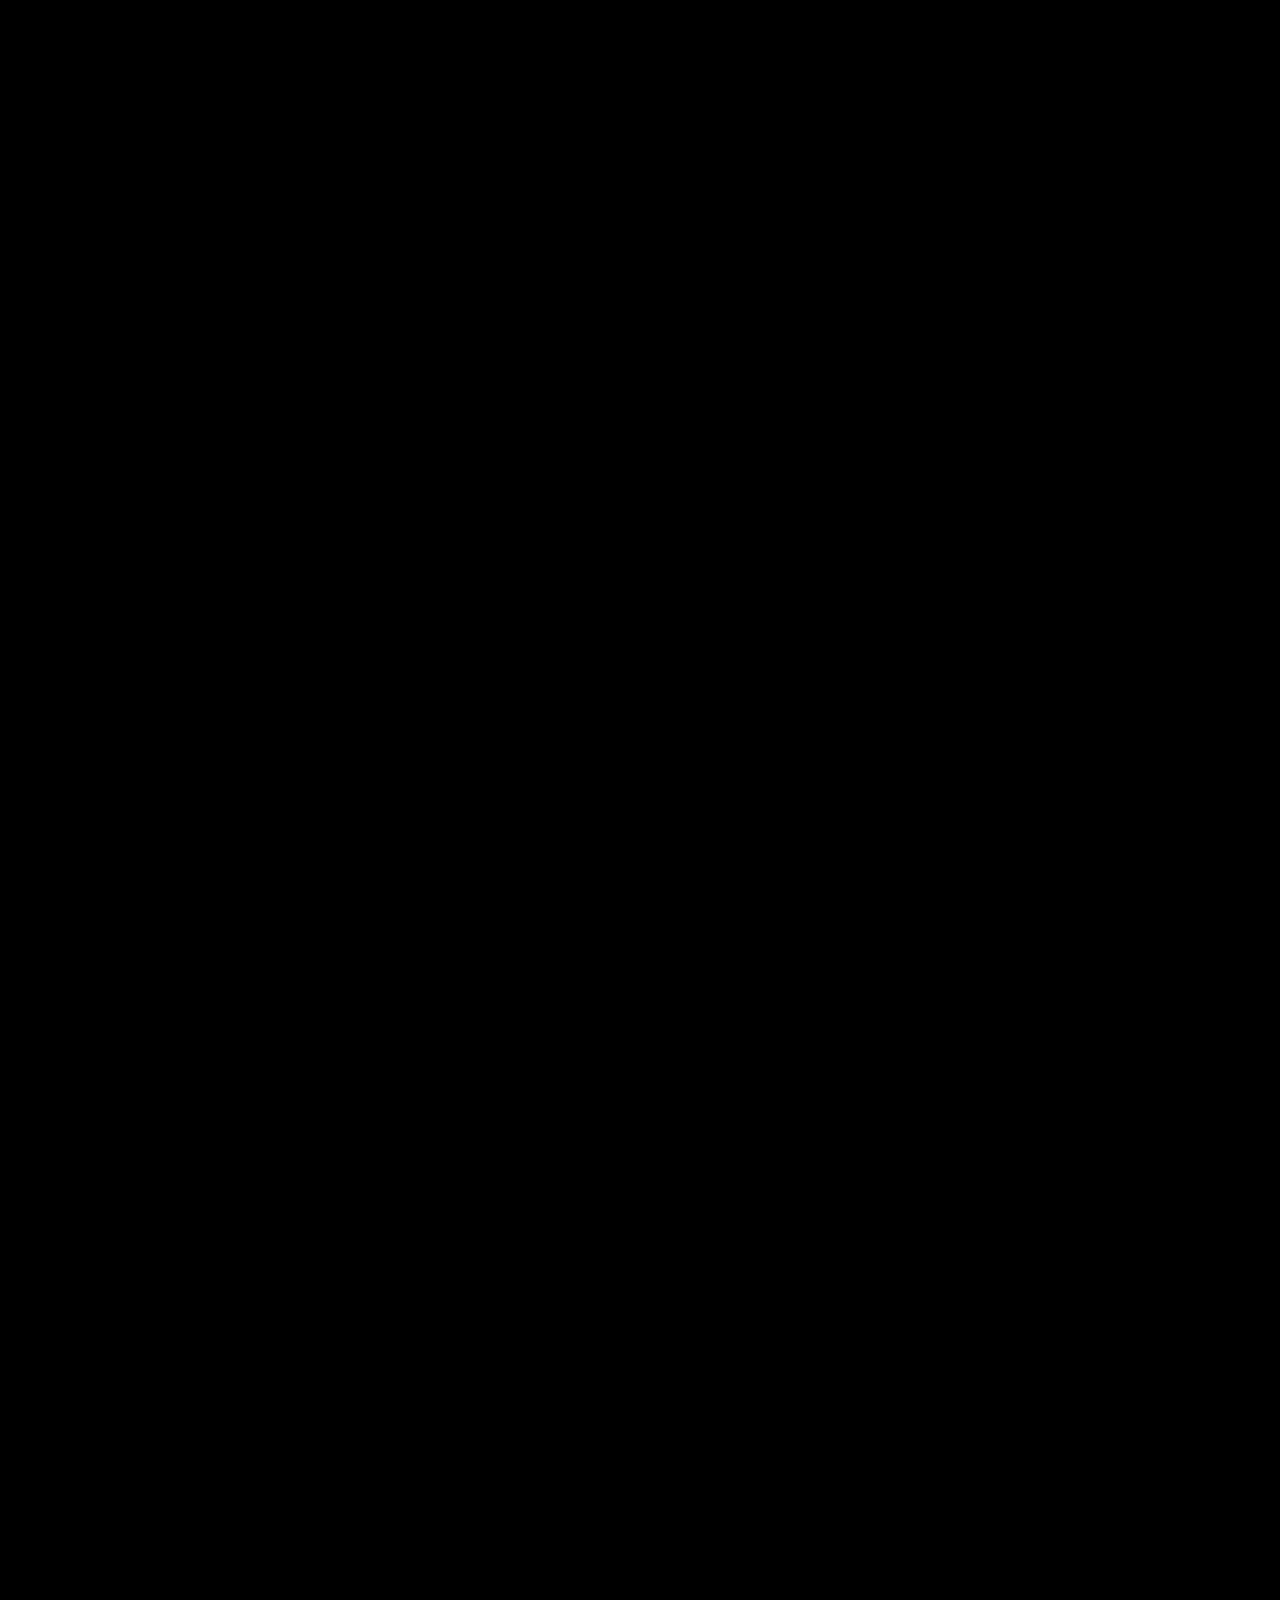
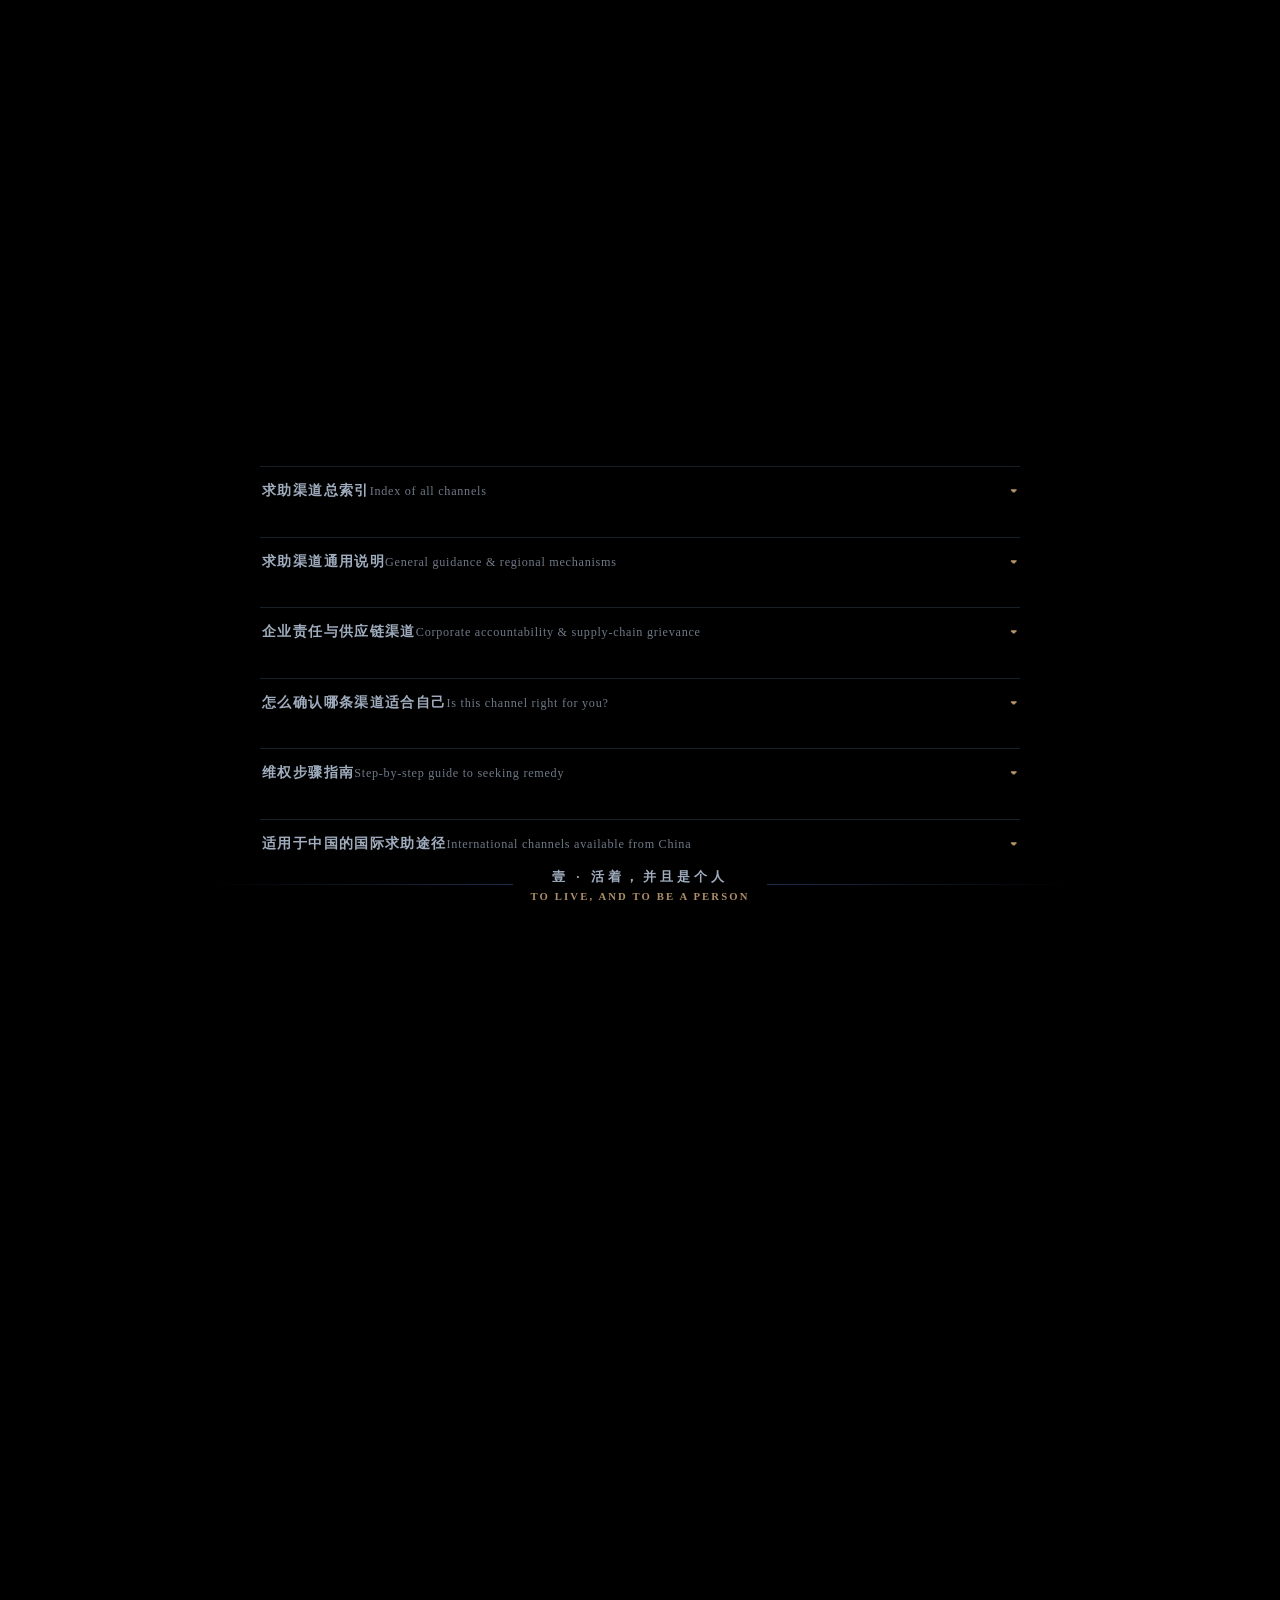
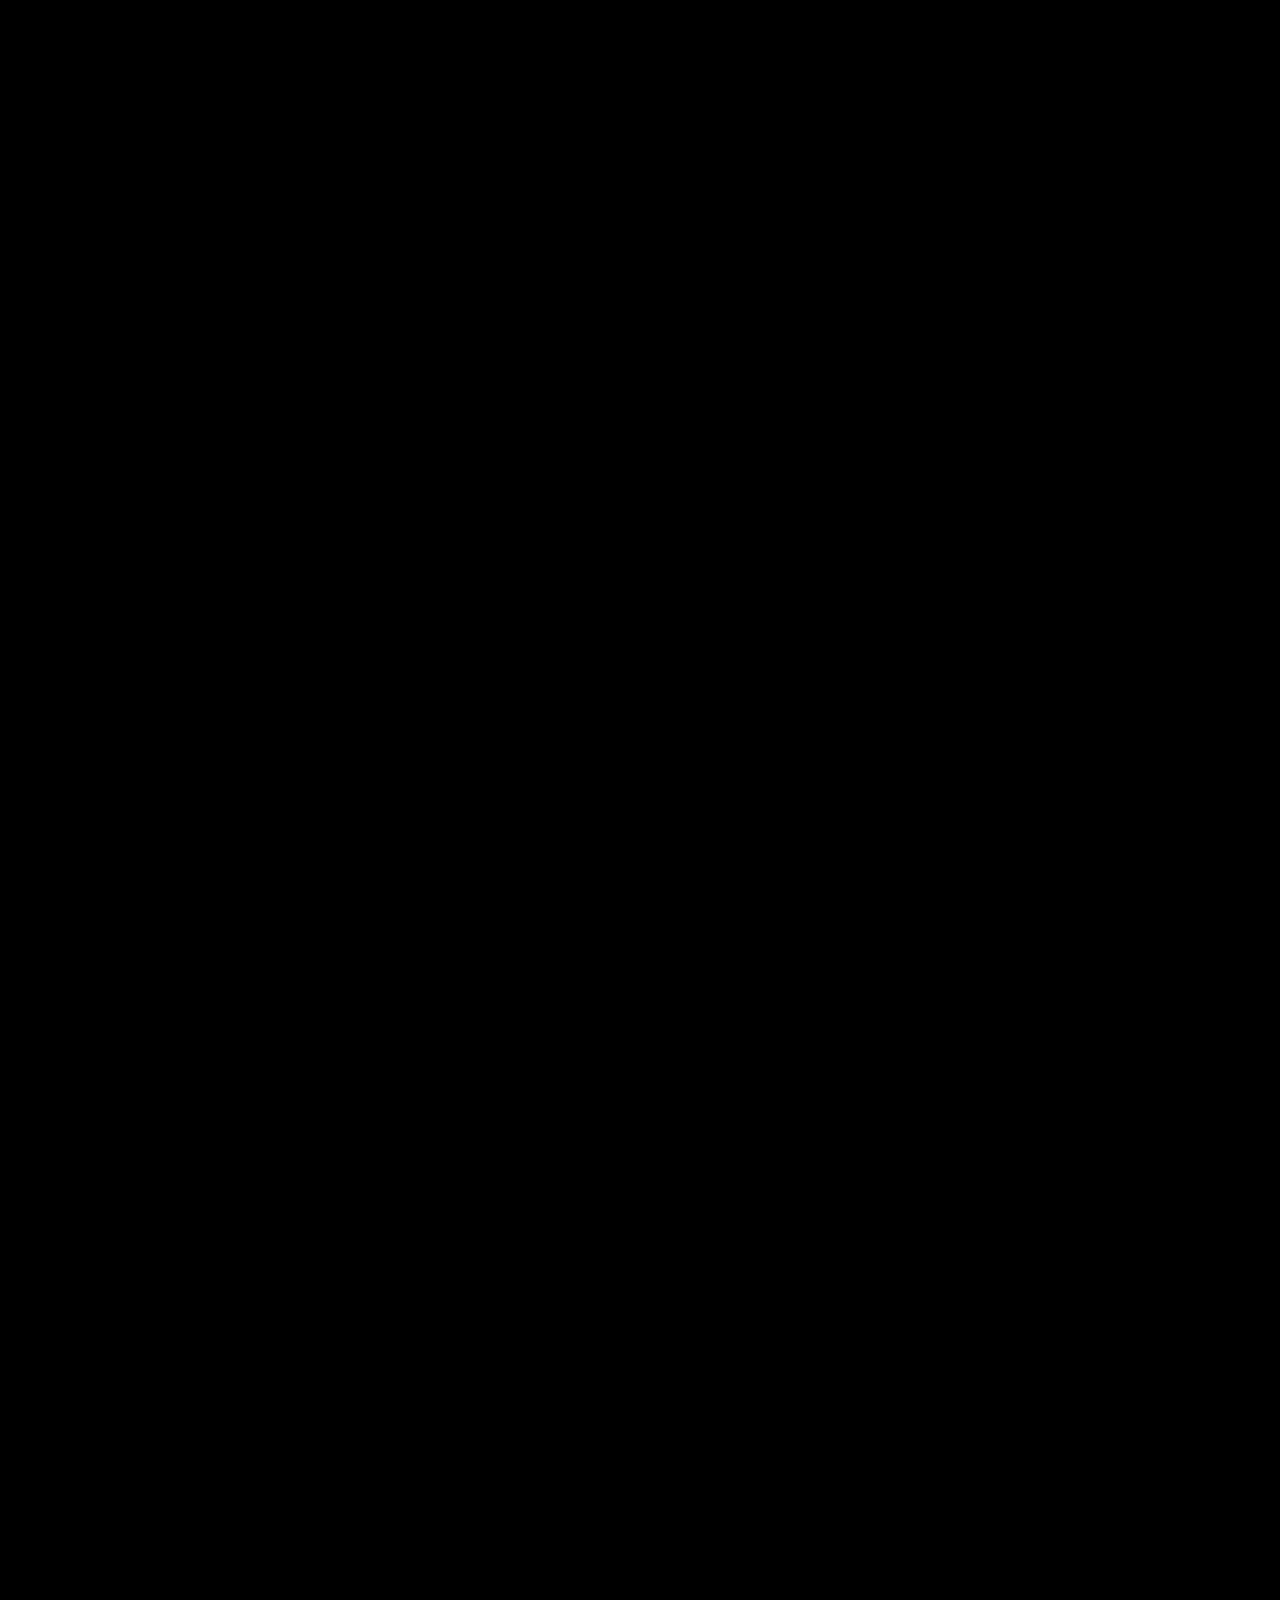
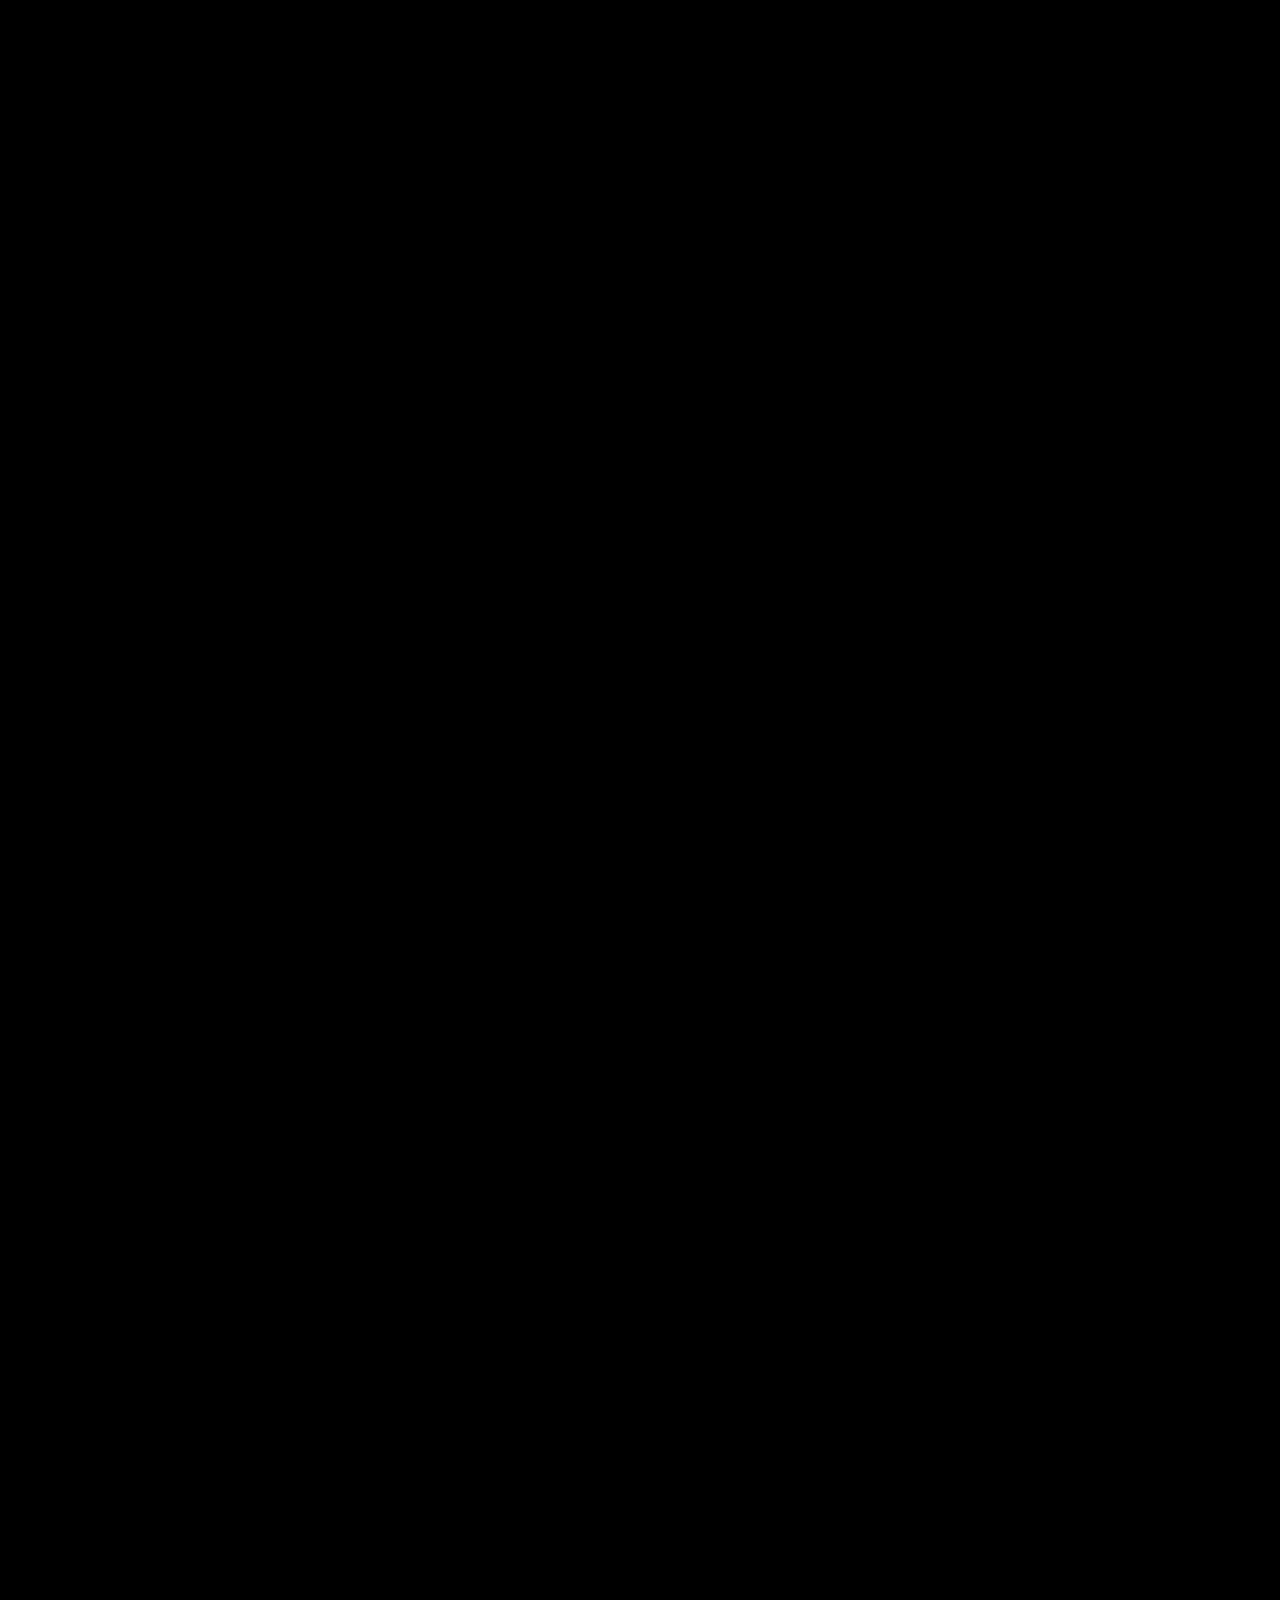
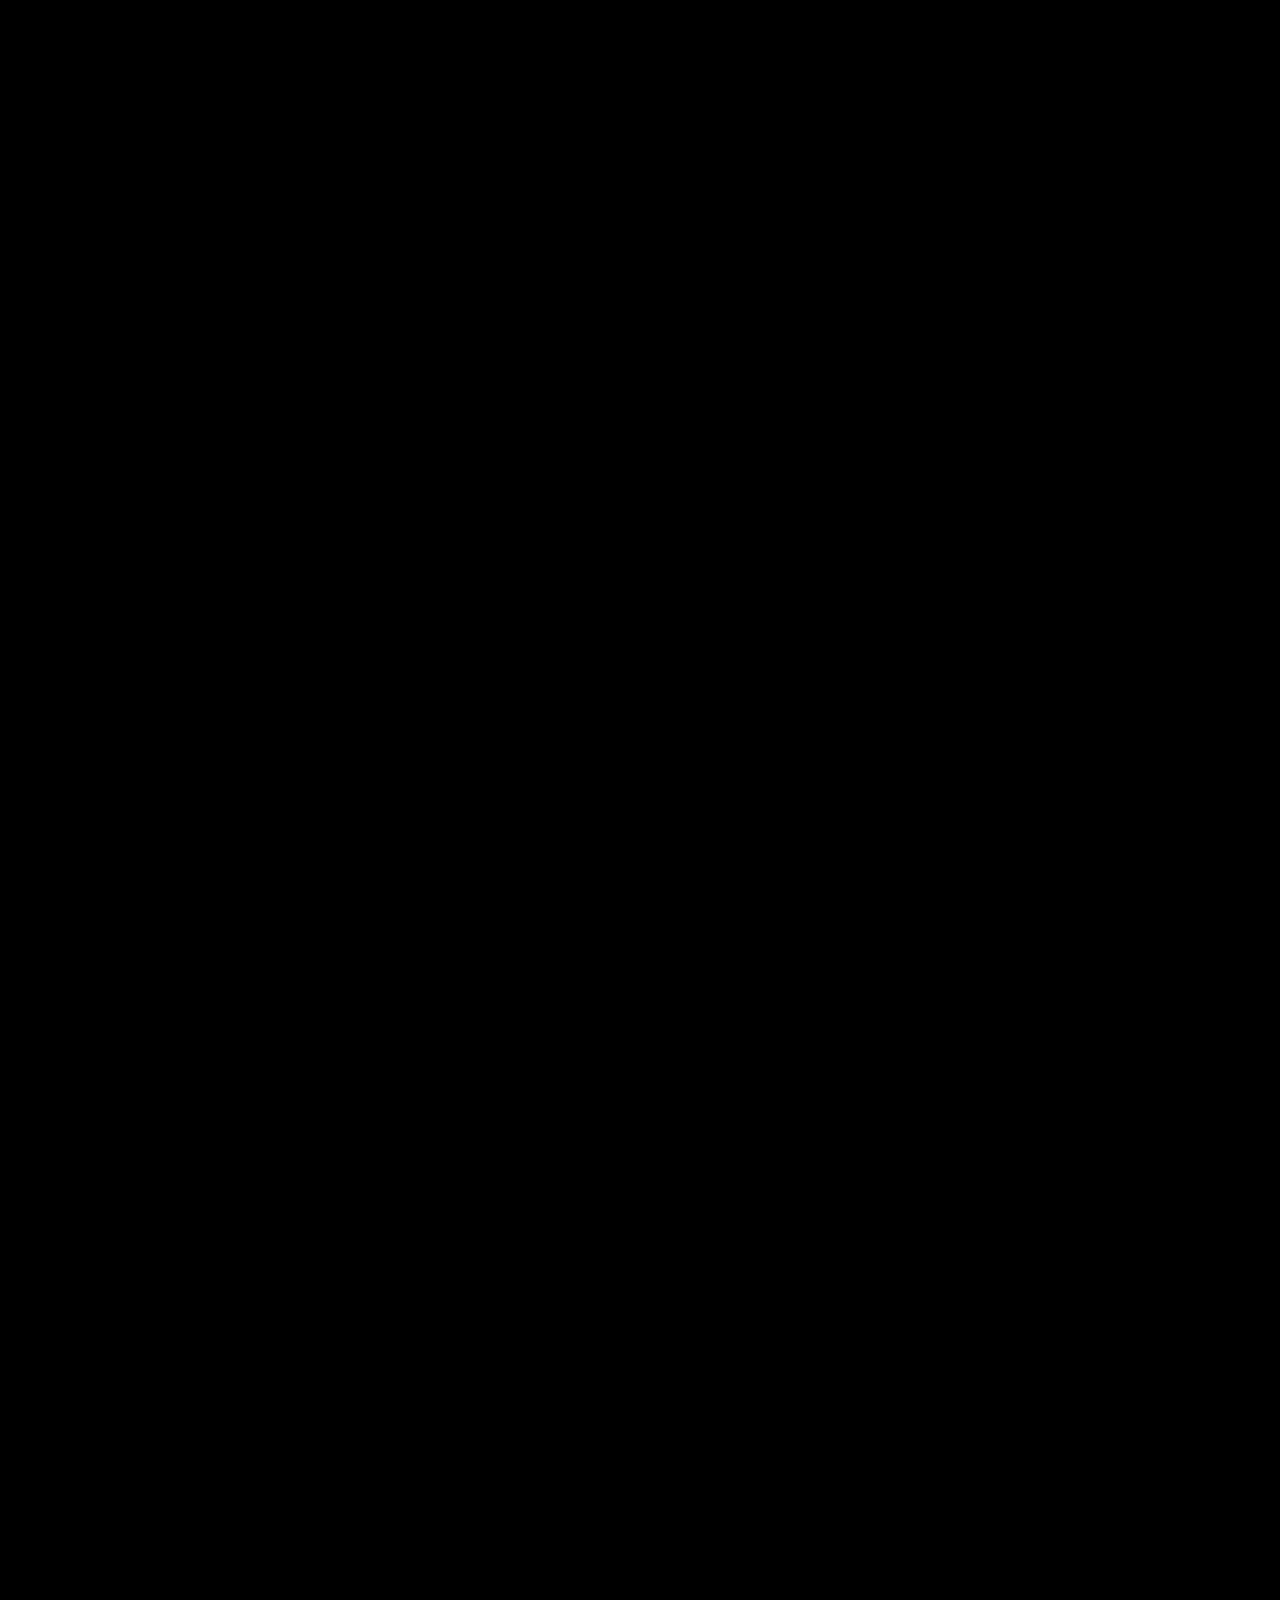
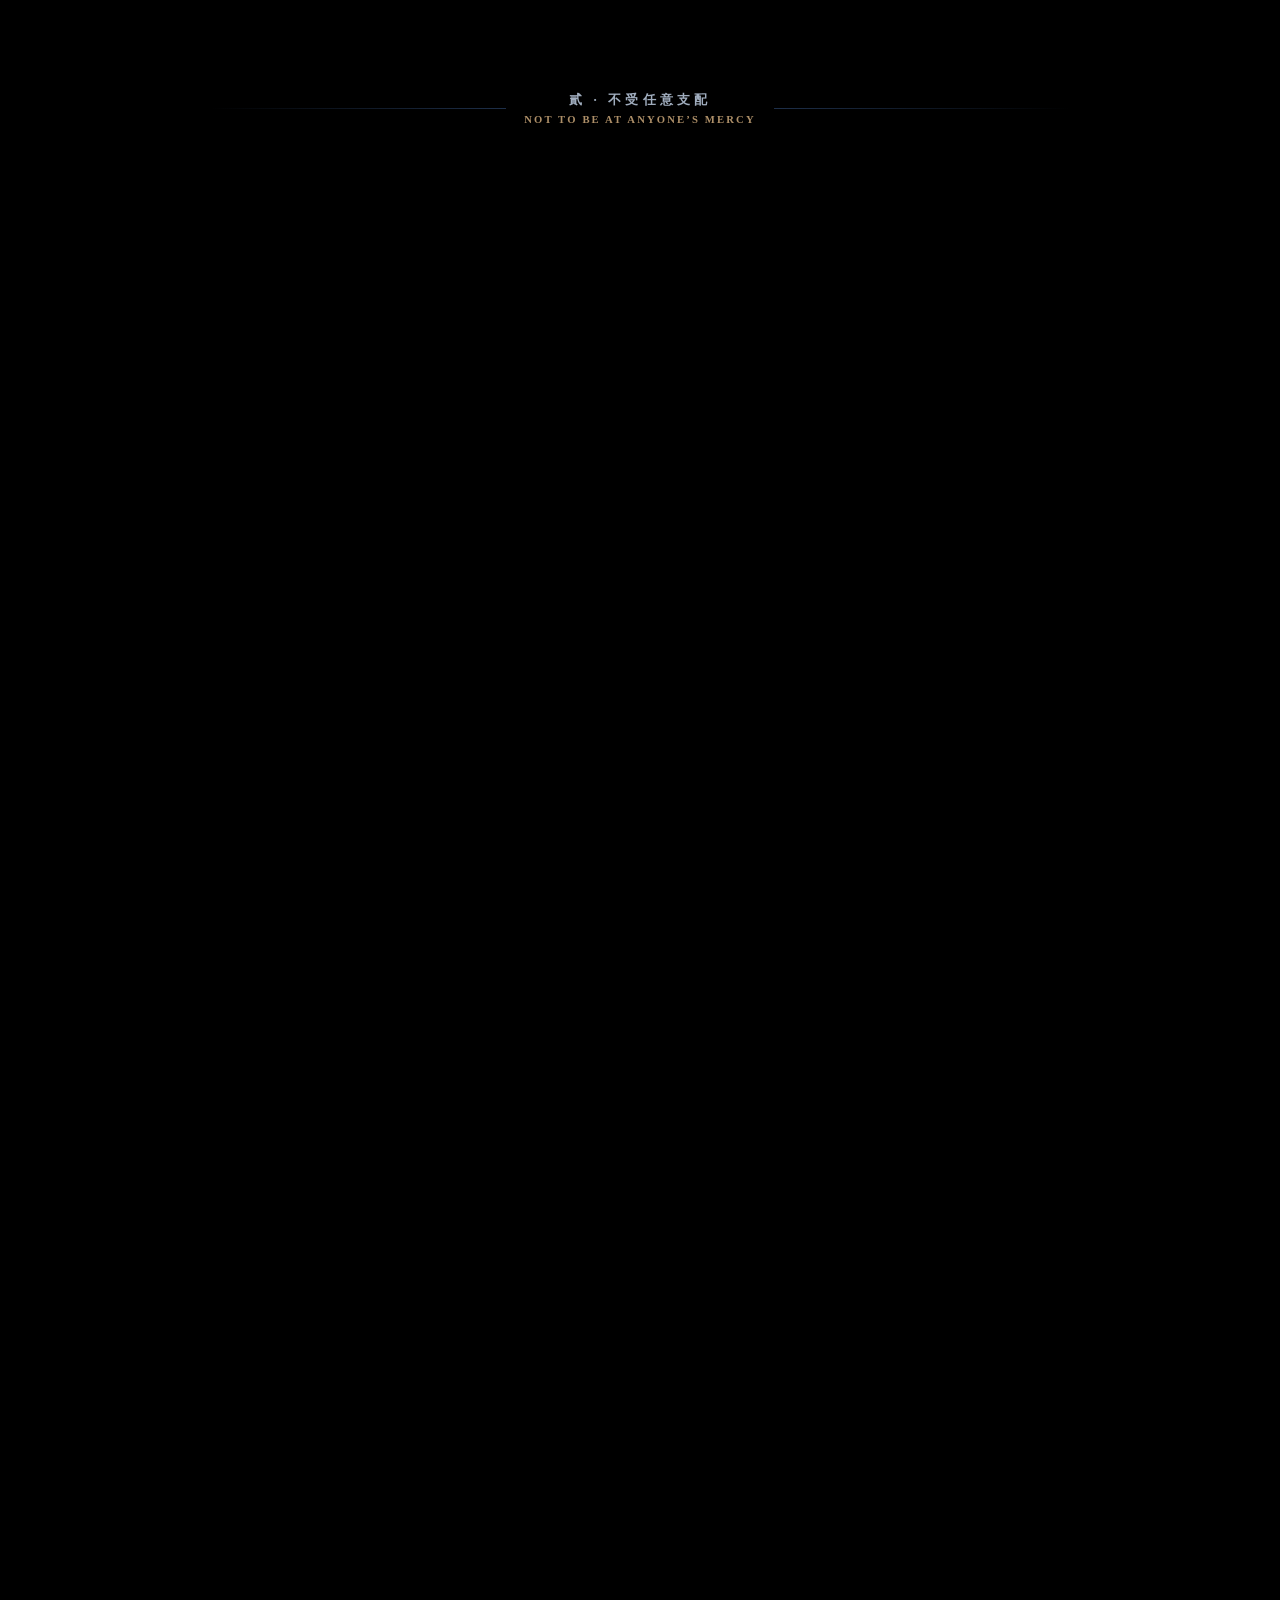
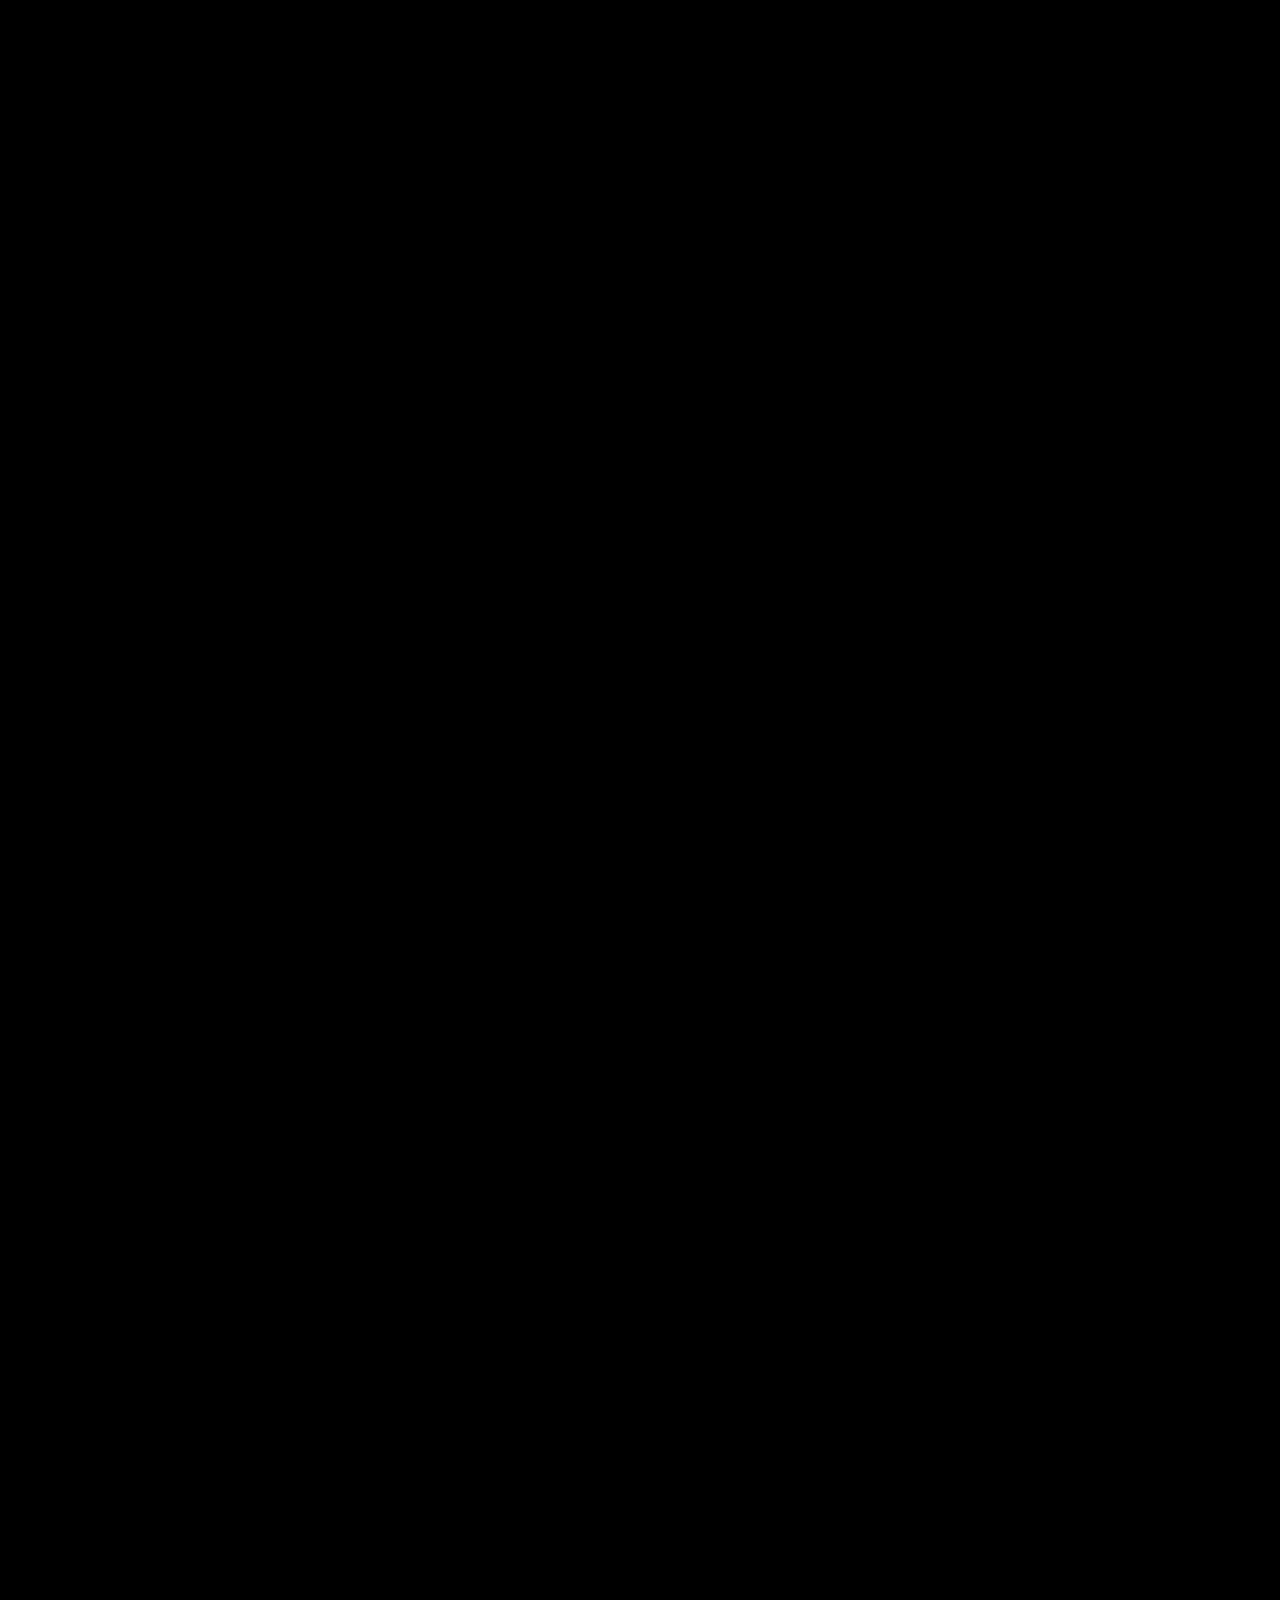
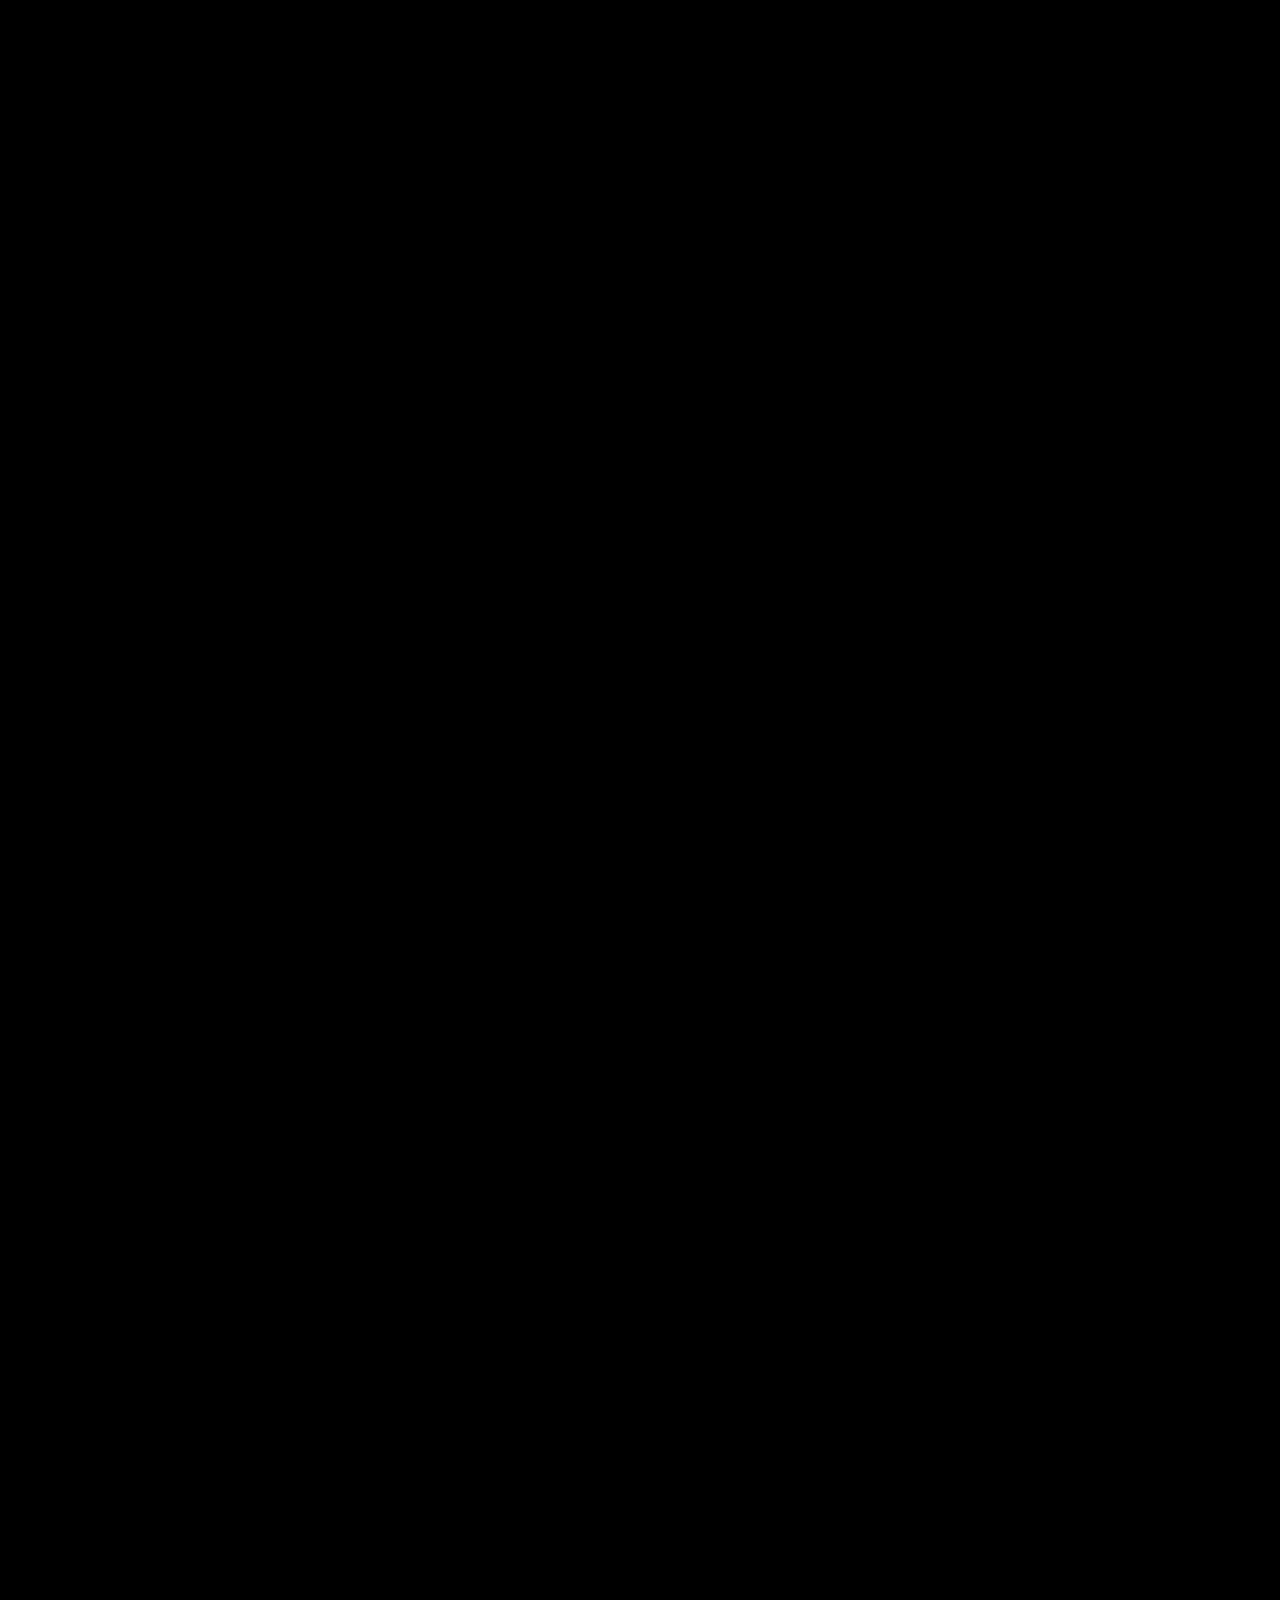
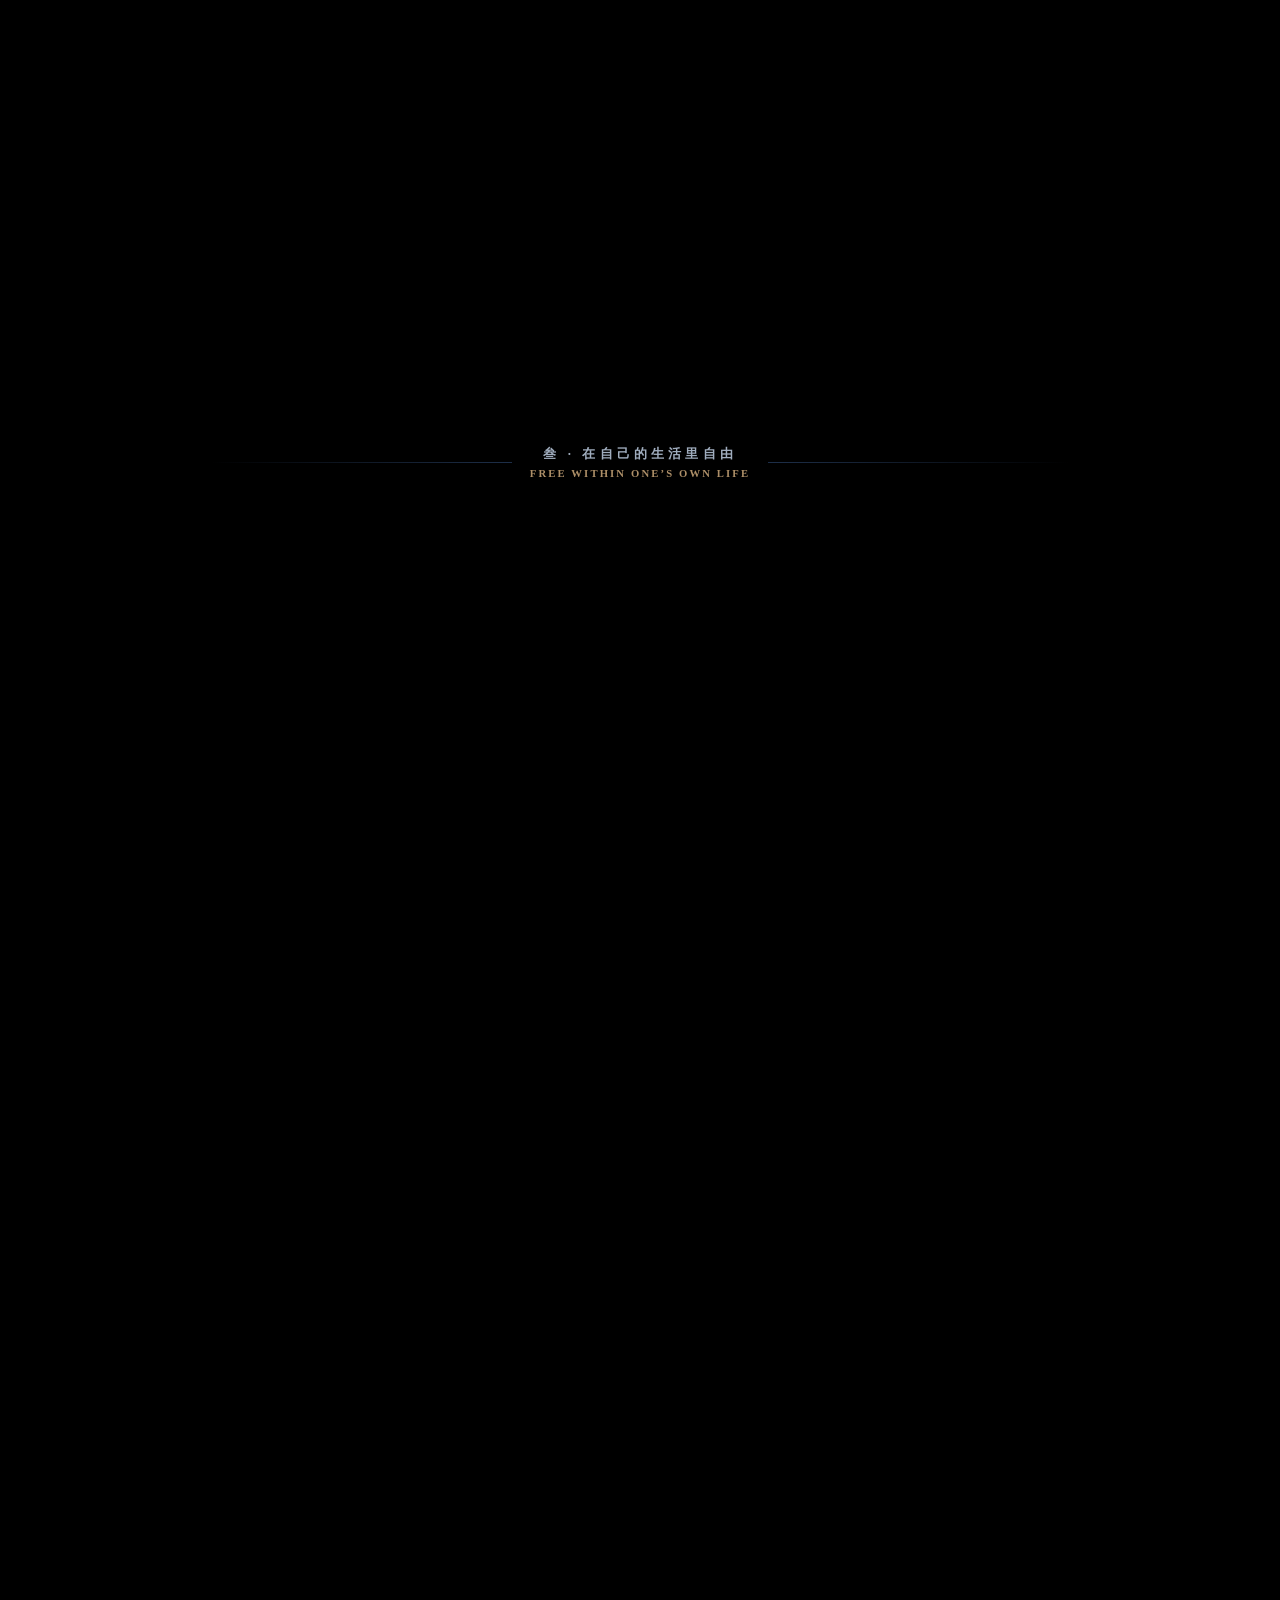
==== commit 94e6ac9a: "求助渠道总索引（按目的/类型/对华可用性）；供应链渠道逐条注明对中国适用、可从中国境内在线提交" ====
--- a/index.html
+++ b/index.html
@@ -1043,6 +1043,15 @@
   }
   .article.jump{animation:jumpGlow 2.2s ease-out 1}
 
+  /* 求助渠道总索引：分组标题 */
+  .idx-group{
+    margin:clamp(16px,2.2vh,22px) 0 clamp(6px,1vh,10px);
+    font-size:clamp(12px,1.02vw,14px);
+    font-weight:800; letter-spacing:.24em;
+    color:var(--gold);
+  }
+  .idx-group:first-of-type{margin-top:0}
+
   /* 自查清单：有序列表样式 */
   .h-check{margin:0 0 clamp(12px,1.6vh,16px); padding-left:1.4em}
   .h-check li{
@@ -1194,10 +1203,12 @@
     details.help-check .help-body{display:block !important}
     details.help-guide .help-body{display:block !important}
     details.help-china .help-body{display:block !important}
+    details.help-index .help-body{display:block !important}
     details.help-supply>summary{display:none !important}
     details.help-check>summary{display:none !important}
     details.help-guide>summary{display:none !important}
     details.help-china>summary{display:none !important}
+    details.help-index>summary{display:none !important}
     details.help .help-body{display:block !important}
     details.help>summary{display:none !important}
     .src-body{padding:0}
@@ -1270,7 +1281,50 @@
           </div>
         </div>
 
-        <details class="help help-general" id="helpGeneral">
+        <details class="help help-index" id="helpIndex">
+  <summary>
+    <span class="cap">求助渠道总索引<span class="en">Index of all channels</span></span>
+    <span class="chev" aria-hidden="true">▾</span>
+  </summary>
+  <div class="help-body">
+    <p class="src-note">先把本页所有渠道归总。带 <span class="h-kind">对中国可用</span> 标记的，从中国境内就能直接使用（在线提交即可，不需要人在国外）；带 <span class="h-kind">须批准</span> 的，个人来文对中国不可用。</p>
+
+    <p class="idx-group">按目的找</p>
+    <ul class="h-list">
+      <li class="h-item"><span class="h-name"><b>要补发工资与赔偿</b></span><span class="h-scope">国内：12333 劳动保障监察、<b>劳动争议仲裁</b>（时效一年）、法院。</span></li>
+      <li class="h-item"><span class="h-name"><b>要公司被调查、整改</b></span><span class="h-scope">国内：12333、12350 安全生产举报；供应链内德企：<a href="https://www.bafa.de/EN/Supply_Chain_Act/Submit_Complaint/submit_complaint_node.html" target="_blank" rel="noopener noreferrer">BAFA 供应链投诉</a>（对中国可用，可匿名）。</span></li>
+      <li class="h-item"><span class="h-name"><b>要一个记录、把事情摆到台面</b></span><span class="h-scope"><a href="https://spsubmission.ohchr.org/" target="_blank" rel="noopener noreferrer">联合国特别程序</a>（对中国可用，任何个人可提）、买家举报系统、媒体。</span></li>
+      <li class="h-item"><span class="h-name"><b>要调解、双方谈</b></span><span class="h-scope"><a href="https://www.oecd.org/en/networks/national-contact-points-for-responsible-business-conduct/database.html" target="_blank" rel="noopener noreferrer">OECD 国家联络点</a>（对中国可用）、全球工会。</span></li>
+      <li class="h-item"><span class="h-name"><b>要庇护 / 难民保护</b></span><span class="h-scope"><a href="https://help.unhcr.org/" target="_blank" rel="noopener noreferrer">联合国难民署求助站</a>。</span></li>
+      <li class="h-item"><span class="h-name"><b>被拘者探视 / 失踪人员</b></span><span class="h-scope"><a href="https://www.icrc.org/en/contact" target="_blank" rel="noopener noreferrer">红十字国际委员会</a>（人道求助）。</span></li>
+    </ul>
+
+    <p class="idx-group">按侵权类型找</p>
+    <ul class="h-list">
+      <li class="h-item"><span class="h-name"><b>欠薪、强制加班</b></span><span class="h-scope">12333、仲裁；供应链内 → BAFA / 买家举报系统（对中国可用）。</span></li>
+      <li class="h-item"><span class="h-name"><b>强迫劳动、人口贩运</b></span><span class="h-scope">ILO、IOM、BAFA、买家系统。</span></li>
+      <li class="h-item"><span class="h-name"><b>歧视（种族 / 性别 / 残疾）</b></span><span class="h-scope">国内：12338 妇联、仲裁；国际：特别程序（对中国可用）。条约机构个人来文对中国不可用。</span></li>
+      <li class="h-item"><span class="h-name"><b>酷刑、任意拘押、强迫失踪</b></span><span class="h-scope">特别程序（对中国可用）、ICRC 人道求助；强迫失踪委员会紧急行动（须该国已加入公约）。</span></li>
+      <li class="h-item"><span class="h-name"><b>妇女、儿童权益</b></span><span class="h-scope">国内：12338、12348；国际：UNICEF、UN Women（了解与协助）；个人来文对中国不可用。</span></li>
+      <li class="h-item"><span class="h-name"><b>健康、受教育权</b></span><span class="h-scope">WHO（了解）；<a href="https://www.unesco.org/en/node/66661" target="_blank" rel="noopener noreferrer">UNESCO 受教育权来文</a>（对中国可用，任何个人可提）。</span></li>
+      <li class="h-item"><span class="h-name"><b>结社、工会权利</b></span><span class="h-scope">ILO 结社自由投诉（须经工人组织）、12351 工会热线。</span></li>
+      <li class="h-item"><span class="h-name"><b>外国企业供应链内的侵权</b></span><span class="h-scope">BAFA、OECD 国家联络点、买家举报系统——<b>全部可从中国境内在线提交</b>。</span></li>
+      <li class="h-item"><span class="h-name"><b>亚行 / 世行投资项目</b></span><span class="h-scope">ADB 问责机制、世界银行 CAO（对中国可用）。</span></li>
+    </ul>
+
+    <p class="idx-group">对中国是否可用 · 速查</p>
+    <ul class="h-list">
+      <li class="h-item"><span class="h-name"><b>联合国条约机构个人来文</b></span><span class="h-scope">对中国不可用（未批准任何来文议定书）。</span></li>
+      <li class="h-item"><span class="h-name"><b>联合国特别程序 / 人权理事会来文 / UPR</b></span><span class="h-scope">对中国可用（无批准前提；UPR 经 NGO 参与）。</span></li>
+      <li class="h-item"><span class="h-name"><b>UNESCO 受教育权来文</b></span><span class="h-scope">对中国可用（任何个人可提）。</span></li>
+      <li class="h-item"><span class="h-name"><b>ILO 结社自由投诉</b></span><span class="h-scope">对中国可用（须经工人组织提交）。</span></li>
+      <li class="h-item"><span class="h-name"><b>ADB 问责机制 / 世界银行 CAO</b></span><span class="h-scope">对中国可用（项目相关）。</span></li>
+      <li class="h-item"><span class="h-name"><b>德国 NCP / 买家举报系统 / BAFA</b></span><span class="h-scope">对中国可用（从中国境内在线提交）。</span></li>
+      <li class="h-item"><span class="h-name"><b>地区人权法院（欧洲 / 美洲 / 非洲）</b></span><span class="h-scope">按居住/发生地适用；亚洲无此类法院。</span></li>
+    </ul>
+  </div>
+</details>
+<details class="help help-general" id="helpGeneral">
   <summary>
     <span class="cap">求助渠道通用说明<span class="en">General guidance &amp; regional mechanisms</span></span>
     <span class="chev" aria-hidden="true">▾</span>
@@ -1296,14 +1350,14 @@
     <span class="chev" aria-hidden="true">▾</span>
   </summary>
   <div class="help-body">
-    <p class="src-note">适用于在跨国供应链中工作的人——供应商工厂的工人、实习生、劳务工。若侵权发生在某家外国大企业的供应链里，除了国内渠道，还可以向买家所在国的机制与买家企业的举报系统求助。</p>
+    <p class="src-note">适用于在跨国供应链中工作的人——供应商工厂的工人、实习生、劳务工。若侵权发生在某家外国大企业的供应链里，除了国内渠道，还可以向买家所在国的机制与买家企业的举报系统求助。<b>这些渠道从中国境内就可以直接在线使用——不需要人在国外，多数支持匿名。</b></p>
     <ul class="h-list">
-      <li class="h-item"><span class="h-name"><a href="https://www.bafa.de/EN/Supply_Chain_Act/Submit_Complaint/submit_complaint_node.html" target="_blank" rel="noopener noreferrer">德国联邦经济事务和出口管制局 · 供应链投诉</a><span class="h-en">BAFA · LkSG Complaints Procedure</span><span class="h-kind">供应链</span><span class="h-can">可匿名</span></span><span class="h-scope">任何人（包括外国供应商的工人）都可提交；在线表格可匿名。前提：该外国公司是受约束德国企业（2024 年起德国境内员工 1,000 人以上）的供应商。本人受影响的申请会得到反馈；一般线索由 BAFA 依职权调查。</span></li>
-      <li class="h-item"><span class="h-name"><a href="https://www.oecd.org/en/networks/national-contact-points-for-responsible-business-conduct/database.html" target="_blank" rel="noopener noreferrer">OECD《跨国企业准则》国家联络点数据库</a><span class="h-en">OECD National Contact Points</span><span class="h-kind">供应链</span></span><span class="h-scope">任何利害关系方都可提交「特定实例」（<a href="https://mneguidelines.oecd.org/specificinstances.htm" target="_blank" rel="noopener noreferrer">程序说明</a>）；联络点做调解与斡旋，非裁决、结果无约束力，不要求先穷尽内部渠道。各国联络点名单以数据库为准。</span></li>
+      <li class="h-item"><span class="h-name"><a href="https://www.bafa.de/EN/Supply_Chain_Act/Submit_Complaint/submit_complaint_node.html" target="_blank" rel="noopener noreferrer">德国联邦经济事务和出口管制局 · 供应链投诉</a><span class="h-en">BAFA · LkSG Complaints Procedure</span><span class="h-kind">供应链</span><span class="h-can">可匿名</span></span><span class="h-scope">任何人（包括外国供应商的工人）都可提交；在线表格可匿名。<b>对中国适用：从中国境内可直接在线提交，不需要人在国外。</b>前提：该外国公司是受约束德国企业（2024 年起德国境内员工 1,000 人以上）的供应商。本人受影响的申请会得到反馈；一般线索由 BAFA 依职权调查。</span></li>
+      <li class="h-item"><span class="h-name"><a href="https://www.oecd.org/en/networks/national-contact-points-for-responsible-business-conduct/database.html" target="_blank" rel="noopener noreferrer">OECD《跨国企业准则》国家联络点数据库</a><span class="h-en">OECD National Contact Points</span><span class="h-kind">供应链</span></span><span class="h-scope">任何利害关系方都可提交「特定实例」（<a href="https://mneguidelines.oecd.org/specificinstances.htm" target="_blank" rel="noopener noreferrer">程序说明</a>）；联络点做调解与斡旋，非裁决、结果无约束力，不要求先穷尽内部渠道。<b>对中国适用：可向相关国家的联络点从中国境内在线提交。</b>各国联络点名单以数据库为准。</span></li>
       <li class="h-item"><span class="h-name"><a href="https://commission.europa.eu/topics/human-rights/your-fundamental-rights-eu/protection-whistleblowers_en" target="_blank" rel="noopener noreferrer">欧盟举报人保护</a><span class="h-en">EU Whistleblower Protection</span><span class="h-kind">供应链</span></span><span class="h-scope">指令保护以「举报人与欧盟实体存在工作相关联系」为前提（条文：<a href="https://eur-lex.europa.eu/legal-content/EN/TXT/?uri=CELEX:32019L1937" target="_blank" rel="noopener noreferrer">2019/1937</a>）；中国供应商工人通常不属其直接保护范围，正确路径是买家企业的投诉渠道——德国《供应链尽职调查法》第 8 条要求企业投诉程序对供应链人士开放。</span></li>
-      <li class="h-item"><span class="h-name"><a href="https://www.volkswagen-group.com/en/our-whistleblower-system-16041.html" target="_blank" rel="noopener noreferrer">大众集团 · 举报系统</a><span class="h-en">Volkswagen Group Complaints Procedure</span><span class="h-kind">买家渠道</span></span><span class="h-scope">德国车企多设有面向供应链的官方举报/申诉机制（可匿名），受理供应商工厂内的人权与劳工问题。</span></li>
-      <li class="h-item"><span class="h-name"><a href="https://bmwgroup.speakup.report/main" target="_blank" rel="noopener noreferrer">宝马集团 · 举报渠道</a><span class="h-en">BMW Group SpeakUP</span><span class="h-kind">买家渠道</span></span><span class="h-scope">宝马集团官方举报系统（自其合规页提取的官方链接）。</span></li>
-      <li class="h-item"><span class="h-name"><a href="https://group.mercedes-benz.com/bpo/en/" target="_blank" rel="noopener noreferrer">梅赛德斯-奔驰集团 · 商业实践办公室</a><span class="h-en">Mercedes-Benz Group BPO</span><span class="h-kind">买家渠道</span></span><span class="h-scope">处理供应链相关举报的官方渠道。这类企业举报系统一般受理员工、业务伙伴与第三方举报，多数支持匿名；供应链工人的法律依据是德国《供应链尽职调查法》第 8 条。</span></li>
+      <li class="h-item"><span class="h-name"><a href="https://www.volkswagen-group.com/en/our-whistleblower-system-16041.html" target="_blank" rel="noopener noreferrer">大众集团 · 举报系统</a><span class="h-en">Volkswagen Group Complaints Procedure</span><span class="h-kind">买家渠道</span></span><span class="h-scope">德国车企多设有面向供应链的官方举报/申诉机制（可匿名），受理供应商工厂内的人权与劳工问题。<b>对中国适用：供应商工厂的工人可从中国境内直接在线提交。</b></span></li>
+      <li class="h-item"><span class="h-name"><a href="https://bmwgroup.speakup.report/main" target="_blank" rel="noopener noreferrer">宝马集团 · 举报渠道</a><span class="h-en">BMW Group SpeakUP</span><span class="h-kind">买家渠道</span></span><span class="h-scope">宝马集团官方举报系统（自其合规页提取的官方链接）。<b>对中国适用：可从中国境内在线提交。</b></span></li>
+      <li class="h-item"><span class="h-name"><a href="https://group.mercedes-benz.com/bpo/en/" target="_blank" rel="noopener noreferrer">梅赛德斯-奔驰集团 · 商业实践办公室</a><span class="h-en">Mercedes-Benz Group BPO</span><span class="h-kind">买家渠道</span></span><span class="h-scope">处理供应链相关举报的官方渠道。这类企业举报系统一般受理员工、业务伙伴与第三方举报，多数支持匿名；供应链工人的法律依据是德国《供应链尽职调查法》第 8 条。<b>对中国适用：可从中国境内在线提交。</b></span></li>
       <li class="h-item"><span class="h-name"><a href="https://www.mohrss.gov.cn/" target="_blank" rel="noopener noreferrer">人力资源和社会保障部 · 12333</a><span class="h-en">MOHRSS China · 12333</span><span class="h-kind">国内一线</span><span class="h-can">先尝试</span></span><span class="h-scope">欠薪、强制加班等劳动争议应先走国内渠道：12333 热线、劳动保障监察投诉、劳动仲裁。</span></li>
     </ul>
     <p class="h-note">匿名示例：一家汽车零部件供应商的实习生遇到欠薪和强制加班，可以按顺序尝试——① 国内：拨打 12333 或向人社部门劳动保障监察投诉、申请劳动仲裁；② 供应链：若产品供应给受德国《供应链尽职调查法》约束的车企，向德国联邦经济事务和出口管制局（BAFA）提交供应链投诉，任何人可提、可匿名；③ 买家渠道：通过该车企官网的举报系统提交；④ 跨国准则：向 OECD 国家联络点提交「特定实例」寻求调解。走 ②③④ 之前，先把合同、考勤、工资记录、聊天记录整理并备份。</p>
@@ -1342,7 +1396,7 @@
       <li><b>把证据留全、备份。</b>劳动合同、录用通知、考勤与打卡记录、工资条和银行流水、工作群聊天记录、邮件、录音录像（注意本地法律对录音的要求）、能作证的同事。全部复制到公司拿不到的地方：个人邮箱、云盘、可信亲友。</li>
       <li><b>先走内部渠道并留痕。</b>向 HR 或主管书面提出，保存往来记录；有工会的找工会；公司有举报系统的先用。许多国际机制要求先内部申诉，或书面说明为何不可行——先做这一步，后面处处顺。</li>
       <li><b>国内渠道（中国，一般最快）。</b>① 12333 人力资源社会保障服务热线：欠薪、强制加班、社保等劳动保障监察投诉；② 劳动争议仲裁：要赔偿走这条，注意申请仲裁的时效是知道权利被侵害之日起一年；③ 12348 法律援助咨询热线：经济困难可申请免费法律援助；④ 12351 职工维权热线（工会）；⑤ 12338 妇女维权热线（妇联）；⑥ 12345 政务服务便民热线（转办）；⑦ 12350 安全生产举报投诉电话。欠薪另可留意「全国根治欠薪线索反映平台」。</li>
-      <li><b>国际渠道（何时才用）。</b>侵权发生在外国大企业的供应链里（见上方「企业责任与供应链渠道」）；涉及强迫劳动、人口贩运；或国内渠道确实无效、不敢用——再考虑联合国特别程序、UNESCO 来文程序、亚洲开发银行/世界银行问责机制等（见「适用于中国的国际求助途径」）。</li>
+      <li><b>国际渠道（何时才用）。</b>侵权发生在外国大企业的供应链里（见上方「企业责任与供应链渠道」）；涉及强迫劳动、人口贩运；或国内渠道确实无效、不敢用——再考虑联合国特别程序、UNESCO 来文程序、亚洲开发银行/世界银行问责机制等（见「适用于中国的国际求助途径」）。注意：国际渠道不意味着要出国——绝大多数从国内就能在线提交。</li>
       <li><b>提交写清楚五件事。</b>时间、地点、经过（一次说清一件事）；证据清单（编号）；明确诉求；是否要求保密/匿名；你的联系方式。短比长好，事实比形容词好。</li>
       <li><b>保护自己。</b>优先选择支持匿名的渠道；提交前评估报复风险；保留全部证据副本；必要时先咨询律师、工会或可信的劳工组织再行动。</li>
     </ol>
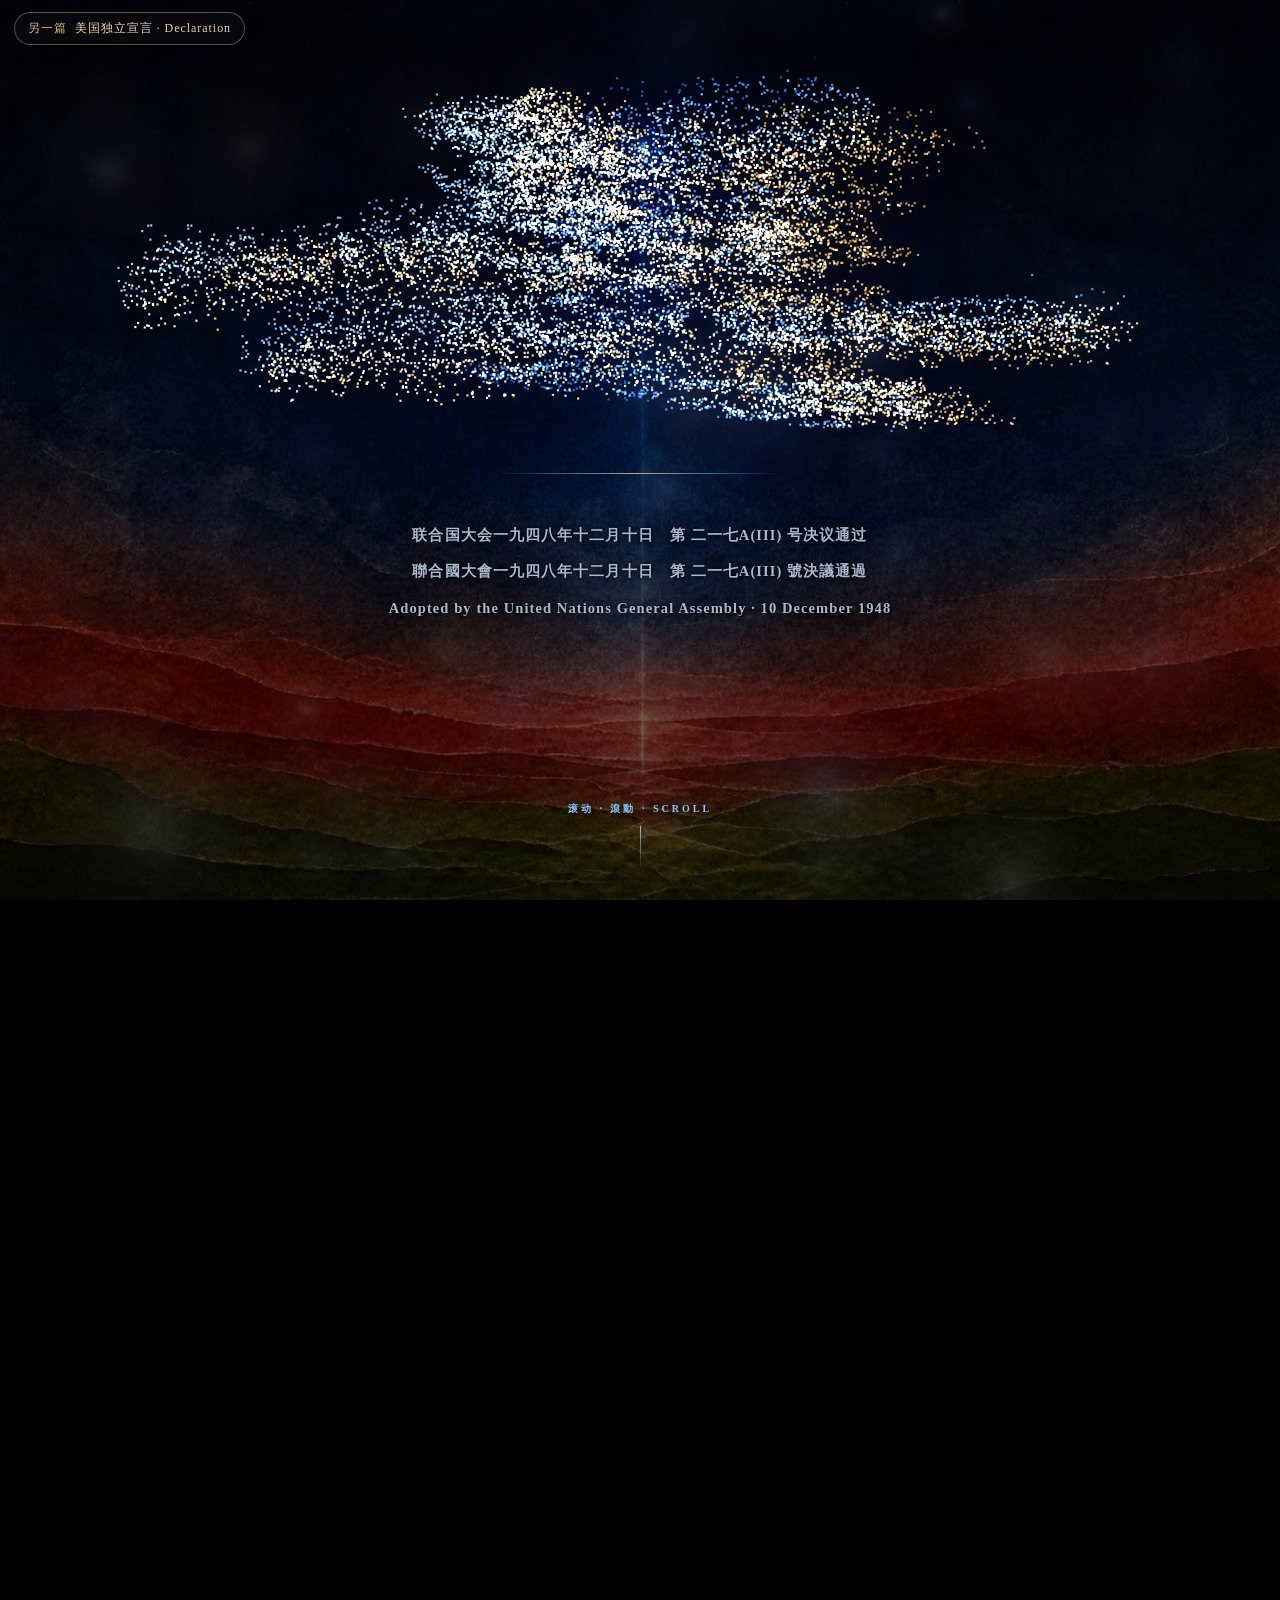
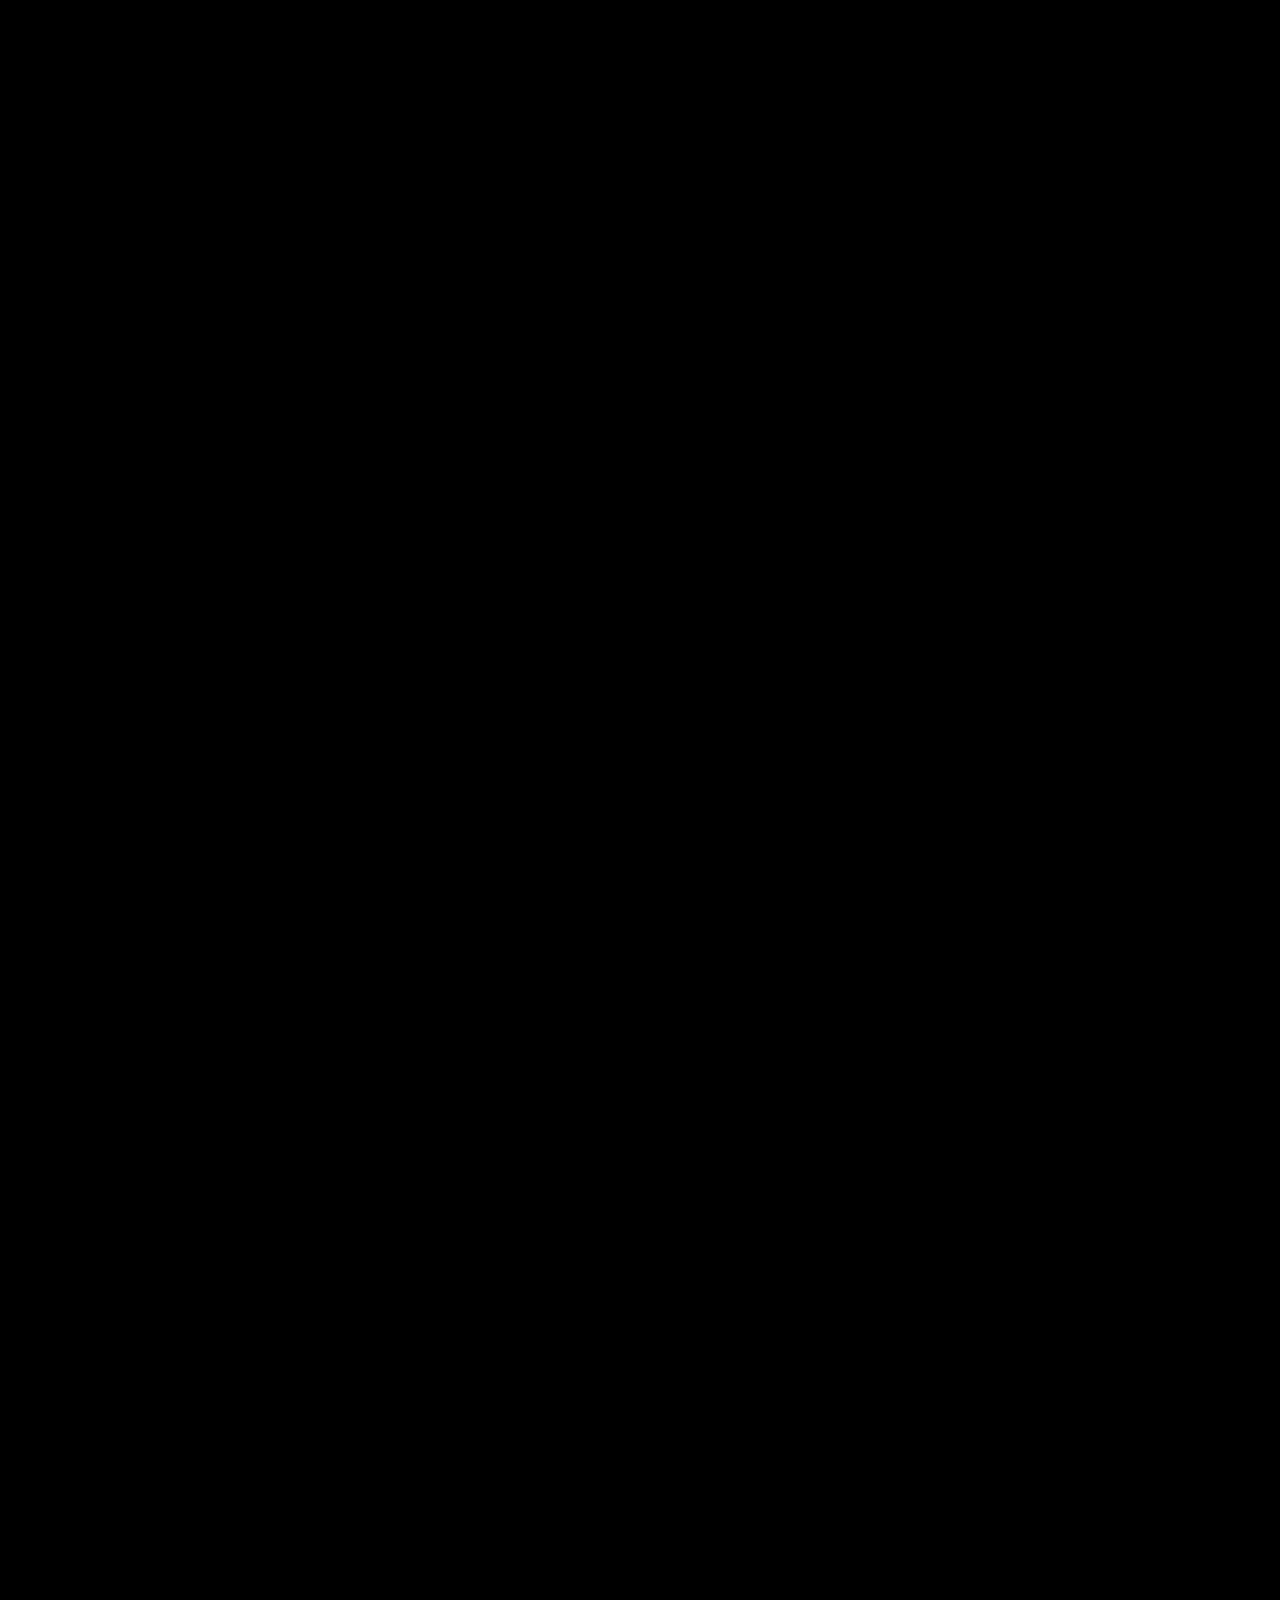
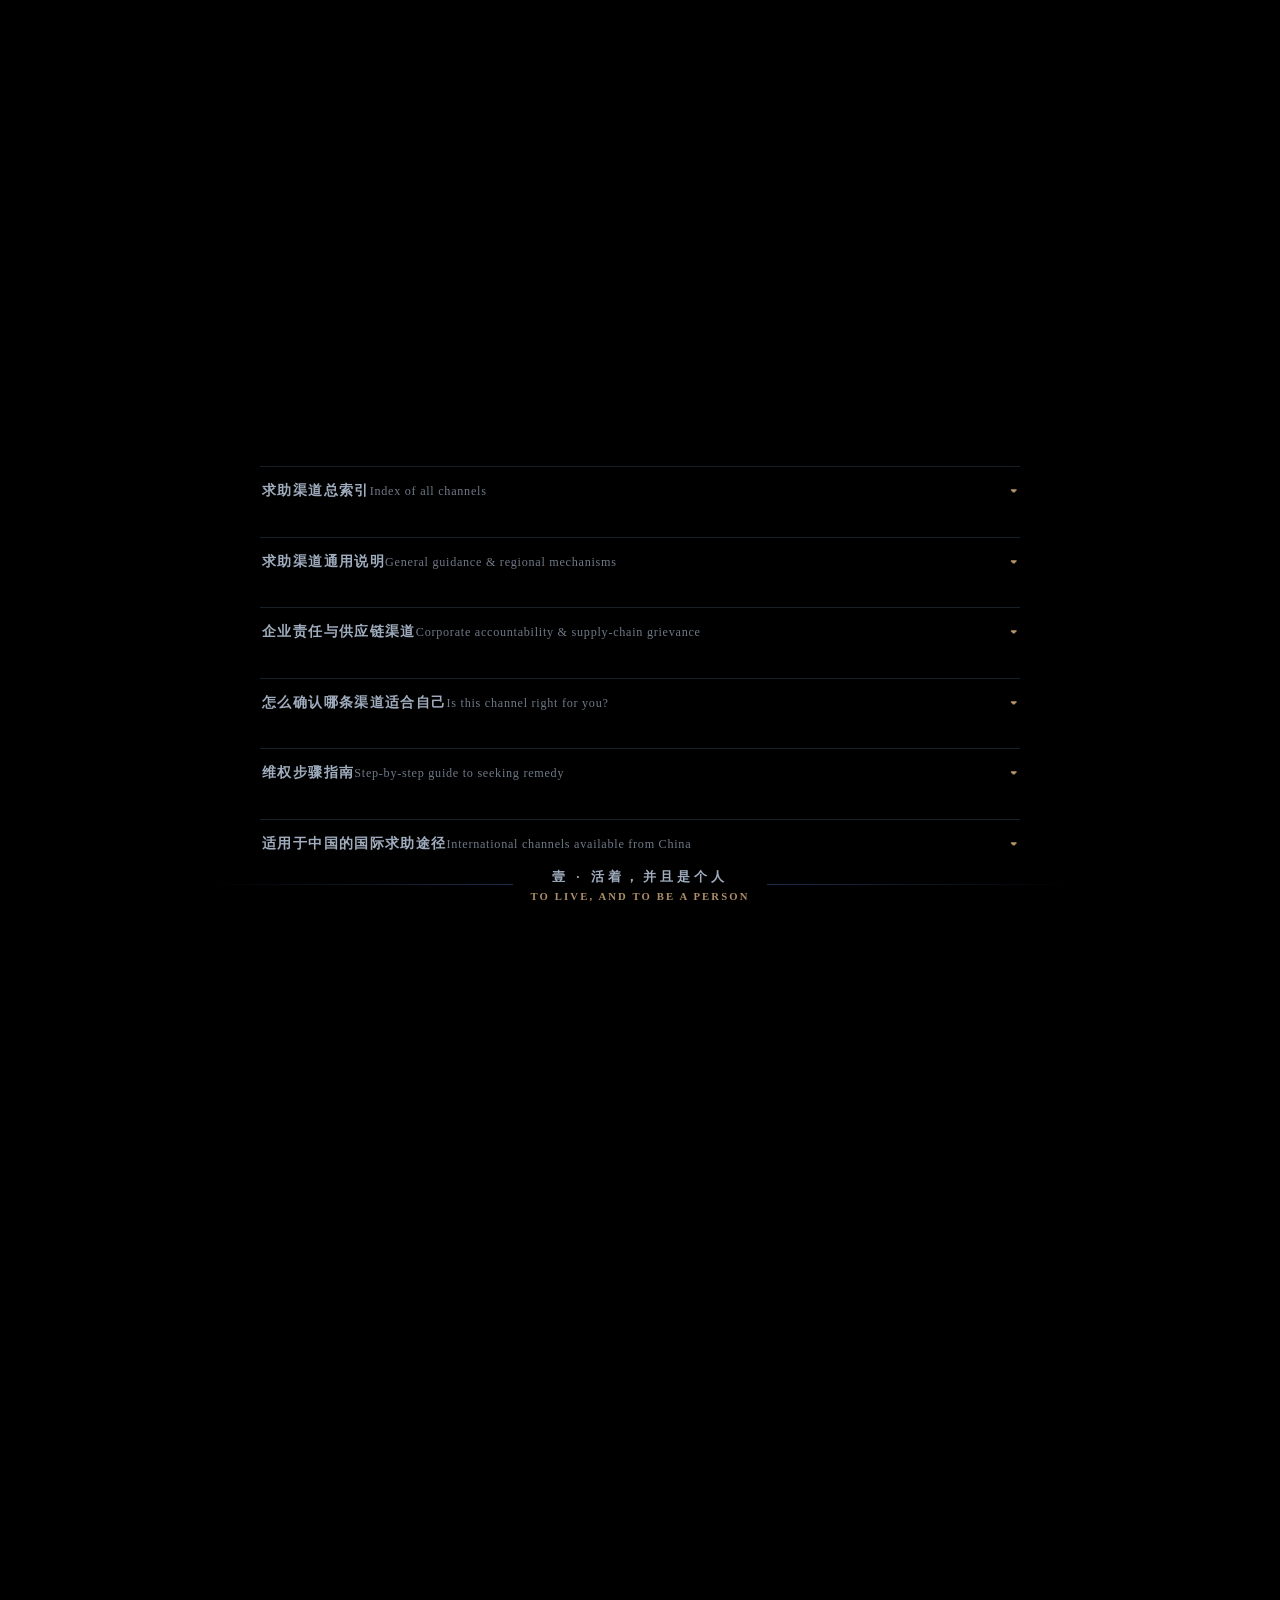
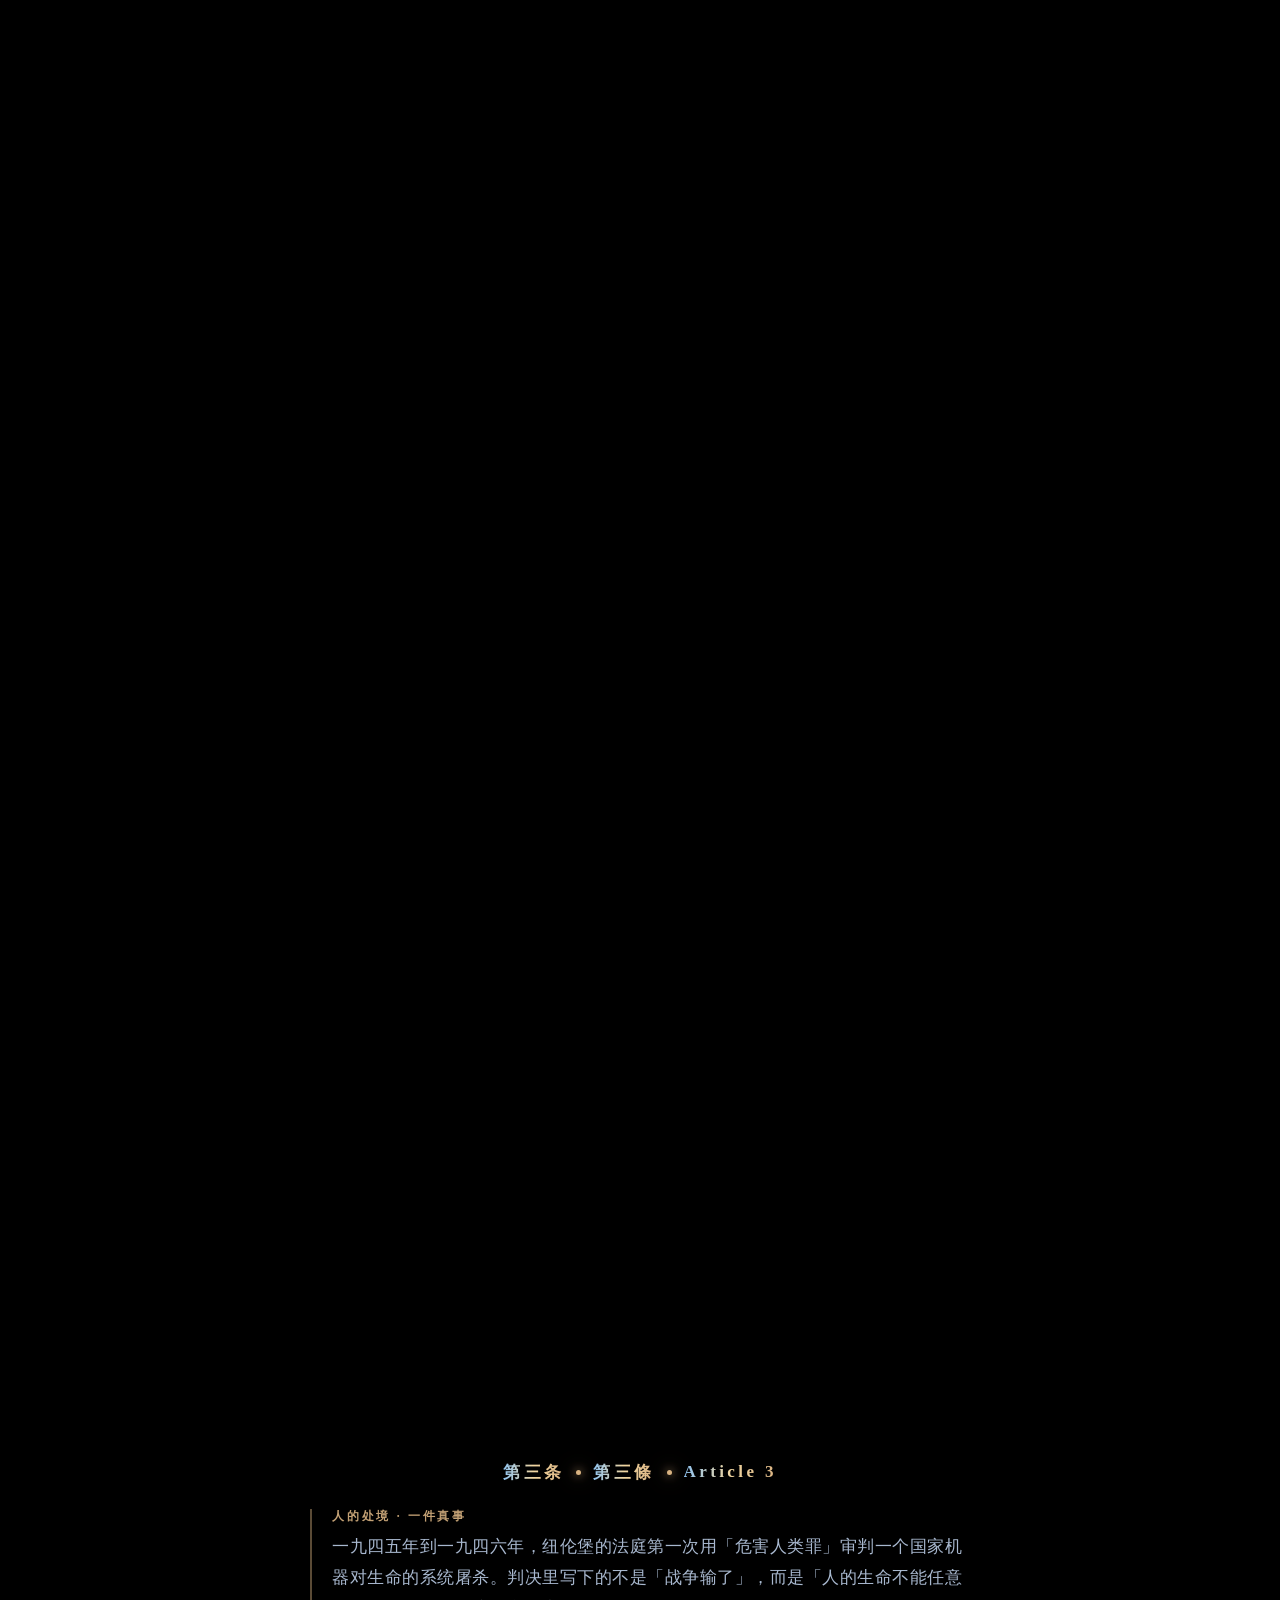
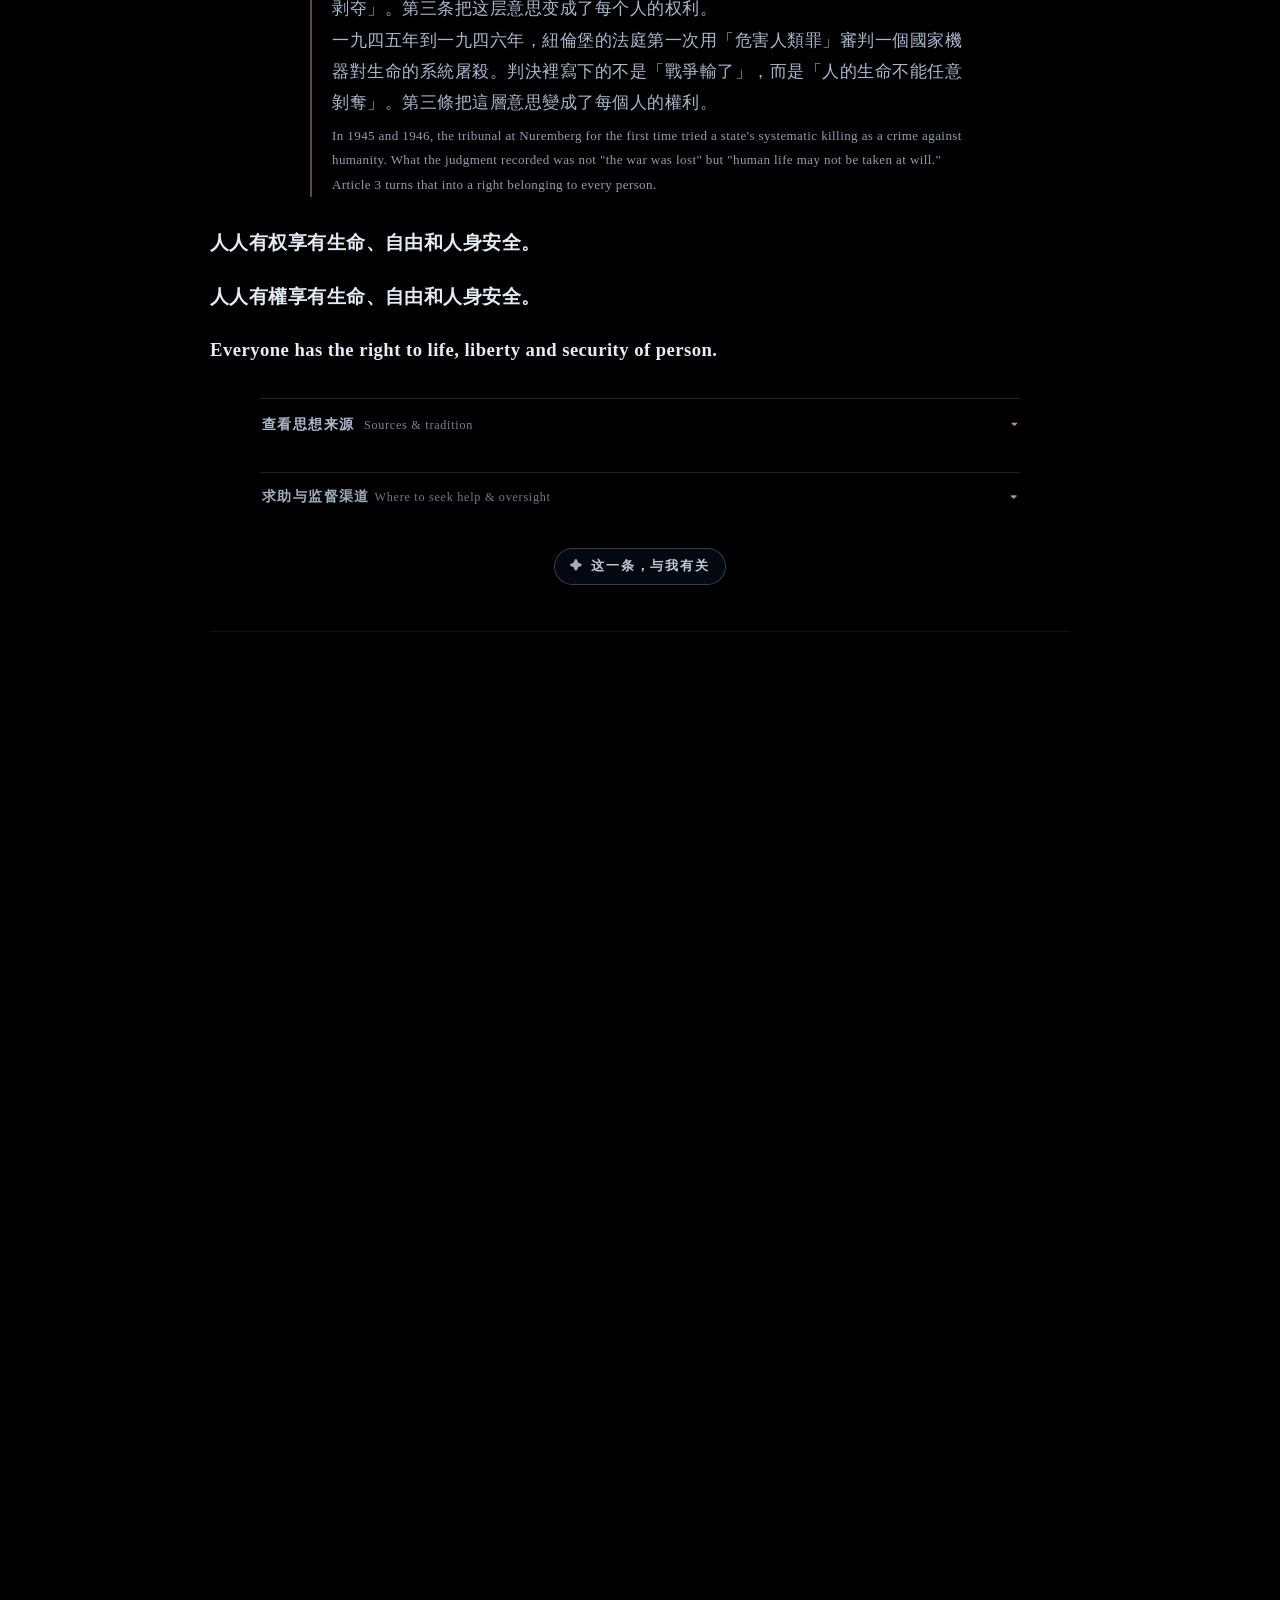
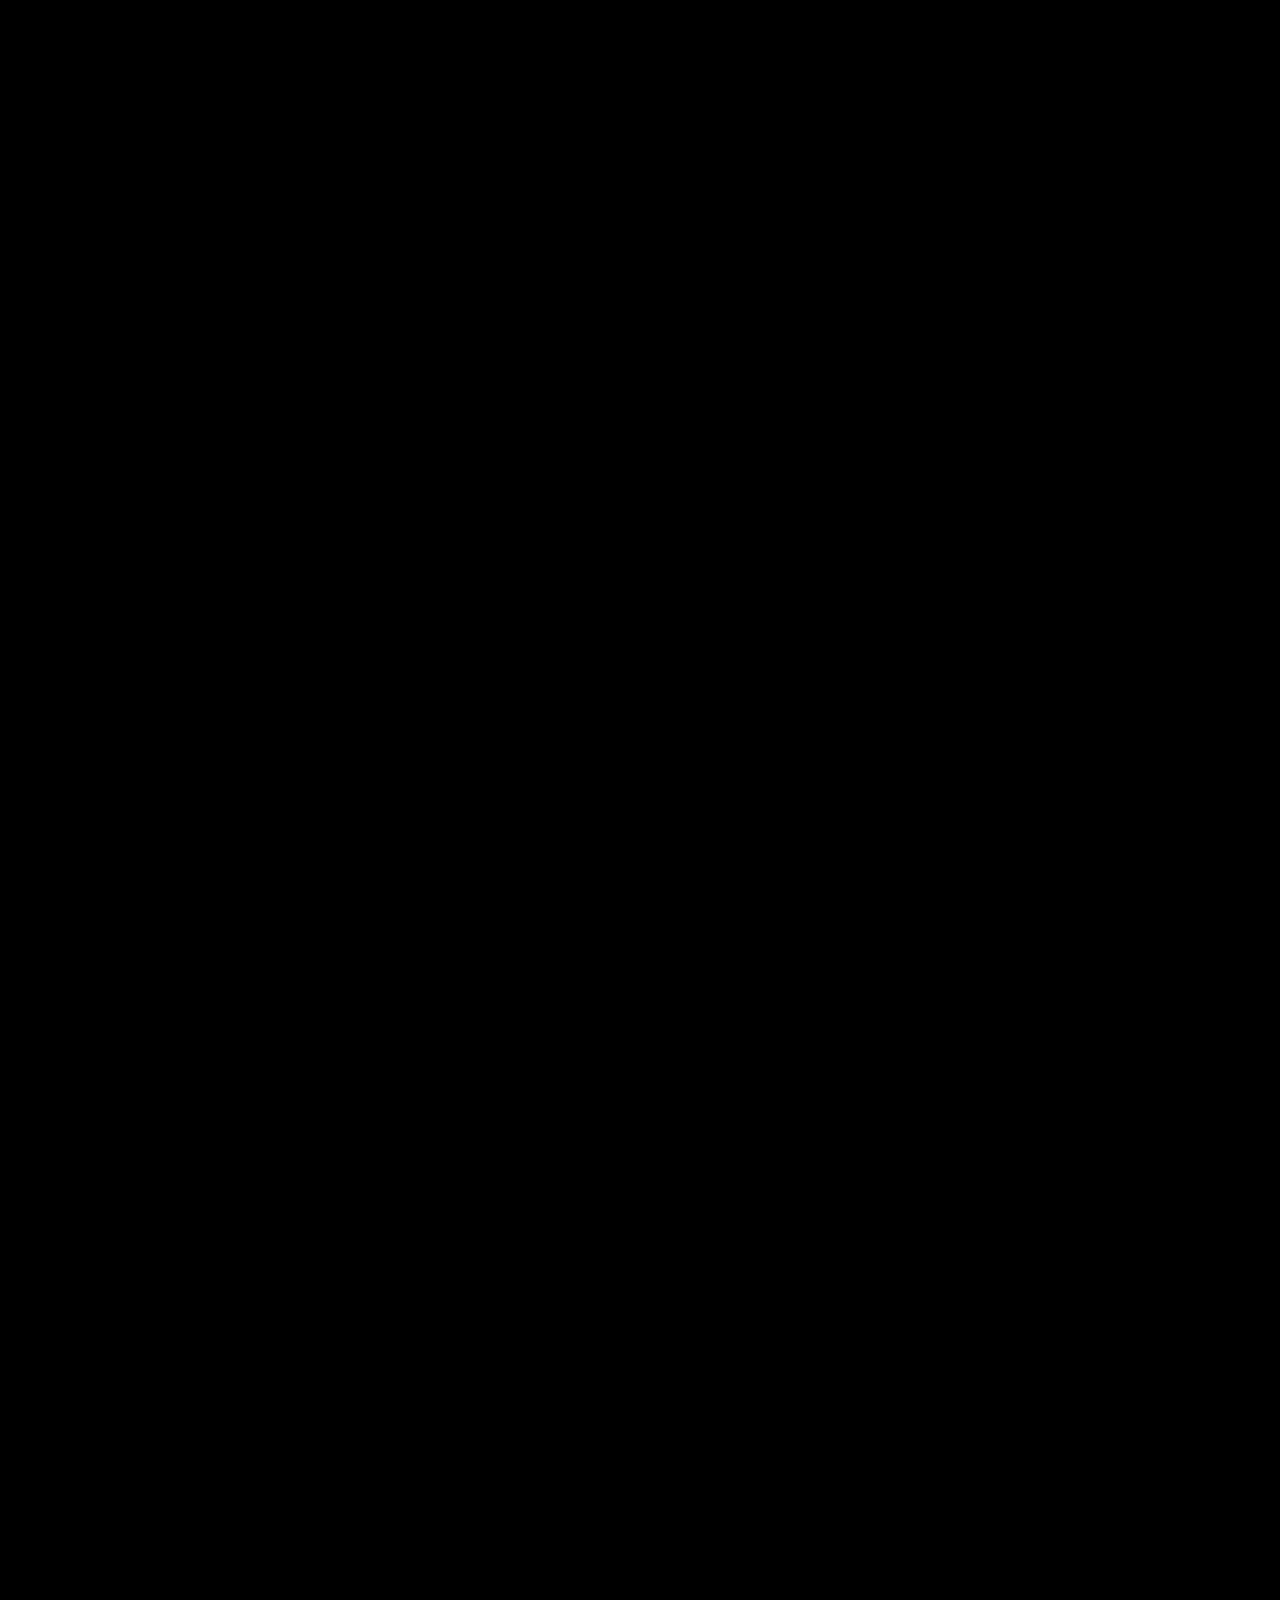
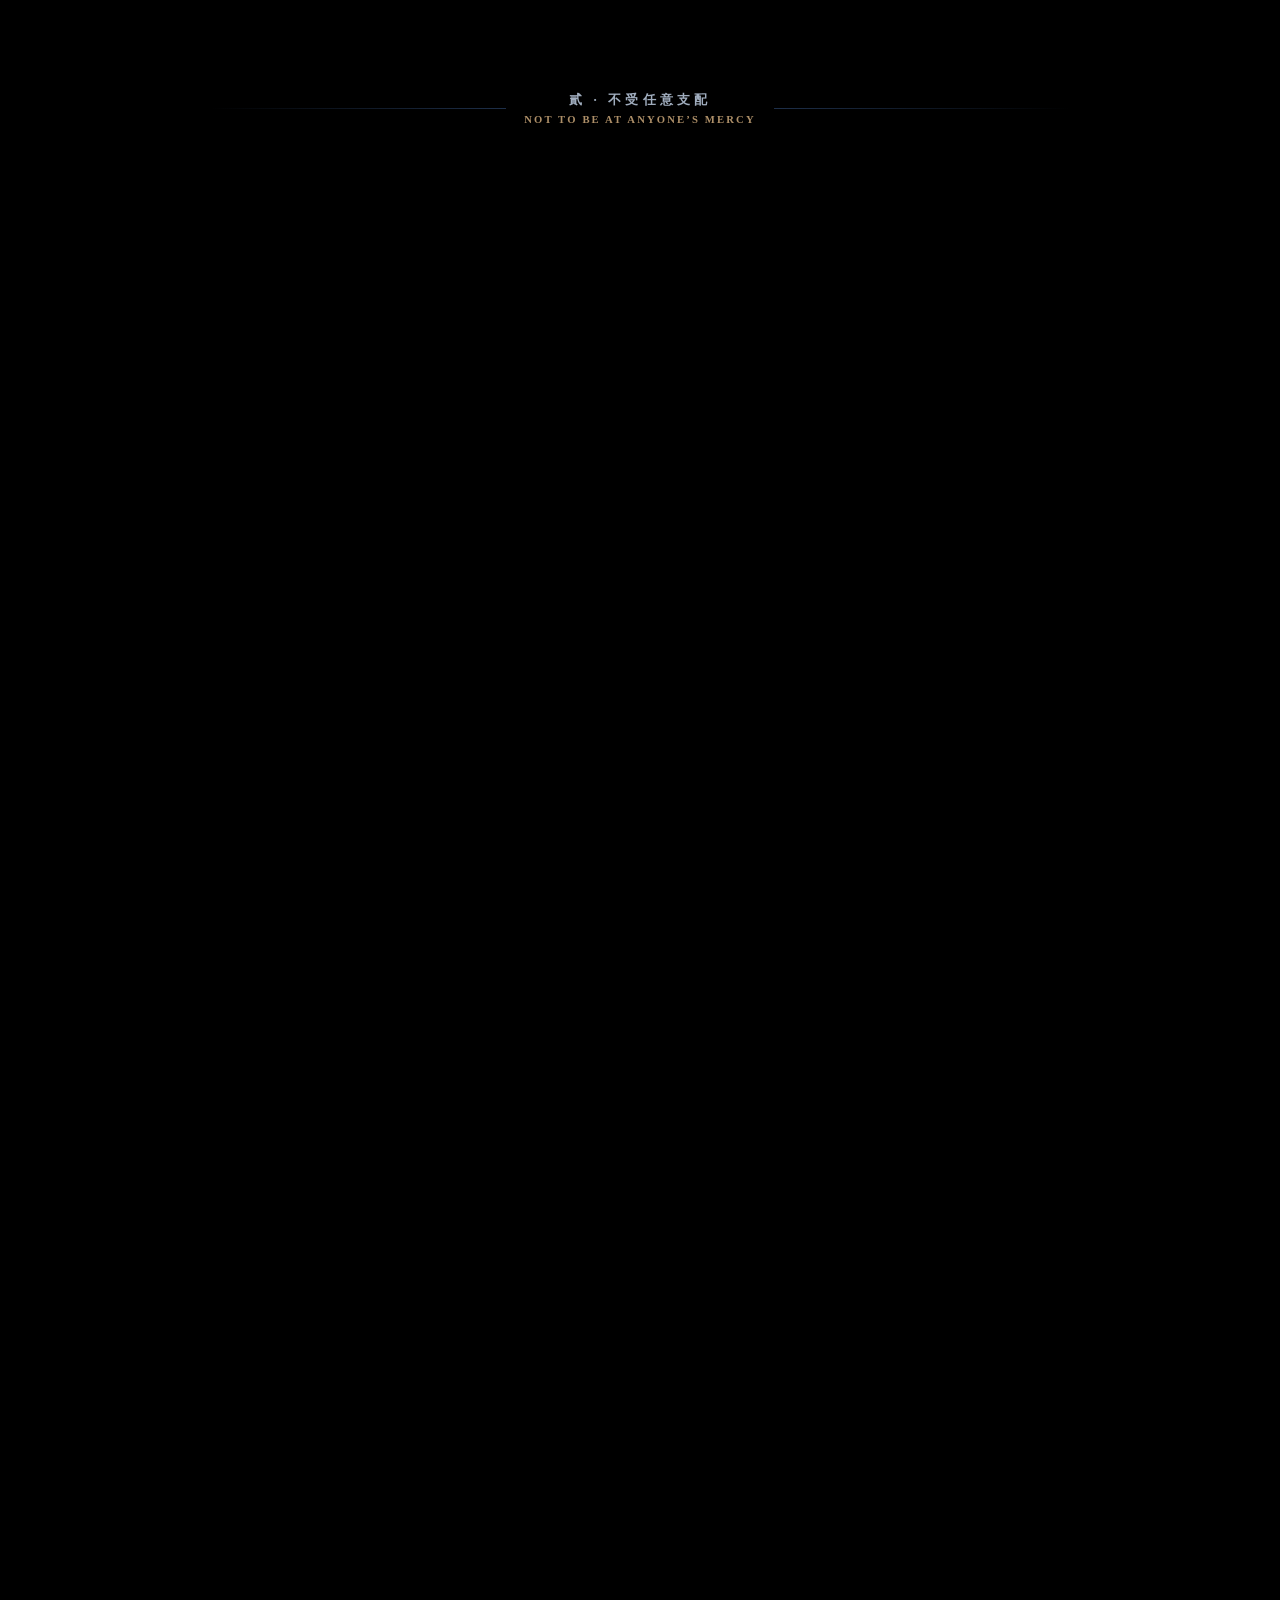
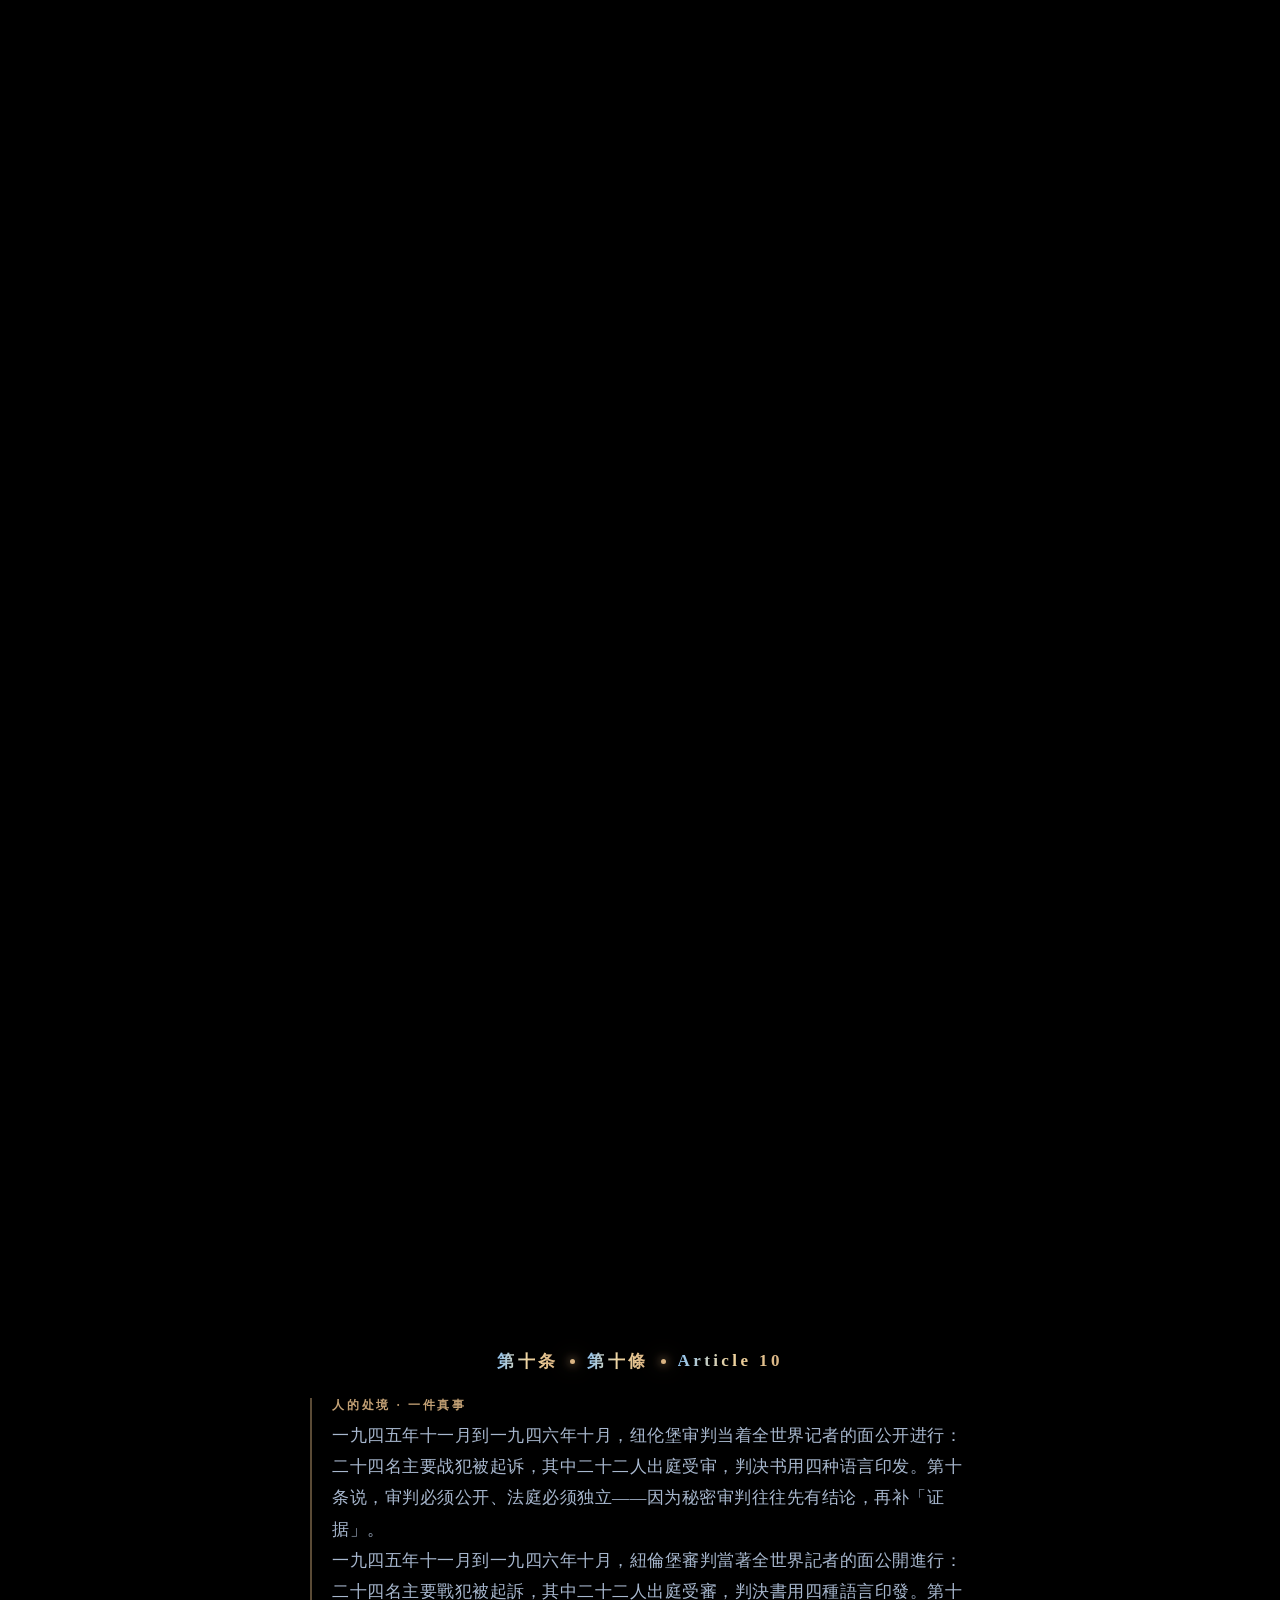
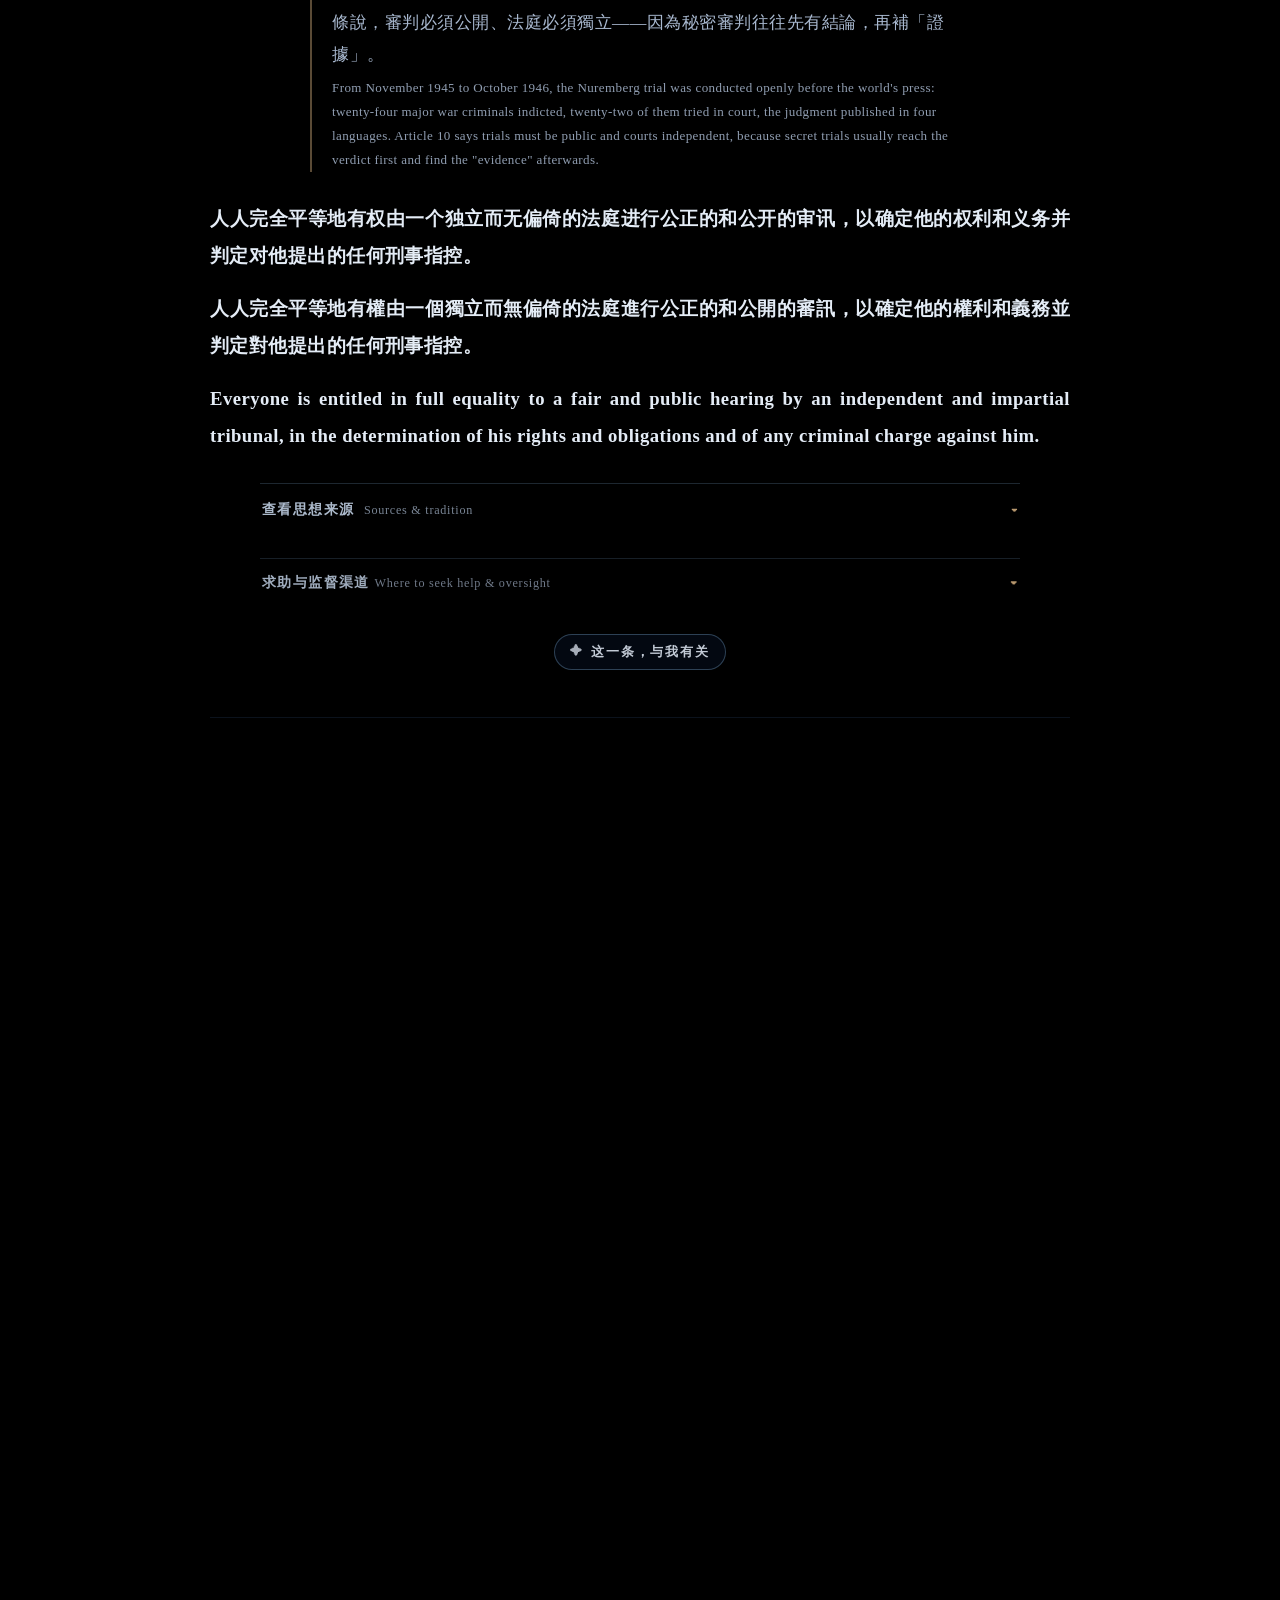
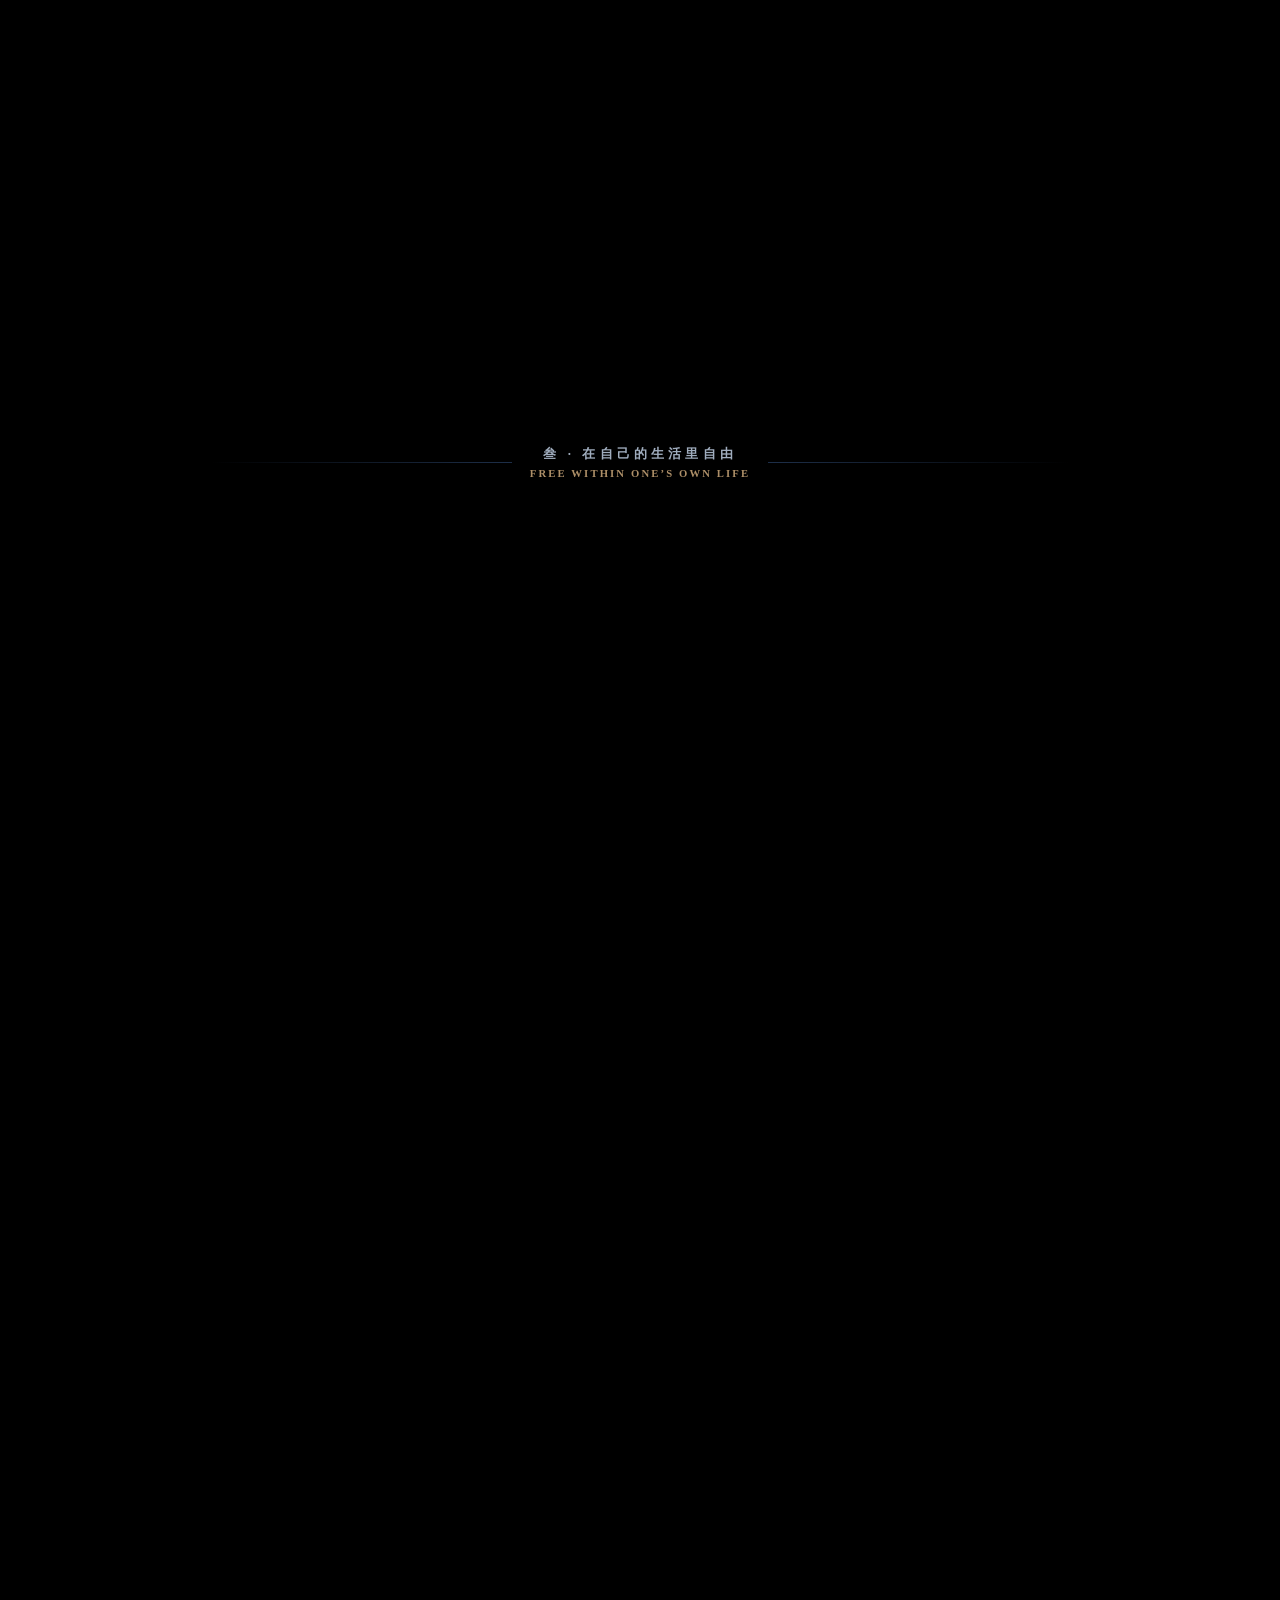
==== commit b106802b: "site: add Declaration of Independence (trilingual, same repo as UDHR)" ====
--- a/index.html
+++ b/index.html
@@ -3696,5 +3696,16 @@
 
 })();
 </script>
+<style id="alt-doc-style">
+.doc-link-fixed{position:fixed;left:14px;top:12px;z-index:18;display:inline-flex;align-items:center;gap:8px;
+  padding:7px 13px;border:1px solid rgba(217,179,130,.40);border-radius:999px;
+  background:rgba(10,12,16,.72);color:#e7cfaa;font-family:"Songti SC","SimSun",serif;
+  font-size:12px;letter-spacing:.08em;text-decoration:none;backdrop-filter:blur(8px);
+  box-shadow:0 8px 22px rgba(0,0,0,.25)}
+.doc-link-fixed:hover{color:#fff;border-color:rgba(217,179,130,.75);text-decoration:none}
+.doc-link-fixed b{font-weight:400;color:#d9b382}
+@media(max-width:700px){.doc-link-fixed{left:8px;top:8px;font-size:10.5px;padding:6px 10px}}
+</style>
+<a class="doc-link-fixed" href="declaration/" title="美国独立宣言 · 三语对照"><b>另一篇</b> 美国独立宣言 · Declaration</a>
 </body>
 </html>
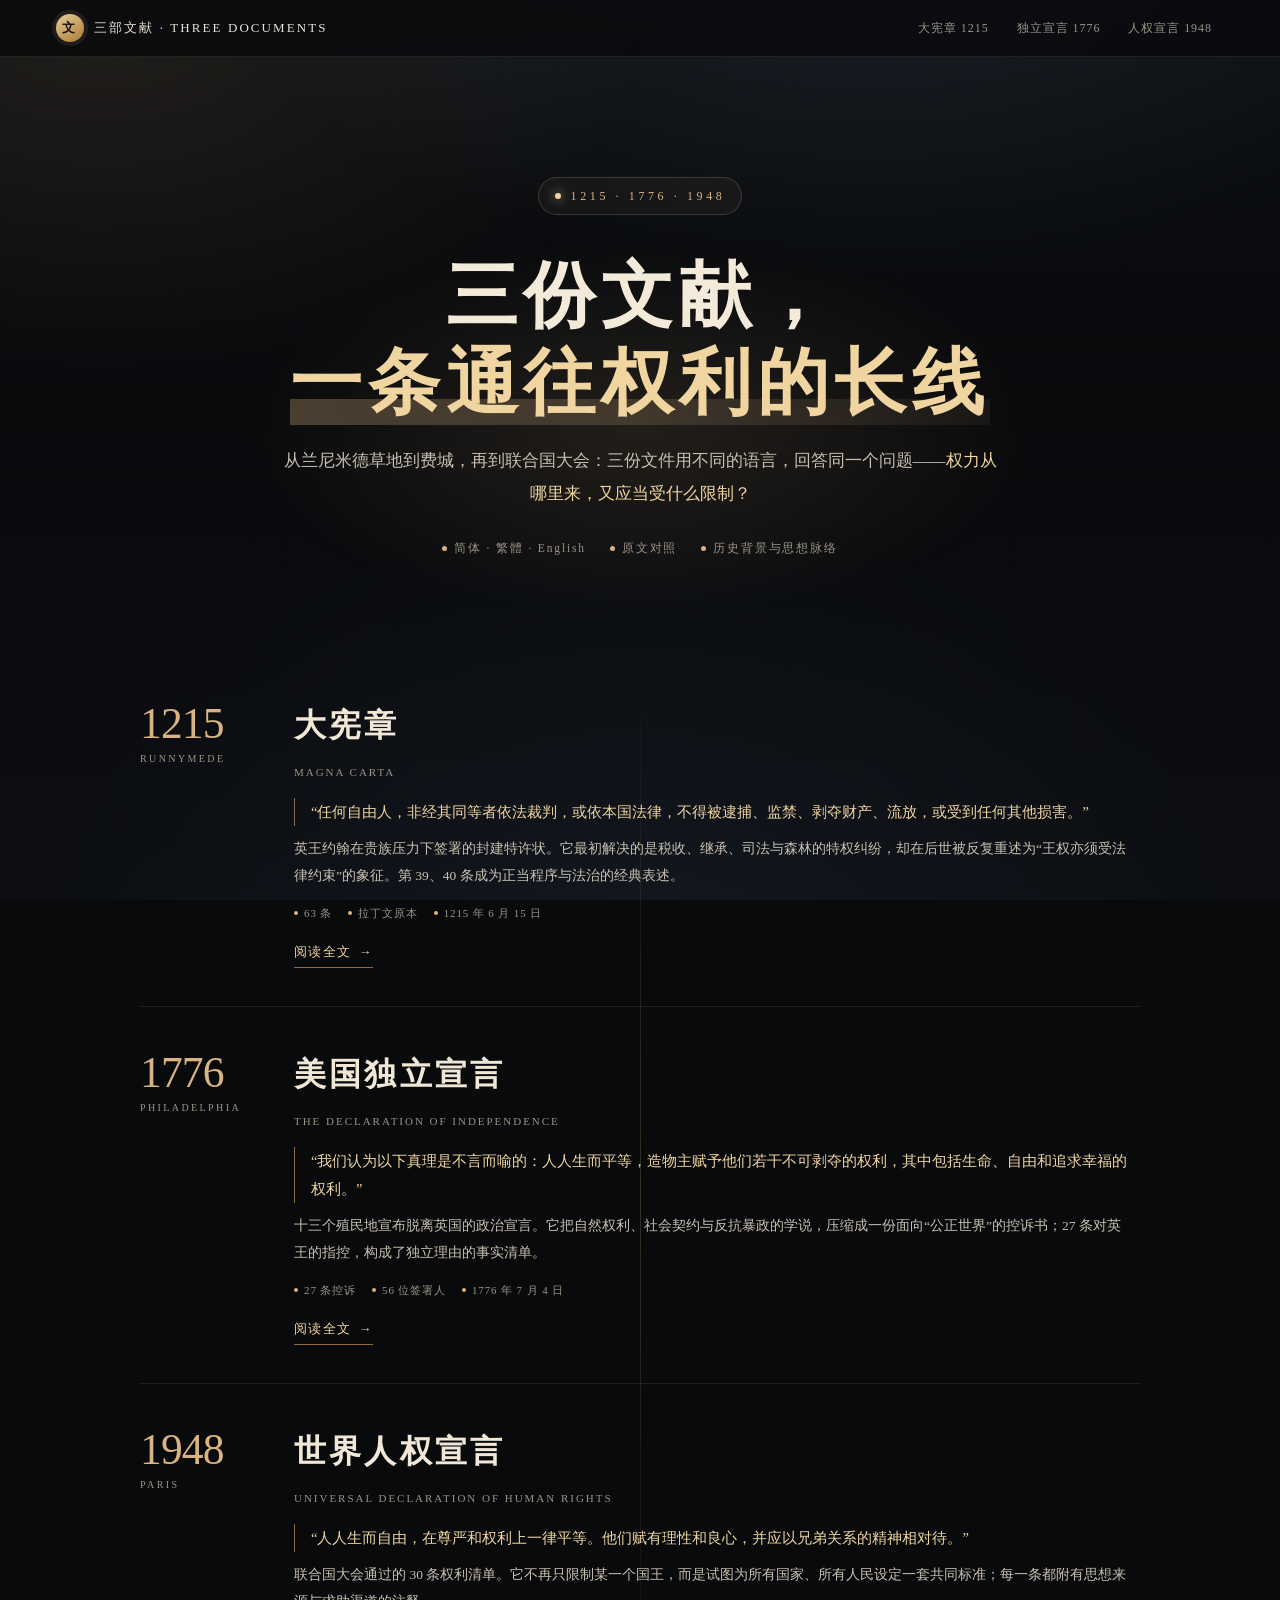
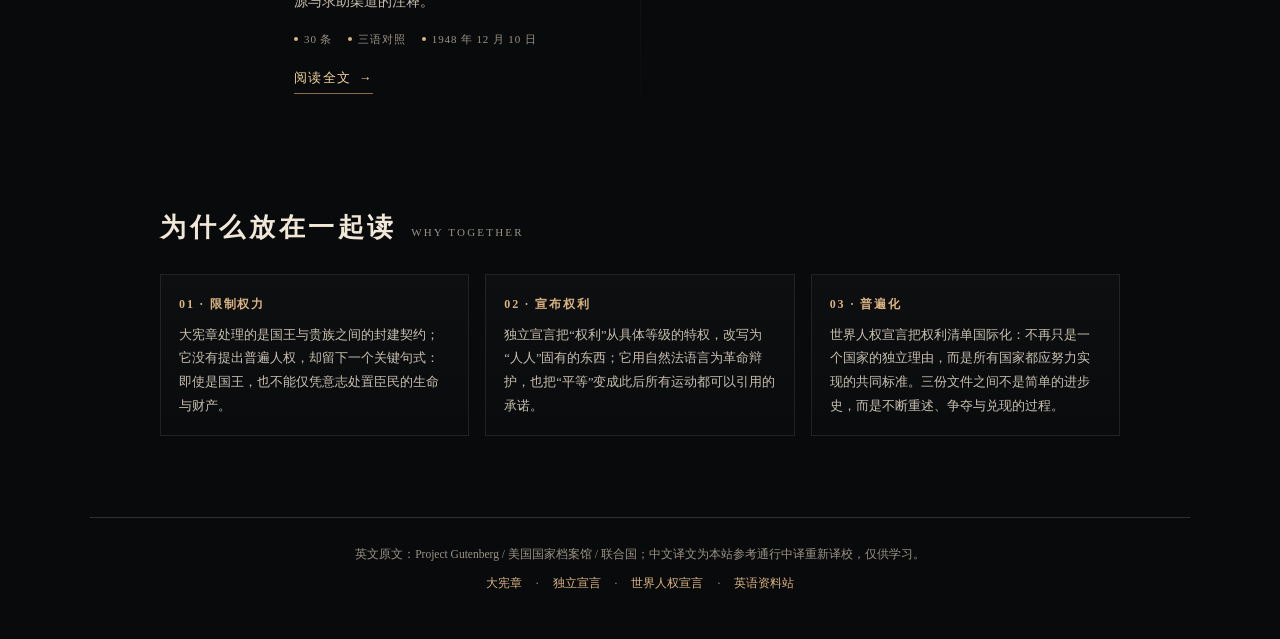
==== commit 8577ee7c: "site: add Declaration of Independence (trilingual, same repo as UDHR)" ====
--- a/index.html
+++ b/index.html
@@ -1,3711 +1,175 @@
 <!DOCTYPE html>
 <html lang="zh-CN">
 <head>
-<meta charset="UTF-8">
-<meta name="viewport" content="width=device-width, initial-scale=1, viewport-fit=cover">
-<title>世界人权宣言 · 世界人權宣言 · Universal Declaration of Human Rights</title>
+<meta charset="utf-8">
+<meta name="viewport" content="width=device-width, initial-scale=1">
+<title>三部文献 · 大宪章 / 独立宣言 / 世界人权宣言</title>
+<meta name="description" content="从 1215 年《大宪章》到 1776 年《美国独立宣言》，再到 1948 年《世界人权宣言》：三份改变现代政治语言的文件，简、繁、English 三语对照阅读。">
+<meta name="theme-color" content="#090a0c">
+<meta property="og:type" content="website">
+<meta property="og:title" content="三部文献 · 从大宪章到世界人权宣言">
+<meta property="og:description" content="1215 · 1776 · 1948：限制王权、宣布独立、确认普遍人权。三份文献，三种语言，同站阅读。">
+<meta property="og:locale" content="zh_CN">
+<link rel="icon" href="assets/favicon.svg" type="image/svg+xml">
 <style>
-  :root{
-    --un-blue:      #5b92e5;
-    --un-blue-lit:  #8fc3f0;
-    --un-blue-deep: #2a5fa0;
-    --un-blue-dark: #0a1a33;
-
-    --gold:         #d9b382;
-    --gold-lit:     #f0d5a0;
-    --gold-deep:    #8a6b45;
-
-    --white:        #eef4fb;
-    --white-dim:    #a8b8cf;
-
-    --serif-cn:    "Songti SC","STSong","SimSun","Noto Serif SC","Source Han Serif SC",serif;
-    --serif-en:    Georgia,"Times New Roman","Iowan Old Style",serif;
-    /* 三语共用的唯一字体栈：拉丁字形取自衬线西文字体，汉字回退到宋体 */
-    --serif-body:  Georgia,"Times New Roman","Iowan Old Style","Songti SC","STSong","SimSun","Noto Serif SC","Source Han Serif SC",serif;
-
-    --ink:         #e4ecf6;
-    --ink-dim:     #d3dce9;
-
-    --fs-body:     clamp(17px, 1.46vw, 21px);
-    --lh-body:     1.96;
-    --ls-body:     .024em;
-  }
-
-  *{margin:0;padding:0;box-sizing:border-box}
-  html{scroll-behavior:smooth}
-
-  body{
-    min-height:100%;
-    color:var(--white);
-    font-family:var(--serif-body);
-    -webkit-font-smoothing:antialiased;
-    text-rendering:optimizeLegibility;
-    background:#000;
-    overflow-x:hidden;
-  }
-
-  /* ── 背景画：淡化的山河星空，象征宇宙与人间 ── */
-  .bg-art{
-    position:fixed; inset:0;
-    z-index:-1;
-    pointer-events:none;
-    background-image:url([data-uri]);
-    background-size:cover;
-    background-position:center center;
-    background-repeat:no-repeat;
-    opacity:.55;
-    filter:saturate(.90) brightness(1.02);
-    transition:opacity .9s ease;
-  }
-  .bg-art::after{
-    content:'';
-    position:absolute; inset:0;
-    background:
-      radial-gradient(132% 94% at 50% 42%, rgba(0,0,0,0) 44%, rgba(0,0,0,.52) 100%),
-      linear-gradient(180deg, rgba(0,0,0,.26) 0%, rgba(0,0,0,0) 30%, rgba(0,0,0,0) 58%, rgba(0,0,0,.28) 100%);
-  }
-
-  #bg{
-    position:fixed; inset:0;
-    width:100%; height:100%;
-    display:block;
-    z-index:0;
-    pointer-events:none;
-  }
-
-  main{position:relative; z-index:1}
-
-  /* ============================================================
-     HERO
-     ============================================================ */
-  .hero{
-    position:relative;
-    height:100vh;
-    min-height:640px;
-    display:flex;
-    flex-direction:column;
-    align-items:center;
-    justify-content:flex-start;
-    padding:max(4vh,34px) 24px 0;
-    text-align:center;
-    pointer-events:none;
-  }
-  .hero *{pointer-events:auto}
-
-  /* 文字浮于背景之上 */
-  .particle-stage,.rule,.adopted{position:relative; z-index:1}
-
-  /* 粒子舞台：更大，容纳更大的字 */
-  .particle-stage{
-    height:clamp(230px,46vh,510px);
-    width:100%;
-  }
-
-  .adopted{
-    font-family:var(--serif-body);
-    font-size:clamp(12px,1.15vw,14.5px);
-    font-weight:600;
-    letter-spacing:.075em;
-    color:var(--white-dim);
-    line-height:2.1;
-    margin-top:clamp(8px,1.8vh,22px);
-    text-shadow:0 1px 12px rgba(0,0,0,.9), 0 0 3px rgba(0,0,0,.95);
-    opacity:0;
-    animation:fadeUp 1.6s 1.6s ease-out forwards;
-  }
-  .adopted .lang-line{display:block; margin-top:6px}
-
-  .rule{
-    width:clamp(140px,22vw,300px);
-    height:1px;
-    margin:clamp(18px,2.6vh,30px) auto;
-    background:linear-gradient(90deg,transparent,var(--un-blue-deep) 22%,var(--gold) 50%,var(--un-blue-deep) 78%,transparent);
-    opacity:.92;
-  }
-
-  .scroll-cue{
-    position:absolute;
-    left:0; right:0;
-    bottom:clamp(18px,3.6vh,40px);
-    z-index:1;
-    display:flex; flex-direction:column; align-items:center; gap:10px;
-    font-family:var(--serif-body);
-    font-size:10px; font-weight:700; letter-spacing:.3em; text-transform:uppercase;
-    color:var(--un-blue-lit);
-    text-shadow:0 1px 10px rgba(0,0,0,.9);
-    opacity:0;
-    animation:fadeUp 1.4s 2.4s ease-out forwards;
-  }
-  .scroll-cue .line{
-    width:1px; height:clamp(26px,4.6vh,44px);
-    background:linear-gradient(180deg,var(--un-blue-lit) 0%,transparent 100%);
-    animation:pulseLine 2.4s ease-in-out infinite;
-  }
-
-  @keyframes pulseLine{
-    0%,100%{opacity:.25; transform:scaleY(.72)}
-    50%    {opacity:.95; transform:scaleY(1)}
-  }
-  @keyframes fadeUp{
-    from{opacity:0; transform:translateY(16px)}
-    to  {opacity:1; transform:translateY(0)}
-  }
-
-
-  /* ============================================================
-     文档主体
-     ============================================================ */
-  .doc{
-    position:relative;
-    background:
-      linear-gradient(180deg,
-        rgba(0,0,0,0) 0%,
-        rgba(0,0,0,.58) 160px,
-        rgba(0,0,0,.62) calc(100% - 2400px),
-        rgba(0,0,0,.30) calc(100% - 1200px),
-        rgba(0,0,0,.20) 100%);
-    padding:clamp(64px,10vh,130px) 24px clamp(80px,14vh,160px);
-  }
-
-  .wrap{max-width:860px;margin:0 auto}
-
-  /* ── 正文两侧题记：天降生民 · natural rights ── */
-  .side-note{
-    position:fixed;
-    top:50%;
-    z-index:1;
-    writing-mode:vertical-rl;
-    text-orientation:mixed;
-    font-family:var(--serif-body);
-    white-space:nowrap;
-    letter-spacing:.3em;
-    color:rgba(208,222,242,.70);
-    text-shadow:0 0 22px rgba(0,0,0,.9), 0 0 4px rgba(0,0,0,.95);
-    opacity:0;
-    transition:opacity .8s ease;
-    pointer-events:none;
-  }
-  .side-note.show{opacity:1}
-  .side-note.left{
-    left:clamp(16px,3.4vw,58px);
-    transform:translateY(-50%);
-    font-size:clamp(15px,1.5vw,21px);
-    letter-spacing:.42em;
-    color:rgba(226,234,246,.80);
-  }
-  .side-note.right{
-    right:clamp(16px,3.4vw,58px);
-    transform:translateY(-50%);
-    font-size:clamp(10.5px,0.94vw,13px);
-    letter-spacing:.16em;
-    color:rgba(200,216,238,.60);
-  }
-  @media (max-width:1040px){ .side-note{display:none} }
-
-  .section-head{
-    display:flex;
-    flex-direction:column;
-    align-items:center;
-    text-align:center;
-    margin:clamp(56px,8.6vh,100px) 0 clamp(40px,5.4vh,60px);
-  }
-  .section-head:first-child{margin-top:0}
-
-  .section-head .label{
-    position:relative;
-    font-family:var(--serif-body);
-    font-size:clamp(14px,1.42vw,16.5px);
-    font-weight:800;
-    letter-spacing:.3em;
-    white-space:nowrap;
-    background:linear-gradient(90deg, var(--gold-lit), var(--gold));
-    -webkit-background-clip:text;
-    background-clip:text;
-    -webkit-text-fill-color:transparent;
-    color:transparent;
-  }
-  .section-head .label::before{
-    content:'';
-    position:absolute;
-    left:50%; top:-15px;
-    width:6px; height:6px;
-    margin-left:-3px;
-    border-radius:50%;
-    background:var(--un-blue-lit);
-    box-shadow:
-      0 0 6px var(--un-blue-lit),
-      0 0 16px var(--un-blue),
-      0 0 28px rgba(91,146,229,.7);
-    animation:dotPulse 2.6s ease-in-out infinite;
-  }
-  @keyframes dotPulse{
-    0%,100%{opacity:.55; transform:scale(.85)}
-    50%    {opacity:1;   transform:scale(1.2)}
-  }
-
-  .section-head .label .sep{
-    margin:0 .55em;
-    font-weight:400;
-    opacity:.6;
-  }
-  .section-head .bar{
-    width:clamp(130px,19vw,240px);
-    height:1px;
-    margin-top:clamp(15px,2.1vh,22px);
-    background:linear-gradient(90deg, transparent, rgba(91,146,229,.62) 26%, rgba(217,179,130,.55) 50%, rgba(91,146,229,.62) 74%, transparent);
-  }
-
-  .article{
-    position:relative;
-    padding:clamp(36px,5.2vh,56px) 0;
-    border-bottom:1px solid rgba(91,146,229,.12);
-  }
-  .article:last-child{border-bottom:none}
-
-  .art-label{
-    display:flex;
-    align-items:center;
-    justify-content:center;
-    gap:12px;
-    margin-bottom:clamp(20px,2.8vh,28px);
-  }
-  .art-label .cn,
-  .art-label .tw,
-  .art-label .en{
-    font-family:var(--serif-body);
-    font-size:clamp(14.5px,1.35vw,17px);
-    font-weight:800;
-    letter-spacing:.2em;
-    background:linear-gradient(90deg, var(--un-blue-lit), var(--gold-lit), var(--gold));
-    -webkit-background-clip:text;
-    background-clip:text;
-    -webkit-text-fill-color:transparent;
-    color:transparent;
-  }
-  .art-label .dot{
-    width:5px; height:5px; border-radius:50%;
-    background:var(--gold);
-    box-shadow:0 0 10px var(--gold), 0 0 20px rgba(217,179,130,.6);
-    flex:none;
-  }
-
-  .lang{
-    font-family:var(--serif-body);
-    font-size:var(--fs-body);
-    font-weight:600;
-    letter-spacing:var(--ls-body);
-    line-height:var(--lh-body);
-    color:var(--ink);
-    text-align:justify;
-    text-justify:inter-ideograph;
-    hyphens:auto;
-    -webkit-hyphens:auto;
-  }
-  .lang + .lang{margin-top:.9em}
-  .lang p + p{margin-top:.45em}
-
-  /* 三语同形：同一字体栈、字号、字重、字距与颜色 —— 以形式上的完全一致寓意权利平等 */
-
-  .article.highlight .lang{
-    text-shadow:0 0 30px rgba(91,146,229,.28);
-  }
-
-  .clause{margin-bottom:clamp(28px,4.2vh,42px)}
-  .clause .lang{color:var(--ink-dim)}
-
-  .colophon{
-    margin-top:clamp(80px,12vh,140px);
-    padding-top:clamp(48px,7vh,72px);
-    border-top:1px solid rgba(91,146,229,.18);
-    text-align:center;
-  }
-  .colophon .mark,
-  .colophon .sub{
-    font-family:var(--serif-body);
-    font-size:clamp(16.5px,1.7vw,21px);
-    font-weight:800;
-    letter-spacing:.05em;
-    line-height:1.95;
-    color:var(--gold-lit);
-  }
-  .colophon .mark{margin-bottom:10px}
-  .colophon .year{
-    font-family:var(--serif-body);
-    font-size:clamp(34px,5vw,62px);
-    font-weight:800;
-    letter-spacing:.16em;
-    text-indent:.16em;
-    margin-top:28px;
-    background:linear-gradient(180deg, var(--gold-lit), var(--gold-deep));
-    -webkit-background-clip:text;
-    background-clip:text;
-    -webkit-text-fill-color:transparent;
-    color:transparent;
-    opacity:.9;
-  }
-
-  /* ============================================================
-     结尾：独立 · 自尊 · 神圣
-     ============================================================ */
-  .ending{
-    margin-top:clamp(70px,10vh,120px);
-    padding-top:clamp(48px,7vh,72px);
-    border-top:1px solid rgba(91,146,229,.18);
-    text-align:center;
-  }
-  .ending-block{margin-bottom:clamp(34px,5vh,58px)}
-  .ending-block:last-child{margin-bottom:0}
-
-  .ending .big{
-    font-family:var(--serif-body);
-    font-size:clamp(26px,3.6vw,44px);
-    font-weight:800;
-    letter-spacing:.2em;
-    line-height:1.58;
-    background:linear-gradient(90deg, var(--un-blue-lit), var(--gold-lit), var(--gold));
-    -webkit-background-clip:text;
-    background-clip:text;
-    -webkit-text-fill-color:transparent;
-    color:transparent;
-  }
-  .ending .big + .big{margin-top:.05em}
-
-  .ending .quote{
-    max-width:780px;
-    margin:0 auto;
-    font-family:var(--serif-body);
-    font-size:clamp(15.5px,1.34vw,19px);
-    line-height:2.0;
-    color:var(--ink);
-  }
-  .ending .quote .q{margin:0}
-  .ending .quote .q + .q{margin-top:.5em}
-  .ending .quote .src{
-    margin-top:.9em;
-    font-size:.74em;
-    letter-spacing:.14em;
-    color:var(--gold);
-    opacity:.92;
-  }
-  /* 结尾：黄金律的多传统对照 */
-  .ending .golden{margin-top:clamp(44px,6vh,70px)}
-  .ending .g-kicker{
-    font-size:clamp(12px,1.05vw,14px);
-    font-weight:700; letter-spacing:.3em;
-    color:var(--white-dim);
-    line-height:2.1;
-  }
-  .g-grid{
-    display:grid;
-    grid-template-columns:repeat(auto-fit, minmax(min(240px, 100%), 1fr));
-    gap:clamp(14px,2vw,22px);
-    margin-top:clamp(22px,3vh,30px);
-    text-align:left;
-  }
-  .g-card{
-    padding:clamp(16px,2.2vh,24px) clamp(16px,2vw,22px);
-    background:linear-gradient(180deg, rgba(10,26,51,.36), rgba(10,26,51,.14));
-    border:1px solid rgba(143,195,240,.20);
-    border-top:1px solid rgba(217,179,130,.40);
-    border-radius:10px;
-    transition:border-color .35s ease, background .35s ease;
-  }
-  .g-card:hover{border-color:rgba(217,179,130,.55); background:linear-gradient(180deg, rgba(10,26,51,.50), rgba(10,26,51,.20))}
-  .g-card .g-q{
-    font-size:clamp(13.5px,1.16vw,15.5px);
-    line-height:1.9; letter-spacing:.02em;
-    color:var(--ink);
-  }
-  .g-card .g-q.en{
-    margin-top:.5em;
-    font-size:clamp(11.5px,0.94vw,12.5px);
-    color:var(--white-dim);
-  }
-  .g-card .g-src{
-    display:block; margin-top:.8em;
-    font-size:clamp(11px,0.9vw,12px);
-    letter-spacing:.08em; line-height:1.7;
-    color:var(--gold);
-  }
-
-  .ending .quote .src + .src{margin-top:.2em}
-
-  /* ============================================================
-     正文：粒子汇聚显影
-     ============================================================ */
-  .reveal{opacity:0}
-  canvas.reveal-fx{
-    position:absolute;
-    z-index:2;
-    pointer-events:none;
-    display:block;
-  }
-
-  /* ============================================================
-     阅读体征：页首进度 · 回望首条
-     ============================================================ */
-  .read-progress{
-    position:fixed; top:0; left:0; right:0; height:2px;
-    z-index:9; pointer-events:none;
-    opacity:0; transition:opacity .6s ease;
-  }
-  .read-progress.on{opacity:1}
-  .read-progress .fill{
-    display:block; height:100%; width:0;
-    background:linear-gradient(90deg,var(--un-blue-deep),var(--un-blue),var(--gold));
-    box-shadow:0 0 10px rgba(91,146,229,.75), 0 0 20px rgba(217,179,130,.35);
-  }
-
-  /* 结尾：回望第一条——第一条是种子，第三十条是森林 */
-  .echo{
-    max-width:820px;
-    margin:0 auto clamp(54px,8vh,86px);
-    padding:clamp(24px,4vh,40px) 0 0;
-    border-top:1px solid rgba(217,179,130,.28);
-    text-align:center;
-  }
-  .echo .kicker{
-    font-size:clamp(11.5px,1.02vw,13px);
-    font-weight:700; letter-spacing:.3em;
-    color:var(--white-dim); opacity:.9;
-    margin-bottom:clamp(16px,2.4vh,24px);
-  }
-  .echo .body{
-    font-size:clamp(17px,1.72vw,23px);
-    font-weight:600; line-height:1.95; letter-spacing:.02em;
-    color:var(--white);
-    text-shadow:0 0 26px rgba(91,146,229,.30);
-  }
-  .echo .body.en{
-    font-size:clamp(13.5px,1.16vw,16.5px);
-    font-weight:500; letter-spacing:.03em;
-    color:var(--white-dim);
-  }
-  .echo .src{
-    margin-top:clamp(14px,2vh,20px);
-    font-size:.72em; letter-spacing:.14em; color:var(--gold); opacity:.9;
-  }
-  .echo .body + .body{margin-top:.5em}
-
-  /* 1948 → 今日 */
-  .counter{
-    max-width:720px;
-    margin:0 auto clamp(48px,7.6vh,78px);
-    text-align:center;
-  }
-  .counter .num{
-    font-size:clamp(54px,10.4vw,132px);
-    font-weight:800; line-height:1;
-    letter-spacing:.03em; font-variant-numeric:tabular-nums;
-    background:linear-gradient(180deg,var(--gold-lit),var(--gold-deep));
-    -webkit-background-clip:text; background-clip:text;
-    -webkit-text-fill-color:transparent; color:transparent;
-    opacity:.94;
-  }
-  .counter .cap{
-    margin-top:clamp(16px,2.6vh,26px);
-    font-size:clamp(13.5px,1.28vw,16.5px);
-    line-height:2.05; color:var(--white-dim);
-  }
-  .counter .cap strong{
-    display:block;
-    font-size:1.24em; font-weight:800; letter-spacing:.1em;
-    color:var(--gold-lit);
-    margin-bottom:.45em;
-  }
-
-  /* ============================================================
-     条文：单元分隔 · 人的处境 · 读者标记
-     ============================================================ */
-  .unit-label{
-    display:flex; align-items:center; gap:clamp(10px,1.6vw,18px);
-    margin:clamp(58px,9vh,104px) 0 clamp(14px,2vh,22px);
-  }
-  .unit-label:first-child{margin-top:0}
-  .unit-label .ln{
-    height:1px; flex:1 1 auto;
-    background:linear-gradient(90deg,transparent,rgba(91,146,229,.32));
-  }
-  .unit-label .ln.r{background:linear-gradient(90deg,rgba(91,146,229,.32),transparent)}
-  .unit-label .txt{
-    flex:0 0 auto; text-align:center;
-    font-size:clamp(11px,1.02vw,13px);
-    font-weight:700; letter-spacing:.32em; white-space:nowrap;
-    color:rgba(200,216,238,.80);
-  }
-  .unit-label .no{
-    display:block; margin-top:5px;
-    font-size:.82em; font-weight:600; letter-spacing:.2em;
-    color:var(--gold); opacity:.8;
-  }
-
-  .article{
-    transition:background .5s ease, box-shadow .5s ease;
-  }
-  .article .art-label{
-    transition:transform .45s cubic-bezier(.2,.7,.3,1);
-    transform-origin:center;
-  }
-  .article.marked .art-label{transform:translateY(-2px) scale(1.035)}
-  .article.marked{
-    background:linear-gradient(90deg,
-      rgba(217,179,130,0) 0%,
-      rgba(217,179,130,.055) 16%,
-      rgba(217,179,130,.03) 50%,
-      rgba(217,179,130,0) 100%);
-    box-shadow:inset 2px 0 0 rgba(217,179,130,.55);
-  }
-
-  /* 人的处境：不属于《宣言》正文，是给读者的一个入口 */
-  .note{
-    position:relative;
-    max-width:660px;
-    margin:0 auto clamp(22px,3.2vh,32px);
-    padding-left:clamp(14px,1.7vw,20px);
-    text-align:left;
-    border-left:2px solid rgba(217,179,130,.42);
-  }
-  .note .tag{
-    display:block;
-    font-size:clamp(10px,0.9vw,11.5px);
-    font-weight:700; letter-spacing:.24em;
-    color:var(--gold); opacity:.9;
-    margin-bottom:.6em;
-  }
-  .note .ln-cn,
-  .note .ln-tw,
-  .note .ln-en{
-    display:block;
-    font-weight:500;
-    line-height:1.85;
-    letter-spacing:.03em;
-    color:var(--white-dim);
-  }
-  .note .ln-cn,.note .ln-tw{font-size:clamp(15px,1.32vw,18px)}
-  .note .ln-en{
-    margin-top:.45em;
-    font-size:clamp(12.5px,1.02vw,14.5px);
-    opacity:.86;
-  }
-
-  .act{
-    display:flex; justify-content:center;
-    margin-top:clamp(20px,3vh,30px);
-  }
-  .mark-btn{
-    display:inline-flex; align-items:center; gap:.55em;
-    padding:.62em 1.15em;
-    font-family:var(--serif-body);
-    font-size:clamp(12.5px,1.02vw,14px);
-    font-weight:600; letter-spacing:.14em;
-    color:rgba(226,234,246,.86);
-    background:rgba(10,26,51,.34);
-    border:1px solid rgba(143,195,240,.30);
-    border-radius:999px;
-    cursor:pointer;
-    backdrop-filter:blur(3px);
-    transition:color .3s ease, border-color .3s ease,
-               background .3s ease, box-shadow .3s ease, transform .2s ease;
-  }
-  .mark-btn .ico{font-size:.92em; opacity:.85; transition:transform .35s ease}
-  .mark-btn:hover{
-    color:var(--gold-lit);
-    border-color:rgba(217,179,130,.62);
-    background:rgba(217,179,130,.10);
-    transform:translateY(-1px);
-  }
-  .mark-btn[aria-pressed="true"]{
-    color:var(--gold-lit);
-    border-color:rgba(217,179,130,.72);
-    background:rgba(217,179,130,.14);
-    box-shadow:0 0 22px rgba(217,179,130,.20), inset 0 0 18px rgba(217,179,130,.10);
-  }
-  .mark-btn[aria-pressed="true"] .ico{transform:rotate(90deg) scale(1.15)}
-  .mark-btn:focus-visible{
-    outline:2px solid var(--un-blue-lit);
-    outline-offset:3px;
-  }
-
-  /* ============================================================
-     我的权利清单：随阅读累积的浮条 + 清单本体
-     ============================================================ */
-  .rights-bar{
-    position:fixed;
-    left:50%; bottom:clamp(14px,2.4vh,26px);
-    transform:translate(-50%,140%);
-    z-index:20;
-    display:flex; align-items:center; gap:clamp(10px,1.5vw,18px);
-    padding:.62em .72em .62em 1.2em;
-    max-width:min(92vw,640px);
-    background:linear-gradient(180deg, rgba(10,26,51,.92), rgba(6,16,32,.94));
-    border:1px solid rgba(217,179,130,.40);
-    border-radius:999px;
-    box-shadow:0 18px 46px rgba(0,0,0,.62), 0 0 30px rgba(91,146,229,.18);
-    backdrop-filter:blur(10px) saturate(1.15);
-    opacity:0; pointer-events:none;
-    transition:transform .55s cubic-bezier(.2,.7,.3,1), opacity .4s ease;
-  }
-  .rights-bar.on{transform:translate(-50%,0); opacity:1; pointer-events:auto}
-  .rights-bar .count{
-    font-size:clamp(12.5px,1.04vw,14px);
-    font-weight:600; letter-spacing:.05em;
-    color:rgba(226,234,246,.88);
-    white-space:nowrap;
-  }
-  .rights-bar .count b{
-    font-size:1.42em; font-weight:800;
-    color:var(--gold-lit);
-    margin-right:.32em;
-    font-variant-numeric:tabular-nums;
-  }
-  .rights-bar .go,
-  .rights-bar .reset{
-    font-family:var(--serif-body);
-    font-size:clamp(12px,1vw,13.5px);
-    font-weight:700; letter-spacing:.12em;
-    white-space:nowrap; cursor:pointer;
-    border-radius:999px;
-    transition:color .3s ease, background .3s ease, border-color .3s ease;
-  }
-  .rights-bar .go{
-    padding:.6em 1.15em;
-    color:#0a1a33;
-    background:linear-gradient(90deg,var(--gold-lit),var(--gold));
-    border:1px solid transparent;
-  }
-  .rights-bar .go:hover{box-shadow:0 0 22px rgba(217,179,130,.45)}
-  .rights-bar .reset{
-    padding:.6em .9em;
-    color:rgba(200,216,238,.75);
-    background:transparent;
-    border:1px solid rgba(143,195,240,.24);
-  }
-  .rights-bar .reset:hover{color:var(--white); border-color:rgba(143,195,240,.50)}
-  .rights-bar :focus-visible,
-  dialog:focus-visible{outline:2px solid var(--un-blue-lit); outline-offset:3px}
-
-  dialog.sheet{
-    width:min(92vw,780px);
-    max-height:84vh;
-    padding:0;
-    color:var(--white);
-    font-family:var(--serif-body);
-    background:linear-gradient(180deg, rgba(9,22,44,.985), rgba(4,11,24,.99));
-    border:1px solid rgba(217,179,130,.42);
-    border-radius:14px;
-    box-shadow:0 40px 110px rgba(0,0,0,.80), 0 0 60px rgba(91,146,229,.16);
-    overflow:hidden;
-  }
-  dialog.sheet::backdrop{background:rgba(0,0,0,.68); backdrop-filter:blur(2px)}
-  dialog.sheet:not([open]){display:none}
-  .sheet-inner{display:flex; flex-direction:column; max-height:84vh}
-  .sheet-head{
-    display:flex; align-items:flex-start; justify-content:space-between; gap:18px;
-    padding:clamp(22px,3.4vh,32px) clamp(20px,3vw,34px) clamp(14px,2vh,20px);
-    border-bottom:1px solid rgba(91,146,229,.20);
-  }
-  .sheet-head h2{
-    font-size:clamp(18px,1.9vw,24px);
-    font-weight:800; letter-spacing:.06em;
-    color:var(--gold-lit);
-  }
-  .sheet-head .sub{
-    margin-top:.7em;
-    font-size:clamp(11.5px,1vw,13px);
-    line-height:1.9; letter-spacing:.06em;
-    color:var(--white-dim);
-  }
-  .sheet-close{
-    flex:none;
-    width:2.1em; height:2.1em;
-    display:flex; align-items:center; justify-content:center;
-    font-size:clamp(15px,1.4vw,18px);
-    color:rgba(200,216,238,.82);
-    background:rgba(255,255,255,.05);
-    border:1px solid rgba(143,195,240,.24);
-    border-radius:50%;
-    cursor:pointer;
-  }
-  .sheet-close:hover{color:var(--white); border-color:rgba(143,195,240,.55)}
-  .sheet-body{
-    flex:1 1 auto;
-    overflow:auto;
-    padding:clamp(16px,2.4vh,24px) clamp(20px,3vw,34px);
-    overscroll-behavior:contain;
-  }
-  .sheet-body .empty{
-    padding:clamp(20px,4vh,34px) 0;
-    font-size:clamp(13px,1.1vw,15px);
-    line-height:2; color:var(--white-dim);
-  }
-  .pick{
-    display:flex; gap:clamp(12px,1.8vw,20px);
-    padding:clamp(14px,2.2vh,20px) 0;
-    border-bottom:1px solid rgba(91,146,229,.14);
-  }
-  .pick:last-child{border-bottom:none}
-  .pick .no{
-    flex:none; min-width:2.9em;
-    font-size:clamp(14px,1.28vw,17px);
-    font-weight:800; letter-spacing:.06em;
-    color:var(--gold);
-  }
-  .pick .txt{
-    font-size:clamp(13.5px,1.18vw,15.5px);
-    line-height:1.95; letter-spacing:.02em;
-    color:var(--ink);
-  }
-  .pick .txt .en{
-    display:block; margin-top:.4em;
-    font-size:.9em; color:var(--white-dim);
-  }
-  .pick .drop{
-    flex:none; align-self:flex-start;
-    padding:.3em .7em;
-    font-size:11.5px; letter-spacing:.1em;
-    color:rgba(200,216,238,.62);
-    background:transparent;
-    border:1px solid rgba(143,195,240,.20);
-    border-radius:999px; cursor:pointer;
-  }
-  .pick .drop:hover{color:var(--white); border-color:rgba(143,195,240,.5)}
-  .sheet-foot{
-    display:flex; flex-wrap:wrap; align-items:center; justify-content:space-between;
-    gap:12px;
-    padding:clamp(14px,2vh,20px) clamp(20px,3vw,34px);
-    border-top:1px solid rgba(91,146,229,.20);
-    background:rgba(0,0,0,.22);
-  }
-  .sheet-foot .hint{
-    font-size:11.5px; line-height:1.7; letter-spacing:.06em;
-    color:rgba(168,184,207,.9);
-  }
-  .sheet-foot .btns{display:flex; flex-wrap:wrap; gap:10px}
-  .btn{
-    font-family:var(--serif-body);
-    font-size:clamp(12px,1vw,13.5px);
-    font-weight:700; letter-spacing:.12em;
-    padding:.66em 1.2em;
-    border-radius:999px; cursor:pointer;
-    transition:color .3s ease, background .3s ease, border-color .3s ease, box-shadow .3s ease;
-  }
-  .btn.primary{
-    color:#0a1a33;
-    background:linear-gradient(90deg,var(--gold-lit),var(--gold));
-    border:1px solid transparent;
-  }
-  .btn.primary:hover{box-shadow:0 0 22px rgba(217,179,130,.45)}
-  .btn.ghost{
-    color:rgba(226,234,246,.86);
-    background:transparent;
-    border:1px solid rgba(143,195,240,.30);
-  }
-  .btn.ghost:hover{color:var(--white); border-color:rgba(143,195,240,.58)}
-  .btn:focus-visible{outline:2px solid var(--un-blue-lit); outline-offset:3px}
-
-  .toast{
-    position:fixed;
-    left:50%; bottom:calc(clamp(14px,2.4vh,26px) + 64px);
-    transform:translate(-50%,20px);
-    z-index:30;
-    padding:.7em 1.3em;
-    font-family:var(--serif-body);
-    font-size:clamp(12.5px,1.04vw,14px);
-    letter-spacing:.1em;
-    color:var(--gold-lit);
-    background:rgba(6,16,32,.94);
-    border:1px solid rgba(217,179,130,.45);
-    border-radius:999px;
-    box-shadow:0 14px 40px rgba(0,0,0,.6);
-    opacity:0; pointer-events:none;
-    transition:opacity .35s ease, transform .35s ease;
-  }
-  .toast.on{opacity:1; transform:translate(-50%,0)}
-
-  /* 第一条：宣言的开篇，单独一次仪式 */
-  .article.highlight{
-    padding:clamp(52px,8vh,86px) 0 clamp(46px,7vh,72px);
-  }
-  .article.highlight .art-label{
-    margin-bottom:clamp(26px,3.6vh,38px);
-  }
-  .article.highlight .art-label .cn,
-  .article.highlight .art-label .tw,
-  .article.highlight .art-label .en{
-    font-size:clamp(17px,1.68vw,21.5px);
-    letter-spacing:.24em;
-  }
-  .article.highlight .lang{
-    text-shadow:0 0 34px rgba(91,146,229,.30);
-  }
-
-  /* 键盘用户的跳过链接：平时隐藏，获得焦点即出现 */
-  .skip-link{
-    position:fixed; left:-9999px; top:0;
-    font-family:var(--serif-body);
-    font-size:14px; font-weight:700; letter-spacing:.12em;
-  }
-  .skip-link:focus{
-    left:12px; top:12px; z-index:50;
-    padding:.6em 1em;
-    color:#0a1a33; background:var(--gold-lit); border-radius:6px;
-  }
-  .sr-only{
-    position:absolute; width:1px; height:1px;
-    margin:-1px; padding:0; border:0;
-    overflow:hidden; white-space:nowrap;
-    clip:rect(0 0 0 0); clip-path:inset(50%);
-  }
-
-  /* ============================================================
-     思想来源：每一条之下的伸缩说明（基督教 / 儒家 / 历史渊源）
-     用原生 details，键盘可操作、读屏器可读、无脚本也能展开
-     ============================================================ */
-  .sources{
-    max-width:760px;
-    margin:clamp(22px,3.2vh,32px) auto 0;
-    border-top:1px solid rgba(143,195,240,.20);
-  }
-  .sources summary{
-    display:flex; align-items:center; justify-content:space-between;
-    gap:14px;
-    padding:clamp(13px,1.9vh,17px) 2px;
-    font-size:clamp(12.5px,1.08vw,14.5px);
-    font-weight:600; letter-spacing:.1em;
-    color:rgba(200,216,238,.86);
-    cursor:pointer;
-    list-style:none;
-    transition:color .3s ease;
-  }
-  .sources summary::-webkit-details-marker{display:none}
-  .sources summary::marker{content:''}
-  .sources summary:hover{color:var(--gold-lit)}
-  .sources summary:focus-visible{
-    outline:2px solid var(--un-blue-lit);
-    outline-offset:3px;
-    border-radius:4px;
-  }
-  .sources summary .cap{
-    display:flex; align-items:baseline; gap:.7em;
-    flex-wrap:wrap;
-  }
-  .sources summary .cap .en{
-    font-size:.88em; font-weight:500; letter-spacing:.06em;
-    color:rgba(168,184,207,.72);
-  }
-  .sources summary .chev{
-    flex:none;
-    font-size:.92em;
-    color:var(--gold);
-    opacity:.85;
-    transition:transform .35s cubic-bezier(.2,.7,.3,1);
-  }
-  .sources[open] summary .chev{transform:rotate(180deg)}
-  .sources[open] summary{border-bottom:1px solid rgba(143,195,240,.14)}
-
-  .src-body{padding:clamp(16px,2.4vh,22px) 2px clamp(4px,1vh,8px)}
-  .src-note{
-    margin-bottom:clamp(18px,2.6vh,24px);
-    font-size:clamp(12.5px,1.06vw,14px);
-    line-height:1.95; letter-spacing:.02em;
-    color:rgba(180,196,219,.94);
-  }
-  .quote{
-    margin:0 0 clamp(16px,2.4vh,22px);
-    padding-left:clamp(13px,1.6vw,18px);
-    border-left:2px solid rgba(91,146,229,.42);
-  }
-  .quote:last-child{margin-bottom:0}
-  .quote.conf{border-left-color:rgba(217,179,130,.45)}
-  .quote .tradition{
-    display:inline-block;
-    margin-bottom:.5em;
-    padding:.16em .62em;
-    font-size:clamp(10px,0.9vw,11.5px);
-    font-weight:700; letter-spacing:.2em;
-    color:var(--gold-lit);
-    background:rgba(217,179,130,.10);
-    border:1px solid rgba(217,179,130,.28);
-    border-radius:3px;
-  }
-  .quote.conf .tradition{
-    color:var(--un-blue-lit);
-    background:rgba(91,146,229,.10);
-    border-color:rgba(91,146,229,.30);
-  }
-  .quote .txt{
-    font-size:clamp(15px,1.32vw,18px);
-    line-height:1.92; letter-spacing:.02em;
-    color:var(--ink);
-  }
-  .quote .txt.tw{
-    margin-top:.4em;
-    font-size:clamp(13.5px,1.14vw,16px);
-    color:var(--ink-dim);
-  }
-  .quote .src{
-    margin-top:.7em;
-    font-size:clamp(11.5px,0.98vw,13px);
-    line-height:1.7; letter-spacing:.04em;
-    color:var(--gold);
-    opacity:.92;
-  }
-  .quote .src .en{
-    display:block;
-    color:rgba(168,184,207,.82);
-    letter-spacing:.02em;
-  }
-  .quote .gloss{
-    margin-top:.6em;
-    font-size:clamp(12px,1.02vw,13.5px);
-    line-height:1.85;
-    color:rgba(180,196,219,.92);
-  }
-  .src-hist{
-    margin-top:clamp(18px,2.6vh,24px);
-    padding-top:clamp(14px,2vh,18px);
-    border-top:1px dashed rgba(143,195,240,.22);
-    font-size:clamp(12.5px,1.06vw,14px);
-    line-height:1.95; color:rgba(180,196,219,.94);
-  }
-  .src-hist .tag{
-    display:block;
-    margin-bottom:.55em;
-    font-size:clamp(10px,0.9vw,11.5px);
-    font-weight:700; letter-spacing:.22em;
-    color:var(--gold);
-  }
-  .src-disclaimer{
-    margin-top:clamp(14px,2vh,18px);
-    font-size:clamp(11px,0.94vw,12.5px);
-    line-height:1.8;
-    color:rgba(168,184,207,.76);
-  }
-  .src-disclaimer b{color:rgba(200,216,238,.9); font-weight:600}
-
-  /* ============================================================
-     三十条目录：按条号直达
-     ============================================================ */
-  .toc-ctl{display:flex; justify-content:center; margin:clamp(14px,2.2vh,22px) 0 0}
-  .toc-open{
-    display:inline-flex; align-items:center; gap:.55em;
-    padding:.6em 1.3em;
-    font-family:var(--serif-body);
-    font-size:clamp(12.5px,1.04vw,14.5px);
-    font-weight:700; letter-spacing:.18em;
-    color:rgba(226,234,246,.90);
-    background:rgba(10,26,51,.30);
-    border:1px solid rgba(143,195,240,.30);
-    border-radius:999px; cursor:pointer;
-    transition:color .3s ease, border-color .3s ease,
-               background .3s ease, transform .2s ease;
-  }
-  .toc-open:hover{
-    color:var(--gold-lit);
-    border-color:rgba(217,179,130,.60);
-    background:rgba(217,179,130,.10);
-    transform:translateY(-1px);
-  }
-  .toc-open:focus-visible{outline:2px solid var(--un-blue-lit); outline-offset:3px}
-  dialog.toc .unit-row{margin-bottom:clamp(18px,2.6vh,26px)}
-  dialog.toc .unit-row:last-child{margin-bottom:0}
-  dialog.toc .u-name{
-    margin-bottom:clamp(8px,1.2vh,12px);
-    font-size:clamp(11px,0.96vw,12.5px);
-    font-weight:700; letter-spacing:.24em;
-    color:var(--gold);
-  }
-  dialog.toc .chips{display:flex; flex-wrap:wrap; gap:8px}
-  dialog.toc .chip{
-    display:inline-flex; align-items:center; gap:.5em;
-    padding:.42em .85em;
-    font-family:var(--serif-body);
-    font-size:clamp(12px,1vw,13.5px);
-    font-weight:600; letter-spacing:.05em;
-    color:rgba(226,234,246,.88);
-    background:rgba(91,146,229,.07);
-    border:1px solid rgba(143,195,240,.24);
-    border-radius:999px; cursor:pointer;
-    transition:color .3s ease, border-color .3s ease,
-               background .3s ease, transform .2s ease;
-  }
-  dialog.toc .chip .no{font-size:.9em; color:var(--gold); font-weight:800}
-  dialog.toc .chip:hover{
-    color:var(--gold-lit);
-    border-color:rgba(217,179,130,.55);
-    background:rgba(217,179,130,.10);
-    transform:translateY(-1px);
-  }
-  dialog.toc .chip:focus-visible{outline:2px solid var(--un-blue-lit); outline-offset:2px}
-  @keyframes jumpGlow{
-    0%  {background:rgba(217,179,130,.16); box-shadow:0 0 0 1px rgba(217,179,130,.55), 0 0 46px rgba(217,179,130,.30)}
-    100%{background:transparent; box-shadow:none}
-  }
-  .article.jump{animation:jumpGlow 2.2s ease-out 1}
-
-  /* 求助渠道总索引：分组标题 */
-  .idx-group{
-    margin:clamp(16px,2.2vh,22px) 0 clamp(6px,1vh,10px);
-    font-size:clamp(12px,1.02vw,14px);
-    font-weight:800; letter-spacing:.24em;
-    color:var(--gold);
-  }
-  .idx-group:first-of-type{margin-top:0}
-
-  /* 自查清单：有序列表样式 */
-  .h-check{margin:0 0 clamp(12px,1.6vh,16px); padding-left:1.4em}
-  .h-check li{
-    margin:0 0 clamp(10px,1.4vh,13px);
-    font-size:clamp(12.5px,1.06vw,14px);
-    line-height:1.9; letter-spacing:.02em;
-    color:rgba(226,234,246,.90);
-  }
-  .h-check li b{color:var(--gold-lit); font-weight:700}
-
-  /* 常驻目录：正文标题的目录按钮滚出屏幕后，右上角浮现 */
-  .toc-float{
-    position:fixed; top:12px; right:14px; z-index:16;
-    display:inline-flex; align-items:center; gap:.45em;
-    padding:.5em .95em;
-    font-family:var(--serif-body);
-    font-size:clamp(12px,1vw,13.5px);
-    font-weight:700; letter-spacing:.14em;
-    color:rgba(226,234,246,.92);
-    background:rgba(6,16,32,.82);
-    border:1px solid rgba(143,195,240,.30);
-    border-radius:999px; cursor:pointer;
-    box-shadow:0 8px 26px rgba(0,0,0,.45);
-    backdrop-filter:blur(8px);
-    opacity:0; pointer-events:none; transform:translateY(-8px);
-    transition:opacity .35s ease, transform .35s ease;
-  }
-  .toc-float.on{opacity:1; pointer-events:auto; transform:translateY(0)}
-  .toc-float:hover{color:var(--gold-lit); border-color:rgba(217,179,130,.60)}
-  .toc-float:focus-visible{outline:2px solid var(--un-blue-lit); outline-offset:3px}
-  .toc-float .tf-ico{font-size:1.05em; line-height:1}
-
-  /* ============================================================
-     求助与监督渠道：每条之下的伸缩说明
-     ============================================================ */
-  .help{
-    max-width:760px;
-    margin:clamp(16px,2.4vh,24px) auto 0;
-    border-top:1px solid rgba(143,195,240,.16);
-  }
-  .help summary{
-    display:flex; align-items:center; justify-content:space-between;
-    gap:14px;
-    padding:clamp(12px,1.8vh,15px) 2px;
-    font-size:clamp(12.5px,1.08vw,14.5px);
-    font-weight:600; letter-spacing:.1em;
-    color:rgba(200,216,238,.80);
-    cursor:pointer; list-style:none;
-    transition:color .3s ease;
-  }
-  .help summary::-webkit-details-marker{display:none}
-  .help summary::marker{content:''}
-  .help summary:hover{color:var(--gold-lit)}
-  .help summary:focus-visible{outline:2px solid var(--un-blue-lit); outline-offset:3px; border-radius:4px}
-  .help summary .cap .en{font-size:.88em; font-weight:500; letter-spacing:.06em; color:rgba(168,184,207,.66)}
-  .help summary .chev{color:var(--gold); opacity:.85; transition:transform .35s cubic-bezier(.2,.7,.3,1)}
-  .help[open] summary .chev{transform:rotate(180deg)}
-  .help[open] summary{border-bottom:1px solid rgba(143,195,240,.12)}
-  .help-body{padding:clamp(14px,2vh,20px) 2px clamp(4px,1vh,8px)}
-  .h-list{list-style:none; margin:0; padding:0}
-  .h-item{
-    display:flex; flex-direction:column; gap:.3em;
-    padding:clamp(10px,1.4vh,14px) 0;
-    border-bottom:1px solid rgba(143,195,240,.10);
-  }
-  .h-item:last-child{border-bottom:none}
-  .h-name{display:flex; align-items:baseline; gap:.6em; flex-wrap:wrap}
-  .h-name a{
-    color:var(--un-blue-lit);
-    text-decoration:none;
-    border-bottom:1px solid rgba(143,195,240,.35);
-    transition:color .3s ease, border-color .3s ease;
-  }
-  .h-name a:hover{color:var(--gold-lit); border-color:rgba(217,179,130,.6)}
-  .h-name a:focus-visible{outline:2px solid var(--un-blue-lit); outline-offset:3px}
-  .h-en{font-size:.88em; color:rgba(168,184,207,.72)}
-  .h-kind{
-    font-size:clamp(10px,0.86vw,11.5px);
-    font-weight:700; letter-spacing:.14em;
-    padding:.14em .55em;
-    color:var(--un-blue-lit);
-    background:rgba(91,146,229,.10);
-    border:1px solid rgba(91,146,229,.30);
-    border-radius:3px;
-  }
-  .h-can{
-    font-size:clamp(10px,0.86vw,11.5px);
-    font-weight:700; letter-spacing:.14em;
-    padding:.14em .55em;
-    color:var(--gold-lit);
-    background:rgba(217,179,130,.10);
-    border:1px solid rgba(217,179,130,.32);
-    border-radius:3px;
-  }
-  .h-scope{font-size:clamp(12px,1vw,13.5px); line-height:1.8; color:rgba(180,196,219,.90)}
-  .h-note{margin-top:clamp(10px,1.4vh,14px); font-size:clamp(12px,1vw,13.5px); line-height:1.9; color:rgba(180,196,219,.92)}
-  .h-disclaimer{margin-top:clamp(12px,1.6vh,16px); font-size:clamp(11px,0.92vw,12px); line-height:1.8; color:rgba(168,184,207,.72)}
-  .h-disclaimer b{color:rgba(200,216,238,.88); font-weight:600}
-
-  @media (max-width:640px){
-    .hero{padding-top:max(4vh,30px)}
-    .lang{text-align:left}
-    .section-head .label{white-space:normal; line-height:1.8}
-    .particle-stage{height:clamp(160px,34vh,280px)}
-    .rights-bar{
-      left:12px; right:12px; bottom:12px;
-      gap:10px; padding:.5em .5em .5em 1em;
-      max-width:none; transform:translateY(140%);
-    }
-    .rights-bar.on{transform:translateY(0)}
-    .note{max-width:none}
-    .pick{gap:10px}
-    .sheet-foot{justify-content:center}
-  }
-
-  @media (prefers-reduced-motion: reduce){
-    *{animation-duration:.001ms !important; animation-iteration-count:1 !important; transition-duration:.001ms !important}
-    .adopted,.scroll-cue{opacity:1; transform:none}
-    .reveal{opacity:1 !important}
-    .section-head .label::before{animation:none; opacity:1}
-    .rights-bar{transition:none}
-  }
-
-  /* 渐变文字：在无法渲染 background-clip:text 或高对比模式下回到纯色，确保始终可读 */
-  @supports not ((-webkit-background-clip:text) or (background-clip:text)){
-    .section-head .label,
-    .art-label .cn,.art-label .tw,.art-label .en,
-    .colophon .year,
-    .ending .big,
-    .counter .num{color:var(--gold-lit); -webkit-text-fill-color:currentColor}
-  }
-  @media (forced-colors: active){
-    .section-head .label,
-    .art-label .cn,.art-label .tw,.art-label .en,
-    .colophon .year,
-    .ending .big,
-    .counter .num{color:CanvasText; -webkit-text-fill-color:CanvasText}
-    .bg-art,#bg{display:none}
-    .read-progress .fill{background:Highlight}
-  }
-  @media print{
-    .bg-art,#bg,.side-note,.scroll-cue,.read-progress,
-    .rights-bar,.toast,.toc-ctl,.toc-open,.toc-float{display:none !important}
-    .g-grid{grid-template-columns:1fr 1fr}
-    /* 打印时把思想来源全部展开：纸上不该藏着内容 */
-    .sources>summary{display:none !important}
-    details.sources .src-body{display:block !important}
-    details.help-supply .help-body{display:block !important}
-    details.help-check .help-body{display:block !important}
-    details.help-guide .help-body{display:block !important}
-    details.help-china .help-body{display:block !important}
-    details.help-index .help-body{display:block !important}
-    details.help-supply>summary{display:none !important}
-    details.help-check>summary{display:none !important}
-    details.help-guide>summary{display:none !important}
-    details.help-china>summary{display:none !important}
-    details.help-index>summary{display:none !important}
-    details.help .help-body{display:block !important}
-    details.help>summary{display:none !important}
-    .src-body{padding:0}
-    .quote{break-inside:avoid}
-    body{background:#fff; color:#000}
-    .reveal{opacity:1 !important}
-  }
+:root{
+  --bg:#090a0c;--ink:#e8e2d6;--ink-dim:#c8c0b1;--muted:#9b9385;
+  --gold:#d9b382;--gold-lit:#f0d5a0;--gold-deep:#8a6b45;--blue:#8fb4d9;
+  --line:rgba(217,179,130,.22);--line-2:rgba(232,226,214,.10);
+  --serif-cn:"Songti SC","STSong","SimSun","Noto Serif SC","Source Han Serif SC",serif;
+  --serif-en:Georgia,"Times New Roman","Iowan Old Style",serif;
+  --serif-body:Georgia,"Times New Roman","Iowan Old Style","Songti SC","STSong","SimSun","Noto Serif SC","Source Han Serif SC",serif;
+}
+*{box-sizing:border-box}
+html{scroll-behavior:smooth}
+body{margin:0;background:var(--bg);color:var(--ink);font-family:var(--serif-body);line-height:1.85;-webkit-font-smoothing:antialiased;overflow-x:hidden}
+body::before{content:"";position:fixed;inset:0;z-index:-2;pointer-events:none;
+  background:
+    radial-gradient(1100px 620px at 68% -12%,rgba(143,180,217,.14),transparent 62%),
+    radial-gradient(900px 600px at 8% 2%,rgba(217,179,130,.11),transparent 60%),
+    radial-gradient(900px 700px at 50% 108%,rgba(60,85,115,.14),transparent 66%),
+    linear-gradient(180deg,#0b0d10 0%,#090a0c 46%,#0c0e12 100%)}
+body::after{content:"";position:fixed;inset:0;z-index:-1;pointer-events:none;opacity:.45;
+  background-image:linear-gradient(rgba(217,179,130,.035) 1px,transparent 1px),linear-gradient(90deg,rgba(217,179,130,.035) 1px,transparent 1px);
+  background-size:56px 56px;
+  -webkit-mask-image:radial-gradient(ellipse at 50% 18%,#000 16%,transparent 74%);
+  mask-image:radial-gradient(ellipse at 50% 18%,#000 16%,transparent 74%)}
+a{color:var(--gold-lit);text-decoration:none}
+a:hover{text-decoration:underline;text-underline-offset:3px}
+::selection{background:rgba(217,179,130,.28);color:#15110c}
+.topbar{position:sticky;top:0;z-index:30;background:rgba(9,10,12,.84);border-bottom:1px solid var(--line-2);backdrop-filter:blur(12px)}
+.topbar-inner{max-width:1240px;margin:0 auto;padding:10px clamp(16px,3vw,36px);display:flex;align-items:center;justify-content:space-between;gap:14px;flex-wrap:wrap}
+.brand{display:flex;align-items:center;gap:10px;color:var(--ink);font-size:13px;letter-spacing:.16em}
+.brand:hover{text-decoration:none;color:var(--gold-lit)}
+.brand-mark{width:28px;height:28px;border-radius:50%;background:linear-gradient(145deg,#e7cc99,#a97b35);color:#1a140d;display:grid;place-items:center;font-weight:700;font-size:13px;box-shadow:0 0 0 4px rgba(217,179,130,.1)}
+.nav{display:flex;gap:4px;flex-wrap:wrap}
+.nav a{font-family:var(--serif-cn);font-size:12px;letter-spacing:.08em;color:var(--muted);padding:6px 11px;border:1px solid transparent;border-radius:999px}
+.nav a:hover{color:var(--gold-lit);border-color:var(--line);text-decoration:none}
+main{position:relative;z-index:1}
+.hero{max-width:1100px;margin:0 auto;padding:clamp(84px,12vh,130px) clamp(18px,4vw,40px) clamp(40px,6vh,64px);text-align:center;position:relative}
+.hero::after{content:"";position:absolute;left:50%;top:28%;width:min(900px,90vw);height:430px;transform:translateX(-50%);background:radial-gradient(ellipse at center,rgba(217,179,130,.12),transparent 64%);pointer-events:none}
+.hero-inner{position:relative;z-index:1}
+.kicker{display:inline-flex;align-items:center;gap:10px;font-family:var(--serif-cn);font-size:12px;letter-spacing:.3em;color:var(--gold);border:1px solid var(--line);border-radius:999px;padding:7px 16px;background:rgba(217,179,130,.05)}
+.kicker .dot{width:6px;height:6px;border-radius:50%;background:var(--gold-lit);box-shadow:0 0 12px var(--gold-lit)}
+.hero h1{margin:26px 0 18px;font-family:var(--serif-cn);font-size:clamp(38px,5.8vw,72px);font-weight:700;letter-spacing:.08em;line-height:1.2;color:#f3ead9}
+.hero h1 em{font-style:normal;display:inline-block;color:var(--gold-lit);position:relative}
+.hero h1 em::after{content:"";position:absolute;left:0;right:0;bottom:.02em;height:.36em;background:linear-gradient(90deg,rgba(217,179,130,.3),rgba(217,179,130,.06));z-index:-1}
+.hero-lead{max-width:720px;margin:0 auto;font-size:clamp(14px,1.35vw,16.5px);line-height:2;color:var(--ink-dim)}
+.hero-lead b{color:var(--gold-lit);font-weight:500}
+.hero-meta{margin:28px auto 0;display:flex;justify-content:center;gap:24px;flex-wrap:wrap;font-family:var(--serif-cn);font-size:11.5px;letter-spacing:.16em;color:var(--muted)}
+.hero-meta span{display:inline-flex;align-items:center;gap:7px}
+.hero-meta i{width:5px;height:5px;border-radius:50%;background:var(--gold);display:inline-block}
+.timeline{position:relative;max-width:1080px;margin:clamp(30px,5vh,56px) auto 0;padding:0 clamp(18px,4vw,40px)}
+.timeline::before{content:"";position:absolute;left:50%;top:0;bottom:0;width:1px;background:linear-gradient(180deg,transparent,var(--line),transparent)}
+.doc-card{position:relative;display:grid;grid-template-columns:120px 1fr;gap:clamp(16px,3vw,34px);align-items:start;padding:clamp(24px,3.4vw,38px) 0;border-bottom:1px solid var(--line-2);transition:background .18s ease}
+.doc-card:last-child{border-bottom:0}
+.doc-card:hover{background:linear-gradient(90deg,rgba(217,179,130,.04),transparent 70%)}
+.doc-year{font-family:var(--serif-en);font-size:clamp(28px,3.4vw,44px);letter-spacing:-.02em;color:var(--gold);line-height:1;padding-top:6px}
+.doc-year small{display:block;margin-top:8px;font-family:var(--serif-cn);font-size:10px;letter-spacing:.24em;color:var(--muted)}
+.doc-body h2{margin:0;font-family:var(--serif-cn);font-size:clamp(24px,2.6vw,32px);font-weight:700;letter-spacing:.1em;color:#f0e7d7}
+.doc-orig{margin:6px 0 0;font-family:var(--serif-en);font-size:11px;letter-spacing:.18em;color:var(--muted);text-transform:uppercase}
+.doc-quote{margin:16px 0 10px;padding-left:16px;border-left:1px solid var(--gold-deep);font-family:var(--serif-cn);font-size:14.5px;line-height:1.95;color:var(--gold-lit)}
+.doc-desc{margin:0;font-size:13.5px;line-height:1.95;color:var(--ink-dim);max-width:62em}
+.doc-facts{display:flex;gap:16px;flex-wrap:wrap;margin-top:14px;font-family:var(--serif-cn);font-size:11px;letter-spacing:.08em;color:var(--muted)}
+.doc-facts span{display:inline-flex;align-items:center;gap:6px}
+.doc-facts i{width:4px;height:4px;border-radius:50%;background:var(--gold);display:inline-block}
+.doc-cta{display:inline-flex;align-items:center;gap:8px;margin-top:18px;font-family:var(--serif-cn);font-size:12.5px;letter-spacing:.1em;color:var(--gold-lit);border-bottom:1px solid var(--gold-deep);padding-bottom:3px}
+.doc-cta .arrow{transition:transform .18s ease}
+.doc-card:hover .doc-cta .arrow{transform:translateX(4px)}
+.why{max-width:1040px;margin:clamp(58px,8vh,90px) auto 0;padding:0 clamp(18px,4vw,40px)}
+.why-head{display:flex;align-items:baseline;gap:14px;margin-bottom:22px}
+.why-head h2{margin:0;font-family:var(--serif-cn);font-size:clamp(20px,2.2vw,26px);letter-spacing:.14em;color:#f0e7d7}
+.why-head span{font-family:var(--serif-en);font-size:11px;letter-spacing:.2em;color:var(--muted)}
+.why-grid{display:grid;grid-template-columns:repeat(3,1fr);gap:16px}
+.why-item{border:1px solid var(--line-2);background:linear-gradient(180deg,rgba(255,255,255,.022),rgba(255,255,255,.008));padding:18px 18px 16px}
+.why-item b{display:block;font-family:var(--serif-cn);font-size:12px;letter-spacing:.16em;color:var(--gold);margin-bottom:8px}
+.why-item p{margin:0;font-size:12.5px;line-height:1.9;color:var(--ink-dim)}
+.footer{max-width:1100px;margin:clamp(66px,9vh,100px) auto 0;padding:26px clamp(18px,4vw,40px) 44px;border-top:1px solid var(--line);text-align:center;font-size:11.5px;color:var(--muted);line-height:1.9}
+.footer a{color:var(--gold)}
+.footer p{margin:0}
+.footer .foot-links{margin-top:8px;display:flex;justify-content:center;gap:14px;flex-wrap:wrap}
+@media(max-width:820px){
+  .timeline::before{left:22px}
+  .doc-card{grid-template-columns:1fr;gap:8px;padding-left:38px}
+  .doc-year{font-size:30px}
+  .why-grid{grid-template-columns:1fr}
+  .hero h1{letter-spacing:.04em}
+}
+@media(max-width:540px){
+  .nav a{font-size:11px;padding:5px 8px}
+  .hero{padding-top:74px}
+  .doc-quote{font-size:13.5px}
+}
+@media(prefers-reduced-motion:reduce){*,*::before,*::after{transition:none!important;animation:none!important;scroll-behavior:auto!important}}
 </style>
 </head>
 <body>
-
-<a class="skip-link" href="#doc-top">跳到宣言正文</a>
-
-<div class="read-progress" aria-hidden="true"><span class="fill" id="readFill"></span></div>
-
-<div class="bg-art" aria-hidden="true"></div>
-
-<canvas id="bg" aria-hidden="true"></canvas>
-
-
-<!-- 正文两侧题记（“天降生民”简繁同形，共用一组字形） -->
-<div class="side-note left"  lang="zh-Hans" aria-hidden="true">天降生民</div>
-<div class="side-note right" lang="en"      aria-hidden="true">natural rights are conferred by god upon man</div>
-
-<main id="doc-top" tabindex="-1" aria-label="世界人权宣言 全文 简体中文 繁體中文 English">
-
-  <!-- ═══════════════ HERO ═══════════════ -->
-  <header class="hero">
-
-    <!-- 粒子在此汇聚成字 -->
-    <div class="particle-stage"></div>
-
-    <div class="rule"></div>
-
-    <p class="adopted">
-      <span class="lang-line" lang="zh-Hans">联合国大会一九四八年十二月十日　第 二一七A(III) 号决议通过</span>
-      <span class="lang-line" lang="zh-Hant">聯合國大會一九四八年十二月十日　第 二一七A(III) 號決議通過</span>
-      <span class="lang-line" lang="en">Adopted by the United Nations General Assembly · 10 December 1948</span>
-    </p>
-
-    <div class="scroll-cue" aria-hidden="true">
-      <span>滚动 · 滾動 · SCROLL</span>
-      <span class="line"></span>
+<header class="topbar">
+  <div class="topbar-inner">
+    <a class="brand" href="index.html"><span class="brand-mark" aria-hidden="true">文</span><span>三部文献 · THREE DOCUMENTS</span></a>
+    <nav class="nav" aria-label="文献导航">
+      <a href="magna-carta/">大宪章 1215</a>
+      <a href="declaration/">独立宣言 1776</a>
+      <a href="udhr/">人权宣言 1948</a>
+    </nav>
+  </div>
+</header>
+<main>
+  <section class="hero">
+    <div class="hero-inner">
+      <p class="kicker"><span class="dot"></span>1215 · 1776 · 1948</p>
+      <h1>三份文献，<br><em>一条通往权利的长线</em></h1>
+      <p class="hero-lead">从兰尼米德草地到费城，再到联合国大会：三份文件用不同的语言，回答同一个问题——<b>权力从哪里来，又应当受什么限制？</b></p>
+      <div class="hero-meta"><span><i></i>简体 · 繁體 · English</span><span><i></i>原文对照</span><span><i></i>历史背景与思想脉络</span></div>
     </div>
-
-  </header>
-
-  <!-- ═══════════════ DOCUMENT ═══════════════ -->
-  <div class="doc">
-    <div class="wrap">
-
-      <section class="section" aria-labelledby="lbl-preamble">
-        <div class="section-head">
-          <h2 class="label" id="lbl-preamble"><span lang="zh-Hans">序言</span><span class="sep" aria-hidden="true">·</span><span lang="zh-Hant">序言</span><span class="sep" aria-hidden="true">·</span><span lang="en">Preamble</span></h2>
-          <div class="bar" aria-hidden="true"></div>
-        </div>
-
-        <div id="preamble"></div>
-      </section>
-
-      <section class="section" aria-labelledby="lbl-articles">
-        <div class="section-head">
-          <h2 class="label" id="lbl-articles"><span lang="zh-Hans">正文</span><span class="sep" aria-hidden="true">·</span><span lang="zh-Hant">正文</span><span class="sep" aria-hidden="true">·</span><span lang="en">Articles</span></h2>
-          <div class="bar" aria-hidden="true"></div>
-          <div class="toc-ctl">
-            <button type="button" class="toc-open" id="tocOpen"
-                    aria-haspopup="dialog" aria-controls="tocSheet">
-              目录 · 三十条 · INDEX
-            </button>
-          </div>
-        </div>
-
-        <details class="help help-index" id="helpIndex">
-  <summary>
-    <span class="cap">求助渠道总索引<span class="en">Index of all channels</span></span>
-    <span class="chev" aria-hidden="true">▾</span>
-  </summary>
-  <div class="help-body">
-    <p class="src-note">先把本页所有渠道归总。带 <span class="h-kind">对中国可用</span> 标记的，从中国境内就能直接使用（在线提交即可，不需要人在国外）；带 <span class="h-kind">须批准</span> 的，个人来文对中国不可用。</p>
-
-    <p class="idx-group">按目的找</p>
-    <ul class="h-list">
-      <li class="h-item"><span class="h-name"><b>要补发工资与赔偿</b></span><span class="h-scope">国内：12333 劳动保障监察、<b>劳动争议仲裁</b>（时效一年）、法院。</span></li>
-      <li class="h-item"><span class="h-name"><b>要公司被调查、整改</b></span><span class="h-scope">国内：12333、12350 安全生产举报；供应链内德企：<a href="https://www.bafa.de/EN/Supply_Chain_Act/Submit_Complaint/submit_complaint_node.html" target="_blank" rel="noopener noreferrer">BAFA 供应链投诉</a>（对中国可用，可匿名）。</span></li>
-      <li class="h-item"><span class="h-name"><b>要一个记录、把事情摆到台面</b></span><span class="h-scope"><a href="https://spsubmission.ohchr.org/" target="_blank" rel="noopener noreferrer">联合国特别程序</a>（对中国可用，任何个人可提）、买家举报系统、媒体。</span></li>
-      <li class="h-item"><span class="h-name"><b>要调解、双方谈</b></span><span class="h-scope"><a href="https://www.oecd.org/en/networks/national-contact-points-for-responsible-business-conduct/database.html" target="_blank" rel="noopener noreferrer">OECD 国家联络点</a>（对中国可用）、全球工会。</span></li>
-      <li class="h-item"><span class="h-name"><b>要庇护 / 难民保护</b></span><span class="h-scope"><a href="https://help.unhcr.org/" target="_blank" rel="noopener noreferrer">联合国难民署求助站</a>。</span></li>
-      <li class="h-item"><span class="h-name"><b>被拘者探视 / 失踪人员</b></span><span class="h-scope"><a href="https://www.icrc.org/en/contact" target="_blank" rel="noopener noreferrer">红十字国际委员会</a>（人道求助）。</span></li>
-    </ul>
-
-    <p class="idx-group">按侵权类型找</p>
-    <ul class="h-list">
-      <li class="h-item"><span class="h-name"><b>欠薪、强制加班</b></span><span class="h-scope">12333、仲裁；供应链内 → BAFA / 买家举报系统（对中国可用）。</span></li>
-      <li class="h-item"><span class="h-name"><b>强迫劳动、人口贩运</b></span><span class="h-scope">ILO、IOM、BAFA、买家系统。</span></li>
-      <li class="h-item"><span class="h-name"><b>歧视（种族 / 性别 / 残疾）</b></span><span class="h-scope">国内：12338 妇联、仲裁；国际：特别程序（对中国可用）。条约机构个人来文对中国不可用。</span></li>
-      <li class="h-item"><span class="h-name"><b>酷刑、任意拘押、强迫失踪</b></span><span class="h-scope">特别程序（对中国可用）、ICRC 人道求助；强迫失踪委员会紧急行动（须该国已加入公约）。</span></li>
-      <li class="h-item"><span class="h-name"><b>妇女、儿童权益</b></span><span class="h-scope">国内：12338、12348；国际：UNICEF、UN Women（了解与协助）；个人来文对中国不可用。</span></li>
-      <li class="h-item"><span class="h-name"><b>健康、受教育权</b></span><span class="h-scope">WHO（了解）；<a href="https://www.unesco.org/en/node/66661" target="_blank" rel="noopener noreferrer">UNESCO 受教育权来文</a>（对中国可用，任何个人可提）。</span></li>
-      <li class="h-item"><span class="h-name"><b>结社、工会权利</b></span><span class="h-scope">ILO 结社自由投诉（须经工人组织）、12351 工会热线。</span></li>
-      <li class="h-item"><span class="h-name"><b>外国企业供应链内的侵权</b></span><span class="h-scope">BAFA、OECD 国家联络点、买家举报系统——<b>全部可从中国境内在线提交</b>。</span></li>
-      <li class="h-item"><span class="h-name"><b>亚行 / 世行投资项目</b></span><span class="h-scope">ADB 问责机制、世界银行 CAO（对中国可用）。</span></li>
-    </ul>
-
-    <p class="idx-group">对中国是否可用 · 速查</p>
-    <ul class="h-list">
-      <li class="h-item"><span class="h-name"><b>联合国条约机构个人来文</b></span><span class="h-scope">对中国不可用（未批准任何来文议定书）。</span></li>
-      <li class="h-item"><span class="h-name"><b>联合国特别程序 / 人权理事会来文 / UPR</b></span><span class="h-scope">对中国可用（无批准前提；UPR 经 NGO 参与）。</span></li>
-      <li class="h-item"><span class="h-name"><b>UNESCO 受教育权来文</b></span><span class="h-scope">对中国可用（任何个人可提）。</span></li>
-      <li class="h-item"><span class="h-name"><b>ILO 结社自由投诉</b></span><span class="h-scope">对中国可用（须经工人组织提交）。</span></li>
-      <li class="h-item"><span class="h-name"><b>ADB 问责机制 / 世界银行 CAO</b></span><span class="h-scope">对中国可用（项目相关）。</span></li>
-      <li class="h-item"><span class="h-name"><b>德国 NCP / 买家举报系统 / BAFA</b></span><span class="h-scope">对中国可用（从中国境内在线提交）。</span></li>
-      <li class="h-item"><span class="h-name"><b>地区人权法院（欧洲 / 美洲 / 非洲）</b></span><span class="h-scope">按居住/发生地适用；亚洲无此类法院。</span></li>
-    </ul>
-  </div>
-</details>
-<details class="help help-general" id="helpGeneral">
-  <summary>
-    <span class="cap">求助渠道通用说明<span class="en">General guidance &amp; regional mechanisms</span></span>
-    <span class="chev" aria-hidden="true">▾</span>
-  </summary>
-  <div class="help-body">
-    <ul class="h-list">
-      <li class="h-item"><span class="h-name"><a href="https://www.echr.coe.int/apply-to-the-court" target="_blank" rel="noopener noreferrer">欧洲人权法院</a><span class="h-en">European Court of Human Rights</span><span class="h-kind">地区机制</span><span class="h-can">可提交申诉</span></span><span class="h-scope">受理对《欧洲人权公约》缔约国的个人申诉；须先穷尽国内救济。</span></li>
-      <li class="h-item"><span class="h-name"><a href="https://www.oas.org/ext/en/human-rights/iachr-petitions-and-cases-system" target="_blank" rel="noopener noreferrer">美洲人权委员会</a><span class="h-en">Inter-American Commission on Human Rights</span><span class="h-kind">地区机制</span><span class="h-can">可提交申诉</span></span><span class="h-scope">受理美洲国家组织成员国的个人申诉。</span></li>
-      <li class="h-item"><span class="h-name"><a href="https://achpr.au.int/en/communications-procedure" target="_blank" rel="noopener noreferrer">非洲人权和民族权委员会</a><span class="h-en">African Commission on Human and Peoples' Rights</span><span class="h-kind">地区机制</span><span class="h-can">可提交来文</span></span><span class="h-scope">受理《非洲人权和民族权宪章》下的个人来文；另见<a href="https://www.african-court.org/afchpr/how-to-file-a-case/" target="_blank" rel="noopener noreferrer">非洲人权和民族权法院</a>。</span></li>
-      <li class="h-item"><span class="h-name"><a href="https://www.ohchr.org/en/home" target="_blank" rel="noopener noreferrer">联合国人权事务高级专员办事处</a><span class="h-en">OHCHR</span><span class="h-kind">通用入口</span></span><span class="h-scope">条约机构申诉总入口：<a href="https://www.ohchr.org/en/treaty-bodies/individual-communications-procedures-treaty-bodies" target="_blank" rel="noopener noreferrer">个人来文</a> · <a href="https://www.ohchr.org/en/special-procedures-human-rights-council" target="_blank" rel="noopener noreferrer">特别程序</a>（提交来文：<a href="https://spsubmission.ohchr.org/" target="_blank" rel="noopener noreferrer">spsubmission.ohchr.org</a>）。</span></li>
-      <li class="h-item"><span class="h-name"><a href="https://ganhri.org/membership/" target="_blank" rel="noopener noreferrer">国家人权机构全球联盟</a><span class="h-en">GANHRI</span><span class="h-kind">通用入口</span></span><span class="h-scope">查找所在国的国家人权机构（NHRI）名录；另见联合国人权高专办<a href="https://www.ohchr.org/en/countries/nhri" target="_blank" rel="noopener noreferrer">NHRI 名录</a>。</span></li>
-      <li class="h-item"><span class="h-name"><a href="https://www.theioi.org/" target="_blank" rel="noopener noreferrer">国际监察专员协会</a><span class="h-en">International Ombudsman Institute</span><span class="h-kind">通用入口</span></span><span class="h-scope">查找各国监察专员（Ombudsman）。</span></li>
-      <li class="h-item"><span class="h-name"><a href="https://www.icrc.org/en/contact" target="_blank" rel="noopener noreferrer">红十字国际委员会</a><span class="h-en">ICRC</span><span class="h-kind">人道组织</span></span><span class="h-scope">探视被拘者、失踪人员、人道求助。</span></li>
-      <li class="h-item"><span class="h-name"><a href="https://www.icc-cpi.int/" target="_blank" rel="noopener noreferrer">国际刑事法院</a><span class="h-en">International Criminal Court</span><span class="h-kind">说明</span></span><span class="h-scope">只起诉灭绝、危害人类、战争罪等最严重国际罪行，不受理个人赔偿或申诉——与个人求助是两回事。</span></li>
-    <li class="h-item"><span class="h-name"><a href="https://www.unodc.org/unodc/en/justice-and-prison-reform/legal-aid.html" target="_blank" rel="noopener noreferrer">联合国毒品和犯罪问题办公室 · 法律援助</a><span class="h-en">UNODC · Legal Aid</span><span class="h-kind">通用入口</span></span><span class="h-scope">注意：不存在权威的全球「各国免费法律咨询」名录；最可靠的办法始终是咨询所在国的本地法律援助机构或律师。</span></li>
-    </ul>
-    <p class="h-note">五条须知：一、条约机构的个人来文通常要求该国已批准相应公约（及任择议定书）、已用尽国内救济、同一事项未在其他国际程序审理；二、条约机构不提供律师、不发放补偿、不能强制一国执行，其结论是「意见」；三、紧急人身危险（酷刑、强迫失踪）有更快的紧急程序；四、地区机制（欧洲、美洲、非洲）往往比联合国机制更有效力，应优先考虑；五、不确定时，先找所在国的法律援助、国家人权机构、监察专员或工会；六、除东盟政府间人权委员会（AICHR）的咨询性机制外，亚洲目前没有可受理个人申诉的区域人权法院或委员会；七、中国未批准任何来文议定书，条约机构个人来文对中国不可用，中国读者请优先使用「适用于中国的国际求助途径」（特别程序、UNESCO 来文等）与国内渠道。本页为信息汇编，不构成法律意见；个案请咨询当地法律援助或执业律师。</p>
-  </div>
-</details>
-<details class="help help-supply" id="helpSupply">
-  <summary>
-    <span class="cap">企业责任与供应链渠道<span class="en">Corporate accountability &amp; supply-chain grievance</span></span>
-    <span class="chev" aria-hidden="true">▾</span>
-  </summary>
-  <div class="help-body">
-    <p class="src-note">适用于在跨国供应链中工作的人——供应商工厂的工人、实习生、劳务工。若侵权发生在某家外国大企业的供应链里，除了国内渠道，还可以向买家所在国的机制与买家企业的举报系统求助。<b>这些渠道从中国境内就可以直接在线使用——不需要人在国外，多数支持匿名。</b></p>
-    <ul class="h-list">
-      <li class="h-item"><span class="h-name"><a href="https://www.bafa.de/EN/Supply_Chain_Act/Submit_Complaint/submit_complaint_node.html" target="_blank" rel="noopener noreferrer">德国联邦经济事务和出口管制局 · 供应链投诉</a><span class="h-en">BAFA · LkSG Complaints Procedure</span><span class="h-kind">供应链</span><span class="h-can">可匿名</span></span><span class="h-scope">任何人（包括外国供应商的工人）都可提交；在线表格可匿名。<b>对中国适用：从中国境内可直接在线提交，不需要人在国外。</b>前提：该外国公司是受约束德国企业（2024 年起德国境内员工 1,000 人以上）的供应商。本人受影响的申请会得到反馈；一般线索由 BAFA 依职权调查。</span></li>
-      <li class="h-item"><span class="h-name"><a href="https://www.oecd.org/en/networks/national-contact-points-for-responsible-business-conduct/database.html" target="_blank" rel="noopener noreferrer">OECD《跨国企业准则》国家联络点数据库</a><span class="h-en">OECD National Contact Points</span><span class="h-kind">供应链</span></span><span class="h-scope">任何利害关系方都可提交「特定实例」（<a href="https://mneguidelines.oecd.org/specificinstances.htm" target="_blank" rel="noopener noreferrer">程序说明</a>）；联络点做调解与斡旋，非裁决、结果无约束力，不要求先穷尽内部渠道。<b>对中国适用：可向相关国家的联络点从中国境内在线提交。</b>各国联络点名单以数据库为准。</span></li>
-      <li class="h-item"><span class="h-name"><a href="https://commission.europa.eu/topics/human-rights/your-fundamental-rights-eu/protection-whistleblowers_en" target="_blank" rel="noopener noreferrer">欧盟举报人保护</a><span class="h-en">EU Whistleblower Protection</span><span class="h-kind">供应链</span></span><span class="h-scope">指令保护以「举报人与欧盟实体存在工作相关联系」为前提（条文：<a href="https://eur-lex.europa.eu/legal-content/EN/TXT/?uri=CELEX:32019L1937" target="_blank" rel="noopener noreferrer">2019/1937</a>）；中国供应商工人通常不属其直接保护范围，正确路径是买家企业的投诉渠道——德国《供应链尽职调查法》第 8 条要求企业投诉程序对供应链人士开放。</span></li>
-      <li class="h-item"><span class="h-name"><a href="https://www.volkswagen-group.com/en/our-whistleblower-system-16041.html" target="_blank" rel="noopener noreferrer">大众集团 · 举报系统</a><span class="h-en">Volkswagen Group Complaints Procedure</span><span class="h-kind">买家渠道</span></span><span class="h-scope">德国车企多设有面向供应链的官方举报/申诉机制（可匿名），受理供应商工厂内的人权与劳工问题。<b>对中国适用：供应商工厂的工人可从中国境内直接在线提交。</b></span></li>
-      <li class="h-item"><span class="h-name"><a href="https://bmwgroup.speakup.report/main" target="_blank" rel="noopener noreferrer">宝马集团 · 举报渠道</a><span class="h-en">BMW Group SpeakUP</span><span class="h-kind">买家渠道</span></span><span class="h-scope">宝马集团官方举报系统（自其合规页提取的官方链接）。<b>对中国适用：可从中国境内在线提交。</b></span></li>
-      <li class="h-item"><span class="h-name"><a href="https://group.mercedes-benz.com/bpo/en/" target="_blank" rel="noopener noreferrer">梅赛德斯-奔驰集团 · 商业实践办公室</a><span class="h-en">Mercedes-Benz Group BPO</span><span class="h-kind">买家渠道</span></span><span class="h-scope">处理供应链相关举报的官方渠道。这类企业举报系统一般受理员工、业务伙伴与第三方举报，多数支持匿名；供应链工人的法律依据是德国《供应链尽职调查法》第 8 条。<b>对中国适用：可从中国境内在线提交。</b></span></li>
-      <li class="h-item"><span class="h-name"><a href="https://www.mohrss.gov.cn/" target="_blank" rel="noopener noreferrer">人力资源和社会保障部 · 12333</a><span class="h-en">MOHRSS China · 12333</span><span class="h-kind">国内一线</span><span class="h-can">先尝试</span></span><span class="h-scope">欠薪、强制加班等劳动争议应先走国内渠道：12333 热线、劳动保障监察投诉、劳动仲裁。</span></li>
-    </ul>
-    <p class="h-note">匿名示例：一家汽车零部件供应商的实习生遇到欠薪和强制加班，可以按顺序尝试——① 国内：拨打 12333 或向人社部门劳动保障监察投诉、申请劳动仲裁；② 供应链：若产品供应给受德国《供应链尽职调查法》约束的车企，向德国联邦经济事务和出口管制局（BAFA）提交供应链投诉，任何人可提、可匿名；③ 买家渠道：通过该车企官网的举报系统提交；④ 跨国准则：向 OECD 国家联络点提交「特定实例」寻求调解。走 ②③④ 之前，先把合同、考勤、工资记录、聊天记录整理并备份。</p>
-  </div>
-</details>
-<details class="help help-check" id="helpCheck">
-  <summary>
-    <span class="cap">怎么确认哪条渠道适合自己<span class="en">Is this channel right for you?</span></span>
-    <span class="chev" aria-hidden="true">▾</span>
-  </summary>
-  <div class="help-body">
-    <p class="src-note">在提交前，用下面七个问题过一遍。答不出来或拿不准，就先补证据、先走国内渠道。</p>
-    <ol class="h-check">
-      <li><b>你在哪里工作？</b>先看你所在国有什么渠道——国内渠道通常最快、最便宜、最不怕语言障碍。</li>
-      <li><b>侵权属于哪一类？</b>欠薪与加班→劳动监察/仲裁；强迫劳动→ILO 与供应链机制；歧视→对应条约委员会；安全→职业安全机构。</li>
-      <li><b>投诉对象是谁？</b>直接雇主走国内渠道；若你是供应商工人、侵权发生在某外国买家的供应链内，才轮到 BAFA、OECD 联络点与买家举报系统。</li>
-      <li><b>你有证据吗？</b>合同、考勤、工资单、聊天记录、照片、证人——多数机制要求有可核实的材料；先备份再提交。</li>
-      <li><b>你能实名吗？</b>可匿名的：BAFA、多数买家举报系统、12333 部分渠道；通常需要身份的：OECD 联络点、劳动仲裁、条约机构个人来文。</li>
-      <li><b>试过内部渠道吗？</b>许多机制要求先向企业内部或本地渠道申诉（或书面说明为何不可行）；先做这一步能显著提高受理率。</li>
-      <li><b>你要什么结果？</b>要赔偿→劳动仲裁/法院；要调查与整改→BAFA 或买家渠道；要调解→OECD 联络点；要记录与曝光→媒体、联合国特别程序（最后手段）。</li>
-    </ol>
-    <p class="h-note">快速判断：工作地在中国 + 欠薪/加班 + 直接雇主 = 12333 与劳动仲裁优先；供应商工人 + 买家是受约束的欧盟企业 = BAFA（可匿名）或买家举报系统；要钱优先仲裁，要整改优先供应链机制。无论走哪条，先把证据备份到公司拿不到的地方。</p>
-    <p class="h-note">风险提示：举报可能带来报复。欧盟举报人指令与多国法律有保护条款，但执行程度不一；保留全部证据副本，必要时先咨询律师或工会。</p>
-  </div>
-</details>
-
-<details class="help help-guide" id="helpGuide">
-  <summary>
-    <span class="cap">维权步骤指南<span class="en">Step-by-step guide to seeking remedy</span></span>
-    <span class="chev" aria-hidden="true">▾</span>
-  </summary>
-  <div class="help-body">
-    <p class="src-note">按顺序走。多数情况下前四步就够；只有侵权发生在跨国供应链内、涉及强迫劳动、或国内渠道确实无效时，才进入国际渠道。</p>
-    <ol class="h-check">
-      <li><b>想清楚要什么。</b>要补发工资与赔偿 → 仲裁/法院；要公司被调查整改 → 劳动保障监察、安全生产举报或买家渠道；要一个说法与记录 → 举报系统、媒体、联合国特别程序。目标决定路线。</li>
-      <li><b>把证据留全、备份。</b>劳动合同、录用通知、考勤与打卡记录、工资条和银行流水、工作群聊天记录、邮件、录音录像（注意本地法律对录音的要求）、能作证的同事。全部复制到公司拿不到的地方：个人邮箱、云盘、可信亲友。</li>
-      <li><b>先走内部渠道并留痕。</b>向 HR 或主管书面提出，保存往来记录；有工会的找工会；公司有举报系统的先用。许多国际机制要求先内部申诉，或书面说明为何不可行——先做这一步，后面处处顺。</li>
-      <li><b>国内渠道（中国，一般最快）。</b>① 12333 人力资源社会保障服务热线：欠薪、强制加班、社保等劳动保障监察投诉；② 劳动争议仲裁：要赔偿走这条，注意申请仲裁的时效是知道权利被侵害之日起一年；③ 12348 法律援助咨询热线：经济困难可申请免费法律援助；④ 12351 职工维权热线（工会）；⑤ 12338 妇女维权热线（妇联）；⑥ 12345 政务服务便民热线（转办）；⑦ 12350 安全生产举报投诉电话。欠薪另可留意「全国根治欠薪线索反映平台」。</li>
-      <li><b>国际渠道（何时才用）。</b>侵权发生在外国大企业的供应链里（见上方「企业责任与供应链渠道」）；涉及强迫劳动、人口贩运；或国内渠道确实无效、不敢用——再考虑联合国特别程序、UNESCO 来文程序、亚洲开发银行/世界银行问责机制等（见「适用于中国的国际求助途径」）。注意：国际渠道不意味着要出国——绝大多数从国内就能在线提交。</li>
-      <li><b>提交写清楚五件事。</b>时间、地点、经过（一次说清一件事）；证据清单（编号）；明确诉求；是否要求保密/匿名；你的联系方式。短比长好，事实比形容词好。</li>
-      <li><b>保护自己。</b>优先选择支持匿名的渠道；提交前评估报复风险；保留全部证据副本；必要时先咨询律师、工会或可信的劳工组织再行动。</li>
-    </ol>
-    <p class="h-note">一句话顺序：留证据 → 内部留痕 → 国内渠道（12333/仲裁/12348）→ 跨国供应链才上国际渠道 → 全程保护自己。</p>
-  </div>
-</details>
-
-<details class="help help-china" id="helpChina">
-  <summary>
-    <span class="cap">适用于中国的国际求助途径<span class="en">International channels available from China</span></span>
-    <span class="chev" aria-hidden="true">▾</span>
-  </summary>
-  <div class="help-body">
-    <p class="src-note"><b>先说结论：</b>联合国条约机构的「个人来文」程序对中国全部不可用——中国未批准《公民权利和政治权利国际公约》及其任择议定书，也未加入经社文、妇女、儿童、残疾人等公约的来文议定书（《禁止酷刑公约》亦未作第 22 条声明；依据：联合国条约集 UNTC，2026 年 10 月核实）。但下面的渠道不需要条约批准，对中国可用。</p>
-    <ul class="h-list">
-      <li class="h-item"><span class="h-name"><a href="https://spsubmission.ohchr.org/" target="_blank" rel="noopener noreferrer">联合国特别程序 · 提交来文</a><span class="h-en">UN Special Procedures submission</span><span class="h-kind">可用</span><span class="h-can">任何个人可提</span></span><span class="h-scope">人权理事会专题报告员受理任何个人/团体的来文，不要求条约批准，任何国家适用——是对中国最直接可用的联合国通道。</span></li>
-      <li class="h-item"><span class="h-name"><a href="https://www.ohchr.org/en/hr-bodies/hrc/complaint-procedure" target="_blank" rel="noopener noreferrer">人权理事会来文程序（原 1503 程序）</a><span class="h-en">HRC Complaint Procedure</span><span class="h-kind">可用</span></span><span class="h-scope">针对严重系统性侵权的保密程序，任何来源可提交；不以个人救济为目标，而是把问题列入理事会议程。</span></li>
-      <li class="h-item"><span class="h-name"><a href="https://www.ohchr.org/en/hr-bodies/upr/upr-home" target="_blank" rel="noopener noreferrer">普遍定期审议（UPR）</a><span class="h-en">Universal Periodic Review</span><span class="h-kind">可用</span></span><span class="h-scope">中国定期接受审议；个人可向参与撰写影子报告的 NGO 提供材料，由 NGO 汇总提交。</span></li>
-      <li class="h-item"><span class="h-name"><a href="https://www.unesco.org/en/node/66661" target="_blank" rel="noopener noreferrer">联合国教科文组织 · 受教育权来文程序</a><span class="h-en">UNESCO 104 EX/Decision 3.3</span><span class="h-kind">可用</span><span class="h-can">任何个人可提</span></span><span class="h-scope">任何个人或团体可就受教育权受侵害向教科文组织提交来文，对成员国（含中国）适用，无批准前提。</span></li>
-      <li class="h-item"><span class="h-name"><a href="https://www.ilo.org/international-labour-standards/ilo-supervisory-system-regular-supervision/applying-and-promoting-international-labour-standards/committee-freedom-association-cfa" target="_blank" rel="noopener noreferrer">国际劳工组织 · 结社自由委员会投诉</a><span class="h-en">ILO Committee on Freedom of Association</span><span class="h-kind">可用</span></span><span class="h-scope">须经工人或雇主组织提交（个人不能直接提交）；中国是国际劳工组织成员国。</span></li>
-      <li class="h-item"><span class="h-name"><a href="https://www.adb.org/who-we-are/accountability-mechanism/how-file-complaint" target="_blank" rel="noopener noreferrer">亚洲开发银行问责机制</a><span class="h-en">ADB Accountability Mechanism</span><span class="h-kind">可用</span><span class="h-can">可提交投诉</span></span><span class="h-scope">适用于亚行资助的在华项目造成的损害或违约。</span></li>
-      <li class="h-item"><span class="h-name"><a href="https://www.cao-ombudsman.org/" target="_blank" rel="noopener noreferrer">世界银行集团合规顾问监察员</a><span class="h-en">World Bank CAO</span><span class="h-kind">可用</span><span class="h-can">可提交投诉</span></span><span class="h-scope">适用于国际金融公司（IFC）/多边投资担保机构（MIGA）在华投资项目的社区投诉。</span></li>
-      <li class="h-item"><span class="h-name"><a href="https://www.bmwk.de/Redaktion/EN/Dossier/national-contact-point-for-the-oecd-guidelines.html" target="_blank" rel="noopener noreferrer">德国国家联络点（OECD 准则）</a><span class="h-en">German NCP</span><span class="h-kind">可用</span></span><span class="h-scope">投诉对象是在华经营的德国企业时，向其母国（德国）联络点提交「特定实例」。</span></li>
-      <li class="h-item"><span class="h-name"><a href="https://www.industriall-union.org/" target="_blank" rel="noopener noreferrer">全球产业工会联合会（IndustriALL）</a><span class="h-en">IndustriALL Global Union</span><span class="h-kind">可用</span></span><span class="h-scope">汽车、电子、纺织等行业的全球工会联合会，可为供应链工人提供联系与支持。</span></li>
-    </ul>
-    <p class="h-note">国内热线官方页面：<a href="http://www.mohrss.gov.cn/" target="_blank" rel="noopener noreferrer">12333 人社部</a> · <a href="https://www.12348.gov.cn/" target="_blank" rel="noopener noreferrer">12348 中国法律服务网</a> · <a href="https://www.acftu.org.cn/" target="_blank" rel="noopener noreferrer">12351 全国总工会</a> · <a href="https://www.women.org.cn/" target="_blank" rel="noopener noreferrer">12338 全国妇联</a> · <a href="https://www.gov.cn/zhengce/content/202506/content_7029400.htm" target="_blank" rel="noopener noreferrer">12345 国办规范</a> · <a href="https://www.mem.gov.cn/" target="_blank" rel="noopener noreferrer">12350 应急管理部</a>。欠薪线索平台无独立稳定网址，入口在国务院客户端与 12333 小程序。</p>
-    <p class="h-note">选择顺序建议：国内渠道（12333/仲裁/12348）→ 跨国供应链走 BAFA 或买家举报 → 对中国可用的两大联合国通道（特别程序、UNESCO 来文）→ 项目相关的 ADB/CAO → 全球工会支持。</p>
-  </div>
-</details>
-
-<div id="articles"></div>
-      </section>
-
-      <div class="colophon">
-        <div class="mark" lang="zh-Hans">人人生而自由，在尊严和权利上一律平等。</div>
-        <div class="mark" lang="zh-Hant">人人生而自由，在尊嚴和權利上一律平等。</div>
-        <div class="sub"  lang="en">All human beings are born free and equal in dignity and rights.</div>
-        <div class="year">1948</div>
+  </section>
+  <section class="timeline" aria-label="三份文献">
+    <a class="doc-card" href="magna-carta/">
+      <div class="doc-year">1215<small>RUNNYMEDE</small></div>
+      <div class="doc-body">
+        <h2>大宪章</h2>
+        <p class="doc-orig">Magna Carta</p>
+        <p class="doc-quote">“任何自由人，非经其同等者依法裁判，或依本国法律，不得被逮捕、监禁、剥夺财产、流放，或受到任何其他损害。”</p>
+        <p class="doc-desc">英王约翰在贵族压力下签署的封建特许状。它最初解决的是税收、继承、司法与森林的特权纠纷，却在后世被反复重述为“王权亦须受法律约束”的象征。第 39、40 条成为正当程序与法治的经典表述。</p>
+        <div class="doc-facts"><span><i></i>63 条</span><span><i></i>拉丁文原本</span><span><i></i>1215 年 6 月 15 日</span></div>
+        <span class="doc-cta">阅读全文 <span class="arrow" aria-hidden="true">→</span></span>
       </div>
-
-      <!-- 1948 至今：同一句话，已经过去了多少天 -->
-      <div class="counter" role="group" aria-labelledby="cnt-cap">
-        <div class="num" id="daysNum">—</div>
-        <p class="cap" id="cnt-cap">
-          <strong>和平与尊严，从来不是遗产，而是每天的功课。</strong>
-          <span lang="zh-Hans">宣言没有期限，也没有假期。自一九四八年十二月十日通过之日起，它在每一天重新开始生效——包括今天。</span>
-        </p>
+    </a>
+    <a class="doc-card" href="declaration/">
+      <div class="doc-year">1776<small>PHILADELPHIA</small></div>
+      <div class="doc-body">
+        <h2>美国独立宣言</h2>
+        <p class="doc-orig">The Declaration of Independence</p>
+        <p class="doc-quote">“我们认为以下真理是不言而喻的：人人生而平等，造物主赋予他们若干不可剥夺的权利，其中包括生命、自由和追求幸福的权利。”</p>
+        <p class="doc-desc">十三个殖民地宣布脱离英国的政治宣言。它把自然权利、社会契约与反抗暴政的学说，压缩成一份面向“公正世界”的控诉书；27 条对英王的指控，构成了独立理由的事实清单。</p>
+        <div class="doc-facts"><span><i></i>27 条控诉</span><span><i></i>56 位签署人</span><span><i></i>1776 年 7 月 4 日</span></div>
+        <span class="doc-cta">阅读全文 <span class="arrow" aria-hidden="true">→</span></span>
       </div>
-
-      <div class="ending">
-
-        <!-- 回望第一条：第一条是种子，第三十条是森林 -->
-        <div class="echo">
-          <p class="kicker" lang="zh-Hans">回望第一条 · 第一条是种子，第三十条是森林</p>
-          <p class="kicker" lang="zh-Hant">回望第一條 · 第一條是種子，第三十條是森林</p>
-          <p class="kicker" lang="en">Looking back at Article 1</p>
-          <p class="body" lang="zh-Hans">人人生而自由，在尊严和权利上一律平等。他们赋有理性和良心，并应以兄弟关系的精神相对待。</p>
-          <p class="body" lang="zh-Hant">人人生而自由，在尊嚴和權利上一律平等。他們賦有理性和良心，並應以兄弟關係的精神相對待。</p>
-          <p class="body en" lang="en">All human beings are born free and equal in dignity and rights. They are endowed with reason and conscience and should act towards one another in a spirit of brotherhood.</p>
-          <p class="src" lang="zh-Hans">第一条 · 其余各条，都是这一条的具体化</p>
-          <p class="src" lang="zh-Hant">第一條 · 其餘各條，都是這一條的具體化</p>
-          <p class="src" lang="en">Article 1 · every article after it is this one, made specific</p>
-        </div>
-
-        <div class="ending-block">
-          <div class="big" lang="zh-Hans">独立</div>
-          <div class="big" lang="zh-Hant">獨立</div>
-          <div class="big" lang="en">INDEPENDENCE</div>
-        </div>
-
-        <div class="ending-block">
-          <div class="big" lang="zh-Hans">自尊</div>
-          <div class="big" lang="zh-Hant">自尊</div>
-          <div class="big" lang="en">SELF-RESPECT</div>
-        </div>
-
-        <div class="ending-block">
-          <div class="big" lang="zh-Hans">神圣</div>
-          <div class="big" lang="zh-Hant">神聖</div>
-          <div class="big" lang="en">SACRED</div>
-        </div>
-
-        <div class="ending-block quote">
-          <p class="q"   lang="zh-Hans">你们愿意人怎样待你们，你们也要怎样待人。</p>
-          <p class="q"   lang="zh-Hant">你們願意人怎樣待你們，你們也要怎樣待人。</p>
-          <p class="q"   lang="en">In everything, do to others what you would have them do to you.</p>
-          <p class="src" lang="zh-Hans">基督教 · 《马太福音》七章十二节</p>
-          <p class="src" lang="zh-Hant">基督教 · 《馬太福音》七章十二節</p>
-          <p class="src" lang="en">Christianity · Matthew 7:12</p>
-        </div>
-
-        <div class="ending-block quote">
-          <p class="q"   lang="zh-Hans">己所不欲，勿施于人。</p>
-          <p class="q"   lang="zh-Hant">己所不欲，勿施於人。</p>
-          <p class="q"   lang="en">Do not impose on others what you do not wish for yourself.</p>
-          <p class="src" lang="zh-Hans">儒家 · 《论语·卫灵公》</p>
-          <p class="src" lang="zh-Hant">儒家 · 《論語·衛靈公》</p>
-          <p class="src" lang="en">Confucianism · The Analects · Wei Ling Gong</p>
-        </div>
-
-        <div class="ending-block golden">
-          <p class="g-kicker" lang="zh-Hans">同一句话，其他古老的说法</p>
-          <p class="g-kicker" lang="zh-Hant">同一句話，其他古老的說法</p>
-          <p class="g-kicker" lang="en">The same rule, said elsewhere and long ago</p>
-          <div class="g-grid" id="goldenGrid">
-            <div class="g-card">
-              <p class="g-q" lang="zh-Hans">你所憎恶的，不要施于你的同伴。这就是全部律法，其余都是解释——去学吧。</p>
-              <p class="g-q en" lang="en">That which is hateful to you, do not do to your fellow. This is the whole Torah; the rest is the explanation — go and learn.</p>
-              <p class="g-src" lang="zh-Hans">犹太教 · 希勒尔 · 《巴比伦塔木德·安息日篇》31a</p>
-              <p class="g-src" lang="en">Judaism · Hillel · Babylonian Talmud, Shabbat 31a</p>
-            </div>
-            <div class="g-card">
-              <p class="g-q" lang="zh-Hans">你们任何一人都没有真正的信仰，除非他为自己兄弟所喜爱的，正如为自己所喜爱的。</p>
-              <p class="g-q en" lang="en">None of you [truly] believes until he loves for his brother what he loves for himself.</p>
-              <p class="g-src" lang="zh-Hans">伊斯兰教 · 圣训 · 布哈里与穆斯林圣训集共收 · 纳瓦维四十则 第 13</p>
-              <p class="g-src" lang="en">Islam · Hadith · Bukhari &amp; Muslim, via An-Nawawi, Forty Hadith No. 13</p>
-            </div>
-            <div class="g-card">
-              <p class="g-q" lang="zh-Hans">一切众生皆畏惧刀杖，一切众生皆真爱生命；将心比心，人不应该杀害或教唆杀害。</p>
-              <p class="g-q en" lang="en">All tremble at force, dear is life to all. Likening others to oneself, kill not nor cause to kill.</p>
-              <p class="g-src" lang="zh-Hans">佛教 · 《法句经·刀杖品》129–130 偈 · 了参法师译（流传版）</p>
-              <p class="g-src" lang="en">Buddhism · Dhammapada, Daṇḍavagga 129–130</p>
-            </div>
-            <div class="g-card">
-              <p class="g-q" lang="zh-Hans">因此，绝对命令只有一条：要只按照你同时能够愿意它成为一条普遍法则的那个准则去行动。</p>
-              <p class="g-q en" lang="en">Act only in accordance with that maxim through which you can at the same time will that it become a universal law.</p>
-              <p class="g-src" lang="zh-Hans">伊曼努尔·康德 · 《道德形而上学奠基》(1785) · AA IV: 421</p>
-              <p class="g-src" lang="en">Immanuel Kant · Groundwork of the Metaphysics of Morals, AA IV: 421</p>
-            </div>
-          </div>
-        </div>
-
+    </a>
+    <a class="doc-card" href="udhr/">
+      <div class="doc-year">1948<small>PARIS</small></div>
+      <div class="doc-body">
+        <h2>世界人权宣言</h2>
+        <p class="doc-orig">Universal Declaration of Human Rights</p>
+        <p class="doc-quote">“人人生而自由，在尊严和权利上一律平等。他们赋有理性和良心，并应以兄弟关系的精神相对待。”</p>
+        <p class="doc-desc">联合国大会通过的 30 条权利清单。它不再只限制某一个国王，而是试图为所有国家、所有人民设定一套共同标准；每一条都附有思想来源与求助渠道的注释。</p>
+        <div class="doc-facts"><span><i></i>30 条</span><span><i></i>三语对照</span><span><i></i>1948 年 12 月 10 日</span></div>
+        <span class="doc-cta">阅读全文 <span class="arrow" aria-hidden="true">→</span></span>
       </div>
-
+    </a>
+  </section>
+  <section class="why">
+    <div class="why-head"><h2>为什么放在一起读</h2><span>WHY TOGETHER</span></div>
+    <div class="why-grid">
+      <div class="why-item"><b>01 · 限制权力</b><p>大宪章处理的是国王与贵族之间的封建契约；它没有提出普遍人权，却留下一个关键句式：即使是国王，也不能仅凭意志处置臣民的生命与财产。</p></div>
+      <div class="why-item"><b>02 · 宣布权利</b><p>独立宣言把“权利”从具体等级的特权，改写为“人人”固有的东西；它用自然法语言为革命辩护，也把“平等”变成此后所有运动都可以引用的承诺。</p></div>
+      <div class="why-item"><b>03 · 普遍化</b><p>世界人权宣言把权利清单国际化：不再只是一个国家的独立理由，而是所有国家都应努力实现的共同标准。三份文件之间不是简单的进步史，而是不断重述、争夺与兑现的过程。</p></div>
     </div>
-  </div>
-
+  </section>
 </main>
-
-<!-- ═══════════════ 我的权利清单：读者的选择 ═══════════════ -->
-<div class="rights-bar" id="rightsBar" role="region" aria-label="我的权利清单">
-  <span class="count" id="rightsCount" aria-live="polite"><b>0</b>条被你记下</span>
-  <button type="button" class="go" id="rightsOpen">查看我的清单</button>
-  <button type="button" class="reset" id="rightsReset">清空</button>
-</div>
-
-<dialog class="sheet" id="rightsSheet" aria-labelledby="sheetTitle">
-  <div class="sheet-inner">
-    <div class="sheet-head">
-      <div>
-        <h2 id="sheetTitle">我的权利清单</h2>
-        <p class="sub" lang="zh-Hans">这不是一份收藏，而是一次清点：在这三十条里，哪些是你此刻最不愿失去的。</p>
-        <p class="sub" lang="en">Not a collection, but an inventory: which of these thirty would you least want to lose.</p>
-      </div>
-      <button type="button" class="sheet-close" id="sheetClose" aria-label="关闭清单">✕</button>
-    </div>
-    <div class="sheet-body" id="sheetBody"></div>
-    <div class="sheet-foot">
-      <span class="hint" id="sheetHint">点选条文下方的「记下这一条」，清单会随阅读累积。</span>
-      <div class="btns">
-        <button type="button" class="btn ghost" id="sheetCopy">复制为文字</button>
-        <button type="button" class="btn ghost" id="sheetPrint">打印 / 存为 PDF</button>
-        <button type="button" class="btn primary" id="sheetDone">继续阅读</button>
-      </div>
-    </div>
-  </div>
-</dialog>
-
-<button type="button" class="toc-float" id="tocFloat"
-        aria-haspopup="dialog" aria-controls="tocSheet" aria-label="打开三十条目录">
-  <span class="tf-ico" aria-hidden="true">≡</span>
-  <span class="tf-txt" aria-hidden="true">目录</span>
-</button>
-<dialog class="sheet toc" id="tocSheet" aria-labelledby="tocTitle">
-  <div class="sheet-inner">
-    <div class="sheet-head">
-      <div>
-        <h2 id="tocTitle">三十条 · 目录</h2>
-        <p class="sub" lang="zh-Hans">按意义单元排列，点击条号直达那一条。</p>
-        <p class="sub" lang="en">Grouped by the five sections. Tap a number to jump.</p>
-      </div>
-      <button type="button" class="sheet-close" id="tocClose" aria-label="关闭目录">✕</button>
-    </div>
-    <div class="sheet-body" id="tocBody"></div>
-  </div>
-</dialog>
-<div class="toast" id="toast" role="status" aria-live="polite"></div>
-
-<noscript>
-  <p style="position:fixed;left:50%;bottom:14px;transform:translateX(-50%);z-index:40;
-            max-width:92vw;padding:.8em 1.4em;text-align:center;
-            font-family:Georgia,'Songti SC','SimSun',serif;font-size:14px;line-height:1.7;
-            color:#f0d5a0;background:rgba(6,16,32,.94);
-            border:1px solid rgba(217,179,130,.45);border-radius:10px">
-    本页的宣言正文由浏览器脚本排版；脚本被停用时，正文不会显示。请允许脚本运行，或改用文字版阅读。
-  </p>
-</noscript>
-
-<script>
-(function () {
-'use strict';
-
-/* ══════════════════════════════════════════════════════════════
-   数据：序言 & 三十条（简体 / 繁體 / English 三语并列）
-   ══════════════════════════════════════════════════════════════ */
-const PREAMBLE = [
-  { cn:'鉴于对人类家庭所有成员的固有尊严及其平等的和不移的权利的承认，乃是世界自由、正义与和平的基础，',
-    tw:'鑒於對人類家庭所有成員的固有尊嚴及其平等的和不移的權利的承認，乃是世界自由、正義與和平的基礎，',
-    en:'Whereas recognition of the inherent dignity and of the equal and inalienable rights of all members of the human family is the foundation of freedom, justice and peace in the world,' },
-  { cn:'鉴于对人权的无视和侮蔑已发展为野蛮暴行，这些暴行玷污了人类的良心，而一个人人享有言论和信仰自由并免予恐惧和匮乏的世界的来临，已被宣布为普通人民的最高愿望，',
-    tw:'鑒於對人權的無視和侮蔑已發展為野蠻暴行，這些暴行玷污了人類的良心，而一個人人都享有言論和信仰自由並免於恐懼和匱乏的世界的來臨，已被宣佈為普通人民的最高願望，',
-    en:'Whereas disregard and contempt for human rights have resulted in barbarous acts which have outraged the conscience of mankind, and the advent of a world in which human beings shall enjoy freedom of speech and belief and freedom from fear and want has been proclaimed as the highest aspiration of the common people,' },
-  { cn:'鉴于为使人类不致迫不得已铤而走险对暴政和压迫进行反叛，有必要使人权受法治的保护，',
-    tw:'鑒於為使人類不致迫不得已鋌而走險對暴政和壓迫進行反叛，有必要使人權受法治的保護，',
-    en:'Whereas it is essential, if man is not to be compelled to have recourse, as a last resort, to rebellion against tyranny and oppression, that human rights should be protected by the rule of law,' },
-  { cn:'鉴于有必要促进各国间友好关系的发展，',
-    tw:'鑒於有必要促進各國間友好關係的發展，',
-    en:'Whereas it is essential to promote the development of friendly relations between nations,' },
-  { cn:'鉴于各联合国国家的人民已在联合国宪章中重申他们对基本人权、人格尊严和价值以及男女平等权利的信念，并决心促成较大自由中的社会进步和生活水平的改善，',
-    tw:'鑒於各聯合國國家的人民已在聯合國憲章中重申他們對基本人權、人格尊嚴和價值以及男女平等權利的信念，並決心促成較大自由中的社會進步和生活水準的改善，',
-    en:'Whereas the peoples of the United Nations have in the Charter reaffirmed their faith in fundamental human rights, in the dignity and worth of the human person and in the equal rights of men and women and have determined to promote social progress and better standards of life in larger freedom,' },
-  { cn:'鉴于各会员国业已誓愿同联合国合作以促进对人权和基本自由的普遍尊重和遵行，',
-    tw:'鑒於各會員國業已誓願同聯合國合作以促進對人權和基本自由的普遍尊重和遵行，',
-    en:'Whereas Member States have pledged themselves to achieve, in co-operation with the United Nations, the promotion of universal respect for and observance of human rights and fundamental freedoms,' },
-  { cn:'鉴于对这些权利和自由的普遍了解对于这个誓愿的充分实现具有很大的重要性，',
-    tw:'鑒於對這些權利和自由的普遍了解對於這個誓願的充分實現具有很大的重要性，',
-    en:'Whereas a common understanding of these rights and freedoms is of the greatest importance for the full realization of this pledge,' },
-  { cn:'因此现在，大会发布这一世界人权宣言，作为所有人民和所有国家努力实现的共同标准，以期每一个人和社会机构经常铭念本宣言，努力通过教诲和教育促进对权利和自由的尊重，并通过国家的和国际的渐进措施，使这些权利和自由在各会员国本身人民及在其管辖下领土的人民中得到普遍和有效的承认和遵行。',
-    tw:'因此現在，大會發佈這一世界人權宣言，作為所有人民和所有國家努力實現的共同標準，以期每一個人和社會機構經常銘念本宣言，努力通過教誨和教育促進對權利和自由的尊重，並通過國家的和國際的漸進措施，使這些權利和自由在各會員國本身人民及在其管轄下領土的人民中得到普遍和有效的承認和遵行。',
-    en:'Now, therefore, THE GENERAL ASSEMBLY proclaims THIS UNIVERSAL DECLARATION OF HUMAN RIGHTS as a common standard of achievement for all peoples and all nations, to the end that every individual and every organ of society, keeping this Declaration constantly in mind, shall strive by teaching and education to promote respect for these rights and freedoms and by progressive measures, national and international, to secure their universal and effective recognition and observance, both among the peoples of Member States themselves and among the peoples of territories under their jurisdiction.' }
-];
-
-const ARTICLES = [
-  {n:1, cn:'人人生而自由，在尊严和权利上一律平等。他们赋有理性和良心，并应以兄弟关系的精神相对待。',
-       tw:'人人生而自由，在尊嚴和權利上一律平等。他們賦有理性和良心，並應以兄弟關係的精神相對待。',
-       en:'All human beings are born free and equal in dignity and rights. They are endowed with reason and conscience and should act towards one another in a spirit of brotherhood.'},
-  {n:2, cn:'人人有资格享有本宣言所载的一切权利和自由，不分种族、肤色、性别、语言、宗教、政治或其他见解、国籍或社会出身、财产、出生或其他身份等任何区别。并且不得因一人所属的国家或领土的政治的、行政的或者国际的地位之不同而有所区别，无论该领土是独立领土、托管领土、非自治领土或者处于其他任何主权受限制的情况之下。',
-       tw:'人人有資格享有本宣言所載的一切權利和自由，不分種族、膚色、性別、語言、宗教、政治或其他見解、國籍或社會出身、財產、出生或其他身分等任何區別。並且不得因一人所屬的國家或領土的政治的、行政的或者國際的地位之不同而有所區別，無論該領土是獨立領土、託管領土、非自治領土或者處於其他任何主權受限制的情況之下。',
-       en:'Everyone is entitled to all the rights and freedoms set forth in this Declaration, without distinction of any kind, such as race, colour, sex, language, religion, political or other opinion, national or social origin, property, birth or other status. Furthermore, no distinction shall be made on the basis of the political, jurisdictional or international status of the country or territory to which a person belongs, whether it be independent, trust, non-self-governing or under any other limitation of sovereignty.'},
-  {n:3, cn:'人人有权享有生命、自由和人身安全。',
-       tw:'人人有權享有生命、自由和人身安全。',
-       en:'Everyone has the right to life, liberty and security of person.'},
-  {n:4, cn:'任何人不得使为奴隶或奴役；一切形式的奴隶制度和奴隶买卖，均应予以禁止。',
-       tw:'任何人不得使為奴隸或奴役；一切形式的奴隸制度和奴隸買賣，均應予以禁止。',
-       en:'No one shall be held in slavery or servitude; slavery and the slave trade shall be prohibited in all their forms.'},
-  {n:5, cn:'任何人不得加以酷刑，或施以残忍的、不人道的或侮辱性的待遇或刑罚。',
-       tw:'任何人不得加以酷刑，或施以殘忍的、不人道的或侮辱性的待遇或刑罰。',
-       en:'No one shall be subjected to torture or to cruel, inhuman or degrading treatment or punishment.'},
-  {n:6, cn:'人人在任何地方有权被承认在法律前的人格。',
-       tw:'人人在任何地方有權被承認在法律前的人格。',
-       en:'Everyone has the right to recognition everywhere as a person before the law.'},
-  {n:7, cn:'法律之前人人平等，并有权享受法律的平等保护，不受任何歧视。人人有权享受平等保护，以免受违反本宣言的任何歧视行为以及煽动这种歧视的任何行为之害。',
-       tw:'法律之前人人平等，並有權享受法律的平等保護，不受任何歧視。人人有權享受平等保護，以免受違反本宣言的任何歧視行為以及煽動這種歧視的任何行為之害。',
-       en:'All are equal before the law and are entitled without any discrimination to equal protection of the law. All are entitled to equal protection against any discrimination in violation of this Declaration and against any incitement to such discrimination.'},
-  {n:8, cn:'任何人当宪法或法律所赋予他的基本权利遭受侵害时，有权由合格的国家法庭对这种侵害行为作有效的补救。',
-       tw:'任何人當憲法或法律所賦予他的基本權利遭受侵害時，有權由合格的國家法庭對這種侵害行為作有效的補救。',
-       en:'Everyone has the right to an effective remedy by the competent national tribunals for acts violating the fundamental rights granted him by the constitution or by law.'},
-  {n:9, cn:'任何人不得加以任意逮捕、拘禁或放逐。',
-       tw:'任何人不得加以任意逮捕、拘禁或放逐。',
-       en:'No one shall be subjected to arbitrary arrest, detention or exile.'},
-  {n:10, cn:'人人完全平等地有权由一个独立而无偏倚的法庭进行公正的和公开的审讯，以确定他的权利和义务并判定对他提出的任何刑事指控。',
-        tw:'人人完全平等地有權由一個獨立而無偏倚的法庭進行公正的和公開的審訊，以確定他的權利和義務並判定對他提出的任何刑事指控。',
-        en:'Everyone is entitled in full equality to a fair and public hearing by an independent and impartial tribunal, in the determination of his rights and obligations and of any criminal charge against him.'},
-  {n:11, cn:'（一）凡受刑事控告者，在未经获得辩护上所需的一切保证的公开审判而依法证实有罪以前，有权被视为无罪。<br>（二）任何人的任何行为或不行为，在其发生时依国家法或国际法均不构成刑事罪者，不得被判为犯有刑事罪。刑罚不得重于犯罪时适用的法律规定。',
-        tw:'（一）凡受刑事控告者，在未經獲得辯護上所需的一切保證的公開審判而依法證實有罪以前，有權被視為無罪。<br>（二）任何人的任何行為或不行為，在其發生時依國家法或國際法均不構成刑事罪者，不得被判為犯有刑事罪。刑罰不得重於犯罪時適用的法律規定。',
-        en:'(1) Everyone charged with a penal offence has the right to be presumed innocent until proved guilty according to law in a public trial at which he has had all the guarantees necessary for his defence.<br>(2) No one shall be held guilty of any penal offence on account of any act or omission which did not constitute a penal offence, under national or international law, at the time when it was committed. Nor shall a heavier penalty be imposed than the one that was applicable at the time the penal offence was committed.'},
-  {n:12, cn:'任何人的私生活、家庭、住宅和通信不得任意干涉，他的荣誉和名誉不得加以攻击。人人有权享受法律保护，以免受这种干涉或攻击。',
-        tw:'任何人的私生活、家庭、住宅和通信不得任意干涉，他的榮譽和名譽不得加以攻擊。人人有權享受法律保護，以免受這種干涉或攻擊。',
-        en:'No one shall be subjected to arbitrary interference with his privacy, family, home or correspondence, nor to attacks upon his honour and reputation. Everyone has the right to the protection of the law against such interference or attacks.'},
-  {n:13, cn:'（一）人人在各国境内有权自由迁徙和居住。<br>（二）人人有权离开任何国家，包括其本国在内，并有权返回他的国家。',
-        tw:'（一）人人在各國境內有權自由遷徙和居住。<br>（二）人人有權離開任何國家，包括其本國在內，並有權返回他的國家。',
-        en:'(1) Everyone has the right to freedom of movement and residence within the borders of each state.<br>(2) Everyone has the right to leave any country, including his own, and to return to his country.'},
-  {n:14, cn:'（一）人人有权在其他国家寻求和享受庇护以避免迫害。<br>（二）在真正由于非政治性的罪行或违背联合国的宗旨和原则的行为而被起诉的情况下，不得援用此种权利。',
-        tw:'（一）人人有權在其他國家尋求和享受庇護以避免迫害。<br>（二）在真正由於非政治性的罪行或違背聯合國的宗旨和原則的行為而被起訴的情況下，不得援用此種權利。',
-        en:'(1) Everyone has the right to seek and to enjoy in other countries asylum from persecution.<br>(2) This right may not be invoked in the case of prosecutions genuinely arising from non-political crimes or from acts contrary to the purposes and principles of the United Nations.'},
-  {n:15, cn:'（一）人人有权享有国籍。<br>（二）任何人的国籍不得任意剥夺，亦不得否认其改变国籍的权利。',
-        tw:'（一）人人有權享有國籍。<br>（二）任何人的國籍不得任意剝奪，亦不得否認其改變國籍的權利。',
-        en:'(1) Everyone has the right to a nationality.<br>(2) No one shall be arbitrarily deprived of his nationality nor denied the right to change his nationality.'},
-  {n:16, cn:'（一）成年男女，不受种族、国籍或宗教的任何限制，有权婚嫁和成立家庭。他们在婚姻方面，在结婚期间和在解除婚约时，应有平等的权利。<br>（二）只有经男女双方的自由的和完全的同意，才能缔婚。<br>（三）家庭是天然的和基本的社会单元，并应受社会和国家的保护。',
-        tw:'（一）成年男女，不受種族、國籍或宗教的任何限制，有權婚嫁和成立家庭。他們在婚姻方面，在結婚期間和在解除婚約時，應有平等的權利。<br>（二）只有經男女雙方的自由的和完全的同意，才能締婚。<br>（三）家庭是天然的和基本的社會單元，並應受社會和國家的保護。',
-        en:'(1) Men and women of full age, without any limitation due to race, nationality or religion, have the right to marry and to found a family. They are entitled to equal rights as to marriage, during marriage and at its dissolution.<br>(2) Marriage shall be entered into only with the free and full consent of the intending spouses.<br>(3) The family is the natural and fundamental group unit of society and is entitled to protection by society and the State.'},
-  {n:17, cn:'（一）人人得有单独的财产所有权以及同他人合有的所有权。<br>（二）任何人的财产不得任意剥夺。',
-        tw:'（一）人人得有單獨的財產所有權以及同他人合有的所有權。<br>（二）任何人的財產不得任意剝奪。',
-        en:'(1) Everyone has the right to own property alone as well as in association with others.<br>(2) No one shall be arbitrarily deprived of his property.'},
-  {n:18, cn:'人人有思想、良心和宗教自由的权利；此项权利包括改变他的宗教或信仰的自由，以及单独或集体、公开或秘密地以教义、实践、礼拜和戒律表示他的宗教或信仰的自由。',
-        tw:'人人有思想、良心和宗教自由的權利；此項權